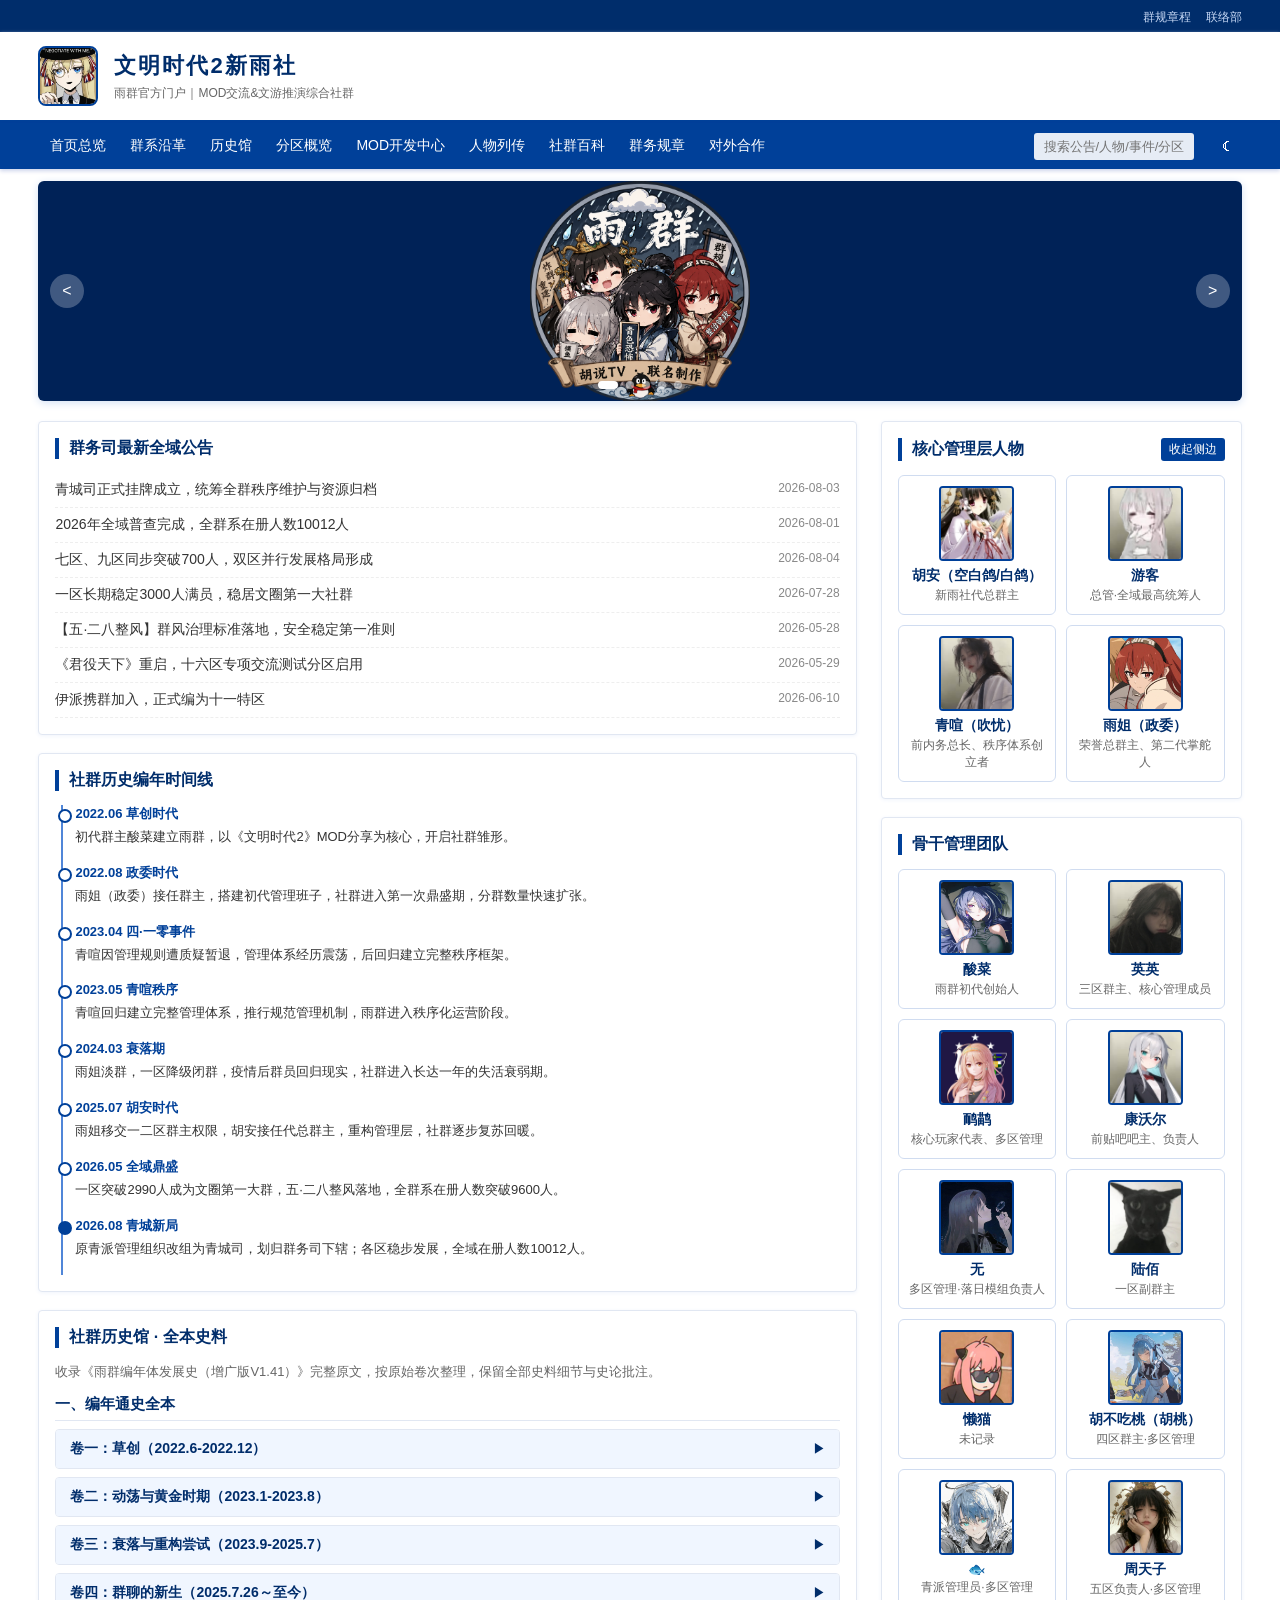
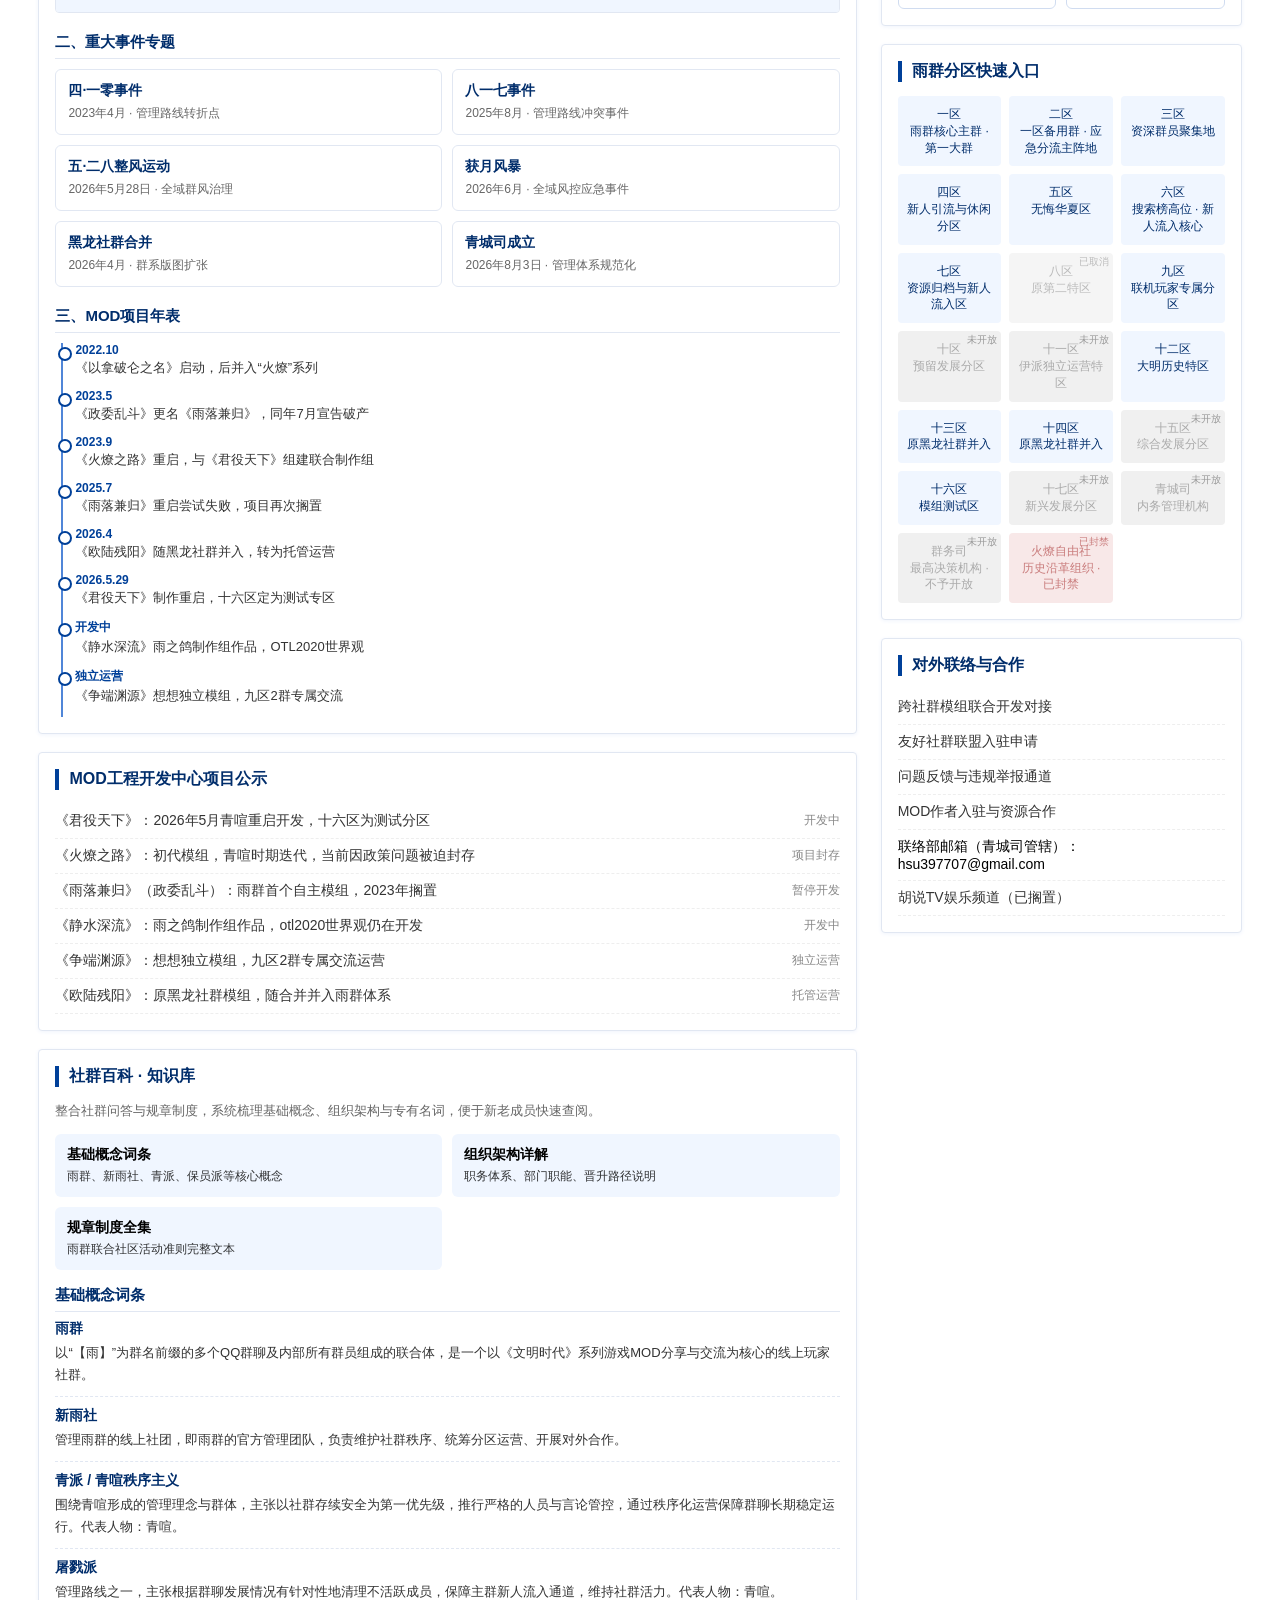
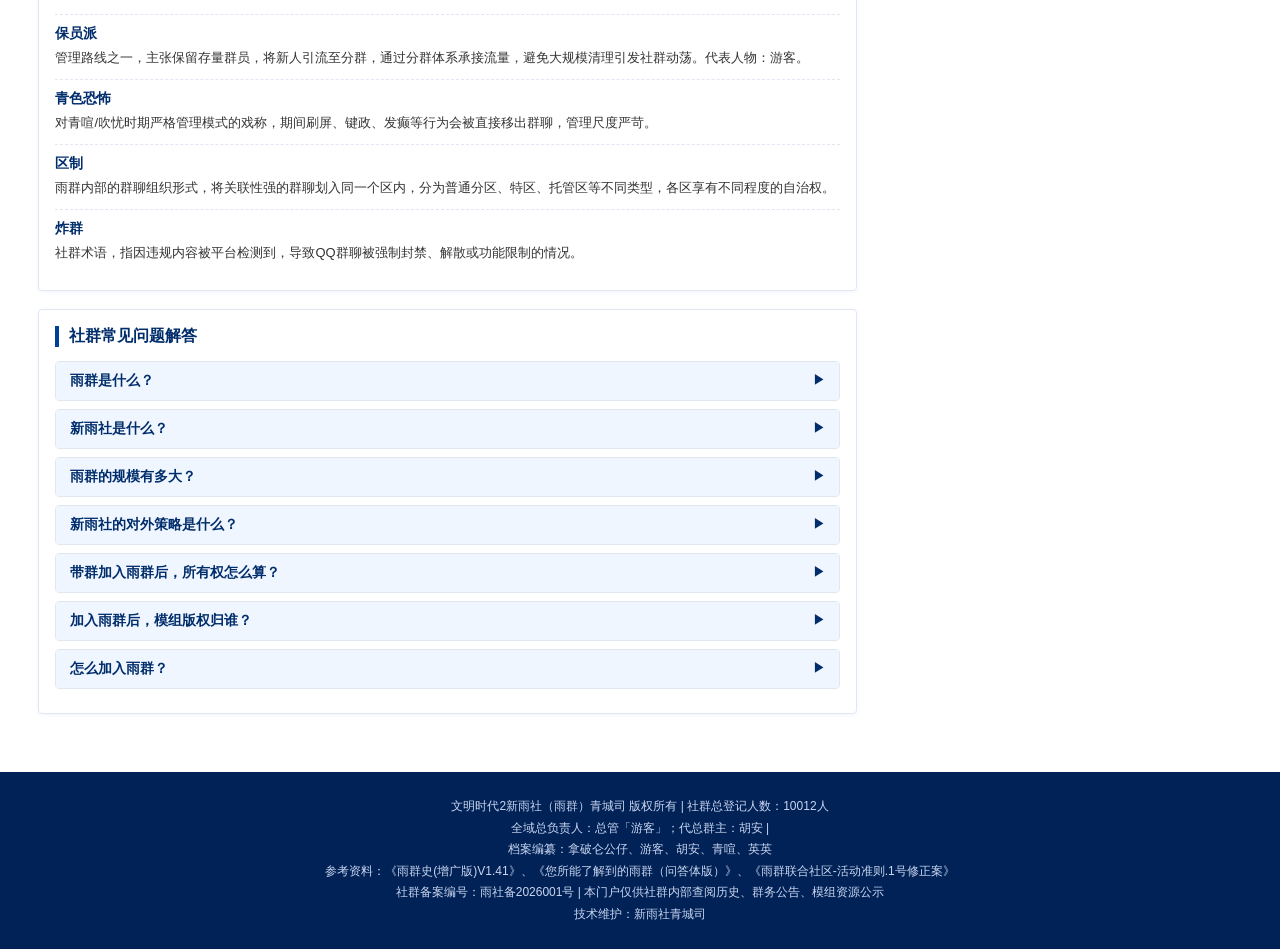
==== index.html @ a26ce7a1 "Add files via upload" ====
<!DOCTYPE html>
<html lang="zh-CN">
<head>
    <meta charset="UTF-8">
    <meta name="viewport" content="width=device-width, initial-scale=1.0, maximum-scale=1.0, user-scalable=no">
    <meta name="description" content="文明时代2新雨社官方门户，雨群综合服务平台，提供MOD交流、群史档案、分区入口、社群百科等服务。">
    <meta name="keywords" content="文明时代2,新雨社,雨群,MOD,君役天下,火燎之路,文游推演">
    <meta property="og:title" content="文明时代2新雨社官方门户 | 雨群综合服务平台">
    <meta property="og:description" content="雨群官方门户，MOD交流&文游推演综合社群，全域在册10012人">
    <meta property="og:type" content="website">
    <title>文明时代2新雨社官方门户 | 雨群综合服务平台</title>
    <style>
        :root {
            --primary: #004099;
            --primary-dark: #002d6b;
            --primary-deep: #002257;
            --primary-light: #5086d8;
            --bg-light: #f0f6ff;
            --border: #e1e7f2;
            --text-main: #333;
            --text-secondary: #666;
            --text-muted: #888;
            --bg-body: #fff;
            --card-bg: #fff;
            --shadow: 0 1px 4px #f0f4fc;
            --shadow-hover: 0 4px 12px #dce6f7;
        }
        [data-theme="dark"] {
            --primary: #4a7fd1;
            --primary-dark: #365fa8;
            --primary-deep: #1a3366;
            --primary-light: #7aa6e8;
            --bg-light: #1a2438;
            --border: #2a3550;
            --text-main: #e0e6f0;
            --text-secondary: #a0aabc;
            --text-muted: #707a90;
            --bg-body: #0f172a;
            --card-bg: #162033;
            --shadow: 0 1px 4px rgba(0,0,0,0.3);
            --shadow-hover: 0 4px 12px rgba(0,0,0,0.4);
        }
        * {
            margin: 0;
            padding: 0;
            box-sizing: border-box;
            font-family: "Microsoft YaHei", SimSun, sans-serif;
            transform: translateZ(0);
        }
        html {
            scroll-padding-top: 56px;
            scroll-behavior: smooth;
        }
        html, body {
            width: 100%;
            overflow-x: hidden;
            background: var(--bg-body);
            transition: background 0.3s, color 0.3s;
        }
        ul { list-style: none; }
        a { text-decoration: none; color: inherit; }
        img {
            max-width: 100%;
            height: auto;
            display: block;
        }
        ::-webkit-scrollbar { width: 6px; height: 6px; }
        ::-webkit-scrollbar-thumb { background: var(--primary); border-radius: 3px; }
        ::-webkit-scrollbar-track { background: #f1f5fc; }
        [data-theme="dark"] ::-webkit-scrollbar-track { background: #1a2438; }
        .theme-toggle {
            background: none;
            border: none;
            color: #fff;
            font-size: 16px;
            cursor: pointer;
            padding: 10px 12px;
            margin-left: 8px;
            flex-shrink: 0;
        }
        .scroll-notice {
            background: var(--primary-dark);
            color: #fff;
            height: 32px;
            line-height: 32px;
            position: relative;
            overflow: hidden;
            width: 100%;
        }
        .scroll-text {
            white-space: nowrap;
            animation: scroll 28s linear infinite;
            display: inline-block;
            font-size: 13px;
            padding-left: 100%;
        }
        .scroll-notice:hover .scroll-text { animation-play-state: paused; }
        @keyframes scroll {
            0% { transform: translateX(0); }
            100% { transform: translateX(-100%); }
        }
        .top-right {
            position: absolute;
            top: 0;
            right: 3%;
            height: 32px;
            background: var(--primary-dark);
            padding-left: 10px;
            z-index: 2;
        }
        .top-right a {
            color: #c6d8f5;
            margin-left: 10px;
            font-size: 12px;
        }
        .top-right a:hover { color: #fff; }
        .header {
            background: var(--card-bg);
            padding: 14px 3%;
            display: flex;
            align-items: center;
            gap: 16px;
            border-bottom: 3px solid var(--primary);
            box-shadow: 0 2px 4px #e0e9f8;
            width: 100%;
            transition: background 0.3s, box-shadow 0.3s;
        }
        [data-theme="dark"] .header { box-shadow: 0 2px 4px rgba(0,0,0,0.3); }
        .logo-box {
            width: 60px;
            height: 60px;
            border-radius: 8px;
            flex-shrink: 0;
            overflow: hidden;
            border: 2px solid var(--primary);
            background: var(--bg-light);
        }
        .logo-box img {
            width: 100%;
            height: 100%;
            object-fit: cover;
        }
        .header-title h1 {
            color: var(--primary-dark);
            font-size: 22px;
            letter-spacing: 2px;
        }
        .header-title p {
            color: var(--text-secondary);
            font-size: 12px;
            margin-top: 4px;
        }
        nav {
            background: var(--primary);
            padding: 0 3%;
            position: sticky;
            top: 0;
            z-index: 99;
            box-shadow: 0 2px 4px rgba(0,40,153,0.2);
            width: 100%;
            display: flex;
            align-items: center;
            justify-content: space-between;
        }
        .nav-main {
            display: flex;
            flex-wrap: wrap;
            flex: 1;
        }
        .nav-item { position: relative; }
        .nav-item > a {
            display: block;
            padding: 14px 12px;
            color: #fff;
            font-size: 14px;
            transition: background 0.2s;
        }
        .nav-item > a:hover { background: var(--primary-dark) }
        .nav-item.active > a { background: var(--primary-dark) }
        .sub-nav {
            position: absolute;
            top: 100%;
            left: 0;
            width: 180px;
            background: var(--card-bg);
            box-shadow: 0 2px 8px #ccc;
            display: none;
            z-index: 100;
        }
        [data-theme="dark"] .sub-nav { box-shadow: 0 2px 8px rgba(0,0,0,0.4); }
        .sub-nav li a {
            display: block;
            padding: 10px 14px;
            color: var(--primary-dark);
            font-size: 13px;
            transition: all 0.2s;
        }
        .sub-nav li a:hover { background: var(--bg-light); color: var(--primary); padding-left: 16px; }
        .nav-item:hover .sub-nav { display: block; }
        .nav-search {
            position: relative;
            flex-shrink: 0;
            display: flex;
            align-items: center;
            gap: 8px;
        }
        .nav-search input {
            width: 160px;
            padding: 6px 10px;
            border: none;
            border-radius: 3px;
            font-size: 13px;
            outline: none;
            background: rgba(255,255,255,0.9);
        }
        .nav-search input:focus { background: #fff; }
        .search-result {
            position: absolute;
            top: 100%;
            right: 0;
            width: 320px;
            max-height: 400px;
            overflow-y: auto;
            background: var(--card-bg);
            border: 1px solid var(--border);
            border-radius: 4px;
            box-shadow: var(--shadow-hover);
            margin-top: 4px;
            display: none;
            z-index: 200;
        }
        .search-result.show { display: block; }
        .search-group {
            padding: 8px 12px;
            border-bottom: 1px solid var(--border);
            font-size: 12px;
            color: var(--primary);
            font-weight: bold;
            background: var(--bg-light);
        }
        .search-item {
            padding: 8px 12px;
            font-size: 13px;
            color: var(--text-main);
            cursor: pointer;
            transition: background 0.2s;
        }
        .search-item:hover {
            background: var(--bg-light);
            padding-left: 14px;
        }
        .search-empty {
            padding: 20px;
            text-align: center;
            color: var(--text-muted);
            font-size: 13px;
        }
        .hamburger {
            display: none;
            background: none;
            border: none;
            color: #fff;
            font-size: 20px;
            cursor: pointer;
            padding: 10px;
        }
        .banner-wrap {
            width: 94%;
            margin: 12px auto;
            height: 220px;
            border-radius: 6px;
            overflow: hidden;
            position: relative;
            box-shadow: 0 2px 8px #d4e1f5;
            touch-action: pan-y;
        }
        [data-theme="dark"] .banner-wrap { box-shadow: 0 2px 8px rgba(0,0,0,0.3); }
        .banner-list {
            display: flex;
            height: 100%;
            transition: transform 0.4s ease-out;
        }
        .banner-item {
            min-width: 100%;
            height: 100%;
            display: flex;
            align-items: center;
            justify-content: center;
            padding: 0 30px;
            color: #fff;
            font-size: 20px;
            font-weight: bold;
            background: linear-gradient(135deg,#2458aa,#5086d8);
            position: relative;
        }
        .banner-item.img-banner {
            padding: 0;
            background: #002257;
        }
        .banner-item.img-banner img {
            height: 100%;
            object-fit: contain;
            margin: 0 auto;
        }
        .banner-btn {
            position: absolute;
            top: 50%;
            transform: translateY(-50%);
            width: 34px;
            height: 34px;
            border-radius: 50%;
            background: rgba(255,255,255,0.25);
            border: none;
            color: #fff;
            font-size: 16px;
            cursor: pointer;
            transition: background 0.2s;
            z-index: 2;
        }
        .banner-btn:hover { background: rgba(255,255,255,0.4); }
        .prev { left: 12px; }
        .next { right: 12px; }
        .banner-dots {
            position: absolute;
            bottom: 12px;
            left: 50%;
            transform: translateX(-50%);
            display: flex;
            gap: 8px;
            z-index: 2;
        }
        .banner-dot {
            width: 8px;
            height: 8px;
            border-radius: 50%;
            background: rgba(255,255,255,0.5);
            cursor: pointer;
            transition: all 0.2s;
        }
        .banner-dot.active {
            background: #fff;
            width: 20px;
            border-radius: 4px;
        }
        .container {
            width: 94%;
            margin: 20px auto;
            display: grid;
            grid-template-columns: 68% 30%;
            gap: 2%;
            transition: grid-template-columns 0.3s ease;
        }
        .container.collapse-side { grid-template-columns: 100% 0%; }
        .container.collapse-side .right-side { display: none; }
        .right-side {
            display: flex;
            flex-direction: column;
        }
        .card {
            border: 1px solid var(--border);
            padding: 16px;
            margin-bottom: 18px;
            border-radius: 4px;
            background: var(--card-bg);
            box-shadow: var(--shadow);
            transition: box-shadow 0.3s, transform 0.3s, background 0.3s;
        }
        .card:hover {
            box-shadow: var(--shadow-hover);
            transform: translateY(-2px);
        }
        .card h2 {
            font-size: 16px;
            color: var(--primary-dark);
            border-left: 4px solid var(--primary);
            padding-left: 10px;
            margin-bottom: 14px;
            display: flex;
            justify-content: space-between;
            align-items: center;
        }
        .collapse-btn {
            border: none;
            background: var(--primary);
            color: #fff;
            padding: 3px 8px;
            border-radius: 3px;
            cursor: pointer;
            font-size: 12px;
            transition: background 0.2s;
        }
        .collapse-btn:hover { background: var(--primary-dark); }
        .news-list li {
            padding: 8px 0;
            border-bottom: 1px dashed #eee;
            display: flex;
            justify-content: space-between;
            font-size: 14px;
            transition: padding-left 0.2s;
        }
        [data-theme="dark"] .news-list li { border-bottom-color: #2a3550; }
        .news-list li:hover { padding-left: 4px; }
        .news-list li a { color: var(--text-main); }
        .news-list li a:hover { color: var(--primary); }
        .date-tag { color: var(--text-muted); font-size: 12px }
        .collapse-panel {
            border: 1px solid var(--border);
            border-radius: 4px;
            margin-bottom: 8px;
            overflow: hidden;
        }
        .panel-head {
            background: var(--bg-light);
            padding: 10px 14px;
            cursor: pointer;
            display: flex;
            justify-content: space-between;
            align-items: center;
            font-size: 14px;
            font-weight: bold;
            color: var(--primary-dark);
            transition: background 0.2s;
            user-select: none;
        }
        .panel-head:hover { background: #e0ebff; }
        [data-theme="dark"] .panel-head:hover { background: #253350; }
        .panel-head .arrow {
            transition: transform 0.2s;
            font-size: 12px;
        }
        .panel-head.open .arrow { transform: rotate(90deg); }
        .panel-body {
            padding: 0 14px;
            max-height: 0;
            overflow: hidden;
            transition: max-height 0.3s ease, padding 0.3s ease;
            font-size: 13px;
            line-height: 1.7;
            color: var(--text-main);
        }
        .panel-body.open {
            padding: 12px 14px;
            max-height: 3000px;
        }
        .zone-grid {
            display: grid;
            grid-template-columns: repeat(3,1fr);
            gap: 8px;
            margin-top: 10px;
        }
        .zone-item {
            background: var(--bg-light);
            padding: 10px 6px;
            text-align: center;
            border-radius: 4px;
            cursor: pointer;
            font-size: 12px;
            transition: all 0.2s;
            color: var(--primary-dark);
            line-height: 1.4;
            position: relative;
        }
        .zone-item:hover:not(.disabled):not(.canceled):not(.banned) {
            background: var(--primary);
            color: #fff;
            transform: translateY(-1px);
        }
        .zone-item.disabled {
            background: #f0f0f0;
            color: #aaa;
            cursor: not-allowed;
        }
        [data-theme="dark"] .zone-item.disabled {
            background: #1e2535;
            color: #666;
        }
        .zone-item.disabled::after {
            content: "未开放";
            position: absolute;
            top: 2px;
            right: 4px;
            font-size: 10px;
            color: #999;
        }
        .zone-item.canceled {
            background: #f5f5f5;
            color: #bbb;
            cursor: not-allowed;
        }
        [data-theme="dark"] .zone-item.canceled {
            background: #1e2535;
            color: #666;
        }
        .zone-item.canceled::after {
            content: "已取消";
            position: absolute;
            top: 2px;
            right: 4px;
            font-size: 10px;
            color: #bbb;
        }
        .zone-item.banned {
            background: #f8e8e8;
            color: #c97c7c;
            cursor: not-allowed;
        }
        [data-theme="dark"] .zone-item.banned {
            background: #2a1e1e;
            color: #a86060;
        }
        .zone-item.banned::after {
            content: "已封禁";
            position: absolute;
            top: 2px;
            right: 4px;
            font-size: 10px;
            color: #c97c7c;
        }
        .people-grid {
            display: grid;
            grid-template-columns: repeat(2,1fr);
            gap: 10px;
            margin-top: 10px;
        }
        .people-card {
            border: 1px solid #d0dcf0;
            padding: 10px;
            border-radius: 6px;
            text-align: center;
            cursor: pointer;
            transition: all 0.2s;
            background: var(--card-bg);
        }
        [data-theme="dark"] .people-card { border-color: #2a3550; }
        .people-card:hover {
            border-color: var(--primary);
            box-shadow: 0 2px 8px rgba(0,64,153,0.15);
        }
        .people-card img {
            width: 75px;
            height: 75px;
            border-radius: 4px;
            margin: 0 auto 6px;
            border: 2px solid var(--primary);
            background: #e8f0fc;
            object-fit: cover;
        }
        .people-name { font-weight: bold; color: var(--primary-dark); font-size: 14px; }
        .people-desc { font-size: 12px; color: var(--text-secondary); margin-top: 2px; }
        .timeline {
            position: relative;
            padding-left: 20px;
            margin-top: 10px;
        }
        .timeline::before {
            content: '';
            position: absolute;
            left: 6px;
            top: 0;
            bottom: 0;
            width: 2px;
            background: var(--primary-light);
        }
        .timeline-item {
            position: relative;
            padding-bottom: 16px;
        }
        .timeline-item::before {
            content: '';
            position: absolute;
            left: -17px;
            top: 4px;
            width: 10px;
            height: 10px;
            border-radius: 50%;
            background: #fff;
            border: 2px solid var(--primary);
        }
        [data-theme="dark"] .timeline-item::before { background: var(--card-bg); }
        .timeline-item.active::before { background: var(--primary); }
        .timeline-date {
            font-size: 13px;
            color: var(--primary);
            font-weight: bold;
            margin-bottom: 4px;
        }
        .timeline-content {
            font-size: 13px;
            color: var(--text-main);
            line-height: 1.6;
        }
        .rule-section { margin-bottom: 14px; }
        .rule-section h4 {
            color: var(--primary-dark);
            font-size: 14px;
            margin-bottom: 6px;
            border-bottom: 1px dashed var(--border);
            padding-bottom: 4px;
        }
        .rule-section ul {
            padding-left: 16px;
            list-style: disc;
            font-size: 13px;
            line-height: 1.8;
            color: var(--text-main);
        }
        .history-volume { margin-bottom: 12px; }
        .history-chapter {
            margin: 10px 0;
            padding-left: 10px;
            border-left: 2px solid var(--primary-light);
        }
        .history-chapter h5 {
            color: var(--primary-dark);
            font-size: 13px;
            margin: 8px 0 4px;
        }
        .history-chapter p {
            font-size: 13px;
            line-height: 1.8;
            color: var(--text-main);
            margin-bottom: 6px;
            text-indent: 2em;
        }
        .history-comment {
            color: var(--text-secondary);
            font-style: italic;
            margin: 8px 0;
            padding: 8px;
            background: var(--bg-light);
            border-radius: 4px;
            font-size: 12px;
        }
        .event-card-grid {
            display: grid;
            grid-template-columns: repeat(2, 1fr);
            gap: 10px;
            margin-top: 10px;
        }
        .event-card {
            border: 1px solid var(--border);
            border-radius: 6px;
            padding: 12px;
            cursor: pointer;
            transition: all 0.2s;
            background: var(--card-bg);
        }
        .event-card:hover {
            border-color: var(--primary);
            transform: translateY(-2px);
            box-shadow: var(--shadow-hover);
        }
        .event-card h4 {
            color: var(--primary-dark);
            font-size: 14px;
            margin-bottom: 4px;
        }
        .event-card p {
            font-size: 12px;
            color: var(--text-secondary);
            line-height: 1.5;
        }
        .mod-timeline {
            position: relative;
            padding-left: 20px;
            margin-top: 10px;
        }
        .mod-timeline::before {
            content: '';
            position: absolute;
            left: 6px;
            top: 0;
            bottom: 0;
            width: 2px;
            background: var(--primary-light);
        }
        .mod-item {
            position: relative;
            padding-bottom: 12px;
        }
        .mod-item::before {
            content: '';
            position: absolute;
            left: -17px;
            top: 4px;
            width: 10px;
            height: 10px;
            border-radius: 50%;
            background: #fff;
            border: 2px solid var(--primary);
        }
        [data-theme="dark"] .mod-item::before { background: var(--card-bg); }
        .mod-date {
            font-size: 12px;
            color: var(--primary);
            font-weight: bold;
            margin-bottom: 2px;
        }
        .mod-name {
            font-size: 13px;
            color: var(--text-main);
        }
        .wiki-catalog {
            display: grid;
            grid-template-columns: repeat(2, 1fr);
            gap: 10px;
            margin-top: 10px;
        }
        .wiki-catalog-item {
            padding: 12px;
            background: var(--bg-light);
            border-radius: 6px;
            cursor: pointer;
            transition: all 0.2s;
        }
        .wiki-catalog-item:hover {
            background: var(--primary);
            color: #fff;
        }
        .wiki-catalog-item h4 {
            font-size: 14px;
            margin-bottom: 4px;
        }
        .wiki-catalog-item p {
            font-size: 12px;
            opacity: 0.8;
        }
        .wiki-term {
            margin-bottom: 10px;
            padding-bottom: 10px;
            border-bottom: 1px dashed var(--border);
        }
        .wiki-term:last-child {
            border-bottom: none;
            margin-bottom: 0;
        }
        .wiki-term h4 {
            color: var(--primary-dark);
            font-size: 14px;
            margin-bottom: 4px;
        }
        .wiki-term p {
            font-size: 13px;
            line-height: 1.7;
            color: var(--text-main);
        }
        .float-catalog {
            position: fixed;
            right: 20px;
            top: 50%;
            transform: translateY(-50%);
            background: var(--card-bg);
            border: 1px solid var(--border);
            border-radius: 6px;
            padding: 12px 10px;
            box-shadow: var(--shadow-hover);
            z-index: 90;
            max-width: 160px;
            display: none;
        }
        .float-catalog.show { display: block; }
        .float-catalog h4 {
            color: var(--primary-dark);
            font-size: 13px;
            margin-bottom: 8px;
            padding-bottom: 6px;
            border-bottom: 1px solid var(--border);
        }
        .float-catalog ul li {
            padding: 4px 0;
            font-size: 12px;
            color: var(--text-secondary);
            cursor: pointer;
            transition: all 0.2s;
            line-height: 1.4;
        }
        .float-catalog ul li:hover,
        .float-catalog ul li.active {
            color: var(--primary);
            padding-left: 4px;
        }
        .modal-mask {
            position: fixed;
            top: 0;
            left: 0;
            width: 100vw;
            height: 100vh;
            background: rgba(0,0,0,0.6);
            z-index: 999;
            display: none;
            align-items: center;
            justify-content: center;
            padding: 10px;
            opacity: 0;
            transition: opacity 0.3s;
            overflow-y: auto;
        }
        .modal-mask.show {
            display: flex;
            opacity: 1;
        }
        .modal-box {
            width: 100%;
            max-width: 680px;
            background: var(--card-bg);
            border-radius: 8px;
            padding: 20px;
            position: relative;
            max-height: 85vh;
            overflow-y: auto;
            transform: scale(0.9);
            transition: transform 0.3s;
        }
        .modal-mask.show .modal-box { transform: scale(1); }
        .modal-close {
            position: absolute;
            top: 12px;
            right: 12px;
            border: none;
            background: #e83e3e;
            color: #fff;
            width: 26px;
            height: 26px;
            border-radius: 50%;
            cursor: pointer;
            font-size: 14px;
            transition: background 0.2s;
        }
        .modal-close:hover { background: #c92a2a; }
        .modal-head {
            display: flex;
            gap: 16px;
            margin-bottom: 14px;
            align-items: center;
        }
        .modal-head img {
            width: 100px;
            height: 100px;
            border-radius: 6px;
            border: 3px solid var(--primary);
            background: #e8f0fc;
            flex-shrink: 0;
        }
        .modal-title h3 { font-size: 20px; color: var(--primary-dark); margin-bottom: 4px; }
        .modal-title p { color: #777; font-size: 13px; }
        .modal-body { line-height: 1.7; color: var(--text-main); font-size: 14px; }
        .modal-body h4 {
            color: var(--primary-dark);
            margin: 10px 0 6px;
            font-size: 15px;
        }
        .modal-btn {
            display: inline-block;
            margin-top: 12px;
            padding: 8px 20px;
            background: var(--primary);
            color: #fff;
            border-radius: 4px;
            text-align: center;
            cursor: pointer;
            font-size: 13px;
            transition: background 0.2s;
            border: none;
        }
        .modal-btn:hover { background: var(--primary-dark); }
        .modal-btn.disabled {
            background: #ccc;
            cursor: not-allowed;
        }
        .back-top {
            position: fixed;
            right: 20px;
            bottom: 30px;
            width: 40px;
            height: 40px;
            border-radius: 50%;
            background: var(--primary);
            color: #fff;
            border: none;
            font-size: 16px;
            cursor: pointer;
            display: none;
            box-shadow: 0 2px 6px #94b7e9;
            transition: transform 0.2s;
            z-index: 90;
        }
        [data-theme="dark"] .back-top { box-shadow: 0 2px 6px rgba(0,0,0,0.3); }
        .back-top:hover { transform: translateY(-2px); }
        footer {
            margin-top: 40px;
            background: var(--primary-deep);
            color: #cad6f0;
            padding: 24px 3%;
            text-align: center;
            font-size: 12px;
            line-height: 1.8;
        }
        .loading-placeholder {
            color: var(--text-muted);
            font-size: 13px;
            text-align: center;
            padding: 20px;
        }
        @media screen and (max-width: 768px) {
            .container { grid-template-columns: 100%; gap:0; }
            .zone-grid { grid-template-columns: repeat(3,1fr); }
            .people-grid { grid-template-columns: repeat(2,1fr); }
            .header-title h1 { font-size: 18px; }
            .banner-item { font-size: 16px; padding: 0 20px; }
            .modal-head { flex-direction: column; text-align: center; }
            .event-card-grid { grid-template-columns: 1fr; }
            .wiki-catalog { grid-template-columns: 1fr; }
            .float-catalog { display: none !important; }
            .hamburger { display: block; }
            .nav-main {
                position: absolute;
                top: 100%;
                left: 0;
                width: 100%;
                background: var(--primary);
                flex-direction: column;
                display: none;
                padding: 6px 0;
                max-height: 70vh;
                overflow-y: auto;
            }
            .nav-main.open { display: flex; }
            .nav-item > a { padding: 12px 20px; }
            .sub-nav {
                position: static;
                width: 100%;
                box-shadow: none;
                background: var(--primary-dark);
                display: none;
            }
            .sub-nav li a {
                color: #c6d8f5;
                padding-left: 30px;
            }
            .nav-item:hover .sub-nav { display: none; }
            .nav-item.open .sub-nav { display: block; }
            .nav-search { display: none; }
            .theme-toggle { display: none; }
            .top-right a { margin-left: 6px; font-size: 11px; }
            .scroll-text { font-size: 12px; }
            .banner-wrap { height: 180px; }
            .back-top { right: 15px; bottom: 20px; }
        }
    </style>
</head>
<body>
    <div class="scroll-notice">
        <div class="scroll-text" id="scrollNoticeText">加载中...</div>
        <div class="top-right">
            <a href="#wiki-rule">群规章程</a>
            <a href="#contact">联络部</a>
        </div>
    </div>
    <div class="header">
        <div class="logo-box">
            <img src="logo-qunxi.jpg" alt="雨群官方标志" onerror="this.src='[data-uri]';this.onerror=null;">
        </div>
        <div class="header-title">
            <h1>文明时代2新雨社</h1>
            <p>雨群官方门户｜MOD交流&文游推演综合社群</p>
        </div>
    </div>
    <nav>
        <button class="hamburger" id="hamburgerBtn" aria-label="展开菜单">☰</button>
        <ul class="nav-main" id="navMain">
            <li class="nav-item active"><a href="#home">首页总览</a></li>
            <li class="nav-item">
                <a href="#history">群系沿革</a>
                <ul class="sub-nav">
                    <li><a href="#history">草创酸菜时代（2022）</a></li>
                    <li><a href="#history">鼎盛雨姐政委时代</a></li>
                    <li><a href="#history">青喧秩序动荡期</a></li>
                    <li><a href="#history">胡安全新发展时代</a></li>
                    <li><a href="#timeline">全域重大事件大事记</a></li>
                </ul>
            </li>
            <li class="nav-item">
                <a href="#history-hall">历史馆</a>
                <ul class="sub-nav">
                    <li><a href="#history-full">编年通史全本</a></li>
                    <li><a href="#events-special">重大事件专题</a></li>
                    <li><a href="#people-full">人物全传</a></li>
                    <li><a href="#mod-timeline">MOD项目年表</a></li>
                </ul>
            </li>
            <li class="nav-item">
                <a href="#zones">分区概览</a>
                <ul class="sub-nav">
                    <li><a href="#zones">主群一区/二区</a></li>
                    <li><a href="#zones">三区至九区分区档案</a></li>
                    <li><a href="#zones">特区：伊派/大明/悦云</a></li>
                    <li><a href="#zones">综合交流十六区</a></li>
                    <li><a href="#zones">合并黑龙十三/十四区</a></li>
                </ul>
            </li>
            <li class="nav-item">
                <a href="#mod">MOD开发中心</a>
                <ul class="sub-nav">
                    <li><a href="#mod">君役天下（开发中）</a></li>
                    <li><a href="#mod">火燎之路（政策封禁）</a></li>
                    <li><a href="#mod">雨落兼归（破产项目）</a></li>
                    <li><a href="#mod">争端渊源独立模组</a></li>
                    <li><a href="#mod">模组开发招募公告</a></li>
                </ul>
            </li>
            <li class="nav-item">
                <a href="#people">人物列传</a>
                <ul class="sub-nav">
                    <li><a href="#people">代总群主：胡安</a></li>
                    <li><a href="#people">总管：游客</a></li>
                    <li><a href="#people">前内务总长：青喧</a></li>
                    <li><a href="#people">荣誉总群主：雨姐</a></li>
                    <li><a href="#people">核心成员列传</a></li>
                </ul>
            </li>
            <li class="nav-item">
                <a href="#wiki">社群百科</a>
                <ul class="sub-nav">
                    <li><a href="#wiki-base">基础概念词条</a></li>
                    <li><a href="#wiki-org">组织架构详解</a></li>
                    <li><a href="#wiki-rule">规章制度全集</a></li>
                    <li><a href="#faq">常见问答</a></li>
                </ul>
            </li>
            <li class="nav-item"><a href="#wiki-rule">群务规章</a></li>
            <li class="nav-item"><a href="#contact">对外合作</a></li>
        </ul>
        <div class="nav-search">
            <input type="text" id="searchInput" placeholder="搜索公告/人物/事件/分区/百科" autocomplete="off">
            <div class="search-result" id="searchResult"></div>
            <button class="theme-toggle" id="themeToggle" aria-label="切换主题">☾</button>
        </div>
    </nav>
    <div class="banner-wrap" id="home">
        <div class="banner-list" id="bannerBox"></div>
        <button class="banner-btn prev" id="prevBtn" aria-label="上一张">&lt;</button>
        <button class="banner-btn next" id="nextBtn" aria-label="下一张">&gt;</button>
        <div class="banner-dots" id="bannerDots"></div>
    </div>
    <div class="float-catalog" id="floatCatalog">
        <h4>页面导航</h4>
        <ul id="catalogList">
            <li data-target="home">首页总览</li>
            <li data-target="notice">群务公告</li>
            <li data-target="timeline">编年时间线</li>
            <li data-target="history-hall">社群历史馆</li>
            <li data-target="mod">MOD开发中心</li>
            <li data-target="wiki">社群百科</li>
            <li data-target="wiki-rule">群务规章</li>
            <li data-target="people">核心人物</li>
            <li data-target="zones">分区入口</li>
        </ul>
    </div>
    <div class="container" id="mainContainer">
        <div class="left-main">
            <div class="card" id="notice">
                <h2>群务司最新全域公告</h2>
                <ul class="news-list" id="newsList">
                    <li class="loading-placeholder">加载中...</li>
                </ul>
            </div>
            <div class="card" id="timeline">
                <h2 id="history">社群历史编年时间线</h2>
                <div class="timeline" id="timelineBox">
                    <div class="loading-placeholder">加载中...</div>
                </div>
            </div>
            <div class="card" id="history-hall">
                <h2>社群历史馆 · 全本史料</h2>
                <p style="font-size:13px;color:var(--text-secondary);margin-bottom:12px;line-height:1.6;">
                    收录《雨群编年体发展史（增广版V1.41）》完整原文，按原始卷次整理，保留全部史料细节与史论批注。
                </p>
                <div id="history-full">
                    <h3 style="font-size:15px;color:var(--primary-dark);margin:10px 0 8px;border-bottom:1px solid var(--border);padding-bottom:6px;">一、编年通史全本</h3>
                    <div id="historyVolumesBox"></div>
                </div>
                <div id="events-special" style="margin-top:20px;">
                    <h3 style="font-size:15px;color:var(--primary-dark);margin:10px 0 8px;border-bottom:1px solid var(--border);padding-bottom:6px;">二、重大事件专题</h3>
                    <div class="event-card-grid" id="eventsBox"></div>
                </div>
                <div id="mod-timeline" style="margin-top:20px;">
                    <h3 style="font-size:15px;color:var(--primary-dark);margin:10px 0 8px;border-bottom:1px solid var(--border);padding-bottom:6px;">三、MOD项目年表</h3>
                    <div class="mod-timeline" id="modTimelineBox"></div>
                </div>
            </div>
            <div class="card" id="mod">
                <h2>MOD工程开发中心项目公示</h2>
                <ul class="news-list" id="modListBox">
                    <li class="loading-placeholder">加载中...</li>
                </ul>
            </div>
            <div class="card" id="wiki">
                <h2>社群百科 · 知识库</h2>
                <p style="font-size:13px;color:var(--text-secondary);margin-bottom:12px;line-height:1.6;">
                    整合社群问答与规章制度，系统梳理基础概念、组织架构与专有名词，便于新老成员快速查阅。
                </p>
                <div class="wiki-catalog">
                    <div class="wiki-catalog-item" data-wiki="base">
                        <h4>基础概念词条</h4>
                        <p>雨群、新雨社、青派、保员派等核心概念</p>
                    </div>
                    <div class="wiki-catalog-item" data-wiki="org">
                        <h4>组织架构详解</h4>
                        <p>职务体系、部门职能、晋升路径说明</p>
                    </div>
                    <div class="wiki-catalog-item" data-wiki="rule">
                        <h4>规章制度全集</h4>
                        <p>雨群联合社区活动准则完整文本</p>
                    </div>
                </div>
                <div id="wikiContentBox" style="margin-top:16px;"></div>
            </div>
            <div class="card" id="faq">
                <h2>社群常见问题解答</h2>
                <div id="faqBox"></div>
            </div>
        </div>
        <div class="right-side">
            <div class="card" id="people">
                <h2>核心管理层人物 <button class="collapse-btn" id="sideCollapseBtn">收起侧边</button></h2>
                <div class="people-grid" id="corePeopleBox"></div>
            </div>
            <div class="card" id="people-staff">
                <h2>骨干管理团队</h2>
                <div class="people-grid" id="staffPeopleBox"></div>
            </div>
            <div class="card" id="zones">
                <h2>雨群分区快速入口</h2>
                <div class="zone-grid" id="zonesBox"></div>
            </div>
            <div class="card" id="contact">
                <h2>对外联络与合作</h2>
                <ul class="news-list">
                    <li><a href="#">跨社群模组联合开发对接</a></li>
                    <li><a href="#">友好社群联盟入驻申请</a></li>
                    <li><a href="#">问题反馈与违规举报通道</a></li>
                    <li><a href="#">MOD作者入驻与资源合作</a></li>
                    <li>联络部邮箱（青城司管辖）：hsu397707@gmail.com</li>
                    <li><a href="https://hstv-dvx.pages.dev/" target="_blank">胡说TV娱乐频道（已搁置）</a></li>
                </ul>
            </div>
        </div>
    </div>
    <div class="modal-mask" id="commonModal" role="dialog" aria-modal="true">
        <div class="modal-box">
            <button class="modal-close" id="modalClose" aria-label="关闭">×</button>
            <div class="modal-head" id="modalHead">
                <img id="modalImg" src="" alt="详情配图" onerror="this.style.background='#ccc'">
                <div class="modal-title">
                    <h3 id="modalName">标题</h3>
                    <p id="modalPost">副标题</p>
                </div>
            </div>
            <div class="modal-body" id="modalText"></div>
            <button class="modal-btn" id="modalActionBtn">立即加群</button>
        </div>
    </div>
    <button class="back-top" id="backTopBtn" aria-label="返回顶部">↑</button>
    <footer id="footerBox">
        <p>加载中...</p>
    </footer>

    <script>
        const appData = {
            site: {},
            banner: [],
            news: [],
            timeline: [],
            people: {},
            zones: {},
            events: {},
            modList: [],
            modTimeline: [],
            wiki: {},
            faq: [],
            historyVolumes: []
        };

        function throttle(fn, delay = 100) {
            let lastTime = 0;
            return function(...args) {
                const now = Date.now();
                if (now - lastTime >= delay) {
                    lastTime = now;
                    fn.apply(this, args);
                }
            }
        }

        async function loadAllData() {
            try {
                const [
                    siteRes, bannerRes, newsRes, timelineRes,
                    peopleRes, zonesRes, eventsRes, modListRes,
                    modTimelineRes, wikiRes, faqRes, historyRes
                ] = await Promise.all([
                    fetch('data/site.json'),
                    fetch('data/banner.json'),
                    fetch('data/news.json'),
                    fetch('data/timeline.json'),
                    fetch('data/people.json'),
                    fetch('data/zones.json'),
                    fetch('data/events.json'),
                    fetch('data/mod-list.json'),
                    fetch('data/mod-timeline.json'),
                    fetch('data/wiki.json'),
                    fetch('data/faq.json'),
                    fetch('data/history-volumes.json')
                ]);

                appData.site = await siteRes.json();
                appData.banner = (await bannerRes.json()).items;
                appData.news = (await newsRes.json()).items;
                appData.timeline = (await timelineRes.json()).items;
                appData.people = await peopleRes.json();
                appData.zones = await zonesRes.json();
                appData.events = await eventsRes.json();
                appData.modList = (await modListRes.json()).items;
                appData.modTimeline = (await modTimelineRes.json()).items;
                appData.wiki = await wikiRes.json();
                appData.faq = (await faqRes.json()).items;
                appData.historyVolumes = (await historyRes.json()).items;

                renderAll();
                initPage();
            } catch (err) {
                console.error('数据加载失败，请使用Live Server打开：', err);
                document.querySelectorAll('.loading-placeholder').forEach(el => {
                    el.innerText = '数据加载失败，请使用本地服务器打开页面';
                });
            }
        }

        function renderAll() {
            renderScrollNotice();
            renderFooter();
            renderBanner();
            renderNews();
            renderTimeline();
            renderHistoryVolumes();
            renderEvents();
            renderModTimeline();
            renderModList();
            renderWiki('base');
            renderFaq();
            renderCorePeople();
            renderStaffPeople();
            renderZones();
        }

        function renderScrollNotice() {
            document.getElementById('scrollNoticeText').innerText = appData.site.scrollNotice;
        }

        function renderFooter() {
            const s = appData.site;
            document.getElementById('footerBox').innerHTML = `
                <p>${s.copyright} | 社群总登记人数：${s.totalMembers}人</p>
                <p>全域总负责人：总管「${s.chiefManager}」；代总群主：${s.actingLeader} |</p>
                <p>档案编纂：${s.compilers}</p>
                <p>参考资料：${s.references}</p>
                <p>社群备案编号：${s.recordNumber} | 本门户仅供社群内部查阅历史、群务公告、模组资源公示</p>
                <p>技术维护：${s.maintainer}</p>
            `;
        }

        function renderBanner() {
            const box = document.getElementById('bannerBox');
            box.innerHTML = appData.banner.map(item => {
                if (item.type === 'image') {
                    return `<div class="banner-item img-banner"><img src="${item.src}" alt="${item.alt || ''}"></div>`;
                }
                return `<div class="banner-item">${item.text}</div>`;
            }).join('');
        }

        function renderNews() {
            document.getElementById('newsList').innerHTML = appData.news.map(item => `
                <li><a href="#">${item.name}</a><span class="date-tag">${item.date}</span></li>
            `).join('');
        }

        function renderTimeline() {
            document.getElementById('timelineBox').innerHTML = appData.timeline.map(item => `
                <div class="timeline-item ${item.active ? 'active' : ''}">
                    <div class="timeline-date">${item.date}</div>
                    <div class="timeline-content">${item.content}</div>
                </div>
            `).join('');
        }

        function renderHistoryVolumes() {
            document.getElementById('historyVolumesBox').innerHTML = appData.historyVolumes.map((vol, index) => `
                <div class="collapse-panel">
                    <div class="panel-head" data-panel="full-vol${index+1}">
                        <span>${vol.title}</span>
                        <span class="arrow">▶</span>
                    </div>
                    <div class="panel-body" id="full-vol${index+1}">
                        <div class="history-volume">${vol.content}</div>
                    </div>
                </div>
            `).join('');
        }

        function renderEvents() {
            document.getElementById('eventsBox').innerHTML = Object.entries(appData.events).map(([key, item]) => `
                <div class="event-card" data-event="${key}">
                    <h4>${item.name}</h4>
                    <p>${item.desc}</p>
                </div>
            `).join('');
        }

        function renderModTimeline() {
            document.getElementById('modTimelineBox').innerHTML = appData.modTimeline.map(item => `
                <div class="mod-item">
                    <div class="mod-date">${item.date}</div>
                    <div class="mod-name">${item.name}</div>
                </div>
            `).join('');
        }

        function renderModList() {
            document.getElementById('modListBox').innerHTML = appData.modList.map(item => `
                <li><a href="#">${item.name}</a><span class="date-tag">${item.status}</span></li>
            `).join('');
        }

        function renderWiki(type) {
            const data = appData.wiki[type] || [];
            const titleMap = {
                base: '基础概念词条',
                org: '组织架构详解',
                rule: '雨群联合社区活动准则（1号修正案）'
            };
            document.getElementById('wikiContentBox').innerHTML = `
                <h3 style="font-size:15px;color:var(--primary-dark);margin:10px 0 8px;border-bottom:1px solid var(--border);padding-bottom:6px;">${titleMap[type]}</h3>
                ${type === 'rule' ? data.html : data.map(item => `
                    <div class="wiki-term">
                        <h4>${item.name}</h4>
                        <p>${item.desc}</p>
                    </div>
                `).join('')}
            `;
        }

        function renderFaq() {
            document.getElementById('faqBox').innerHTML = appData.faq.map((item, index) => `
                <div class="collapse-panel">
                    <div class="panel-head" data-panel="faq${index+1}">
                        <span>${item.question}</span>
                        <span class="arrow">▶</span>
                    </div>
                    <div class="panel-body" id="faq${index+1}">${item.answer}</div>
                </div>
            `).join('');
        }

        function renderCorePeople() {
            const coreKeys = ['juan', 'youke', 'qingxuan', 'yujie'];
            document.getElementById('corePeopleBox').innerHTML = coreKeys.map(key => `
                <div class="people-card" data-id="${key}">
                    <img src="${appData.people[key].img}" alt="${appData.people[key].name}" loading="lazy" onerror="this.src='[data-uri]';this.onerror=null;">
                    <div class="people-name">${appData.people[key].name}</div>
                    <div class="people-desc">${appData.people[key].post}</div>
                </div>
            `).join('');
        }

        function renderStaffPeople() {
            const staffKeys = ['suan_cai', 'xiaoyu', 'ermiao', 'keng', 'wu', 'lubai', 'lanmao', 'hutao', 'yu', 'zhou_tianzi'];
            document.getElementById('staffPeopleBox').innerHTML = staffKeys.map(key => `
                <div class="people-card" data-id="${key}">
                    <img src="${appData.people[key].img}" alt="${appData.people[key].name}" loading="lazy" onerror="this.src='[data-uri]';this.onerror=null;">
                    <div class="people-name">${appData.people[key].name}</div>
                    <div class="people-desc">${appData.people[key].post}</div>
                </div>
            `).join('');
        }

        function renderZones() {
            const zoneOrder = ['1','2','3','4','5','6','7','8','9','10','11','12','13','14','15','16','17','qcs','qws','ziyou'];
            document.getElementById('zonesBox').innerHTML = zoneOrder.map(key => {
                const z = appData.zones[key];
                const statusClass = z.status === 'open' ? '' : z.status;
                return `<div class="zone-item ${statusClass}" data-zone="${key}">${z.name.replace(/（.*）/g, '')}<br>${z.desc}</div>`;
            }).join('');
        }

        function initPage() {
            initSideCollapse();
            initBanner();
            initCollapsePanels();
            initWikiCatalog();
            initModal();
            initHamburger();
            initBackTop();
            initNavScroll();
            initSearch();
            initThemeToggle();
            initHashAnchor();
        }

        function initSideCollapse() {
            const mainContainer = document.getElementById('mainContainer');
            const sideCollapseBtn = document.getElementById('sideCollapseBtn');
            let sideStatus = true;
            sideCollapseBtn.addEventListener('click', () => {
                sideStatus = !sideStatus;
                if (sideStatus) {
                    mainContainer.classList.remove('collapse-side');
                    sideCollapseBtn.innerText = "收起侧边";
                } else {
                    mainContainer.classList.add('collapse-side');
                    sideCollapseBtn.innerText = "展开侧边";
                }
            })
        }

        function initBanner() {
            const bannerBox = document.getElementById('bannerBox');
            const prevBtn = document.getElementById('prevBtn');
            const nextBtn = document.getElementById('nextBtn');
            const dotsBox = document.getElementById('bannerDots');
            let bannerIndex = 0;
            const bannerTotal = appData.banner.length;
            let bannerTimer = null;

            dotsBox.innerHTML = '';
            for (let i = 0; i < bannerTotal; i++) {
                const dot = document.createElement('div');
                dot.className = 'banner-dot' + (i === 0 ? ' active' : '');
                dot.addEventListener('click', () => {
                    bannerIndex = i;
                    updateBanner();
                });
                dotsBox.appendChild(dot);
            }
            const dots = document.querySelectorAll('.banner-dot');

            function updateBanner() {
                bannerBox.style.transform = `translateX(-${bannerIndex * 100}%)`;
                dots.forEach((dot, idx) => {
                    dot.classList.toggle('active', idx === bannerIndex);
                });
            }
            function startBannerTimer() {
                stopBannerTimer();
                bannerTimer = setInterval(() => {
                    bannerIndex = (bannerIndex + 1) % bannerTotal;
                    updateBanner();
                }, 5000);
            }
            function stopBannerTimer() {
                if (bannerTimer) clearInterval(bannerTimer);
            }
            startBannerTimer();

            document.querySelector('.banner-wrap').addEventListener('mouseenter', stopBannerTimer);
            document.querySelector('.banner-wrap').addEventListener('mouseleave', startBannerTimer);
            document.addEventListener('visibilitychange', () => {
                document.hidden ? stopBannerTimer() : startBannerTimer();
            });

            prevBtn.addEventListener('click', () => {
                bannerIndex = (bannerIndex - 1 + bannerTotal) % bannerTotal;
                updateBanner();
            })
            nextBtn.addEventListener('click', () => {
                bannerIndex = (bannerIndex + 1) % bannerTotal;
                updateBanner();
            })

            let touchStartX = 0;
            let touchEndX = 0;
            const bannerWrap = document.querySelector('.banner-wrap');
            bannerWrap.addEventListener('touchstart', (e) => {
                touchStartX = e.changedTouches[0].screenX;
                stopBannerTimer();
            }, { passive: true });
            bannerWrap.addEventListener('touchend', (e) => {
                touchEndX = e.changedTouches[0].screenX;
                const diff = touchStartX - touchEndX;
                if (Math.abs(diff) > 50) {
                    diff > 0 ? bannerIndex = (bannerIndex + 1) % bannerTotal : bannerIndex = (bannerIndex - 1 + bannerTotal) % bannerTotal;
                    updateBanner();
                }
                startBannerTimer();
            }, { passive: true });
        }

        function initCollapsePanels() {
            document.querySelectorAll('.panel-head').forEach(head => {
                head.addEventListener('click', () => {
                    const panelId = head.dataset.panel;
                    const body = document.getElementById(panelId);
                    head.classList.toggle('open');
                    body.classList.toggle('open');
                })
            })
        }

        function initWikiCatalog() {
            document.querySelectorAll('.wiki-catalog-item').forEach(item => {
                item.addEventListener('click', () => {
                    const type = item.dataset.wiki;
                    renderWiki(type);
                })
            })
        }

        function initModal() {
            const modal = document.getElementById('commonModal');
            const modalImg = document.getElementById('modalImg');
            const modalName = document.getElementById('modalName');
            const modalPost = document.getElementById('modalPost');
            const modalText = document.getElementById('modalText');
            const modalClose = document.getElementById('modalClose');
            const modalHead = document.getElementById('modalHead');
            const modalActionBtn = document.getElementById('modalActionBtn');
            let lastFocus = null;

            function openModal(data, showImg = true) {
                lastFocus = document.activeElement;
                modalHead.style.display = showImg ? 'flex' : 'none';
                if (showImg) modalImg.src = data.img;
                modalName.innerText = data.name;
                modalPost.innerText = data.post || data.desc || '';
                modalText.innerHTML = data.text || data.detail || '';
                
                if (data.status === 'open' && data.url) {
                    modalActionBtn.classList.remove('disabled');
                    modalActionBtn.innerText = '立即加群';
                    modalActionBtn.style.display = 'inline-block';
                    modalActionBtn.onclick = () => window.open(data.url, '_blank');
                } else if (data.status === 'disabled') {
                    modalActionBtn.classList.add('disabled');
                    modalActionBtn.innerText = '暂不开放';
                    modalActionBtn.style.display = 'inline-block';
                    modalActionBtn.onclick = null;
                } else if (data.status === 'canceled') {
                    modalActionBtn.classList.add('disabled');
                    modalActionBtn.innerText = '已取消编号';
                    modalActionBtn.style.display = 'inline-block';
                    modalActionBtn.onclick = null;
                } else if (data.status === 'banned') {
                    modalActionBtn.classList.add('disabled');
                    modalActionBtn.innerText = '已封禁';
                    modalActionBtn.style.display = 'inline-block';
                    modalActionBtn.onclick = null;
                } else {
                    modalActionBtn.style.display = 'none';
                }
                modal.classList.add('show');
                document.body.style.overflow = 'hidden';
                modalClose.focus();
            }

            function closeModal() {
                modal.classList.remove('show');
                document.body.style.overflow = '';
                if (lastFocus) lastFocus.focus();
            }

            document.querySelectorAll('.people-card').forEach(card => {
                card.addEventListener('click', () => {
                    const id = card.dataset.id;
                    openModal(appData.people[id], true);
                })
            })
            document.querySelectorAll('.zone-item').forEach(item => {
                item.addEventListener('click', () => {
                    const id = item.dataset.zone;
                    openModal(appData.zones[id], false);
                })
            })
            document.querySelectorAll('.event-card').forEach(card => {
                card.addEventListener('click', () => {
                    const id = card.dataset.event;
                    openModal(appData.events[id], false);
                })
            })

            modalClose.addEventListener('click', closeModal);
            modal.addEventListener('click', (e) => { if (e.target === modal) closeModal(); })
            document.addEventListener('keydown', (e) => {
                if (e.key === 'Escape' && modal.classList.contains('show')) closeModal();
            })
        }

        function initHamburger() {
            const hamburgerBtn = document.getElementById('hamburgerBtn');
            const navMain = document.getElementById('navMain');
            hamburgerBtn.addEventListener('click', (e) => {
                e.stopPropagation();
                navMain.classList.toggle('open');
            })
            document.querySelectorAll('.nav-item').forEach(item => {
                item.addEventListener('click', (e) => {
                    if (window.innerWidth <= 768 && item.querySelector('.sub-nav')) {
                        e.preventDefault();
                        e.stopPropagation();
                        item.classList.toggle('open');
                    }
                })
            })
            document.addEventListener('click', (e) => {
                if (window.innerWidth <= 768 && !navMain.contains(e.target) && !hamburgerBtn.contains(e.target)) {
                    navMain.classList.remove('open');
                }
            })
        }

        function initBackTop() {
            const backTopBtn = document.getElementById('backTopBtn');
            window.addEventListener('scroll', throttle(() => {
                backTopBtn.style.display = window.scrollY > 400 ? "block" : "none";
            }, 100))
            backTopBtn.addEventListener('click', () => {
                window.scrollTo({ top: 0, behavior: "smooth" })
            })
        }

        function initNavScroll() {
            const navItems = document.querySelectorAll('.nav-item');
            const sections = document.querySelectorAll('[id]');
            const floatCatalog = document.getElementById('floatCatalog');
            const catalogItems = document.querySelectorAll('#catalogList li');

            const updateActive = throttle(() => {
                let current = 'home';
                const scrollTop = window.scrollY;
                
                if (scrollTop > 300 && window.innerWidth > 1024) {
                    floatCatalog.classList.add('show');
                } else {
                    floatCatalog.classList.remove('show');
                }
                sections.forEach(section => {
                    const sectionTop = section.offsetTop - 100;
                    if (scrollTop >= sectionTop) {
                        current = section.getAttribute('id');
                    }
                })
                navItems.forEach(item => {
                    item.classList.remove('active');
                    const href = item.querySelector('a').getAttribute('href');
                    if (href === '#' + current) item.classList.add('active');
                })
                catalogItems.forEach(item => {
                    item.classList.remove('active');
                    if (item.dataset.target === current) item.classList.add('active');
                })
            }, 100);

            window.addEventListener('scroll', updateActive);
            catalogItems.forEach(item => {
                item.addEventListener('click', () => {
                    document.getElementById(item.dataset.target).scrollIntoView({ behavior: 'smooth' });
                })
            })
            updateActive();
        }

        function initSearch() {
            const searchInput = document.getElementById('searchInput');
            const searchResult = document.getElementById('searchResult');

            function renderSearchResults(keyword) {
                if (!keyword.trim()) {
                    searchResult.classList.remove('show');
                    return;
                }
                keyword = keyword.trim();
                let html = '';

                let personMatch = [];
                for (const key in appData.people) {
                    const p = appData.people[key];
                    if (p.name.includes(keyword) || p.post.includes(keyword)) {
                        personMatch.push({ key, ...p });
                    }
                }
                if (personMatch.length > 0) {
                    html += '<div class="search-group">人物</div>';
                    personMatch.forEach(p => {
                        html += `<div class="search-item" data-type="person" data-key="${p.key}">${p.name} · ${p.post}</div>`;
                    });
                }

                let zoneMatch = [];
                for (const key in appData.zones) {
                    const z = appData.zones[key];
                    if (z.name.includes(keyword) || z.fullName.includes(keyword)) {
                        zoneMatch.push({ key, ...z });
                    }
                }
                if (zoneMatch.length > 0) {
                    html += '<div class="search-group">分区</div>';
                    zoneMatch.forEach(z => {
                        html += `<div class="search-item" data-type="zone" data-key="${z.key}">${z.name}</div>`;
                    });
                }

                let eventMatch = [];
                for (const key in appData.events) {
                    const e = appData.events[key];
                    if (e.name.includes(keyword) || e.text.includes(keyword)) {
                        eventMatch.push({ key, ...e });
                    }
                }
                if (eventMatch.length > 0) {
                    html += '<div class="search-group">历史事件</div>';
                    eventMatch.forEach(e => {
                        html += `<div class="search-item" data-type="event" data-key="${e.key}">${e.name}</div>`;
                    });
                }

                let wikiMatch = [];
                ['base', 'org'].forEach(type => {
                    appData.wiki[type].forEach(w => {
                        if (w.name.includes(keyword) || w.desc.includes(keyword)) {
                            wikiMatch.push(w);
                        }
                    })
                })
                if (wikiMatch.length > 0) {
                    html += '<div class="search-group">百科词条</div>';
                    wikiMatch.forEach(w => {
                        html += `<div class="search-item" data-type="wiki" data-name="${w.name}">${w.name} · ${w.desc}</div>`;
                    });
                }

                let newsMatch = appData.news.filter(n => n.name.includes(keyword));
                if (newsMatch.length > 0) {
                    html += '<div class="search-group">公告</div>';
                    newsMatch.forEach(n => {
                        html += `<div class="search-item" data-type="news" data-name="${n.name}">${n.name}</div>`;
                    });
                }

                if (!html) html = '<div class="search-empty">未找到相关内容</div>';
                searchResult.innerHTML = html;
                searchResult.classList.add('show');

                searchResult.querySelectorAll('.search-item').forEach(item => {
                    item.addEventListener('click', () => {
                        const type = item.dataset.type;
                        const key = item.dataset.key;
                        searchResult.classList.remove('show');
                        searchInput.value = '';
                        if (type === 'person') {
                            const modalImg = document.getElementById('modalImg');
                            const modalName = document.getElementById('modalName');
                            const modalPost = document.getElementById('modalPost');
                            const modalText = document.getElementById('modalText');
                            const modal = document.getElementById('commonModal');
                            const modalActionBtn = document.getElementById('modalActionBtn');
                            const modalHead = document.getElementById('modalHead');
                            modalHead.style.display = 'flex';
                            modalImg.src = appData.people[key].img;
                            modalName.innerText = appData.people[key].name;
                            modalPost.innerText = appData.people[key].post;
                            modalText.innerHTML = appData.people[key].text;
                            modalActionBtn.style.display = 'none';
                            modal.classList.add('show');
                            document.body.style.overflow = 'hidden';
                        } else if (type === 'zone') {
                            const modalName = document.getElementById('modalName');
                            const modalPost = document.getElementById('modalPost');
                            const modalText = document.getElementById('modalText');
                            const modal = document.getElementById('commonModal');
                            const modalActionBtn = document.getElementById('modalActionBtn');
                            const modalHead = document.getElementById('modalHead');
                            const data = appData.zones[key];
                            modalHead.style.display = 'none';
                            modalName.innerText = data.name;
                            modalPost.innerText = data.desc;
                            modalText.innerHTML = data.detail;
                            if (data.status === 'open' && data.url) {
                                modalActionBtn.classList.remove('disabled');
                                modalActionBtn.innerText = '立即加群';
                                modalActionBtn.style.display = 'inline-block';
                                modalActionBtn.onclick = () => window.open(data.url, '_blank');
                            } else {
                                modalActionBtn.classList.add('disabled');
                                modalActionBtn.innerText = data.status === 'disabled' ? '暂不开放' : data.status === 'canceled' ? '已取消编号' : '已封禁';
                                modalActionBtn.style.display = 'inline-block';
                                modalActionBtn.onclick = null;
                            }
                            modal.classList.add('show');
                            document.body.style.overflow = 'hidden';
                        } else if (type === 'event') {
                            document.getElementById('events-special').scrollIntoView({ behavior: 'smooth' });
                        } else if (type === 'wiki') {
                            document.getElementById('wiki').scrollIntoView({ behavior: 'smooth' });
                        } else if (type === 'news') {
                            document.getElementById('notice').scrollIntoView({ behavior: 'smooth' });
                        }
                    })
                })
            }

            searchInput.addEventListener('input', (e) => renderSearchResults(e.target.value));
            document.addEventListener('click', (e) => {
                if (!searchInput.contains(e.target) && !searchResult.contains(e.target)) {
                    searchResult.classList.remove('show');
                }
            })
            searchInput.addEventListener('keydown', (e) => {
                if (e.key === 'Enter') {
                    const firstItem = searchResult.querySelector('.search-item');
                    if (firstItem) firstItem.click();
                }
            })
        }

        function initThemeToggle() {
            const themeToggle = document.getElementById('themeToggle');
            const savedTheme = localStorage.getItem('theme') || 'light';
            document.documentElement.setAttribute('data-theme', savedTheme);
            themeToggle.innerText = savedTheme === 'dark' ? '☼' : '☾';
            themeToggle.addEventListener('click', () => {
                const current = document.documentElement.getAttribute('data-theme');
                const next = current === 'dark' ? 'light' : 'dark';
                document.documentElement.setAttribute('data-theme', next);
                localStorage.setItem('theme', next);
                themeToggle.innerText = next === 'dark' ? '☼' : '☾';
            })
        }

        function initHashAnchor() {
            const hash = window.location.hash.slice(1);
            if (hash && document.getElementById(hash)) {
                setTimeout(() => {
                    document.getElementById(hash).scrollIntoView({ behavior: 'smooth' });
                }, 300);
            }
        }

        document.addEventListener('DOMContentLoaded', loadAllData);
    </script>
</body>
</html>
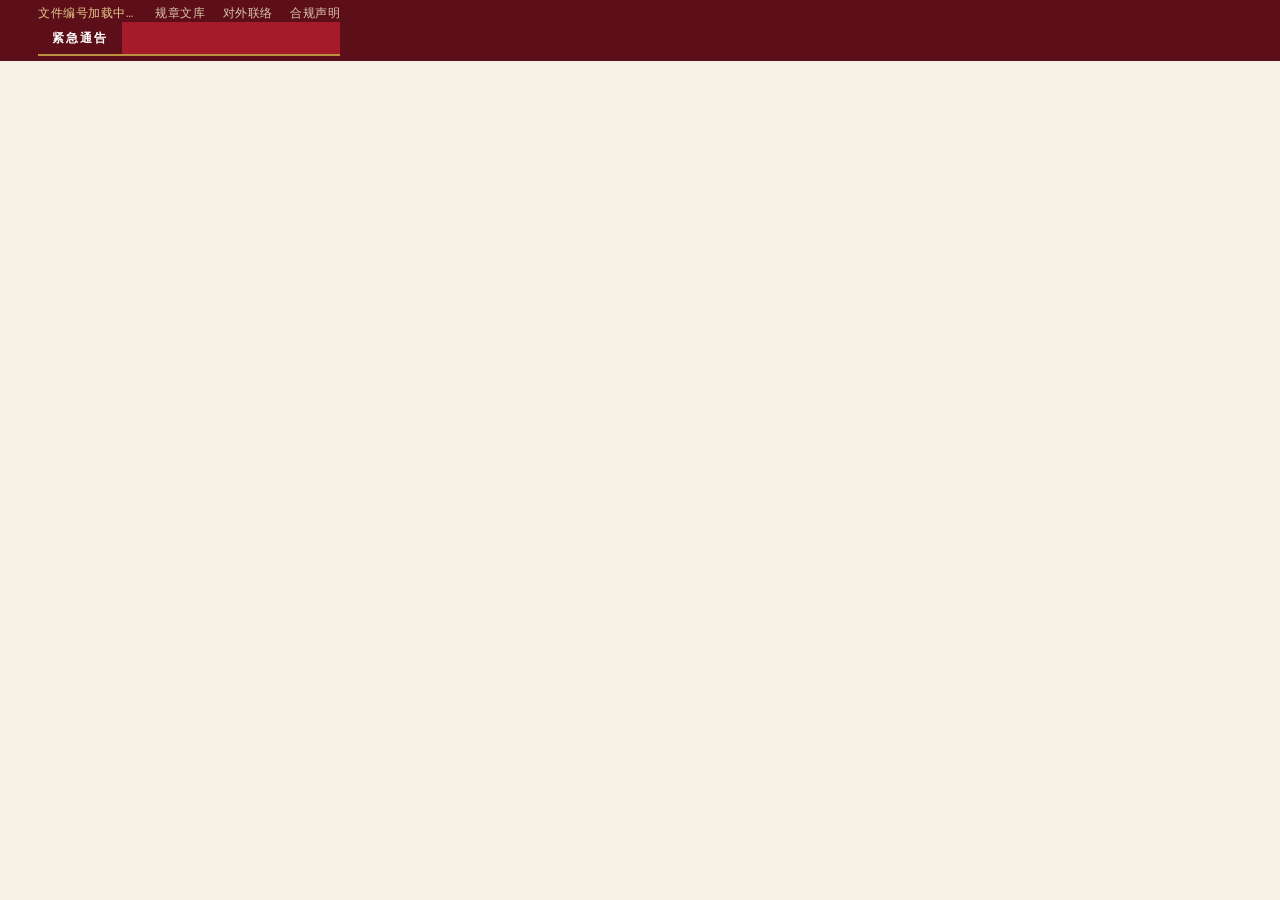
==== commit db540e03: "Add files via upload" ====
--- a/index.html
+++ b/index.html
@@ -1,1850 +1,3447 @@
 <!DOCTYPE html>
 <html lang="zh-CN">
 <head>
-    <meta charset="UTF-8">
-    <meta name="viewport" content="width=device-width, initial-scale=1.0, maximum-scale=1.0, user-scalable=no">
-    <meta name="description" content="文明时代2新雨社官方门户，雨群综合服务平台，提供MOD交流、群史档案、分区入口、社群百科等服务。">
-    <meta name="keywords" content="文明时代2,新雨社,雨群,MOD,君役天下,火燎之路,文游推演">
-    <meta property="og:title" content="文明时代2新雨社官方门户 | 雨群综合服务平台">
-    <meta property="og:description" content="雨群官方门户，MOD交流&文游推演综合社群，全域在册10012人">
-    <meta property="og:type" content="website">
-    <title>文明时代2新雨社官方门户 | 雨群综合服务平台</title>
-    <style>
-        :root {
-            --primary: #004099;
-            --primary-dark: #002d6b;
-            --primary-deep: #002257;
-            --primary-light: #5086d8;
-            --bg-light: #f0f6ff;
-            --border: #e1e7f2;
-            --text-main: #333;
-            --text-secondary: #666;
-            --text-muted: #888;
-            --bg-body: #fff;
-            --card-bg: #fff;
-            --shadow: 0 1px 4px #f0f4fc;
-            --shadow-hover: 0 4px 12px #dce6f7;
-        }
-        [data-theme="dark"] {
-            --primary: #4a7fd1;
-            --primary-dark: #365fa8;
-            --primary-deep: #1a3366;
-            --primary-light: #7aa6e8;
-            --bg-light: #1a2438;
-            --border: #2a3550;
-            --text-main: #e0e6f0;
-            --text-secondary: #a0aabc;
-            --text-muted: #707a90;
-            --bg-body: #0f172a;
-            --card-bg: #162033;
-            --shadow: 0 1px 4px rgba(0,0,0,0.3);
-            --shadow-hover: 0 4px 12px rgba(0,0,0,0.4);
-        }
-        * {
-            margin: 0;
-            padding: 0;
-            box-sizing: border-box;
-            font-family: "Microsoft YaHei", SimSun, sans-serif;
-            transform: translateZ(0);
-        }
-        html {
-            scroll-padding-top: 56px;
-            scroll-behavior: smooth;
-        }
-        html, body {
-            width: 100%;
-            overflow-x: hidden;
-            background: var(--bg-body);
-            transition: background 0.3s, color 0.3s;
-        }
-        ul { list-style: none; }
-        a { text-decoration: none; color: inherit; }
-        img {
-            max-width: 100%;
-            height: auto;
-            display: block;
-        }
-        ::-webkit-scrollbar { width: 6px; height: 6px; }
-        ::-webkit-scrollbar-thumb { background: var(--primary); border-radius: 3px; }
-        ::-webkit-scrollbar-track { background: #f1f5fc; }
-        [data-theme="dark"] ::-webkit-scrollbar-track { background: #1a2438; }
-        .theme-toggle {
-            background: none;
-            border: none;
-            color: #fff;
-            font-size: 16px;
-            cursor: pointer;
-            padding: 10px 12px;
-            margin-left: 8px;
-            flex-shrink: 0;
-        }
-        .scroll-notice {
-            background: var(--primary-dark);
-            color: #fff;
-            height: 32px;
-            line-height: 32px;
-            position: relative;
-            overflow: hidden;
-            width: 100%;
-        }
-        .scroll-text {
-            white-space: nowrap;
-            animation: scroll 28s linear infinite;
-            display: inline-block;
-            font-size: 13px;
-            padding-left: 100%;
-        }
-        .scroll-notice:hover .scroll-text { animation-play-state: paused; }
-        @keyframes scroll {
-            0% { transform: translateX(0); }
-            100% { transform: translateX(-100%); }
-        }
-        .top-right {
-            position: absolute;
-            top: 0;
-            right: 3%;
-            height: 32px;
-            background: var(--primary-dark);
-            padding-left: 10px;
-            z-index: 2;
-        }
-        .top-right a {
-            color: #c6d8f5;
-            margin-left: 10px;
-            font-size: 12px;
-        }
-        .top-right a:hover { color: #fff; }
-        .header {
-            background: var(--card-bg);
-            padding: 14px 3%;
-            display: flex;
-            align-items: center;
-            gap: 16px;
-            border-bottom: 3px solid var(--primary);
-            box-shadow: 0 2px 4px #e0e9f8;
-            width: 100%;
-            transition: background 0.3s, box-shadow 0.3s;
-        }
-        [data-theme="dark"] .header { box-shadow: 0 2px 4px rgba(0,0,0,0.3); }
-        .logo-box {
-            width: 60px;
-            height: 60px;
-            border-radius: 8px;
-            flex-shrink: 0;
-            overflow: hidden;
-            border: 2px solid var(--primary);
-            background: var(--bg-light);
-        }
-        .logo-box img {
-            width: 100%;
-            height: 100%;
-            object-fit: cover;
-        }
-        .header-title h1 {
-            color: var(--primary-dark);
-            font-size: 22px;
-            letter-spacing: 2px;
-        }
-        .header-title p {
-            color: var(--text-secondary);
-            font-size: 12px;
-            margin-top: 4px;
-        }
-        nav {
-            background: var(--primary);
-            padding: 0 3%;
-            position: sticky;
-            top: 0;
-            z-index: 99;
-            box-shadow: 0 2px 4px rgba(0,40,153,0.2);
-            width: 100%;
-            display: flex;
-            align-items: center;
-            justify-content: space-between;
-        }
-        .nav-main {
-            display: flex;
-            flex-wrap: wrap;
-            flex: 1;
-        }
-        .nav-item { position: relative; }
-        .nav-item > a {
-            display: block;
-            padding: 14px 12px;
-            color: #fff;
-            font-size: 14px;
-            transition: background 0.2s;
-        }
-        .nav-item > a:hover { background: var(--primary-dark) }
-        .nav-item.active > a { background: var(--primary-dark) }
-        .sub-nav {
-            position: absolute;
-            top: 100%;
-            left: 0;
-            width: 180px;
-            background: var(--card-bg);
-            box-shadow: 0 2px 8px #ccc;
-            display: none;
-            z-index: 100;
-        }
-        [data-theme="dark"] .sub-nav { box-shadow: 0 2px 8px rgba(0,0,0,0.4); }
-        .sub-nav li a {
-            display: block;
-            padding: 10px 14px;
-            color: var(--primary-dark);
-            font-size: 13px;
-            transition: all 0.2s;
-        }
-        .sub-nav li a:hover { background: var(--bg-light); color: var(--primary); padding-left: 16px; }
-        .nav-item:hover .sub-nav { display: block; }
-        .nav-search {
-            position: relative;
-            flex-shrink: 0;
-            display: flex;
-            align-items: center;
-            gap: 8px;
-        }
-        .nav-search input {
-            width: 160px;
-            padding: 6px 10px;
-            border: none;
-            border-radius: 3px;
-            font-size: 13px;
-            outline: none;
-            background: rgba(255,255,255,0.9);
-        }
-        .nav-search input:focus { background: #fff; }
-        .search-result {
-            position: absolute;
-            top: 100%;
-            right: 0;
-            width: 320px;
-            max-height: 400px;
-            overflow-y: auto;
-            background: var(--card-bg);
-            border: 1px solid var(--border);
-            border-radius: 4px;
-            box-shadow: var(--shadow-hover);
-            margin-top: 4px;
-            display: none;
-            z-index: 200;
-        }
-        .search-result.show { display: block; }
-        .search-group {
-            padding: 8px 12px;
-            border-bottom: 1px solid var(--border);
-            font-size: 12px;
-            color: var(--primary);
-            font-weight: bold;
-            background: var(--bg-light);
-        }
-        .search-item {
-            padding: 8px 12px;
-            font-size: 13px;
-            color: var(--text-main);
-            cursor: pointer;
-            transition: background 0.2s;
-        }
-        .search-item:hover {
-            background: var(--bg-light);
-            padding-left: 14px;
-        }
-        .search-empty {
-            padding: 20px;
-            text-align: center;
-            color: var(--text-muted);
-            font-size: 13px;
-        }
-        .hamburger {
-            display: none;
-            background: none;
-            border: none;
-            color: #fff;
-            font-size: 20px;
-            cursor: pointer;
-            padding: 10px;
-        }
-        .banner-wrap {
-            width: 94%;
-            margin: 12px auto;
-            height: 220px;
-            border-radius: 6px;
-            overflow: hidden;
-            position: relative;
-            box-shadow: 0 2px 8px #d4e1f5;
-            touch-action: pan-y;
-        }
-        [data-theme="dark"] .banner-wrap { box-shadow: 0 2px 8px rgba(0,0,0,0.3); }
-        .banner-list {
-            display: flex;
-            height: 100%;
-            transition: transform 0.4s ease-out;
-        }
-        .banner-item {
-            min-width: 100%;
-            height: 100%;
-            display: flex;
-            align-items: center;
-            justify-content: center;
-            padding: 0 30px;
-            color: #fff;
-            font-size: 20px;
-            font-weight: bold;
-            background: linear-gradient(135deg,#2458aa,#5086d8);
-            position: relative;
-        }
-        .banner-item.img-banner {
-            padding: 0;
-            background: #002257;
-        }
-        .banner-item.img-banner img {
-            height: 100%;
-            object-fit: contain;
-            margin: 0 auto;
-        }
-        .banner-btn {
-            position: absolute;
-            top: 50%;
-            transform: translateY(-50%);
-            width: 34px;
-            height: 34px;
-            border-radius: 50%;
-            background: rgba(255,255,255,0.25);
-            border: none;
-            color: #fff;
-            font-size: 16px;
-            cursor: pointer;
-            transition: background 0.2s;
-            z-index: 2;
-        }
-        .banner-btn:hover { background: rgba(255,255,255,0.4); }
-        .prev { left: 12px; }
-        .next { right: 12px; }
-        .banner-dots {
-            position: absolute;
-            bottom: 12px;
-            left: 50%;
-            transform: translateX(-50%);
-            display: flex;
-            gap: 8px;
-            z-index: 2;
-        }
-        .banner-dot {
-            width: 8px;
-            height: 8px;
-            border-radius: 50%;
-            background: rgba(255,255,255,0.5);
-            cursor: pointer;
-            transition: all 0.2s;
-        }
-        .banner-dot.active {
-            background: #fff;
-            width: 20px;
-            border-radius: 4px;
-        }
-        .container {
-            width: 94%;
-            margin: 20px auto;
-            display: grid;
-            grid-template-columns: 68% 30%;
-            gap: 2%;
-            transition: grid-template-columns 0.3s ease;
-        }
-        .container.collapse-side { grid-template-columns: 100% 0%; }
-        .container.collapse-side .right-side { display: none; }
-        .right-side {
-            display: flex;
-            flex-direction: column;
-        }
-        .card {
-            border: 1px solid var(--border);
-            padding: 16px;
-            margin-bottom: 18px;
-            border-radius: 4px;
-            background: var(--card-bg);
-            box-shadow: var(--shadow);
-            transition: box-shadow 0.3s, transform 0.3s, background 0.3s;
-        }
-        .card:hover {
-            box-shadow: var(--shadow-hover);
-            transform: translateY(-2px);
-        }
-        .card h2 {
-            font-size: 16px;
-            color: var(--primary-dark);
-            border-left: 4px solid var(--primary);
-            padding-left: 10px;
-            margin-bottom: 14px;
-            display: flex;
-            justify-content: space-between;
-            align-items: center;
-        }
-        .collapse-btn {
-            border: none;
-            background: var(--primary);
-            color: #fff;
-            padding: 3px 8px;
-            border-radius: 3px;
-            cursor: pointer;
-            font-size: 12px;
-            transition: background 0.2s;
-        }
-        .collapse-btn:hover { background: var(--primary-dark); }
-        .news-list li {
-            padding: 8px 0;
-            border-bottom: 1px dashed #eee;
-            display: flex;
-            justify-content: space-between;
-            font-size: 14px;
-            transition: padding-left 0.2s;
-        }
-        [data-theme="dark"] .news-list li { border-bottom-color: #2a3550; }
-        .news-list li:hover { padding-left: 4px; }
-        .news-list li a { color: var(--text-main); }
-        .news-list li a:hover { color: var(--primary); }
-        .date-tag { color: var(--text-muted); font-size: 12px }
-        .collapse-panel {
-            border: 1px solid var(--border);
-            border-radius: 4px;
-            margin-bottom: 8px;
-            overflow: hidden;
-        }
-        .panel-head {
-            background: var(--bg-light);
-            padding: 10px 14px;
-            cursor: pointer;
-            display: flex;
-            justify-content: space-between;
-            align-items: center;
-            font-size: 14px;
-            font-weight: bold;
-            color: var(--primary-dark);
-            transition: background 0.2s;
-            user-select: none;
-        }
-        .panel-head:hover { background: #e0ebff; }
-        [data-theme="dark"] .panel-head:hover { background: #253350; }
-        .panel-head .arrow {
-            transition: transform 0.2s;
-            font-size: 12px;
-        }
-        .panel-head.open .arrow { transform: rotate(90deg); }
-        .panel-body {
-            padding: 0 14px;
-            max-height: 0;
-            overflow: hidden;
-            transition: max-height 0.3s ease, padding 0.3s ease;
-            font-size: 13px;
-            line-height: 1.7;
-            color: var(--text-main);
-        }
-        .panel-body.open {
-            padding: 12px 14px;
-            max-height: 3000px;
-        }
-        .zone-grid {
-            display: grid;
-            grid-template-columns: repeat(3,1fr);
-            gap: 8px;
-            margin-top: 10px;
-        }
-        .zone-item {
-            background: var(--bg-light);
-            padding: 10px 6px;
-            text-align: center;
-            border-radius: 4px;
-            cursor: pointer;
-            font-size: 12px;
-            transition: all 0.2s;
-            color: var(--primary-dark);
-            line-height: 1.4;
-            position: relative;
-        }
-        .zone-item:hover:not(.disabled):not(.canceled):not(.banned) {
-            background: var(--primary);
-            color: #fff;
-            transform: translateY(-1px);
-        }
-        .zone-item.disabled {
-            background: #f0f0f0;
-            color: #aaa;
-            cursor: not-allowed;
-        }
-        [data-theme="dark"] .zone-item.disabled {
-            background: #1e2535;
-            color: #666;
-        }
-        .zone-item.disabled::after {
-            content: "未开放";
-            position: absolute;
-            top: 2px;
-            right: 4px;
-            font-size: 10px;
-            color: #999;
-        }
-        .zone-item.canceled {
-            background: #f5f5f5;
-            color: #bbb;
-            cursor: not-allowed;
-        }
-        [data-theme="dark"] .zone-item.canceled {
-            background: #1e2535;
-            color: #666;
-        }
-        .zone-item.canceled::after {
-            content: "已取消";
-            position: absolute;
-            top: 2px;
-            right: 4px;
-            font-size: 10px;
-            color: #bbb;
-        }
-        .zone-item.banned {
-            background: #f8e8e8;
-            color: #c97c7c;
-            cursor: not-allowed;
-        }
-        [data-theme="dark"] .zone-item.banned {
-            background: #2a1e1e;
-            color: #a86060;
-        }
-        .zone-item.banned::after {
-            content: "已封禁";
-            position: absolute;
-            top: 2px;
-            right: 4px;
-            font-size: 10px;
-            color: #c97c7c;
-        }
-        .people-grid {
-            display: grid;
-            grid-template-columns: repeat(2,1fr);
-            gap: 10px;
-            margin-top: 10px;
-        }
-        .people-card {
-            border: 1px solid #d0dcf0;
-            padding: 10px;
-            border-radius: 6px;
-            text-align: center;
-            cursor: pointer;
-            transition: all 0.2s;
-            background: var(--card-bg);
-        }
-        [data-theme="dark"] .people-card { border-color: #2a3550; }
-        .people-card:hover {
-            border-color: var(--primary);
-            box-shadow: 0 2px 8px rgba(0,64,153,0.15);
-        }
-        .people-card img {
-            width: 75px;
-            height: 75px;
-            border-radius: 4px;
-            margin: 0 auto 6px;
-            border: 2px solid var(--primary);
-            background: #e8f0fc;
-            object-fit: cover;
-        }
-        .people-name { font-weight: bold; color: var(--primary-dark); font-size: 14px; }
-        .people-desc { font-size: 12px; color: var(--text-secondary); margin-top: 2px; }
-        .timeline {
-            position: relative;
-            padding-left: 20px;
-            margin-top: 10px;
-        }
-        .timeline::before {
-            content: '';
-            position: absolute;
-            left: 6px;
-            top: 0;
-            bottom: 0;
-            width: 2px;
-            background: var(--primary-light);
-        }
-        .timeline-item {
-            position: relative;
-            padding-bottom: 16px;
-        }
-        .timeline-item::before {
-            content: '';
-            position: absolute;
-            left: -17px;
-            top: 4px;
-            width: 10px;
-            height: 10px;
-            border-radius: 50%;
-            background: #fff;
-            border: 2px solid var(--primary);
-        }
-        [data-theme="dark"] .timeline-item::before { background: var(--card-bg); }
-        .timeline-item.active::before { background: var(--primary); }
-        .timeline-date {
-            font-size: 13px;
-            color: var(--primary);
-            font-weight: bold;
-            margin-bottom: 4px;
-        }
-        .timeline-content {
-            font-size: 13px;
-            color: var(--text-main);
-            line-height: 1.6;
-        }
-        .rule-section { margin-bottom: 14px; }
-        .rule-section h4 {
-            color: var(--primary-dark);
-            font-size: 14px;
-            margin-bottom: 6px;
-            border-bottom: 1px dashed var(--border);
-            padding-bottom: 4px;
-        }
-        .rule-section ul {
-            padding-left: 16px;
-            list-style: disc;
-            font-size: 13px;
-            line-height: 1.8;
-            color: var(--text-main);
-        }
-        .history-volume { margin-bottom: 12px; }
-        .history-chapter {
-            margin: 10px 0;
-            padding-left: 10px;
-            border-left: 2px solid var(--primary-light);
-        }
-        .history-chapter h5 {
-            color: var(--primary-dark);
-            font-size: 13px;
-            margin: 8px 0 4px;
-        }
-        .history-chapter p {
-            font-size: 13px;
-            line-height: 1.8;
-            color: var(--text-main);
-            margin-bottom: 6px;
-            text-indent: 2em;
-        }
-        .history-comment {
-            color: var(--text-secondary);
-            font-style: italic;
-            margin: 8px 0;
-            padding: 8px;
-            background: var(--bg-light);
-            border-radius: 4px;
-            font-size: 12px;
-        }
-        .event-card-grid {
-            display: grid;
-            grid-template-columns: repeat(2, 1fr);
-            gap: 10px;
-            margin-top: 10px;
-        }
-        .event-card {
-            border: 1px solid var(--border);
-            border-radius: 6px;
-            padding: 12px;
-            cursor: pointer;
-            transition: all 0.2s;
-            background: var(--card-bg);
-        }
-        .event-card:hover {
-            border-color: var(--primary);
-            transform: translateY(-2px);
-            box-shadow: var(--shadow-hover);
-        }
-        .event-card h4 {
-            color: var(--primary-dark);
-            font-size: 14px;
-            margin-bottom: 4px;
-        }
-        .event-card p {
-            font-size: 12px;
-            color: var(--text-secondary);
-            line-height: 1.5;
-        }
-        .mod-timeline {
-            position: relative;
-            padding-left: 20px;
-            margin-top: 10px;
-        }
-        .mod-timeline::before {
-            content: '';
-            position: absolute;
-            left: 6px;
-            top: 0;
-            bottom: 0;
-            width: 2px;
-            background: var(--primary-light);
-        }
-        .mod-item {
-            position: relative;
-            padding-bottom: 12px;
-        }
-        .mod-item::before {
-            content: '';
-            position: absolute;
-            left: -17px;
-            top: 4px;
-            width: 10px;
-            height: 10px;
-            border-radius: 50%;
-            background: #fff;
-            border: 2px solid var(--primary);
-        }
-        [data-theme="dark"] .mod-item::before { background: var(--card-bg); }
-        .mod-date {
-            font-size: 12px;
-            color: var(--primary);
-            font-weight: bold;
-            margin-bottom: 2px;
-        }
-        .mod-name {
-            font-size: 13px;
-            color: var(--text-main);
-        }
-        .wiki-catalog {
-            display: grid;
-            grid-template-columns: repeat(2, 1fr);
-            gap: 10px;
-            margin-top: 10px;
-        }
-        .wiki-catalog-item {
-            padding: 12px;
-            background: var(--bg-light);
-            border-radius: 6px;
-            cursor: pointer;
-            transition: all 0.2s;
-        }
-        .wiki-catalog-item:hover {
-            background: var(--primary);
-            color: #fff;
-        }
-        .wiki-catalog-item h4 {
-            font-size: 14px;
-            margin-bottom: 4px;
-        }
-        .wiki-catalog-item p {
-            font-size: 12px;
-            opacity: 0.8;
-        }
-        .wiki-term {
-            margin-bottom: 10px;
-            padding-bottom: 10px;
-            border-bottom: 1px dashed var(--border);
-        }
-        .wiki-term:last-child {
-            border-bottom: none;
-            margin-bottom: 0;
-        }
-        .wiki-term h4 {
-            color: var(--primary-dark);
-            font-size: 14px;
-            margin-bottom: 4px;
-        }
-        .wiki-term p {
-            font-size: 13px;
-            line-height: 1.7;
-            color: var(--text-main);
-        }
-        .float-catalog {
-            position: fixed;
-            right: 20px;
-            top: 50%;
-            transform: translateY(-50%);
-            background: var(--card-bg);
-            border: 1px solid var(--border);
-            border-radius: 6px;
-            padding: 12px 10px;
-            box-shadow: var(--shadow-hover);
-            z-index: 90;
-            max-width: 160px;
-            display: none;
-        }
-        .float-catalog.show { display: block; }
-        .float-catalog h4 {
-            color: var(--primary-dark);
-            font-size: 13px;
-            margin-bottom: 8px;
-            padding-bottom: 6px;
-            border-bottom: 1px solid var(--border);
-        }
-        .float-catalog ul li {
-            padding: 4px 0;
-            font-size: 12px;
-            color: var(--text-secondary);
-            cursor: pointer;
-            transition: all 0.2s;
-            line-height: 1.4;
-        }
-        .float-catalog ul li:hover,
-        .float-catalog ul li.active {
-            color: var(--primary);
-            padding-left: 4px;
-        }
-        .modal-mask {
-            position: fixed;
-            top: 0;
-            left: 0;
-            width: 100vw;
-            height: 100vh;
-            background: rgba(0,0,0,0.6);
-            z-index: 999;
-            display: none;
-            align-items: center;
-            justify-content: center;
-            padding: 10px;
-            opacity: 0;
-            transition: opacity 0.3s;
-            overflow-y: auto;
-        }
-        .modal-mask.show {
-            display: flex;
-            opacity: 1;
-        }
-        .modal-box {
-            width: 100%;
-            max-width: 680px;
-            background: var(--card-bg);
-            border-radius: 8px;
-            padding: 20px;
-            position: relative;
-            max-height: 85vh;
-            overflow-y: auto;
-            transform: scale(0.9);
-            transition: transform 0.3s;
-        }
-        .modal-mask.show .modal-box { transform: scale(1); }
-        .modal-close {
-            position: absolute;
-            top: 12px;
-            right: 12px;
-            border: none;
-            background: #e83e3e;
-            color: #fff;
-            width: 26px;
-            height: 26px;
-            border-radius: 50%;
-            cursor: pointer;
-            font-size: 14px;
-            transition: background 0.2s;
-        }
-        .modal-close:hover { background: #c92a2a; }
-        .modal-head {
-            display: flex;
-            gap: 16px;
-            margin-bottom: 14px;
-            align-items: center;
-        }
-        .modal-head img {
-            width: 100px;
-            height: 100px;
-            border-radius: 6px;
-            border: 3px solid var(--primary);
-            background: #e8f0fc;
-            flex-shrink: 0;
-        }
-        .modal-title h3 { font-size: 20px; color: var(--primary-dark); margin-bottom: 4px; }
-        .modal-title p { color: #777; font-size: 13px; }
-        .modal-body { line-height: 1.7; color: var(--text-main); font-size: 14px; }
-        .modal-body h4 {
-            color: var(--primary-dark);
-            margin: 10px 0 6px;
-            font-size: 15px;
-        }
-        .modal-btn {
-            display: inline-block;
-            margin-top: 12px;
-            padding: 8px 20px;
-            background: var(--primary);
-            color: #fff;
-            border-radius: 4px;
-            text-align: center;
-            cursor: pointer;
-            font-size: 13px;
-            transition: background 0.2s;
-            border: none;
-        }
-        .modal-btn:hover { background: var(--primary-dark); }
-        .modal-btn.disabled {
-            background: #ccc;
-            cursor: not-allowed;
-        }
-        .back-top {
-            position: fixed;
-            right: 20px;
-            bottom: 30px;
-            width: 40px;
-            height: 40px;
-            border-radius: 50%;
-            background: var(--primary);
-            color: #fff;
-            border: none;
-            font-size: 16px;
-            cursor: pointer;
-            display: none;
-            box-shadow: 0 2px 6px #94b7e9;
-            transition: transform 0.2s;
-            z-index: 90;
-        }
-        [data-theme="dark"] .back-top { box-shadow: 0 2px 6px rgba(0,0,0,0.3); }
-        .back-top:hover { transform: translateY(-2px); }
-        footer {
-            margin-top: 40px;
-            background: var(--primary-deep);
-            color: #cad6f0;
-            padding: 24px 3%;
-            text-align: center;
-            font-size: 12px;
-            line-height: 1.8;
-        }
-        .loading-placeholder {
-            color: var(--text-muted);
-            font-size: 13px;
-            text-align: center;
-            padding: 20px;
-        }
-        @media screen and (max-width: 768px) {
-            .container { grid-template-columns: 100%; gap:0; }
-            .zone-grid { grid-template-columns: repeat(3,1fr); }
-            .people-grid { grid-template-columns: repeat(2,1fr); }
-            .header-title h1 { font-size: 18px; }
-            .banner-item { font-size: 16px; padding: 0 20px; }
-            .modal-head { flex-direction: column; text-align: center; }
-            .event-card-grid { grid-template-columns: 1fr; }
-            .wiki-catalog { grid-template-columns: 1fr; }
-            .float-catalog { display: none !important; }
-            .hamburger { display: block; }
-            .nav-main {
-                position: absolute;
-                top: 100%;
-                left: 0;
-                width: 100%;
-                background: var(--primary);
-                flex-direction: column;
-                display: none;
-                padding: 6px 0;
-                max-height: 70vh;
-                overflow-y: auto;
-            }
-            .nav-main.open { display: flex; }
-            .nav-item > a { padding: 12px 20px; }
-            .sub-nav {
-                position: static;
-                width: 100%;
-                box-shadow: none;
-                background: var(--primary-dark);
-                display: none;
-            }
-            .sub-nav li a {
-                color: #c6d8f5;
-                padding-left: 30px;
-            }
-            .nav-item:hover .sub-nav { display: none; }
-            .nav-item.open .sub-nav { display: block; }
-            .nav-search { display: none; }
-            .theme-toggle { display: none; }
-            .top-right a { margin-left: 6px; font-size: 11px; }
-            .scroll-text { font-size: 12px; }
-            .banner-wrap { height: 180px; }
-            .back-top { right: 15px; bottom: 20px; }
-        }
-    </style>
-</head>
+<meta charset="UTF-8">
+<meta name="viewport" content="width=device-width, initial-scale=1.0, maximum-scale=1.0, user-scalable=no">
+<meta name="description" content="文明时代2新雨社官方门户，雨群综合服务平台，提供MOD交流、群史档案、分区入口、社群百科等服务。">
+<meta name="keywords" content="文明时代2,新雨社,雨群,MOD,君役天下,火燎之路,文游推演">
+<meta property="og:title" content="文明时代2新雨社官方门户 | 雨群综合服务平台">
+<meta property="og:description" content="雨群官方门户，MOD交流&文游推演综合社群，全域在册10804人">
+<meta property="og:type" content="website">
+<title>
+文明时代2新雨社官方门户 | 雨群综合服务平台
+</title>
+<style>
+        :root 
+  {
+                  --seal: #a61b29;
+              --seal-dark: #7d1420;
+              --seal-deep: #5c0f18;
+              --seal-light: #c8372a;
+              --gold: #b8933f;
+              --paper: #f6f1e4;
+              --paper-card: #fffdf7;
+              --ink: #2b2620;
+              --ink-secondary: #5c5548;
+              --ink-muted: #948c7a;
+              --border: #e3d9bf;
+              --navy: #1d3557;
+              --shadow: 0 1px 4px rgba(93, 66, 32, 0.08);
+              --shadow-hover: 0 6px 18px rgba(93, 66, 32, 0.16);
+              --stamp-rotate: -8deg;    }
+        [data-theme="dark"] 
+  {
+                  --seal: #d8564a;
+              --seal-dark: #b8372c;
+              --seal-deep: #8f2018;
+              --seal-light: #e8776a;
+              --gold: #d4b06a;
+              --paper: #191510;
+              --paper-card: #221c14;
+              --ink: #ece4d3;
+              --ink-secondary: #b8ac93;
+              --ink-muted: #7d735e;
+              --border: #3a3225;
+              --navy: #6f93c4;
+              --shadow: 0 1px 4px rgba(0,0,0,0.35);
+              --shadow-hover: 0 6px 18px rgba(0,0,0,0.5);    }
+        * 
+  {
+                  margin: 0;
+    padding: 0;
+    box-sizing: border-box;
+    font-family: "Noto Serif SC", "STSong", "SimSun", serif;    }
+        html 
+  {
+                  scroll-padding-top: 90px;
+    scroll-behavior: smooth;    }
+        html, body 
+  {
+                  width: 100%;
+    overflow-x: hidden;
+    background: var(--paper);
+    color: var(--ink);
+    transition: background 0.3s, color 0.3s;    }
+        body 
+  {
+                  background-image:                radial-gradient(circle at 15% 8%, rgba(166,27,41,0.04) 0, transparent 45%),                repeating-linear-gradient(180deg, rgba(93,66,32,0.02) 0px, rgba(93,66,32,0.02) 1px, transparent 1px, transparent 26px);    }
+        [data-theme="dark"] body 
+  {
+                  background-image:                radial-gradient(circle at 15% 8%, rgba(216,86,74,0.06) 0, transparent 45%),                repeating-linear-gradient(180deg, rgba(255,255,255,0.015) 0px, rgba(255,255,255,0.015) 1px, transparent 1px, transparent 26px);    }
+        ul 
+  {
+       list-style: none;    }
+        a 
+  {
+       text-decoration: none;
+    color: inherit;    }
+        img 
+  {
+       max-width: 100%;
+    height: auto;
+    display: block;    }
+        h1, h2, h3, h4, h5 
+  {
+       font-family: "Noto Serif SC", "STSong", "SimSun", serif;
+    font-weight: 700;    }
+        .mono, .doc-code, .date-tag, .stat-num 
+  {
+       font-family: "Consolas", "Courier New", monospace;    }
+        ::-webkit-scrollbar 
+  {
+       width: 8px;
+    height: 8px;    }
+        ::-webkit-scrollbar-thumb 
+  {
+       background: var(--seal);
+    border-radius: 4px;    }
+        ::-webkit-scrollbar-track 
+  {
+       background: var(--paper);    }
+        .gov-topbar 
+  {
+                  background: var(--seal-deep);
+    color: #f3e6c8;
+    font-size: 12px;
+    padding: 5px 3%;
+    display: flex;
+    justify-content: space-between;
+    align-items: center;
+    letter-spacing: 0.5px;    }
+        .gov-topbar .doc-code 
+  {
+       color: #e8c98a;    }
+        .gov-topbar .top-links a 
+  {
+       color: #f3e6c8;
+    margin-left: 14px;
+    opacity: 0.85;
+    transition: opacity 0.2s;    }
+        .gov-topbar .top-links a:hover 
+  {
+       opacity: 1;
+    text-decoration: underline;    }
+        .scroll-notice 
+  {
+                  background: var(--seal);
+    color: #fff;
+    height: 34px;
+    line-height: 34px;
+    position: relative;
+    overflow: hidden;
+    width: 100%;
+    border-bottom: 2px solid var(--gold);    }
+        .scroll-notice::before 
+  {
+                  content: "紧急通告";
+    position: absolute;
+    left: 0;
+    top: 0;
+    bottom: 0;
+    background: var(--seal-deep);
+    padding: 0 14px;
+    font-size: 12px;
+    font-weight: bold;
+    display: flex;
+    align-items: center;
+    z-index: 3;
+    letter-spacing: 2px;    }
+        .scroll-text 
+  {
+                  white-space: nowrap;
+    animation: scroll 30s linear infinite;
+    display: inline-block;
+    font-size: 13px;
+    padding-left: 100%;
+    margin-left: 84px;    }
+        .scroll-notice:hover .scroll-text 
+  {
+       animation-play-state: paused;    }
+        @keyframes scroll 
+  {
+                  0% 
+  {
+       transform: translateX(0);    }
+            100% 
+  {
+       transform: translateX(-100%);    }    }
+        .header 
+  {
+                  background: var(--paper-card);
+    padding: 22px 3% 18px;
+    display: flex;
+    align-items: center;
+    gap: 20px;
+    border-bottom: 4px double var(--seal);
+    width: 100%;
+    position: relative;
+    transition: background 0.3s;    }
+        .logo-box 
+  {
+                  width: 64px;
+    height: 64px;
+    border-radius: 4px;
+    flex-shrink: 0;
+    overflow: hidden;
+    border: 2px solid var(--seal);
+    background: var(--paper);    }
+        .logo-box img 
+  {
+       width: 100%;
+    height: 100%;
+    object-fit: cover;    }
+        .header-title 
+  {
+       flex: 1;
+    min-width: 0;    }
+        .header-title .eyebrow 
+  {
+                  font-size: 11px;
+    color: var(--seal);
+    letter-spacing: 6px;
+    font-weight: bold;
+    margin-bottom: 4px;    }
+        .header-title h1 
+  {
+                  color: var(--ink);
+    font-size: 26px;
+    letter-spacing: 3px;    }
+        .header-title p 
+  {
+                  color: var(--ink-secondary);
+    font-size: 12px;
+    margin-top: 6px;
+    letter-spacing: 1px;    }
+        .header-stamp 
+  {
+                  flex-shrink: 0;
+    width: 84px;
+    height: 84px;
+    border: 3px solid var(--seal);
+    border-radius: 50%;
+    color: var(--seal);
+    display: flex;
+    align-items: center;
+    justify-content: center;
+    text-align: center;
+    font-size: 12px;
+    font-weight: bold;
+    line-height: 1.3;
+    letter-spacing: 1px;
+    transform: rotate(var(--stamp-rotate));
+    opacity: 0.88;
+    position: relative;
+    user-select: none;    }
+        .header-stamp::before 
+  {
+                  content: '';
+    position: absolute;
+    inset: 6px;
+    border: 1px solid var(--seal);
+    border-radius: 50%;    }
+        @media screen and (max-width: 768px) 
+  {
+                  .header-stamp 
+  {
+       display: none;    }    }
+        .theme-toggle 
+  {
+                  background: none;
+    border: none;
+    color: #fff;
+    font-size: 16px;
+    cursor: pointer;
+    padding: 10px 12px;
+    margin-left: 8px;
+    flex-shrink: 0;    }
+        nav 
+  {
+                  background: var(--navy);
+    padding: 0 3%;
+    position: sticky;
+    top: 0;
+    z-index: 99;
+    box-shadow: 0 2px 8px rgba(29,53,87,0.3);
+    width: 100%;
+    display: flex;
+    align-items: center;
+    justify-content: space-between;    }
+        .nav-main 
+  {
+       display: flex;
+    flex-wrap: wrap;
+    flex: 1;    }
+        .nav-item 
+  {
+       position: relative;    }
+        .nav-item >
+ a 
+  {
+                  display: block;
+    padding: 14px 14px;
+    color: #eef2fa;
+    font-size: 14px;
+    font-family: "PingFang SC","Microsoft YaHei",sans-serif;
+    transition: background 0.2s;
+    letter-spacing: 1px;    }
+        .nav-item >
+ a:hover 
+  {
+       background: rgba(255,255,255,0.1);    }
+        .nav-item.active >
+ a 
+  {
+       background: var(--seal);
+    color: #fff;    }
+        .sub-nav 
+  {
+                  position: absolute;
+    top: 100%;
+    left: 0;
+    width: 200px;
+    background: var(--paper-card);
+    box-shadow: var(--shadow-hover);
+    display: none;
+    z-index: 100;
+    border-top: 2px solid var(--seal);    }
+        .sub-nav li a 
+  {
+                  display: block;
+    padding: 10px 14px;
+    color: var(--ink);
+    font-size: 13px;
+    font-family: "PingFang SC","Microsoft YaHei",sans-serif;
+    transition: all 0.2s;    }
+        .sub-nav li a:hover 
+  {
+       background: var(--paper);
+    color: var(--seal);
+    padding-left: 18px;    }
+        .nav-item:hover .sub-nav 
+  {
+       display: block;    }
+        .nav-search 
+  {
+       position: relative;
+    flex-shrink: 0;
+    display: flex;
+    align-items: center;
+    gap: 8px;    }
+        .nav-search input 
+  {
+                  width: 170px;
+    padding: 6px 10px;
+    border: none;
+    border-radius: 3px;
+    font-size: 13px;
+    outline: none;
+    background: rgba(255,255,255,0.92);
+    font-family: "PingFang SC","Microsoft YaHei",sans-serif;    }
+        .nav-search input:focus 
+  {
+       background: #fff;    }
+        .search-result 
+  {
+                  position: absolute;
+    top: 100%;
+    right: 0;
+    width: 320px;
+    max-height: 400px;
+    overflow-y: auto;
+    background: var(--paper-card);
+    border: 1px solid var(--border);
+    border-radius: 4px;
+    box-shadow: var(--shadow-hover);
+    margin-top: 4px;
+    display: none;
+    z-index: 200;    }
+        .search-result.show 
+  {
+       display: block;    }
+        .search-group 
+  {
+                  padding: 8px 12px;
+    border-bottom: 1px solid var(--border);
+    font-size: 12px;
+    color: var(--seal);
+    font-weight: bold;
+    background: var(--paper);    }
+        .search-item 
+  {
+                  padding: 8px 12px;
+    font-size: 13px;
+    color: var(--ink);
+    cursor: pointer;
+    transition: background 0.2s;
+    font-family: "PingFang SC","Microsoft YaHei",sans-serif;    }
+        .search-item:hover 
+  {
+       background: var(--paper);
+    padding-left: 14px;    }
+        .search-empty 
+  {
+       padding: 20px;
+    text-align: center;
+    color: var(--ink-muted);
+    font-size: 13px;    }
+        .hamburger 
+  {
+       display: none;
+    background: none;
+    border: none;
+    color: #fff;
+    font-size: 20px;
+    cursor: pointer;
+    padding: 10px;    }
+        .banner-wrap 
+  {
+                  width: 94%;
+    margin: 16px auto 0;
+    height: 230px;
+    border-radius: 2px;
+    overflow: hidden;
+    position: relative;
+    box-shadow: var(--shadow-hover);
+    touch-action: pan-y;
+    border: 1px solid var(--border);    }
+        .banner-list 
+  {
+       display: flex;
+    height: 100%;
+    transition: transform 0.4s ease-out;    }
+        .banner-item 
+  {
+                  min-width: 100%;
+    height: 100%;
+    display: flex;
+    align-items: center;
+    justify-content: center;
+    padding: 0 30px;
+    color: #fff;
+    font-size: 19px;
+    font-weight: bold;
+    background: linear-gradient(135deg, var(--seal-deep), var(--seal));
+    position: relative;
+    text-align: center;
+    letter-spacing: 1px;    }
+        .banner-item.img-banner 
+  {
+       padding: 0;
+    background: var(--navy);    }
+        .banner-item.img-banner img 
+  {
+       height: 100%;
+    object-fit: contain;
+    margin: 0 auto;    }
+        .banner-btn 
+  {
+                  position: absolute;
+    top: 50%;
+    transform: translateY(-50%);
+    width: 34px;
+    height: 34px;
+    border-radius: 50%;
+    background: rgba(0,0,0,0.25);
+    border: none;
+    color: #fff;
+    font-size: 16px;
+    cursor: pointer;
+    transition: background 0.2s;
+    z-index: 2;    }
+        .banner-btn:hover 
+  {
+       background: rgba(0,0,0,0.4);    }
+        .prev 
+  {
+       left: 12px;    }
+        .next 
+  {
+       right: 12px;    }
+        .banner-dots 
+  {
+       position: absolute;
+    bottom: 12px;
+    left: 50%;
+    transform: translateX(-50%);
+    display: flex;
+    gap: 8px;
+    z-index: 2;    }
+        .banner-dot 
+  {
+       width: 8px;
+    height: 8px;
+    border-radius: 50%;
+    background: rgba(255,255,255,0.5);
+    cursor: pointer;
+    transition: all 0.2s;    }
+        .banner-dot.active 
+  {
+       background: var(--gold);
+    width: 20px;
+    border-radius: 4px;    }
+        .container 
+  {
+                  width: 94%;
+    margin: 22px auto;
+    display: grid;
+    grid-template-columns: 68% 30%;
+    gap: 2%;
+    transition: grid-template-columns 0.3s ease;    }
+        .container.collapse-side 
+  {
+       grid-template-columns: 100% 0%;    }
+        .container.collapse-side .right-side 
+  {
+       display: none;    }
+        .right-side 
+  {
+       display: flex;
+    flex-direction: column;    }
+        .card 
+  {
+                  border: 1px solid var(--border);
+    padding: 18px 18px 20px;
+    margin-bottom: 20px;
+    border-radius: 3px;
+    background: var(--paper-card);
+    box-shadow: var(--shadow);
+    transition: box-shadow 0.3s, transform 0.3s, background 0.3s;
+    position: relative;    }
+        .card::before 
+  {
+                  content: '';
+    position: absolute;
+    top: 0;
+    left: 0;
+    width: 4px;
+    height: 100%;
+    background: var(--seal);
+    opacity: 0.85;    }
+        .card:hover 
+  {
+       box-shadow: var(--shadow-hover);
+    transform: translateY(-2px);    }
+        .card h2 
+  {
+                  font-size: 17px;
+    color: var(--ink);
+    padding-left: 2px;
+    margin-bottom: 16px;
+    display: flex;
+    justify-content: space-between;
+    align-items: center;
+    border-bottom: 1px solid var(--border);
+    padding-bottom: 10px;    }
+        .card h2::before 
+  {
+                  content: '§';
+    color: var(--seal);
+    margin-right: 6px;
+    font-weight: bold;    }
+        .collapse-btn 
+  {
+                  border: 1px solid var(--seal);
+    background: transparent;
+    color: var(--seal);
+    padding: 3px 10px;
+    border-radius: 2px;
+    cursor: pointer;
+    font-size: 12px;
+    font-family: "PingFang SC","Microsoft YaHei",sans-serif;
+    transition: all 0.2s;    }
+        .collapse-btn:hover 
+  {
+       background: var(--seal);
+    color: #fff;    }
+        .news-list li 
+  {
+                  padding: 9px 0;
+    border-bottom: 1px dashed var(--border);
+    display: flex;
+    justify-content: space-between;
+    gap: 10px;
+    font-size: 14px;
+    transition: padding-left 0.2s;
+    font-family: "PingFang SC","Microsoft YaHei",sans-serif;    }
+        .news-list li:hover 
+  {
+       padding-left: 4px;    }
+        .news-list li a 
+  {
+       color: var(--ink);    }
+        .news-list li a:hover 
+  {
+       color: var(--seal);    }
+        .news-list li a::before 
+  {
+       content: '▸ ';
+    color: var(--seal);    }
+        .date-tag 
+  {
+       color: var(--ink-muted);
+    font-size: 12px;
+    flex-shrink: 0;    }
+        .collapse-panel 
+  {
+       border: 1px solid var(--border);
+    border-radius: 3px;
+    margin-bottom: 8px;
+    overflow: hidden;    }
+        .panel-head 
+  {
+                  background: var(--paper);
+    padding: 11px 14px;
+    cursor: pointer;
+    display: flex;
+    justify-content: space-between;
+    align-items: center;
+    font-size: 14px;
+    font-weight: bold;
+    color: var(--ink);
+    transition: background 0.2s;
+    user-select: none;
+    font-family: "PingFang SC","Microsoft YaHei",sans-serif;    }
+        .panel-head:hover 
+  {
+       background: var(--border);    }
+        .panel-head .arrow 
+  {
+       transition: transform 0.2s;
+    font-size: 12px;
+    color: var(--seal);    }
+        .panel-head.open .arrow 
+  {
+       transform: rotate(90deg);    }
+        .panel-body 
+  {
+                  padding: 0 14px;
+    max-height: 0;
+    overflow: hidden;
+    transition: max-height 0.3s ease, padding 0.3s ease;
+    font-size: 13px;
+    line-height: 1.8;
+    color: var(--ink);
+    font-family: "PingFang SC","Microsoft YaHei",sans-serif;    }
+        .panel-body.open 
+  {
+       padding: 12px 14px;
+    max-height: 25000px;
+    overflow-y:auto;    }
+        .zone-grid 
+  {
+       display: grid;
+    grid-template-columns: repeat(3,1fr);
+    gap: 8px;
+    margin-top: 10px;    }
+        .zone-item 
+  {
+                  background: var(--paper);
+    padding: 11px 6px;
+    text-align: center;
+    border-radius: 2px;
+    cursor: pointer;
+    font-size: 12px;
+    transition: all 0.2s;
+    color: var(--ink);
+    line-height: 1.5;
+    position: relative;
+    border: 1px solid var(--border);
+    font-family: "PingFang SC","Microsoft YaHei",sans-serif;    }
+        .zone-item:hover:not(.disabled):not(.canceled):not(.banned) 
+  {
+                  background: var(--seal);
+    color: #fff;
+    border-color: var(--seal);
+    transform: translateY(-1px);    }
+        .zone-item.disabled 
+  {
+       background: var(--paper);
+    color: var(--ink-muted);
+    cursor: not-allowed;
+    opacity: 0.6;    }
+        .zone-item.disabled::after 
+  {
+       content: "未开放";
+    position: absolute;
+    top: 2px;
+    right: 4px;
+    font-size: 10px;
+    color: var(--ink-muted);    }
+        .zone-item.canceled 
+  {
+       background: var(--paper);
+    color: var(--ink-muted);
+    cursor: not-allowed;
+    opacity: 0.5;    }
+        .zone-item.canceled::after 
+  {
+       content: "已取消";
+    position: absolute;
+    top: 2px;
+    right: 4px;
+    font-size: 10px;
+    color: var(--ink-muted);    }
+        .zone-item.banned 
+  {
+       background: rgba(166,27,41,0.08);
+    color: var(--seal);
+    cursor: not-allowed;
+    opacity: 0.7;    }
+        .zone-item.banned::after 
+  {
+       content: "已封禁";
+    position: absolute;
+    top: 2px;
+    right: 4px;
+    font-size: 10px;
+    color: var(--seal);    }
+        .people-grid 
+  {
+       display: grid;
+    grid-template-columns: repeat(2,1fr);
+    gap: 10px;
+    margin-top: 10px;    }
+        .people-card 
+  {
+                  border: 1px solid var(--border);
+    padding: 10px;
+    border-radius: 3px;
+    text-align: center;
+    cursor: pointer;
+    transition: all 0.2s;
+    background: var(--paper-card);    }
+        .people-card:hover 
+  {
+       border-color: var(--seal);
+    box-shadow: var(--shadow-hover);    }
+        .people-card img 
+  {
+                  width: 72px;
+    height: 72px;
+    border-radius: 3px;
+    margin: 0 auto 6px;
+    border: 2px solid var(--seal);
+    background: var(--paper);
+    object-fit: cover;    }
+        .people-name 
+  {
+       font-weight: bold;
+    color: var(--ink);
+    font-size: 14px;    }
+        .people-desc 
+  {
+       font-size: 12px;
+    color: var(--ink-secondary);
+    margin-top: 2px;
+    font-family: "PingFang SC","Microsoft YaHei",sans-serif;    }
+        .timeline 
+  {
+       position: relative;
+    padding-left: 22px;
+    margin-top: 10px;    }
+        .timeline::before 
+  {
+       content: '';
+    position: absolute;
+    left: 6px;
+    top: 0;
+    bottom: 0;
+    width: 2px;
+    background: var(--border);    }
+        .timeline-item 
+  {
+       position: relative;
+    padding-bottom: 18px;    }
+        .timeline-item::before 
+  {
+                  content: '';
+    position: absolute;
+    left: -19px;
+    top: 4px;
+    width: 10px;
+    height: 10px;
+    border-radius: 50%;
+    background: var(--paper-card);
+    border: 2px solid var(--seal);    }
+        .timeline-item.active::before 
+  {
+       background: var(--seal);    }
+        .timeline-date 
+  {
+       font-size: 13px;
+    color: var(--seal);
+    font-weight: bold;
+    margin-bottom: 4px;    }
+        .timeline-content 
+  {
+       font-size: 13px;
+    color: var(--ink);
+    line-height: 1.7;
+    font-family: "PingFang SC","Microsoft YaHei",sans-serif;    }
+        .rule-section 
+  {
+       margin-bottom: 14px;    }
+        .rule-section h4 
+  {
+       color: var(--ink);
+    font-size: 14px;
+    margin-bottom: 6px;
+    border-bottom: 1px dashed var(--border);
+    padding-bottom: 4px;    }
+        .rule-section ul 
+  {
+       padding-left: 18px;
+    list-style: disc;
+    font-size: 13px;
+    line-height: 1.9;
+    color: var(--ink);
+    font-family: "PingFang SC","Microsoft YaHei",sans-serif;    }
+        .history-volume 
+  {
+       margin-bottom: 12px;    }
+        .history-chapter 
+  {
+       margin: 10px 0;
+    padding-left: 12px;
+    border-left: 2px solid var(--gold);    }
+        .history-chapter h5 
+  {
+       color: var(--ink);
+    font-size: 13px;
+    margin: 8px 0 4px;    }
+        .history-chapter p 
+  {
+       font-size: 13px;
+    line-height: 1.9;
+    color: var(--ink);
+    margin-bottom: 6px;
+    text-indent: 2em;
+    font-family: "PingFang SC","Microsoft YaHei",sans-serif;    }
+        .history-comment 
+  {
+                  color: var(--ink-secondary);
+    font-style: italic;
+    margin: 8px 0;
+    padding: 10px 12px;
+    background: var(--paper);
+    border-left: 3px solid var(--seal);
+    border-radius: 2px;
+    font-size: 12px;
+    font-family: "PingFang SC","Microsoft YaHei",sans-serif;    }
+        .event-card-grid 
+  {
+       display: grid;
+    grid-template-columns: repeat(2, 1fr);
+    gap: 10px;
+    margin-top: 10px;    }
+        .event-card 
+  {
+                  border: 1px solid var(--border);
+    border-radius: 3px;
+    padding: 13px;
+    cursor: pointer;
+    transition: all 0.2s;
+    background: var(--paper-card);    }
+        .event-card:hover 
+  {
+       border-color: var(--seal);
+    transform: translateY(-2px);
+    box-shadow: var(--shadow-hover);    }
+        .event-card h4 
+  {
+       color: var(--ink);
+    font-size: 14px;
+    margin-bottom: 4px;    }
+        .event-card p 
+  {
+       font-size: 12px;
+    color: var(--ink-secondary);
+    line-height: 1.6;
+    font-family: "PingFang SC","Microsoft YaHei",sans-serif;    }
+        .mod-timeline 
+  {
+       position: relative;
+    padding-left: 22px;
+    margin-top: 10px;    }
+        .mod-timeline::before 
+  {
+       content: '';
+    position: absolute;
+    left: 6px;
+    top: 0;
+    bottom: 0;
+    width: 2px;
+    background: var(--border);    }
+        .mod-item 
+  {
+       position: relative;
+    padding-bottom: 14px;    }
+        .mod-item::before 
+  {
+                  content: '';
+    position: absolute;
+    left: -19px;
+    top: 4px;
+    width: 10px;
+    height: 10px;
+    border-radius: 50%;
+    background: var(--paper-card);
+    border: 2px solid var(--seal);    }
+        .mod-date 
+  {
+       font-size: 12px;
+    color: var(--seal);
+    font-weight: bold;
+    margin-bottom: 2px;    }
+        .mod-name 
+  {
+       font-size: 13px;
+    color: var(--ink);
+    font-family: "PingFang SC","Microsoft YaHei",sans-serif;    }
+        .wiki-catalog 
+  {
+       display: grid;
+    grid-template-columns: repeat(2, 1fr);
+    gap: 10px;
+    margin-top: 10px;    }
+        .wiki-catalog-item 
+  {
+                  padding: 13px;
+    background: var(--paper);
+    border: 1px solid var(--border);
+    border-radius: 3px;
+    cursor: pointer;
+    transition: all 0.2s;    }
+        .wiki-catalog-item:hover 
+  {
+       background: var(--seal);
+    color: #fff;
+    border-color: var(--seal);    }
+        .wiki-catalog-item.active 
+  {
+       background: var(--seal);
+    color: #fff;
+    border-color: var(--seal);    }
+        .wiki-catalog-item h4 
+  {
+       font-size: 14px;
+    margin-bottom: 4px;    }
+        .wiki-catalog-item p 
+  {
+       font-size: 12px;
+    opacity: 0.8;
+    font-family: "PingFang SC","Microsoft YaHei",sans-serif;    }
+        .wiki-term 
+  {
+       margin-bottom: 10px;
+    padding-bottom: 10px;
+    border-bottom: 1px dashed var(--border);    }
+        .wiki-term:last-child 
+  {
+       border-bottom: none;
+    margin-bottom: 0;    }
+        .wiki-term h4 
+  {
+       color: var(--ink);
+    font-size: 14px;
+    margin-bottom: 4px;    }
+        .wiki-term p 
+  {
+       font-size: 13px;
+    line-height: 1.8;
+    color: var(--ink);
+    font-family: "PingFang SC","Microsoft YaHei",sans-serif;    }
+        .float-catalog 
+  {
+                  position: fixed;
+    right: 20px;
+    top: 50%;
+    transform: translateY(-50%);
+    background: var(--paper-card);
+    border: 1px solid var(--border);
+    border-radius: 3px;
+    padding: 12px 10px;
+    box-shadow: var(--shadow-hover);
+    z-index: 90;
+    max-width: 160px;
+    display: none;
+    border-left: 3px solid var(--seal);    }
+        .float-catalog.show 
+  {
+       display: block;    }
+        .float-catalog h4 
+  {
+       color: var(--ink);
+    font-size: 13px;
+    margin-bottom: 8px;
+    padding-bottom: 6px;
+    border-bottom: 1px solid var(--border);    }
+        .float-catalog ul li 
+  {
+                  padding: 4px 0;
+    font-size: 12px;
+    color: var(--ink-secondary);
+    cursor: pointer;
+    transition: all 0.2s;
+    line-height: 1.5;
+    font-family: "PingFang SC","Microsoft YaHei",sans-serif;    }
+        .float-catalog ul li:hover, .float-catalog ul li.active 
+  {
+       color: var(--seal);
+    padding-left: 4px;    }
+        .modal-mask 
+  {
+                  position: fixed;
+    top: 0;
+    left: 0;
+    width: 100vw;
+    height: 100vh;
+    background: rgba(20,14,8,0.6);
+    z-index: 999;
+    display: none;
+    align-items: center;
+    justify-content: center;
+    padding: 10px;
+    opacity: 0;
+    transition: opacity 0.3s;
+    overflow-y: auto;    }
+        .modal-mask.show 
+  {
+       display: flex;
+    opacity: 1;    }
+        .modal-box 
+  {
+                  width: 100%;
+    max-width: 680px;
+    background: var(--paper-card);
+    border-radius: 4px;
+    padding: 22px;
+    position: relative;
+    max-height: 85vh;
+    overflow-y: auto;
+    transform: scale(0.9);
+    transition: transform 0.3s;
+    border-top: 4px solid var(--seal);    }
+        .modal-mask.show .modal-box 
+  {
+       transform: scale(1);    }
+        .modal-close 
+  {
+                  position: absolute;
+    top: 14px;
+    right: 14px;
+    border: none;
+    background: var(--seal);
+    color: #fff;
+    width: 26px;
+    height: 26px;
+    border-radius: 50%;
+    cursor: pointer;
+    font-size: 14px;
+    transition: background 0.2s;    }
+        .modal-close:hover 
+  {
+       background: var(--seal-deep);    }
+        .modal-head 
+  {
+       display: flex;
+    gap: 16px;
+    margin-bottom: 14px;
+    align-items: center;    }
+        .modal-head img 
+  {
+                  width: 100px;
+    height: 100px;
+    border-radius: 4px;
+    border: 3px solid var(--seal);
+    background: var(--paper);
+    flex-shrink: 0;
+    object-fit: cover;    }
+        .modal-title h3 
+  {
+       font-size: 20px;
+    color: var(--ink);
+    margin-bottom: 4px;    }
+        .modal-title p 
+  {
+       color: var(--ink-secondary);
+    font-size: 13px;
+    font-family: "PingFang SC","Microsoft YaHei",sans-serif;    }
+        .modal-body 
+  {
+       line-height: 1.8;
+    color: var(--ink);
+    font-size: 14px;
+    font-family: "PingFang SC","Microsoft YaHei",sans-serif;    }
+        .modal-body h4 
+  {
+       color: var(--ink);
+    margin: 10px 0 6px;
+    font-size: 15px;    }
+        .modal-btn 
+  {
+                  display: inline-block;
+    margin-top: 14px;
+    padding: 9px 22px;
+    background: var(--seal);
+    color: #fff;
+    border-radius: 2px;
+    text-align: center;
+    cursor: pointer;
+    font-size: 13px;
+    transition: background 0.2s;
+    border: none;
+    font-family: "PingFang SC","Microsoft YaHei",sans-serif;
+    letter-spacing: 1px;    }
+        .modal-btn:hover 
+  {
+       background: var(--seal-deep);    }
+        .modal-btn.disabled 
+  {
+       background: var(--ink-muted);
+    cursor: not-allowed;    }
+        .back-top 
+  {
+                  position: fixed;
+    right: 20px;
+    bottom: 30px;
+    width: 42px;
+    height: 42px;
+    border-radius: 50%;
+    background: var(--seal);
+    color: #fff;
+    border: none;
+    font-size: 16px;
+    cursor: pointer;
+    display: none;
+    box-shadow: var(--shadow-hover);
+    transition: transform 0.2s;
+    z-index: 90;    }
+        .back-top:hover 
+  {
+       transform: translateY(-2px);    }
+        .loading-placeholder 
+  {
+       color: var(--ink-muted);
+    font-size: 13px;
+    text-align: center;
+    padding: 20px;
+    font-family: "PingFang SC","Microsoft YaHei",sans-serif;    }
+        footer 
+  {
+                  margin-top: 44px;
+    background: var(--seal-deep);
+    color: #e8dcc0;
+    padding: 0;
+    font-size: 12px;
+    line-height: 1.9;    }
+        .footer-inner 
+  {
+                  width: 94%;
+    max-width: 1100px;
+    margin: 0 auto;
+    padding: 30px 0 20px;    }
+        .footer-grid 
+  {
+                  display: grid;
+    grid-template-columns: 1.3fr 1fr 1fr;
+    gap: 26px;
+    padding-bottom: 22px;
+    border-bottom: 1px solid rgba(232,220,192,0.2);    }
+        .footer-col h5 
+  {
+                  color: #f3e6c8;
+    font-size: 13px;
+    letter-spacing: 2px;
+    margin-bottom: 10px;
+    padding-bottom: 6px;
+    border-bottom: 1px solid rgba(232,220,192,0.25);    }
+        .footer-col p, .footer-col li 
+  {
+       font-size: 12px;
+    color: #d9cba8;
+    margin-bottom: 4px;
+    font-family: "PingFang SC","Microsoft YaHei",sans-serif;    }
+        .footer-legal 
+  {
+                  margin-top: 18px;
+    padding-top: 4px;
+    font-size: 11px;
+    color: #b9a97e;
+    line-height: 2;
+    font-family: "PingFang SC","Microsoft YaHei",sans-serif;    }
+        .footer-legal strong 
+  {
+       color: #e8dcc0;    }
+        .footer-bottom 
+  {
+                  text-align: center;
+    padding: 14px 0;
+    background: var(--seal-deep);
+    filter: brightness(0.85);
+    font-size: 11px;
+    color: #c7b78d;
+    letter-spacing: 1px;    }
+        @media screen and (max-width: 768px) 
+  {
+                  .footer-grid 
+  {
+       grid-template-columns: 1fr;
+    gap: 18px;    }    }
+        @media screen and (max-width: 768px) 
+  {
+                  .gov-topbar 
+  {
+       font-size: 10px;    }
+            .container 
+  {
+       grid-template-columns: 100%;
+    gap:0;    }
+            .zone-grid 
+  {
+       grid-template-columns: repeat(3,1fr);    }
+            .people-grid 
+  {
+       grid-template-columns: repeat(2,1fr);    }
+            .header-title h1 
+  {
+       font-size: 18px;
+    letter-spacing: 1px;    }
+            .header-title .eyebrow 
+  {
+       letter-spacing: 3px;    }
+            .banner-item 
+  {
+       font-size: 15px;
+    padding: 0 20px;    }
+            .modal-head 
+  {
+       flex-direction: column;
+    text-align: center;    }
+            .event-card-grid 
+  {
+       grid-template-columns: 1fr;    }
+            .wiki-catalog 
+  {
+       grid-template-columns: 1fr;    }
+            .right-side 
+  {
+       display: none;    }
+            .float-catalog 
+  {
+                      position: fixed;
+    bottom: 10px;
+    right: 10px;
+    top: auto;
+    transform: none;
+    max-width: 140px;
+    padding: 8px;
+    display: none;    }
+            .float-catalog.show 
+  {
+       display: block;    }
+            .hamburger 
+  {
+       display: block;    }
+            .nav-main 
+  {
+                      position: absolute;
+    top: 100%;
+    left: 0;
+    width: 100%;
+    background: var(--navy);
+    flex-direction: column;
+    display: none;
+    padding: 6px 0;
+    max-height: 70vh;
+    overflow-y: auto;    }
+            .nav-main.open 
+  {
+       display: flex;    }
+            .nav-item >
+ a 
+  {
+       padding: 12px 20px;    }
+            .sub-nav 
+  {
+       position: static;
+    width: 100%;
+    box-shadow: none;
+    background: rgba(0,0,0,0.15);
+    display: none;
+    border-top: none;    }
+            .sub-nav li a 
+  {
+       color: #cddaf0;
+    padding-left: 30px;    }
+            .nav-item:hover .sub-nav 
+  {
+       display: none;    }
+            .nav-item.open .sub-nav 
+  {
+       display: block;    }
+            .nav-search 
+  {
+       display: none;    }
+            .theme-toggle 
+  {
+       display: none;    }
+            .scroll-text 
+  {
+       font-size: 12px;    }
+            .banner-wrap 
+  {
+       height: 180px;    }
+            .back-top 
+  {
+       right: 15px;
+    bottom: 20px;    }
+            #mobile-sidebar-clone 
+  {
+       margin-top: 20px;
+    border-top: 2px solid var(--seal);
+    padding-top: 10px;    }    }
+        @media (prefers-reduced-motion: reduce) 
+  {
+                  *, *::before, *::after 
+  {
+       animation-duration: 0.001ms !important;
+    animation-iteration-count: 1 !important;
+    transition-duration: 0.001ms !important;
+    scroll-behavior: auto !important;    }    }
+        a:focus-visible, button:focus-visible, input:focus-visible, [tabindex]:focus-visible 
+  {
+                  outline: 2px solid var(--seal);
+    outline-offset: 2px;    }
+</style>
+</
+head>
 <body>
-    <div class="scroll-notice">
-        <div class="scroll-text" id="scrollNoticeText">加载中...</div>
-        <div class="top-right">
-            <a href="#wiki-rule">群规章程</a>
-            <a href="#contact">联络部</a>
-        </div>
-    </div>
-    <div class="header">
-        <div class="logo-box">
-            <img src="logo-qunxi.jpg" alt="雨群官方标志" onerror="this.src='[data-uri]';this.onerror=null;">
-        </div>
-        <div class="header-title">
-            <h1>文明时代2新雨社</h1>
-            <p>雨群官方门户｜MOD交流&文游推演综合社群</p>
-        </div>
-    </div>
-    <nav>
-        <button class="hamburger" id="hamburgerBtn" aria-label="展开菜单">☰</button>
-        <ul class="nav-main" id="navMain">
-            <li class="nav-item active"><a href="#home">首页总览</a></li>
-            <li class="nav-item">
-                <a href="#history">群系沿革</a>
-                <ul class="sub-nav">
-                    <li><a href="#history">草创酸菜时代（2022）</a></li>
-                    <li><a href="#history">鼎盛雨姐政委时代</a></li>
-                    <li><a href="#history">青喧秩序动荡期</a></li>
-                    <li><a href="#history">胡安全新发展时代</a></li>
-                    <li><a href="#timeline">全域重大事件大事记</a></li>
-                </ul>
-            </li>
-            <li class="nav-item">
-                <a href="#history-hall">历史馆</a>
-                <ul class="sub-nav">
-                    <li><a href="#history-full">编年通史全本</a></li>
-                    <li><a href="#events-special">重大事件专题</a></li>
-                    <li><a href="#people-full">人物全传</a></li>
-                    <li><a href="#mod-timeline">MOD项目年表</a></li>
-                </ul>
-            </li>
-            <li class="nav-item">
-                <a href="#zones">分区概览</a>
-                <ul class="sub-nav">
-                    <li><a href="#zones">主群一区/二区</a></li>
-                    <li><a href="#zones">三区至九区分区档案</a></li>
-                    <li><a href="#zones">特区：伊派/大明/悦云</a></li>
-                    <li><a href="#zones">综合交流十六区</a></li>
-                    <li><a href="#zones">合并黑龙十三/十四区</a></li>
-                </ul>
-            </li>
-            <li class="nav-item">
-                <a href="#mod">MOD开发中心</a>
-                <ul class="sub-nav">
-                    <li><a href="#mod">君役天下（开发中）</a></li>
-                    <li><a href="#mod">火燎之路（政策封禁）</a></li>
-                    <li><a href="#mod">雨落兼归（破产项目）</a></li>
-                    <li><a href="#mod">争端渊源独立模组</a></li>
-                    <li><a href="#mod">模组开发招募公告</a></li>
-                </ul>
-            </li>
-            <li class="nav-item">
-                <a href="#people">人物列传</a>
-                <ul class="sub-nav">
-                    <li><a href="#people">代总群主：胡安</a></li>
-                    <li><a href="#people">总管：游客</a></li>
-                    <li><a href="#people">前内务总长：青喧</a></li>
-                    <li><a href="#people">荣誉总群主：雨姐</a></li>
-                    <li><a href="#people">核心成员列传</a></li>
-                </ul>
-            </li>
-            <li class="nav-item">
-                <a href="#wiki">社群百科</a>
-                <ul class="sub-nav">
-                    <li><a href="#wiki-base">基础概念词条</a></li>
-                    <li><a href="#wiki-org">组织架构详解</a></li>
-                    <li><a href="#wiki-rule">规章制度全集</a></li>
-                    <li><a href="#faq">常见问答</a></li>
-                </ul>
-            </li>
-            <li class="nav-item"><a href="#wiki-rule">群务规章</a></li>
-            <li class="nav-item"><a href="#contact">对外合作</a></li>
-        </ul>
-        <div class="nav-search">
-            <input type="text" id="searchInput" placeholder="搜索公告/人物/事件/分区/百科" autocomplete="off">
-            <div class="search-result" id="searchResult"></div>
-            <button class="theme-toggle" id="themeToggle" aria-label="切换主题">☾</button>
-        </div>
-    </nav>
-    <div class="banner-wrap" id="home">
-        <div class="banner-list" id="bannerBox"></div>
-        <button class="banner-btn prev" id="prevBtn" aria-label="上一张">&lt;</button>
-        <button class="banner-btn next" id="nextBtn" aria-label="下一张">&gt;</button>
-        <div class="banner-dots" id="bannerDots"></div>
-    </div>
-    <div class="float-catalog" id="floatCatalog">
-        <h4>页面导航</h4>
-        <ul id="catalogList">
-            <li data-target="home">首页总览</li>
-            <li data-target="notice">群务公告</li>
-            <li data-target="timeline">编年时间线</li>
-            <li data-target="history-hall">社群历史馆</li>
-            <li data-target="mod">MOD开发中心</li>
-            <li data-target="wiki">社群百科</li>
-            <li data-target="wiki-rule">群务规章</li>
-            <li data-target="people">核心人物</li>
-            <li data-target="zones">分区入口</li>
-        </ul>
-    </div>
-    <div class="container" id="mainContainer">
-        <div class="left-main">
-            <div class="card" id="notice">
-                <h2>群务司最新全域公告</h2>
-                <ul class="news-list" id="newsList">
-                    <li class="loading-placeholder">加载中...</li>
-                </ul>
-            </div>
-            <div class="card" id="timeline">
-                <h2 id="history">社群历史编年时间线</h2>
-                <div class="timeline" id="timelineBox">
-                    <div class="loading-placeholder">加载中...</div>
-                </div>
-            </div>
-            <div class="card" id="history-hall">
-                <h2>社群历史馆 · 全本史料</h2>
-                <p style="font-size:13px;color:var(--text-secondary);margin-bottom:12px;line-height:1.6;">
-                    收录《雨群编年体发展史（增广版V1.41）》完整原文，按原始卷次整理，保留全部史料细节与史论批注。
-                </p>
-                <div id="history-full">
-                    <h3 style="font-size:15px;color:var(--primary-dark);margin:10px 0 8px;border-bottom:1px solid var(--border);padding-bottom:6px;">一、编年通史全本</h3>
-                    <div id="historyVolumesBox"></div>
-                </div>
-                <div id="events-special" style="margin-top:20px;">
-                    <h3 style="font-size:15px;color:var(--primary-dark);margin:10px 0 8px;border-bottom:1px solid var(--border);padding-bottom:6px;">二、重大事件专题</h3>
-                    <div class="event-card-grid" id="eventsBox"></div>
-                </div>
-                <div id="mod-timeline" style="margin-top:20px;">
-                    <h3 style="font-size:15px;color:var(--primary-dark);margin:10px 0 8px;border-bottom:1px solid var(--border);padding-bottom:6px;">三、MOD项目年表</h3>
-                    <div class="mod-timeline" id="modTimelineBox"></div>
-                </div>
-            </div>
-            <div class="card" id="mod">
-                <h2>MOD工程开发中心项目公示</h2>
-                <ul class="news-list" id="modListBox">
-                    <li class="loading-placeholder">加载中...</li>
-                </ul>
-            </div>
-            <div class="card" id="wiki">
-                <h2>社群百科 · 知识库</h2>
-                <p style="font-size:13px;color:var(--text-secondary);margin-bottom:12px;line-height:1.6;">
-                    整合社群问答与规章制度，系统梳理基础概念、组织架构与专有名词，便于新老成员快速查阅。
-                </p>
-                <div class="wiki-catalog">
-                    <div class="wiki-catalog-item" data-wiki="base">
-                        <h4>基础概念词条</h4>
-                        <p>雨群、新雨社、青派、保员派等核心概念</p>
-                    </div>
-                    <div class="wiki-catalog-item" data-wiki="org">
-                        <h4>组织架构详解</h4>
-                        <p>职务体系、部门职能、晋升路径说明</p>
-                    </div>
-                    <div class="wiki-catalog-item" data-wiki="rule">
-                        <h4>规章制度全集</h4>
-                        <p>雨群联合社区活动准则完整文本</p>
-                    </div>
-                </div>
-                <div id="wikiContentBox" style="margin-top:16px;"></div>
-            </div>
-            <div class="card" id="faq">
-                <h2>社群常见问题解答</h2>
-                <div id="faqBox"></div>
-            </div>
-        </div>
-        <div class="right-side">
-            <div class="card" id="people">
-                <h2>核心管理层人物 <button class="collapse-btn" id="sideCollapseBtn">收起侧边</button></h2>
-                <div class="people-grid" id="corePeopleBox"></div>
-            </div>
-            <div class="card" id="people-staff">
-                <h2>骨干管理团队</h2>
-                <div class="people-grid" id="staffPeopleBox"></div>
-            </div>
-            <div class="card" id="zones">
-                <h2>雨群分区快速入口</h2>
-                <div class="zone-grid" id="zonesBox"></div>
-            </div>
-            <div class="card" id="contact">
-                <h2>对外联络与合作</h2>
-                <ul class="news-list">
-                    <li><a href="#">跨社群模组联合开发对接</a></li>
-                    <li><a href="#">友好社群联盟入驻申请</a></li>
-                    <li><a href="#">问题反馈与违规举报通道</a></li>
-                    <li><a href="#">MOD作者入驻与资源合作</a></li>
-                    <li>联络部邮箱（青城司管辖）：hsu397707@gmail.com</li>
-                    <li><a href="https://hstv-dvx.pages.dev/" target="_blank">胡说TV娱乐频道（已搁置）</a></li>
-                </ul>
-            </div>
-        </div>
-    </div>
-    <div class="modal-mask" id="commonModal" role="dialog" aria-modal="true">
-        <div class="modal-box">
-            <button class="modal-close" id="modalClose" aria-label="关闭">×</button>
-            <div class="modal-head" id="modalHead">
-                <img id="modalImg" src="" alt="详情配图" onerror="this.style.background='#ccc'">
-                <div class="modal-title">
-                    <h3 id="modalName">标题</h3>
-                    <p id="modalPost">副标题</p>
-                </div>
-            </div>
-            <div class="modal-body" id="modalText"></div>
-            <button class="modal-btn" id="modalActionBtn">立即加群</button>
-        </div>
-    </div>
-    <button class="back-top" id="backTopBtn" aria-label="返回顶部">↑</button>
-    <footer id="footerBox">
-        <p>加载中...</p>
-    </footer>
-
-    <script>
-        const appData = {
-            site: {},
-            banner: [],
-            news: [],
-            timeline: [],
-            people: {},
-            zones: {},
-            events: {},
-            modList: [],
-            modTimeline: [],
-            wiki: {},
-            faq: [],
-            historyVolumes: []
-        };
-
-        function throttle(fn, delay = 100) {
-            let lastTime = 0;
-            return function(...args) {
-                const now = Date.now();
-                if (now - lastTime >= delay) {
-                    lastTime = now;
-                    fn.apply(this, args);
-                }
-            }
-        }
-
-        async function loadAllData() {
-            try {
-                const [
-                    siteRes, bannerRes, newsRes, timelineRes,
-                    peopleRes, zonesRes, eventsRes, modListRes,
-                    modTimelineRes, wikiRes, faqRes, historyRes
-                ] = await Promise.all([
-                    fetch('data/site.json'),
-                    fetch('data/banner.json'),
-                    fetch('data/news.json'),
-                    fetch('data/timeline.json'),
-                    fetch('data/people.json'),
-                    fetch('data/zones.json'),
-                    fetch('data/events.json'),
-                    fetch('data/mod-list.json'),
-                    fetch('data/mod-timeline.json'),
-                    fetch('data/wiki.json'),
-                    fetch('data/faq.json'),
-                    fetch('data/history-volumes.json')
-                ]);
-
-                appData.site = await siteRes.json();
-                appData.banner = (await bannerRes.json()).items;
-                appData.news = (await newsRes.json()).items;
-                appData.timeline = (await timelineRes.json()).items;
-                appData.people = await peopleRes.json();
-                appData.zones = await zonesRes.json();
-                appData.events = await eventsRes.json();
-                appData.modList = (await modListRes.json()).items;
-                appData.modTimeline = (await modTimelineRes.json()).items;
-                appData.wiki = await wikiRes.json();
-                appData.faq = (await faqRes.json()).items;
-                appData.historyVolumes = (await historyRes.json()).items;
-
-                renderAll();
-                initPage();
-            } catch (err) {
-                console.error('数据加载失败，请使用Live Server打开：', err);
-                document.querySelectorAll('.loading-placeholder').forEach(el => {
-                    el.innerText = '数据加载失败，请使用本地服务器打开页面';
-                });
-            }
-        }
-
-        function renderAll() {
-            renderScrollNotice();
-            renderFooter();
-            renderBanner();
-            renderNews();
-            renderTimeline();
-            renderHistoryVolumes();
-            renderEvents();
-            renderModTimeline();
-            renderModList();
-            renderWiki('base');
-            renderFaq();
-            renderCorePeople();
-            renderStaffPeople();
-            renderZones();
-        }
-
-        function renderScrollNotice() {
-            document.getElementById('scrollNoticeText').innerText = appData.site.scrollNotice;
-        }
-
-        function renderFooter() {
-            const s = appData.site;
-            document.getElementById('footerBox').innerHTML = `
-                <p>${s.copyright} | 社群总登记人数：${s.totalMembers}人</p>
-                <p>全域总负责人：总管「${s.chiefManager}」；代总群主：${s.actingLeader} |</p>
-                <p>档案编纂：${s.compilers}</p>
-                <p>参考资料：${s.references}</p>
-                <p>社群备案编号：${s.recordNumber} | 本门户仅供社群内部查阅历史、群务公告、模组资源公示</p>
-                <p>技术维护：${s.maintainer}</p>
+<div class="gov-topbar">
+<span class="doc-code" id="docCode">
+文件编号加载中…
+</
+span>
+<span class="top-links">
+<a href="#wiki-rule">
+规章文库
+</
+a>
+<a href="#contact">
+对外联络
+</
+a>
+<a href="#footer-legal">
+合规声明
+</
+a>
+</
+span>
+</
+div>
+<div class="scroll-notice">
+<div class="scroll-text" id="scrollNoticeText">
+加载中...
+</
+div>
+</
+div>
+<div class="header">
+<div class="logo-box">
+<img src="logo-qunxi.jpg" id="mainLogo" alt="雨群官方标志" onerror="this.src='data:image/svg+xml;
+    base64,[base64]';
+    this.onerror=null;
+  ">
+</
+div>
+<div class="header-title">
+<p class="eyebrow">
+民 间 社 群 · 自 治 门 户
+</
+p>
+<h1>
+文明时代2新雨社官方门户
+</
+h1>
+<p>
+雨群综合服务平台｜MOD交流 &amp;
+   文游推演综合社群｜非官方机构·社群自治自律
+</
+p>
+</
+div>
+<div class="header-stamp" aria-hidden="true">
+新雨社
+<br>
+综合服务
+<br>
+专用章
+</
+div>
+</
+div>
+<nav>
+<button class="hamburger" id="hamburgerBtn" aria-label="展开菜单">
+☰
+</
+button>
+<ul class="nav-main" id="navMain">
+<li class="nav-item active">
+<a href="#home">
+首页总览
+</
+a>
+</
+li>
+<li class="nav-item">
+<a href="#history">
+群系沿革
+</
+a>
+<ul class="sub-nav">
+<li>
+<a href="#history">
+草创酸菜时代（2022）
+</
+a>
+</
+li>
+<li>
+<a href="#history">
+鼎盛雨姐政委时代
+</
+a>
+</
+li>
+<li>
+<a href="#history">
+青喧秩序动荡期
+</
+a>
+</
+li>
+<li>
+<a href="#history">
+胡安全新发展时代
+</
+a>
+</
+li>
+<li>
+<a href="#timeline">
+全域重大事件大事记
+</
+a>
+</
+li>
+</
+ul>
+</
+li>
+<li class="nav-item">
+<a href="#history-hall">
+历史馆
+</
+a>
+<ul class="sub-nav">
+<li>
+<a href="#history-full">
+编年通史全本
+</
+a>
+</
+li>
+<li>
+<a href="#events-special">
+重大事件专题
+</
+a>
+</
+li>
+<li>
+<a href="#people-full">
+人物全传
+</
+a>
+</
+li>
+<li>
+<a href="#mod-timeline">
+MOD项目年表
+</
+a>
+</
+li>
+</
+ul>
+</
+li>
+<li class="nav-item">
+<a href="#zones">
+分区概览
+</
+a>
+<ul class="sub-nav">
+<li>
+<a href="#zones">
+主群一区/二区
+</
+a>
+</
+li>
+<li>
+<a href="#zones">
+三区至九区分区档案
+</
+a>
+</
+li>
+<li>
+<a href="#zones">
+特区：伊派/大明/悦云
+</
+a>
+</
+li>
+<li>
+<a href="#zones">
+综合交流十六区
+</
+a>
+</
+li>
+<li>
+<a href="#zones">
+合并黑龙十三/十四区
+</
+a>
+</
+li>
+</
+ul>
+</
+li>
+<li class="nav-item">
+<a href="#mod">
+MOD开发中心
+</
+a>
+<ul class="sub-nav">
+<li>
+<a href="#mod">
+君役天下（开发中）
+</
+a>
+</
+li>
+<li>
+<a href="#mod">
+火燎之路（政策封禁）
+</
+a>
+</
+li>
+<li>
+<a href="#mod">
+雨落兼归（破产项目）
+</
+a>
+</
+li>
+<li>
+<a href="#mod">
+争端渊源独立模组
+</
+a>
+</
+li>
+<li>
+<a href="#mod">
+模组开发招募公告
+</
+a>
+</
+li>
+</
+ul>
+</
+li>
+<li class="nav-item">
+<a href="#people">
+人物列传
+</
+a>
+<ul class="sub-nav">
+<li>
+<a href="#people">
+代总群主：胡安
+</
+a>
+</
+li>
+<li>
+<a href="#people">
+总管：游客
+</
+a>
+</
+li>
+<li>
+<a href="#people">
+前内务总长：青喧
+</
+a>
+</
+li>
+<li>
+<a href="#people">
+荣誉总群主：雨姐
+</
+a>
+</
+li>
+<li>
+<a href="#people">
+核心成员列传
+</
+a>
+</
+li>
+</
+ul>
+</
+li>
+<li class="nav-item">
+<a href="#wiki">
+社群百科
+</
+a>
+<ul class="sub-nav">
+<li>
+<a href="#wiki-base">
+基础概念词条
+</
+a>
+</
+li>
+<li>
+<a href="#wiki-org">
+组织架构详解
+</
+a>
+</
+li>
+<li>
+<a href="#wiki-duty">
+职务职权细则
+</
+a>
+</
+li>
+<li>
+<a href="#wiki-rule">
+规章制度全集
+</
+a>
+</
+li>
+<li>
+<a href="#faq">
+常见问答
+</
+a>
+</
+li>
+</
+ul>
+</
+li>
+<li class="nav-item">
+<a href="#wiki-rule">
+群务规章
+</
+a>
+</
+li>
+<li class="nav-item">
+<a href="#contact">
+对外合作
+</
+a>
+</
+li>
+</
+ul>
+<div class="nav-search">
+<input type="text" id="searchInput" placeholder="搜索公告/人物/事件/分区/百科" autocomplete="off">
+<div class="search-result" id="searchResult">
+</
+div>
+<button class="theme-toggle" id="themeToggle" aria-label="切换主题">
+☾
+</
+button>
+</
+div>
+</
+nav>
+<div class="banner-wrap" id="home">
+<div class="banner-list" id="bannerBox">
+</
+div>
+<button class="banner-btn prev" id="prevBtn" aria-label="上一张">
+&lt;
+  </
+button>
+<button class="banner-btn next" id="nextBtn" aria-label="下一张">
+&gt;
+  </
+button>
+<div class="banner-dots" id="bannerDots">
+</
+div>
+</
+div>
+<div class="float-catalog" id="floatCatalog">
+<h4>
+页面导航
+</
+h4>
+<ul id="catalogList">
+<li data-target="home">
+首页总览
+</
+li>
+<li data-target="notice">
+群务公告
+</
+li>
+<li data-target="timeline">
+编年时间线
+</
+li>
+<li data-target="history-hall">
+社群历史馆
+</
+li>
+<li data-target="mod">
+MOD开发中心
+</
+li>
+<li data-target="wiki">
+社群百科
+</
+li>
+<li data-target="wiki-rule">
+群务规章
+</
+li>
+<li data-target="people">
+核心人物
+</
+li>
+<li data-target="zones">
+分区入口
+</
+li>
+</
+ul>
+</
+div>
+<div class="container" id="mainContainer">
+<div class="left-main">
+<div class="card" id="notice">
+<h2>
+青城司最新全域公告
+</
+h2>
+<ul class="news-list" id="newsList">
+<li class="loading-placeholder">
+加载中...
+</
+li>
+</
+ul>
+</
+div>
+<div class="card" id="timeline">
+<h2 id="history">
+社群历史编年时间线
+</
+h2>
+<div class="timeline" id="timelineBox">
+<div class="loading-placeholder">
+加载中...
+</
+div>
+</
+div>
+</
+div>
+<div class="card" id="history-hall">
+<h2>
+社群历史馆 · 全本史料
+</
+h2>
+<p style="font-size:13px;
+    color:var(--ink-secondary);
+    margin-bottom:12px;
+    line-height:1.7;
+    font-family:'PingFang SC','Microsoft YaHei',sans-serif;
+  ">
+                    收录《雨群编年体发展史（增广版V1.45）》完整原文，按原始卷次整理，保留全部史料细节与史论批注。                
+</
+p>
+<div id="history-full">
+<h3 style="font-size:15px;
+    color:var(--ink);
+    margin:10px 0 8px;
+    border-bottom:1px solid var(--border);
+    padding-bottom:6px;
+  ">
+一、编年通史全本
+</
+h3>
+<div id="historyVolumesBox">
+</
+div>
+</
+div>
+<div id="events-special" style="margin-top:20px;
+  ">
+<h3 style="font-size:15px;
+    color:var(--ink);
+    margin:10px 0 8px;
+    border-bottom:1px solid var(--border);
+    padding-bottom:6px;
+  ">
+二、重大事件专题
+</
+h3>
+<div class="event-card-grid" id="eventsBox">
+</
+div>
+</
+div>
+<div id="mod-timeline" style="margin-top:20px;
+  ">
+<h3 style="font-size:15px;
+    color:var(--ink);
+    margin:10px 0 8px;
+    border-bottom:1px solid var(--border);
+    padding-bottom:6px;
+  ">
+三、MOD项目年表
+</
+h3>
+<div class="mod-timeline" id="modTimelineBox">
+</
+div>
+</
+div>
+</
+div>
+<div class="card" id="mod">
+<h2>
+MOD工程开发中心项目公示
+</
+h2>
+<ul class="news-list" id="modListBox">
+<li class="loading-placeholder">
+加载中...
+</
+li>
+</
+ul>
+</
+div>
+<div class="card" id="wiki">
+<h2>
+社群百科 · 知识库
+</
+h2>
+<p style="font-size:13px;
+    color:var(--ink-secondary);
+    margin-bottom:12px;
+    line-height:1.7;
+    font-family:'PingFang SC','Microsoft YaHei',sans-serif;
+  ">
+                    整合社群问答与规章制度，系统梳理基础概念、组织架构与专有名词，便于新老成员快速查阅。                
+</
+p>
+<div class="wiki-catalog">
+<div class="wiki-catalog-item active" data-wiki="base">
+<h4>
+基础概念词条
+</
+h4>
+<p>
+雨群、新雨社、青派、保员派等核心概念
+</
+p>
+</
+div>
+<div class="wiki-catalog-item" data-wiki="org">
+<h4>
+组织架构详解
+</
+h4>
+<p>
+职务体系、部门职能、晋升路径说明
+</
+p>
+</
+div>
+<div class="wiki-catalog-item" data-wiki="duty">
+<h4>
+职务职权细则
+</
+h4>
+<p>
+内部机构与各岗位权责官方说明
+</
+p>
+</
+div>
+<div class="wiki-catalog-item" data-wiki="rule">
+<h4>
+规章制度全集
+</
+h4>
+<p>
+雨群联合社区活动准则完整文本
+</
+p>
+</
+div>
+</
+div>
+<div id="wikiContentBox" style="margin-top:16px;
+  ">
+</
+div>
+</
+div>
+<div class="card" id="faq">
+<h2>
+社群常见问题解答
+</
+h2>
+<div id="faqBox">
+</
+div>
+</
+div>
+</
+div>
+<div class="right-side">
+<div class="card" id="people">
+<h2>
+核心管理层人物 
+<button class="collapse-btn" id="sideCollapseBtn">
+收起侧边
+</
+button>
+</
+h2>
+<div class="people-grid" id="corePeopleBox">
+</
+div>
+</
+div>
+<div class="card" id="people-retired">
+<h2>
+退隐先贤名录
+</
+h2>
+<div class="people-grid" id="retiredPeopleBox">
+</
+div>
+</
+div>
+<div class="card" id="people-old">
+<h2>
+历任退隐管理名录
+</
+h2>
+<p style="font-size:12px;
+    color:var(--ink-muted);
+    margin-bottom:10px;
+    font-family:'PingFang SC','Microsoft YaHei',sans-serif;
+  ">
+排名不分先后 · 均已退圈不再参与群务
+</
+p>
+<div class="people-grid" id="oldPeopleBox">
+</
+div>
+</
+div>
+<div class="card" id="people-staff">
+<h2>
+骨干管理团队
+</
+h2>
+<div class="people-grid" id="staffPeopleBox">
+</
+div>
+</
+div>
+<div class="card" id="people-common">
+<h2>
+普通管理团队
+</
+h2>
+<div class="people-grid" id="commonPeopleBox">
+</
+div>
+</
+div>
+<div class="card" id="zones">
+<h2>
+雨群分区快速入口
+</
+h2>
+<div class="zone-grid" id="zonesBox">
+</
+div>
+</
+div>
+<div class="card" id="contact">
+<h2>
+对外联络与合作
+</
+h2>
+<ul class="news-list">
+<li>
+<a href="#">
+跨社群模组联合开发对接
+</
+a>
+</
+li>
+<li>
+<a href="https://qun.qq.com/universal-share/share?ac=1&authKey=pq7f2W37BBsWPAIz8PI%2F6jiVv9VQRmUeK8lq%2Fb7O7GrsgwYISnkGb9ZELplgqxvK&busi_data=eyJncm91cENvZGUiOiIzODYwMTcxNTkiLCJ0b2tlbiI6IjVmWDNJWCtoem5xemJRNUZMUURXM0dpZlg5a3V4bjUweGl5dWpIMXhoTHdURzVOcnZuditQKzdTVG90WWxRcEIiLCJ1aW4iOiIyNDc5MzI3MjQzIn0%3D&data=-5Rou5qE0q-_7e9czLrwinecEchH5xqBSQlpkdb6UFyaSFZvmjWdGwN71SxAK0_Gq2rXMv1D4C38t_OIRmJq7A&svctype=4&tempid=h5_group_info">
+友好社群联盟入驻申请
+</
+a>
+</
+li>
+<li>
+<a href="#">
+问题反馈与违规举报通道
+</
+a>
+</
+li>
+<li>
+<a href="#">
+MOD作者入驻与资源合作
+</
+a>
+</
+li>
+<li style="font-family:'PingFang SC','Microsoft YaHei',sans-serif;
+  ">
+联络部邮箱（青城司管辖）：hsu397707@gmail.com
+</
+li>
+<li>
+<a href="https://hstv-dvx.pages.dev/" target="_blank" rel="noopener">
+胡说TV娱乐频道（已搁置）
+</
+a>
+</
+li>
+</
+ul>
+</
+div>
+</
+div>
+</
+div>
+</
+div>
+</
+div>
+<div class="modal-mask" id="commonModal" role="dialog" aria-modal="true" aria-labelledby="modalName">
+<div class="modal-box">
+<button class="modal-close" id="modalClose" aria-label="关闭">
+×
+</
+button>
+<div class="modal-head" id="modalHead">
+<img id="modalImg" src="" alt="详情配图" onerror="this.style.background='var(--border)'">
+<div class="modal-title">
+<h3 id="modalName">
+标题
+</
+h3>
+<p id="modalPost">
+副标题
+</
+p>
+</
+div>
+</
+div>
+<div class="modal-body" id="modalText">
+</
+div>
+<button class="modal-btn" id="modalActionBtn">
+立即加群
+</
+button>
+</
+div>
+</
+div>
+<button class="back-top" id="backTopBtn" aria-label="返回顶部">
+↑
+</
+button>
+<footer id="footerBox">
+<div class="footer-inner">
+<p class="loading-placeholder">
+加载中...
+</
+p>
+</
+div>
+</
+footer>
+<script>
+        const BASE_PATH = window.location.pathname.replace(/\/[^/]*$/, "") + "/";
+          // 动态修复静态图片路径        (function()
+  {
+      var imgs=document.querySelectorAll("img[src]");
+    for(var j=0;
+    j
+<imgs.length;
+    j++)
+  {
+      var s=imgs[j].src;
+    if(s.indexOf(BASE_PATH)!==0&&(s.indexOf("avatar-")===0||s==="logo-qunxi.jpg"||s==="ic_launcher.png"))
+  {
+      imgs[j].src=BASE_PATH+s;    }    }    }
+)();
+    const appData = 
+  {
+                  site: 
+  {    }
+,            banner: [],            news: [],            timeline: [],            people: 
+  {    }
+,            zones: 
+  {    }
+,            events: 
+  {    }
+,            modList: [],            modTimeline: [],            wiki: 
+  {    }
+,            faq: [],            historyVolumes: []          }
+;
+    function throttle(fn, delay = 100) 
+  {
+                  let lastTime = 0;
+    return function(...args) 
+  {
+                      const now = Date.now();
+    if (now - lastTime >
+= delay) 
+  {
+                          lastTime = now;
+    fn.apply(this, args);    }    }    }
+        const SANITIZE_ALLOWED_TAGS = new Set(['B','STRONG','I','EM','U','BR','P','SPAN','DIV','UL','OL','LI','H4','H5','A']);
+    const SANITIZE_ALLOWED_ATTR = 
+  {
+       A: ['href', 'target', 'rel'], DIV: ['class'], SPAN: ['style'], P: ['style']     }
+;
+    const SANITIZE_STYLE_PROP_RE = /^(color|background-color|font-size|font-weight|line-height|margin(-\w+)?|padding(-\w+)?|text-align|text-indent|font-style)$/i;
+    function sanitizeInlineStyle(styleStr) 
+  {
+                  return styleStr.split(';
+  ').map(rule =>
+ rule.trim()).filter(Boolean).filter(rule =>
+  {
+                      const [prop, ...rest] = rule.split(':');
+    const value = rest.join(':').trim();
+    if (!prop || !SANITIZE_STYLE_PROP_RE.test(prop.trim())) return false;
+    if (/url\s*\(|expression\s*\(|javascript:/i.test(value)) return false;
+    return true;    }
+).join(';
+   ');    }
+        function sanitizeHtml(str) 
+  {
+                  if (!str) return '';
+    const temp = document.createElement('div');
+    temp.innerHTML = String(str);
+    const walk = (node) =>
+  {
+                      [...node.childNodes].forEach(child =>
+  {
+                          if (child.nodeType === 1) 
+  {
+                              const tag = child.tagName;
+    if (!SANITIZE_ALLOWED_TAGS.has(tag)) 
+  {
+                                  const text = document.createTextNode(child.textContent);
+    child.replaceWith(text);
+    return;    }
+                        [...child.attributes].forEach(attr =>
+  {
+                                  const name = attr.name.toLowerCase();
+    const allowed = SANITIZE_ALLOWED_ATTR[tag] || [];
+    if (name === 'style' && allowed.includes('style')) 
+  {
+                                      child.setAttribute('style', sanitizeInlineStyle(attr.value));    }
+ else if (!allowed.includes(name)) 
+  {
+                                      child.removeAttribute(attr.name);    }    }
+);
+    if (tag === 'A') 
+  {
+                                  const href = child.getAttribute('href') || '';
+    if (!/^https?:\/\//i.test(href) && !href.startsWith('#')) 
+  {
+                                      child.removeAttribute('href');    }
+                            child.setAttribute('target', '_blank');
+    child.setAttribute('rel', 'noopener noreferrer');    }
+                        walk(child);    }    }
+);    }
+;
+    walk(temp);
+    return temp.innerHTML;    }
+        async function loadAllData() 
+  {
+                  try 
+  {
+                      const [                    siteRes, bannerRes, newsRes, timelineRes,                    peopleRes, zonesRes, eventsRes, modListRes,                    modTimelineRes, wikiRes, faqRes, historyRes                ] = await Promise.all([                    fetch(BASE_PATH + 'data/site.json'),                    fetch(BASE_PATH + 'data/banner.json'),                    fetch(BASE_PATH + 'data/news.json'),                    fetch(BASE_PATH + 'data/timeline.json'),                    fetch(BASE_PATH + 'data/people.json'),                    fetch(BASE_PATH + 'data/zones.json'),                    fetch(BASE_PATH + 'data/events.json'),                    fetch(BASE_PATH + 'data/mod-list.json'),                    fetch(BASE_PATH + 'data/mod-timeline.json'),                    fetch(BASE_PATH + 'data/wiki.json'),                    fetch(BASE_PATH + 'data/faq.json'),                    fetch(BASE_PATH + 'data/history-volumes.json')                ]);
+    const allRes = [siteRes, bannerRes, newsRes, timelineRes, peopleRes, zonesRes, eventsRes, modListRes, modTimelineRes, wikiRes, faqRes, historyRes];
+    const failed = allRes.find(r =>
+ !r.ok);
+    if (failed) throw new Error('HTTP ' + failed.status + ' ' + failed.url);
+    appData.site = await siteRes.json();
+    appData.banner = await bannerRes.json();
+    appData.news = await newsRes.json();
+    appData.timeline = await timelineRes.json();
+    appData.people = await peopleRes.json();
+    appData.zones = await zonesRes.json();
+    appData.events = await eventsRes.json();
+    appData.modList = await modListRes.json();
+    appData.modTimeline = await modTimelineRes.json();
+    appData.wiki = await wikiRes.json();
+    appData.faq = await faqRes.json();
+    appData.historyVolumes = await historyRes.json();
+    renderAll();
+    initPage();    }
+ catch (err) 
+  {
+                      console.error('数据加载失败:', err);
+    document.querySelectorAll('.loading-placeholder').forEach(el =>
+  {
+                          el.innerHTML = '数据加载失败，
+<button id="retryBtn" style="background:var(--seal);
+    color:#fff;
+    border:none;
+    padding:4px 12px;
+    border-radius:2px;
+    cursor:pointer;
+  ">
+点击重试
+</
+button>
+';    }
+);
+    document.getElementById('retryBtn')?.addEventListener('click', loadAllData);    }    }
+        function renderAll() 
+  {
+                  renderScrollNotice();
+    renderDocCode();
+    renderFooter();
+    renderBanner();
+    renderNews();
+    renderTimeline();
+    renderHistoryVolumes();
+    renderEvents();
+    renderModTimeline();
+    renderModList();
+    renderWiki('base');
+    renderFaq();
+    renderCorePeople();
+    renderRetiredPeople();
+    renderOldPeople();
+    renderStaffPeople();
+    renderCommonPeople();
+    renderZones();
+    adaptMobileSidebar();    }
+        function renderScrollNotice() 
+  {
+                  document.getElementById('scrollNoticeText').innerText = appData.site.scrollNotice;    }
+        function renderDocCode() 
+  {
+                  const s = appData.site;
+    document.getElementById('docCode').innerText = `$
+  {
+      s.recordNumber || ''    }
+ ｜ 全域在册 $
+  {
+      s.totalMembers || 0    }
+ 人 ｜ 非官方社群自治门户`;    }
+        function renderFooter() 
+  {
+                  const s = appData.site;
+    document.querySelector('#footerBox .footer-inner').innerHTML = `                
+<div class="footer-grid">
+<div class="footer-col">
+<h5>
+门户信息
+</
+h5>
+<p>
+$
+  {
+      s.copyright    }
+</
+p>
+<p>
+社群总登记人数：$
+  {
+      s.totalMembers    }
+人
+</
+p>
+<p>
+社群备案编号：$
+  {
+      s.recordNumber    }
+</
+p>
+<p>
+技术维护：$
+  {
+      s.maintainer    }
+</
+p>
+</
+div>
+<div class="footer-col">
+<h5>
+档案与编纂
+</
+h5>
+<p>
+全域总负责人：总管、副总管「$
+  {
+      s.chiefManager    }
+」
+</
+p>
+<p>
+代总群主：$
+  {
+      s.actingLeader    }
+</
+p>
+<p>
+档案编纂：$
+  {
+      s.compilers    }
+</
+p>
+<p>
+参考资料：$
+  {
+      s.references    }
+</
+p>
+</
+div>
+<div class="footer-col">
+<h5>
+快速入口
+</
+h5>
+<ul>
+<li>
+<a href="#wiki-rule">
+群规章程
+</
+a>
+</
+li>
+<li>
+<a href="#contact">
+联络部
+</
+a>
+</
+li>
+<li>
+<a href="#zones">
+分区入口
+</
+a>
+</
+li>
+<li>
+<a href="#faq">
+常见问答
+</
+a>
+</
+li>
+</
+ul>
+</
+div>
+</
+div>
+<div class="footer-legal" id="footer-legal">
+<p>
+<strong>
+合规声明：
+</
+strong>
+本门户为「文明时代2」游戏玩家自发组织的民间兴趣社群（雨群/新雨社）之内部信息服务平台，非任何政府机关、企事业单位或官方认证机构，页面中采用的公文样式、印章图形、编号格式等视觉元素，仅作为社群文化与版式设计之用，不代表、不模拟、不冒用任何国家机关公文效力，亦不具有行政、司法或公示送达等法律效果。
+</
+p>
+<p>
+本站所载群史、人物介绍、分区状态、模组进度等内容，均由社群成员自愿编纂并仅供内部查阅、交流与存档使用，不构成任何商业宣传、投资建议或对外担保。相关游戏名称、模组名称及素材版权归其原著作权人所有，本站仅作社群自用性引用与说明，不用于任何商业用途；如涉及权利人异议，请联系本站维护方协商处理。
+</
+p>
+<p>
+本站尊重并遵守《中华人民共和国网络安全法》《中华人民共和国个人信息保护法》及相关网络内容管理规定，不发布、不传播违法违规信息；页面内容如与现行法律法规存在冲突，以法律法规为准，本站保留依规修改、删除相关内容的权利。
+</
+p>
+</
+div>
             `;
-        }
-
-        function renderBanner() {
-            const box = document.getElementById('bannerBox');
-            box.innerHTML = appData.banner.map(item => {
-                if (item.type === 'image') {
-                    return `<div class="banner-item img-banner"><img src="${item.src}" alt="${item.alt || ''}"></div>`;
-                }
-                return `<div class="banner-item">${item.text}</div>`;
-            }).join('');
-        }
-
-        function renderNews() {
-            document.getElementById('newsList').innerHTML = appData.news.map(item => `
-                <li><a href="#">${item.name}</a><span class="date-tag">${item.date}</span></li>
-            `).join('');
-        }
-
-        function renderTimeline() {
-            document.getElementById('timelineBox').innerHTML = appData.timeline.map(item => `
-                <div class="timeline-item ${item.active ? 'active' : ''}">
-                    <div class="timeline-date">${item.date}</div>
-                    <div class="timeline-content">${item.content}</div>
-                </div>
-            `).join('');
-        }
-
-        function renderHistoryVolumes() {
-            document.getElementById('historyVolumesBox').innerHTML = appData.historyVolumes.map((vol, index) => `
-                <div class="collapse-panel">
-                    <div class="panel-head" data-panel="full-vol${index+1}">
-                        <span>${vol.title}</span>
-                        <span class="arrow">▶</span>
-                    </div>
-                    <div class="panel-body" id="full-vol${index+1}">
-                        <div class="history-volume">${vol.content}</div>
-                    </div>
-                </div>
-            `).join('');
-        }
-
-        function renderEvents() {
-            document.getElementById('eventsBox').innerHTML = Object.entries(appData.events).map(([key, item]) => `
-                <div class="event-card" data-event="${key}">
-                    <h4>${item.name}</h4>
-                    <p>${item.desc}</p>
-                </div>
-            `).join('');
-        }
-
-        function renderModTimeline() {
-            document.getElementById('modTimelineBox').innerHTML = appData.modTimeline.map(item => `
-                <div class="mod-item">
-                    <div class="mod-date">${item.date}</div>
-                    <div class="mod-name">${item.name}</div>
-                </div>
-            `).join('');
-        }
-
-        function renderModList() {
-            document.getElementById('modListBox').innerHTML = appData.modList.map(item => `
-                <li><a href="#">${item.name}</a><span class="date-tag">${item.status}</span></li>
-            `).join('');
-        }
-
-        function renderWiki(type) {
-            const data = appData.wiki[type] || [];
-            const titleMap = {
-                base: '基础概念词条',
-                org: '组织架构详解',
-                rule: '雨群联合社区活动准则（1号修正案）'
-            };
-            document.getElementById('wikiContentBox').innerHTML = `
-                <h3 style="font-size:15px;color:var(--primary-dark);margin:10px 0 8px;border-bottom:1px solid var(--border);padding-bottom:6px;">${titleMap[type]}</h3>
-                ${type === 'rule' ? data.html : data.map(item => `
-                    <div class="wiki-term">
-                        <h4>${item.name}</h4>
-                        <p>${item.desc}</p>
-                    </div>
-                `).join('')}
+    document.querySelector('#footerBox').insertAdjacentHTML('beforeend', `                
+<div class="footer-bottom">
+© $
+  {
+      new Date().getFullYear()    }
+ 新雨社青城司 · 民间社群自治门户 · 非官方 · 仅供社群内部使用
+</
+div>
+            `);    }
+        function renderBanner() 
+  {
+                  const box = document.getElementById('bannerBox');
+    box.innerHTML = appData.banner.map(item =>
+  {
+                      if (item.type === 'image') 
+  {
+                          return `
+<div class="banner-item img-banner">
+<img src="$
+  {
+      BASE_PATH    }
+$
+  {
+      item.src    }
+" alt="$
+  {
+      item.alt || ''    }
+">
+</
+div>
+`;    }
+                return `
+<div class="banner-item">
+$
+  {
+      item.text    }
+</
+div>
+`;    }
+).join('');    }
+        function renderNews() 
+  {
+                  document.getElementById('newsList').innerHTML = appData.news.map(item =>
+ `                
+<li>
+<a href="#">
+$
+  {
+      item.name    }
+</
+a>
+<span class="date-tag">
+$
+  {
+      item.date    }
+</
+span>
+</
+li>
+            `).join('');    }
+        function renderTimeline() 
+  {
+                  document.getElementById('timelineBox').innerHTML = appData.timeline.map(item =>
+ `                
+<div class="timeline-item $
+  {
+      item.active ? 'active' : ''    }
+">
+<div class="timeline-date">
+$
+  {
+      item.date    }
+</
+div>
+<div class="timeline-content">
+$
+  {
+      item.content    }
+</
+div>
+</
+div>
+            `).join('');    }
+        function renderHistoryVolumes() 
+  {
+                  const box = document.getElementById('historyVolumesBox');
+    box.innerHTML = appData.historyVolumes.map((vol, index) =>
+ `                
+<div class="collapse-panel" data-vol-index="$
+  {
+      index    }
+">
+<div class="panel-head" data-panel="full-vol$
+  {
+      index+1    }
+">
+<span>
+$
+  {
+      vol.title    }
+</
+span>
+<span class="arrow">
+▶
+</
+span>
+</
+div>
+<div class="panel-body" id="full-vol$
+  {
+      index+1    }
+">
+</
+div>
+</
+div>
+            `).join('');    }
+        function renderEvents() 
+  {
+                  document.getElementById('eventsBox').innerHTML = Object.entries(appData.events).map(([key, item]) =>
+ `                
+<div class="event-card" data-event="$
+  {
+      key    }
+">
+<h4>
+$
+  {
+      item.name    }
+</
+h4>
+<p>
+$
+  {
+      item.desc    }
+</
+p>
+</
+div>
+            `).join('');    }
+        function renderModTimeline() 
+  {
+                  document.getElementById('modTimelineBox').innerHTML = appData.modTimeline.map(item =>
+ `                
+<div class="mod-item">
+<div class="mod-date">
+$
+  {
+      item.date    }
+</
+div>
+<div class="mod-name">
+$
+  {
+      item.name    }
+</
+div>
+</
+div>
+            `).join('');    }
+        function renderModList() 
+  {
+                  document.getElementById('modListBox').innerHTML = appData.modList.map(item =>
+ `                
+<li>
+<a href="#">
+$
+  {
+      item.name    }
+</
+a>
+<span class="date-tag">
+$
+  {
+      item.status    }
+</
+span>
+</
+li>
+            `).join('');    }
+        function renderWiki(type) 
+  {
+                  const data = appData.wiki[type] || [];
+    const titleMap = 
+  {
+                      base: '基础概念词条',                org: '组织架构详解',                duty: '内部机构与职务职权细则',                rule: '雨群联合社区活动准则（1号修正案）'              }
+;
+    document.getElementById('wikiContentBox').innerHTML = `                
+<h3 style="font-size:15px;
+    color:var(--ink);
+    margin:10px 0 8px;
+    border-bottom:1px solid var(--border);
+    padding-bottom:6px;
+  ">
+$
+  {
+      titleMap[type]    }
+</
+h3>
+                $
+  {
+      type === 'rule' ? sanitizeHtml(data.html) : data.map(item =>
+ `                    
+<div class="wiki-term">
+<h4>
+$
+  {
+      item.name    }
+</
+h4>
+<p>
+$
+  {
+      item.desc    }
+</
+p>
+</
+div>
+                `).join('')    }
             `;
-        }
-
-        function renderFaq() {
-            document.getElementById('faqBox').innerHTML = appData.faq.map((item, index) => `
-                <div class="collapse-panel">
-                    <div class="panel-head" data-panel="faq${index+1}">
-                        <span>${item.question}</span>
-                        <span class="arrow">▶</span>
-                    </div>
-                    <div class="panel-body" id="faq${index+1}">${item.answer}</div>
-                </div>
-            `).join('');
-        }
-
-        function renderCorePeople() {
-            const coreKeys = ['juan', 'youke', 'qingxuan', 'yujie'];
-            document.getElementById('corePeopleBox').innerHTML = coreKeys.map(key => `
-                <div class="people-card" data-id="${key}">
-                    <img src="${appData.people[key].img}" alt="${appData.people[key].name}" loading="lazy" onerror="this.src='[data-uri]';this.onerror=null;">
-                    <div class="people-name">${appData.people[key].name}</div>
-                    <div class="people-desc">${appData.people[key].post}</div>
-                </div>
-            `).join('');
-        }
-
-        function renderStaffPeople() {
-            const staffKeys = ['suan_cai', 'xiaoyu', 'ermiao', 'keng', 'wu', 'lubai', 'lanmao', 'hutao', 'yu', 'zhou_tianzi'];
-            document.getElementById('staffPeopleBox').innerHTML = staffKeys.map(key => `
-                <div class="people-card" data-id="${key}">
-                    <img src="${appData.people[key].img}" alt="${appData.people[key].name}" loading="lazy" onerror="this.src='[data-uri]';this.onerror=null;">
-                    <div class="people-name">${appData.people[key].name}</div>
-                    <div class="people-desc">${appData.people[key].post}</div>
-                </div>
-            `).join('');
-        }
-
-        function renderZones() {
-            const zoneOrder = ['1','2','3','4','5','6','7','8','9','10','11','12','13','14','15','16','17','qcs','qws','ziyou'];
-            document.getElementById('zonesBox').innerHTML = zoneOrder.map(key => {
-                const z = appData.zones[key];
-                const statusClass = z.status === 'open' ? '' : z.status;
-                return `<div class="zone-item ${statusClass}" data-zone="${key}">${z.name.replace(/（.*）/g, '')}<br>${z.desc}</div>`;
-            }).join('');
-        }
-
-        function initPage() {
-            initSideCollapse();
-            initBanner();
-            initCollapsePanels();
-            initWikiCatalog();
-            initModal();
-            initHamburger();
-            initBackTop();
-            initNavScroll();
-            initSearch();
-            initThemeToggle();
-            initHashAnchor();
-        }
-
-        function initSideCollapse() {
-            const mainContainer = document.getElementById('mainContainer');
-            const sideCollapseBtn = document.getElementById('sideCollapseBtn');
-            let sideStatus = true;
-            sideCollapseBtn.addEventListener('click', () => {
-                sideStatus = !sideStatus;
-                if (sideStatus) {
-                    mainContainer.classList.remove('collapse-side');
-                    sideCollapseBtn.innerText = "收起侧边";
-                } else {
-                    mainContainer.classList.add('collapse-side');
-                    sideCollapseBtn.innerText = "展开侧边";
-                }
-            })
-        }
-
-        function initBanner() {
-            const bannerBox = document.getElementById('bannerBox');
-            const prevBtn = document.getElementById('prevBtn');
-            const nextBtn = document.getElementById('nextBtn');
-            const dotsBox = document.getElementById('bannerDots');
-            let bannerIndex = 0;
-            const bannerTotal = appData.banner.length;
-            let bannerTimer = null;
-
-            dotsBox.innerHTML = '';
-            for (let i = 0; i < bannerTotal; i++) {
-                const dot = document.createElement('div');
-                dot.className = 'banner-dot' + (i === 0 ? ' active' : '');
-                dot.addEventListener('click', () => {
-                    bannerIndex = i;
-                    updateBanner();
-                });
-                dotsBox.appendChild(dot);
-            }
-            const dots = document.querySelectorAll('.banner-dot');
-
-            function updateBanner() {
-                bannerBox.style.transform = `translateX(-${bannerIndex * 100}%)`;
-                dots.forEach((dot, idx) => {
-                    dot.classList.toggle('active', idx === bannerIndex);
-                });
-            }
-            function startBannerTimer() {
-                stopBannerTimer();
-                bannerTimer = setInterval(() => {
-                    bannerIndex = (bannerIndex + 1) % bannerTotal;
-                    updateBanner();
-                }, 5000);
-            }
-            function stopBannerTimer() {
-                if (bannerTimer) clearInterval(bannerTimer);
-            }
-            startBannerTimer();
-
-            document.querySelector('.banner-wrap').addEventListener('mouseenter', stopBannerTimer);
-            document.querySelector('.banner-wrap').addEventListener('mouseleave', startBannerTimer);
-            document.addEventListener('visibilitychange', () => {
-                document.hidden ? stopBannerTimer() : startBannerTimer();
-            });
-
-            prevBtn.addEventListener('click', () => {
-                bannerIndex = (bannerIndex - 1 + bannerTotal) % bannerTotal;
-                updateBanner();
-            })
-            nextBtn.addEventListener('click', () => {
-                bannerIndex = (bannerIndex + 1) % bannerTotal;
-                updateBanner();
-            })
-
-            let touchStartX = 0;
-            let touchEndX = 0;
-            const bannerWrap = document.querySelector('.banner-wrap');
-            bannerWrap.addEventListener('touchstart', (e) => {
-                touchStartX = e.changedTouches[0].screenX;
-                stopBannerTimer();
-            }, { passive: true });
-            bannerWrap.addEventListener('touchend', (e) => {
-                touchEndX = e.changedTouches[0].screenX;
-                const diff = touchStartX - touchEndX;
-                if (Math.abs(diff) > 50) {
-                    diff > 0 ? bannerIndex = (bannerIndex + 1) % bannerTotal : bannerIndex = (bannerIndex - 1 + bannerTotal) % bannerTotal;
-                    updateBanner();
-                }
-                startBannerTimer();
-            }, { passive: true });
-        }
-
-        function initCollapsePanels() {
-            document.querySelectorAll('.panel-head').forEach(head => {
-                head.addEventListener('click', () => {
-                    const panelId = head.dataset.panel;
-                    const body = document.getElementById(panelId);
-                    head.classList.toggle('open');
-                    body.classList.toggle('open');
-                })
-            })
-        }
-
-        function initWikiCatalog() {
-            document.querySelectorAll('.wiki-catalog-item').forEach(item => {
-                item.addEventListener('click', () => {
-                    const type = item.dataset.wiki;
-                    renderWiki(type);
-                })
-            })
-        }
-
-        function initModal() {
-            const modal = document.getElementById('commonModal');
-            const modalImg = document.getElementById('modalImg');
-            const modalName = document.getElementById('modalName');
-            const modalPost = document.getElementById('modalPost');
-            const modalText = document.getElementById('modalText');
-            const modalClose = document.getElementById('modalClose');
-            const modalHead = document.getElementById('modalHead');
-            const modalActionBtn = document.getElementById('modalActionBtn');
-            let lastFocus = null;
-
-            function openModal(data, showImg = true) {
-                lastFocus = document.activeElement;
-                modalHead.style.display = showImg ? 'flex' : 'none';
-                if (showImg) modalImg.src = data.img;
-                modalName.innerText = data.name;
-                modalPost.innerText = data.post || data.desc || '';
-                modalText.innerHTML = data.text || data.detail || '';
-                
-                if (data.status === 'open' && data.url) {
-                    modalActionBtn.classList.remove('disabled');
-                    modalActionBtn.innerText = '立即加群';
-                    modalActionBtn.style.display = 'inline-block';
-                    modalActionBtn.onclick = () => window.open(data.url, '_blank');
-                } else if (data.status === 'disabled') {
-                    modalActionBtn.classList.add('disabled');
-                    modalActionBtn.innerText = '暂不开放';
-                    modalActionBtn.style.display = 'inline-block';
-                    modalActionBtn.onclick = null;
-                } else if (data.status === 'canceled') {
-                    modalActionBtn.classList.add('disabled');
-                    modalActionBtn.innerText = '已取消编号';
-                    modalActionBtn.style.display = 'inline-block';
-                    modalActionBtn.onclick = null;
-                } else if (data.status === 'banned') {
-                    modalActionBtn.classList.add('disabled');
-                    modalActionBtn.innerText = '已封禁';
-                    modalActionBtn.style.display = 'inline-block';
-                    modalActionBtn.onclick = null;
-                } else {
-                    modalActionBtn.style.display = 'none';
-                }
+    document.querySelectorAll('.wiki-catalog-item').forEach(el =>
+  {
+                      el.classList.toggle('active', el.dataset.wiki === type);    }
+);    }
+        function renderFaq() 
+  {
+                  document.getElementById('faqBox').innerHTML = appData.faq.map((item, index) =>
+ `                
+<div class="collapse-panel">
+<div class="panel-head" data-panel="faq$
+  {
+      index+1    }
+">
+<span>
+$
+  {
+      item.question    }
+</
+span>
+<span class="arrow">
+▶
+</
+span>
+</
+div>
+<div class="panel-body" id="faq$
+  {
+      index+1    }
+">
+$
+  {
+      item.answer    }
+</
+div>
+</
+div>
+            `).join('');    }
+        function renderCorePeople() 
+  {
+                  const coreKeys = ['juan', 'youke', 'qingxuan', 'keng'];
+    document.getElementById('corePeopleBox').innerHTML = coreKeys.map(key =>
+ `                
+<div class="people-card" data-id="$
+  {
+      key    }
+">
+<img src="$
+  {
+      BASE_PATH    }
+$
+  {
+      appData.people[key].img    }
+" alt="$
+  {
+      appData.people[key].name    }
+" loading="lazy" onerror="this.src='data:image/svg+xml;
+    base64,[base64]';
+    this.onerror=null;
+  ">
+<div class="people-name">
+$
+  {
+      appData.people[key].name    }
+</
+div>
+<div class="people-desc">
+$
+  {
+      appData.people[key].post    }
+</
+div>
+</
+div>
+            `).join('');    }
+        function renderRetiredPeople() 
+  {
+                  const retiredKeys = ['suan_cai', 'yujie'];
+    document.getElementById('retiredPeopleBox').innerHTML = retiredKeys.map(key =>
+ `                
+<div class="people-card" data-id="$
+  {
+      key    }
+">
+<img src="$
+  {
+      BASE_PATH    }
+$
+  {
+      appData.people[key].img    }
+" alt="$
+  {
+      appData.people[key].name    }
+" loading="lazy" onerror="this.src='data:image/svg+xml;
+    base64,[base64]';
+    this.onerror=null;
+  ">
+<div class="people-name">
+$
+  {
+      appData.people[key].name    }
+</
+div>
+<div class="people-desc">
+$
+  {
+      appData.people[key].post    }
+</
+div>
+</
+div>
+            `).join('');    }
+        function renderOldPeople() 
+  {
+                  const oldKeys = ['bingguo', 'kangnaixin', 'valery', 'tangyueyue', 'dongfeng', 'ya', 'sablin', 'tor', 'xiaokongmiao', 'lubai', 'lanmao', 'weisidalin', 'napolun_gz', 'yugongzhiliang', 'yang', 'tangmian', 'qinwangchan', 'fafa'];
+    document.getElementById('oldPeopleBox').innerHTML = oldKeys.map(key =>
+ `                
+<div class="people-card" data-id="$
+  {
+      key    }
+">
+<img src="$
+  {
+      BASE_PATH    }
+$
+  {
+      appData.people[key].img    }
+" alt="$
+  {
+      appData.people[key].name    }
+" loading="lazy" onerror="this.src='data:image/svg+xml;
+    base64,[base64]';
+    this.onerror=null;
+  ">
+<div class="people-name">
+$
+  {
+      appData.people[key].name    }
+</
+div>
+<div class="people-desc">
+$
+  {
+      appData.people[key].post    }
+</
+div>
+</
+div>
+            `).join('');    }
+        function renderStaffPeople() 
+  {
+                  const staffKeys = ['xiaoyu', 'ermiao', 'wu', 'hutao', 'yu', 'zhou_tianzi'];
+    document.getElementById('staffPeopleBox').innerHTML = staffKeys.map(key =>
+ `                
+<div class="people-card" data-id="$
+  {
+      key    }
+">
+<img src="$
+  {
+      BASE_PATH    }
+$
+  {
+      appData.people[key].img    }
+" alt="$
+  {
+      appData.people[key].name    }
+" loading="lazy" onerror="this.src='data:image/svg+xml;
+    base64,[base64]';
+    this.onerror=null;
+  ">
+<div class="people-name">
+$
+  {
+      appData.people[key].name    }
+</
+div>
+<div class="people-desc">
+$
+  {
+      appData.people[key].post    }
+</
+div>
+</
+div>
+            `).join('');    }
+        function renderCommonPeople() 
+  {
+                  const commonKeys = ['youling', 'changfeng', 'spgspgdfl', 'huaixuqing', 'iypai', 'xiangbudao', 'dian', 'deao', 'zhu_youjian', 'xinghen'];
+    document.getElementById('commonPeopleBox').innerHTML = commonKeys.map(key =>
+ `                
+<div class="people-card" data-id="$
+  {
+      key    }
+">
+<img src="$
+  {
+      BASE_PATH    }
+$
+  {
+      appData.people[key].img    }
+" alt="$
+  {
+      appData.people[key].name    }
+" loading="lazy" onerror="this.src='data:image/svg+xml;
+    base64,[base64]';
+    this.onerror=null;
+  ">
+<div class="people-name">
+$
+  {
+      appData.people[key].name    }
+</
+div>
+<div class="people-desc">
+$
+  {
+      appData.people[key].post    }
+</
+div>
+</
+div>
+            `).join('');    }
+        function renderZones() 
+  {
+                  const zoneOrder = ['1','2','3','4','5','6','7','8','9','10','11','12','13','14','15','16','17','18','19','qcs','qws','ziyou'];
+    document.getElementById('zonesBox').innerHTML = zoneOrder.map(key =>
+  {
+                      const z = appData.zones[key];
+    if (!z) return '';
+    const statusClass = z.status === 'open' ? '' : z.status;
+    return `
+<div class="zone-item $
+  {
+      statusClass    }
+" data-zone="$
+  {
+      key    }
+">
+$
+  {
+      z.name.replace(/（.*）/g, '')    }
+<br>
+$
+  {
+      z.desc    }
+</
+div>
+`;    }
+).join('');    }
+        function adaptMobileSidebar() 
+  {
+                  if (window.innerWidth >
+ 768) return;
+    const rightSide = document.querySelector('.right-side');
+    const leftMain = document.querySelector('.left-main');
+    if (!rightSide || !leftMain) return;
+    let clone = document.getElementById('mobile-sidebar-clone');
+    if (clone) clone.remove();
+    clone = document.createElement('div');
+    clone.id = 'mobile-sidebar-clone';
+    clone.innerHTML = rightSide.innerHTML;
+    leftMain.appendChild(clone);    }
+        function initPage() 
+  {
+                  initBanner();
+    initSideCollapse();
+    initCollapsePanels();
+    initWikiCatalog();
+    initModal();
+    initHamburger();
+    initBackTop();
+    initNavScroll();
+    initSearch();
+    initThemeToggle();
+    initHashAnchor();    }
+        function initSideCollapse() 
+  {
+                  const btn = document.getElementById('sideCollapseBtn');
+    const container = document.getElementById('mainContainer');
+    if (!btn) return;
+    btn.addEventListener('click', (e) =>
+  {
+                      e.stopPropagation();
+    container.classList.toggle('collapse-side');
+    btn.innerText = container.classList.contains('collapse-side') ? '展开侧边' : '收起侧边';    }
+);    }
+        function initBanner() 
+  {
+                  const list = document.getElementById('bannerBox');
+    const items = list.children;
+    const dotsBox = document.getElementById('bannerDots');
+    const prevBtn = document.getElementById('prevBtn');
+    const nextBtn = document.getElementById('nextBtn');
+    let current = 0;
+    let timer = null;
+    dotsBox.innerHTML = '';
+              [...items].forEach((_, i) =>
+  {
+                      const dot = document.createElement('div');
+    dot.className = 'banner-dot' + (i === 0 ? ' active' : '');
+    dot.addEventListener('click', () =>
+  {
+       current = i;
+    updateBanner();    }
+);
+    dotsBox.appendChild(dot);    }
+);
+    function updateBanner() 
+  {
+                      list.style.transform = `translateX(-$
+  {
+      current * 100    }
+%)`;
+                  [...dotsBox.children].forEach((dot, i) =>
+ dot.classList.toggle('active', i === current));    }
+            function startBannerTimer() 
+  {
+                      stopBannerTimer();
+    timer = setInterval(() =>
+  {
+                          current = (current + 1) % items.length;
+    updateBanner();    }
+, 4500);    }
+            function stopBannerTimer() 
+  {
+                      if (timer) clearInterval(timer);    }
+            prevBtn.addEventListener('click', () =>
+  {
+                      current = (current - 1 + items.length) % items.length;
+    updateBanner();
+    startBannerTimer();    }
+);
+    nextBtn.addEventListener('click', () =>
+  {
+                      current = (current + 1) % items.length;
+    updateBanner();
+    startBannerTimer();    }
+);
+    const wrap = document.querySelector('.banner-wrap');
+    wrap.addEventListener('mouseenter', stopBannerTimer);
+    wrap.addEventListener('mouseleave', startBannerTimer);
+    let touchStartX = 0;
+    wrap.addEventListener('touchstart', (e) =>
+  {
+       touchStartX = e.touches[0].clientX;
+    stopBannerTimer();    }
+, 
+  {
+       passive: true     }
+);
+    wrap.addEventListener('touchend', (e) =>
+  {
+                      const dx = e.changedTouches[0].clientX - touchStartX;
+    if (dx >
+ 40) 
+  {
+       current = (current - 1 + items.length) % items.length;
+    updateBanner();    }
+                else if (dx 
+< -40) 
+  {
+       current = (current + 1) % items.length;
+    updateBanner();    }
+                startBannerTimer();    }
+, 
+  {
+       passive: true     }
+);
+    updateBanner();
+    startBannerTimer();    }
+        function initCollapsePanels() 
+  {
+                  document.addEventListener('click', (e) =>
+  {
+                      const head = e.target.closest('.panel-head');
+    if (!head) return;
+    const body = document.getElementById(head.dataset.panel);
+    if (!body) return;
+    const isOpen = body.classList.contains('open');
+    head.classList.toggle('open', !isOpen);
+    body.classList.toggle('open', !isOpen);
+    if (!isOpen && head.dataset.panel.startsWith('full-vol')) 
+  {
+                          const index = parseInt(head.dataset.panel.replace('full-vol', ''), 10) - 1;
+    if (!body.innerHTML.trim()) 
+  {
+                              body.innerHTML = `
+<div class="history-volume">
+$
+  {
+      sanitizeHtml(appData.historyVolumes[index].content)    }
+</
+div>
+`;    }    }    }
+);    }
+        function initWikiCatalog() 
+  {
+                  document.querySelectorAll('.wiki-catalog-item').forEach(item =>
+  {
+                      item.addEventListener('click', () =>
+ renderWiki(item.dataset.wiki));    }
+);    }
+        function initModal() 
+  {
+                  const modal = document.getElementById('commonModal');
+    const modalImg = document.getElementById('modalImg');
+    const modalName = document.getElementById('modalName');
+    const modalPost = document.getElementById('modalPost');
+    const modalText = document.getElementById('modalText');
+    const modalClose = document.getElementById('modalClose');
+    const modalHead = document.getElementById('modalHead');
+    const modalActionBtn = document.getElementById('modalActionBtn');
+    function openModal(data, showImg = true) 
+  {
+                      modalHead.style.display = showImg ? 'flex' : 'none';
+    if (showImg) modalImg.src = data.img;
+    modalName.innerText = data.name;
+    modalPost.innerText = data.post || data.desc || '';
+    modalText.innerHTML = sanitizeHtml(data.text || data.detail || '');
+    if (data.status === 'open' && data.url) 
+  {
+                          modalActionBtn.classList.remove('disabled');
+    modalActionBtn.innerText = '立即加群';
+    modalActionBtn.style.display = 'inline-block';
+    modalActionBtn.onclick = () =>
+ window.open(data.url, '_blank');    }
+ else if (data.status === 'disabled') 
+  {
+                          modalActionBtn.classList.add('disabled');
+    modalActionBtn.innerText = '暂不开放';
+    modalActionBtn.style.display = 'inline-block';
+    modalActionBtn.onclick = null;    }
+ else if (data.status === 'canceled') 
+  {
+                          modalActionBtn.classList.add('disabled');
+    modalActionBtn.innerText = '已取消编号';
+    modalActionBtn.style.display = 'inline-block';
+    modalActionBtn.onclick = null;    }
+ else if (data.status === 'banned') 
+  {
+                          modalActionBtn.classList.add('disabled');
+    modalActionBtn.innerText = '已封禁';
+    modalActionBtn.style.display = 'inline-block';
+    modalActionBtn.onclick = null;    }
+ else 
+  {
+                          modalActionBtn.style.display = 'none';    }
                 modal.classList.add('show');
-                document.body.style.overflow = 'hidden';
-                modalClose.focus();
-            }
-
-            function closeModal() {
-                modal.classList.remove('show');
-                document.body.style.overflow = '';
-                if (lastFocus) lastFocus.focus();
-            }
-
-            document.querySelectorAll('.people-card').forEach(card => {
-                card.addEventListener('click', () => {
-                    const id = card.dataset.id;
-                    openModal(appData.people[id], true);
-                })
-            })
-            document.querySelectorAll('.zone-item').forEach(item => {
-                item.addEventListener('click', () => {
-                    const id = item.dataset.zone;
-                    openModal(appData.zones[id], false);
-                })
-            })
-            document.querySelectorAll('.event-card').forEach(card => {
-                card.addEventListener('click', () => {
-                    const id = card.dataset.event;
-                    openModal(appData.events[id], false);
-                })
-            })
-
-            modalClose.addEventListener('click', closeModal);
-            modal.addEventListener('click', (e) => { if (e.target === modal) closeModal(); })
-            document.addEventListener('keydown', (e) => {
-                if (e.key === 'Escape' && modal.classList.contains('show')) closeModal();
-            })
-        }
-
-        function initHamburger() {
-            const hamburgerBtn = document.getElementById('hamburgerBtn');
-            const navMain = document.getElementById('navMain');
-            hamburgerBtn.addEventListener('click', (e) => {
-                e.stopPropagation();
-                navMain.classList.toggle('open');
-            })
-            document.querySelectorAll('.nav-item').forEach(item => {
-                item.addEventListener('click', (e) => {
-                    if (window.innerWidth <= 768 && item.querySelector('.sub-nav')) {
-                        e.preventDefault();
-                        e.stopPropagation();
-                        item.classList.toggle('open');
-                    }
-                })
-            })
-            document.addEventListener('click', (e) => {
-                if (window.innerWidth <= 768 && !navMain.contains(e.target) && !hamburgerBtn.contains(e.target)) {
-                    navMain.classList.remove('open');
-                }
-            })
-        }
-
-        function initBackTop() {
-            const backTopBtn = document.getElementById('backTopBtn');
-            window.addEventListener('scroll', throttle(() => {
-                backTopBtn.style.display = window.scrollY > 400 ? "block" : "none";
-            }, 100))
-            backTopBtn.addEventListener('click', () => {
-                window.scrollTo({ top: 0, behavior: "smooth" })
-            })
-        }
-
-        function initNavScroll() {
-            const navItems = document.querySelectorAll('.nav-item');
-            const sections = document.querySelectorAll('[id]');
-            const floatCatalog = document.getElementById('floatCatalog');
-            const catalogItems = document.querySelectorAll('#catalogList li');
-
-            const updateActive = throttle(() => {
-                let current = 'home';
-                const scrollTop = window.scrollY;
-                
-                if (scrollTop > 300 && window.innerWidth > 1024) {
-                    floatCatalog.classList.add('show');
-                } else {
-                    floatCatalog.classList.remove('show');
-                }
-                sections.forEach(section => {
-                    const sectionTop = section.offsetTop - 100;
-                    if (scrollTop >= sectionTop) {
-                        current = section.getAttribute('id');
-                    }
-                })
-                navItems.forEach(item => {
-                    item.classList.remove('active');
-                    const href = item.querySelector('a').getAttribute('href');
-                    if (href === '#' + current) item.classList.add('active');
-                })
-                catalogItems.forEach(item => {
-                    item.classList.remove('active');
-                    if (item.dataset.target === current) item.classList.add('active');
-                })
-            }, 100);
-
-            window.addEventListener('scroll', updateActive);
-            catalogItems.forEach(item => {
-                item.addEventListener('click', () => {
-                    document.getElementById(item.dataset.target).scrollIntoView({ behavior: 'smooth' });
-                })
-            })
-            updateActive();
-        }
-
-        function initSearch() {
-            const searchInput = document.getElementById('searchInput');
-            const searchResult = document.getElementById('searchResult');
-
-            function renderSearchResults(keyword) {
-                if (!keyword.trim()) {
-                    searchResult.classList.remove('show');
-                    return;
-                }
+    document.body.style.overflow = 'hidden';
+    modalClose.focus();    }
+            function closeModal() 
+  {
+                      modal.classList.remove('show');
+    document.body.style.overflow = '';    }
+            document.addEventListener('click', (e) =>
+  {
+                      const peopleCard = e.target.closest('.people-card');
+    if (peopleCard) 
+  {
+                          const key = peopleCard.dataset.id;
+    openModal(appData.people[key], true);
+    return;    }
+                const zoneItem = e.target.closest('.zone-item');
+    if (zoneItem) 
+  {
+                          const key = zoneItem.dataset.zone;
+    openModal(appData.zones[key], false);
+    return;    }    }
+);
+    modalClose.addEventListener('click', closeModal);
+    modal.addEventListener('click', (e) =>
+  {
+       if (e.target === modal) closeModal();    }
+);
+    document.addEventListener('keydown', (e) =>
+  {
+                      if (e.key === 'Escape' && modal.classList.contains('show')) closeModal();    }
+);
+    window.__openDetailModal = openModal;    }
+        function initHamburger() 
+  {
+                  const btn = document.getElementById('hamburgerBtn');
+    const navMain = document.getElementById('navMain');
+    btn.addEventListener('click', () =>
+ navMain.classList.toggle('open'));
+    document.querySelectorAll('.nav-item').forEach(item =>
+  {
+                      const link = item.querySelector('a');
+    const subNav = item.querySelector('.sub-nav');
+    if (!subNav) return;
+    link.addEventListener('click', (e) =>
+  {
+                          if (window.innerWidth 
+<= 768) 
+  {
+                              e.preventDefault();
+    item.classList.toggle('open');    }    }
+);    }
+);    }
+        function initBackTop() 
+  {
+                  const btn = document.getElementById('backTopBtn');
+    window.addEventListener('scroll', throttle(() =>
+  {
+                      btn.style.display = window.scrollY >
+ 400 ? 'block' : 'none';    }
+, 150));
+    btn.addEventListener('click', () =>
+ window.scrollTo(
+  {
+       top: 0, behavior: 'smooth'     }
+));    }
+        function initNavScroll() 
+  {
+                  const navItems = document.querySelectorAll('.nav-item');
+    const floatCatalog = document.getElementById('floatCatalog');
+    const catalogItems = document.querySelectorAll('#catalogList li');
+    const sections = [...catalogItems].map(item =>
+ document.getElementById(item.dataset.target)).filter(Boolean);
+    const updateActive = throttle(() =>
+  {
+                      floatCatalog.classList.toggle('show', window.scrollY >
+ 300);
+    let currentSection = sections[0];
+    sections.forEach(sec =>
+  {
+                          if (sec.getBoundingClientRect().top 
+<= 100) currentSection = sec;    }
+);
+    if (!currentSection) return;
+    navItems.forEach(item =>
+ item.classList.remove('active'));
+    const matchedNav = [...navItems].find(item =>
+ item.querySelector('a')?.getAttribute('href') === '#' + currentSection.id);
+    if (matchedNav) matchedNav.classList.add('active');
+    catalogItems.forEach(item =>
+ item.classList.toggle('active', item.dataset.target === currentSection.id));    }
+, 100);
+    window.addEventListener('scroll', updateActive);
+    catalogItems.forEach(item =>
+  {
+                      item.addEventListener('click', () =>
+  {
+                          document.getElementById(item.dataset.target).scrollIntoView(
+  {
+       behavior: 'smooth'     }
+);    }
+)              }
+)            updateActive();    }
+        function initSearch() 
+  {
+                  const searchInput = document.getElementById('searchInput');
+    const searchResult = document.getElementById('searchResult');
+    function renderSearchResults(keyword) 
+  {
+                      if (!keyword.trim()) 
+  {
+                          searchResult.classList.remove('show');
+    return;    }
                 keyword = keyword.trim();
-                let html = '';
-
-                let personMatch = [];
-                for (const key in appData.people) {
-                    const p = appData.people[key];
-                    if (p.name.includes(keyword) || p.post.includes(keyword)) {
-                        personMatch.push({ key, ...p });
-                    }
-                }
-                if (personMatch.length > 0) {
-                    html += '<div class="search-group">人物</div>';
-                    personMatch.forEach(p => {
-                        html += `<div class="search-item" data-type="person" data-key="${p.key}">${p.name} · ${p.post}</div>`;
-                    });
-                }
-
+    let html = '';
+    let personMatch = [];
+    for (const key in appData.people) 
+  {
+                          const p = appData.people[key];
+    if (p.name.includes(keyword) || p.post?.includes(keyword)) 
+  {
+                              personMatch.push(
+  {
+       key, ...p     }
+);    }    }
+                if (personMatch.length >
+ 0) 
+  {
+                          html += '
+<div class="search-group">
+人物
+</
+div>
+';
+    personMatch.forEach(p =>
+  {
+                              html += `
+<div class="search-item" data-type="person" data-key="$
+  {
+      p.key    }
+">
+$
+  {
+      p.name    }
+ · $
+  {
+      p.post    }
+</
+div>
+`;    }
+);    }
                 let zoneMatch = [];
-                for (const key in appData.zones) {
-                    const z = appData.zones[key];
-                    if (z.name.includes(keyword) || z.fullName.includes(keyword)) {
-                        zoneMatch.push({ key, ...z });
-                    }
-                }
-                if (zoneMatch.length > 0) {
-                    html += '<div class="search-group">分区</div>';
-                    zoneMatch.forEach(z => {
-                        html += `<div class="search-item" data-type="zone" data-key="${z.key}">${z.name}</div>`;
-                    });
-                }
-
+    for (const key in appData.zones) 
+  {
+                          const z = appData.zones[key];
+    if (z.name.includes(keyword) || z.fullName?.includes(keyword)) 
+  {
+                              zoneMatch.push(
+  {
+       key, ...z     }
+);    }    }
+                if (zoneMatch.length >
+ 0) 
+  {
+                          html += '
+<div class="search-group">
+分区
+</
+div>
+';
+    zoneMatch.forEach(z =>
+  {
+                              html += `
+<div class="search-item" data-type="zone" data-key="$
+  {
+      z.key    }
+">
+$
+  {
+      z.name    }
+</
+div>
+`;    }
+);    }
                 let eventMatch = [];
-                for (const key in appData.events) {
-                    const e = appData.events[key];
-                    if (e.name.includes(keyword) || e.text.includes(keyword)) {
-                        eventMatch.push({ key, ...e });
-                    }
-                }
-                if (eventMatch.length > 0) {
-                    html += '<div class="search-group">历史事件</div>';
-                    eventMatch.forEach(e => {
-                        html += `<div class="search-item" data-type="event" data-key="${e.key}">${e.name}</div>`;
-                    });
-                }
-
+    for (const key in appData.events) 
+  {
+                          const e = appData.events[key];
+    if (e.name.includes(keyword) || e.text?.includes(keyword)) 
+  {
+                              eventMatch.push(
+  {
+       key, ...e     }
+);    }    }
+                if (eventMatch.length >
+ 0) 
+  {
+                          html += '
+<div class="search-group">
+历史事件
+</
+div>
+';
+    eventMatch.forEach(e =>
+  {
+                              html += `
+<div class="search-item" data-type="event" data-key="$
+  {
+      e.key    }
+">
+$
+  {
+      e.name    }
+</
+div>
+`;    }
+);    }
                 let wikiMatch = [];
-                ['base', 'org'].forEach(type => {
-                    appData.wiki[type].forEach(w => {
-                        if (w.name.includes(keyword) || w.desc.includes(keyword)) {
-                            wikiMatch.push(w);
-                        }
-                    })
-                })
-                if (wikiMatch.length > 0) {
-                    html += '<div class="search-group">百科词条</div>';
-                    wikiMatch.forEach(w => {
-                        html += `<div class="search-item" data-type="wiki" data-name="${w.name}">${w.name} · ${w.desc}</div>`;
-                    });
-                }
-
-                let newsMatch = appData.news.filter(n => n.name.includes(keyword));
-                if (newsMatch.length > 0) {
-                    html += '<div class="search-group">公告</div>';
-                    newsMatch.forEach(n => {
-                        html += `<div class="search-item" data-type="news" data-name="${n.name}">${n.name}</div>`;
-                    });
-                }
-
-                if (!html) html = '<div class="search-empty">未找到相关内容</div>';
-                searchResult.innerHTML = html;
-                searchResult.classList.add('show');
-
-                searchResult.querySelectorAll('.search-item').forEach(item => {
-                    item.addEventListener('click', () => {
-                        const type = item.dataset.type;
-                        const key = item.dataset.key;
-                        searchResult.classList.remove('show');
-                        searchInput.value = '';
-                        if (type === 'person') {
-                            const modalImg = document.getElementById('modalImg');
-                            const modalName = document.getElementById('modalName');
-                            const modalPost = document.getElementById('modalPost');
-                            const modalText = document.getElementById('modalText');
-                            const modal = document.getElementById('commonModal');
-                            const modalActionBtn = document.getElementById('modalActionBtn');
-                            const modalHead = document.getElementById('modalHead');
-                            modalHead.style.display = 'flex';
-                            modalImg.src = appData.people[key].img;
-                            modalName.innerText = appData.people[key].name;
-                            modalPost.innerText = appData.people[key].post;
-                            modalText.innerHTML = appData.people[key].text;
-                            modalActionBtn.style.display = 'none';
-                            modal.classList.add('show');
-                            document.body.style.overflow = 'hidden';
-                        } else if (type === 'zone') {
-                            const modalName = document.getElementById('modalName');
-                            const modalPost = document.getElementById('modalPost');
-                            const modalText = document.getElementById('modalText');
-                            const modal = document.getElementById('commonModal');
-                            const modalActionBtn = document.getElementById('modalActionBtn');
-                            const modalHead = document.getElementById('modalHead');
-                            const data = appData.zones[key];
-                            modalHead.style.display = 'none';
-                            modalName.innerText = data.name;
-                            modalPost.innerText = data.desc;
-                            modalText.innerHTML = data.detail;
-                            if (data.status === 'open' && data.url) {
-                                modalActionBtn.classList.remove('disabled');
-                                modalActionBtn.innerText = '立即加群';
-                                modalActionBtn.style.display = 'inline-block';
-                                modalActionBtn.onclick = () => window.open(data.url, '_blank');
-                            } else {
-                                modalActionBtn.classList.add('disabled');
-                                modalActionBtn.innerText = data.status === 'disabled' ? '暂不开放' : data.status === 'canceled' ? '已取消编号' : '已封禁';
-                                modalActionBtn.style.display = 'inline-block';
-                                modalActionBtn.onclick = null;
-                            }
-                            modal.classList.add('show');
-                            document.body.style.overflow = 'hidden';
-                        } else if (type === 'event') {
-                            document.getElementById('events-special').scrollIntoView({ behavior: 'smooth' });
-                        } else if (type === 'wiki') {
-                            document.getElementById('wiki').scrollIntoView({ behavior: 'smooth' });
-                        } else if (type === 'news') {
-                            document.getElementById('notice').scrollIntoView({ behavior: 'smooth' });
-                        }
-                    })
-                })
-            }
-
-            searchInput.addEventListener('input', (e) => renderSearchResults(e.target.value));
-            document.addEventListener('click', (e) => {
-                if (!searchInput.contains(e.target) && !searchResult.contains(e.target)) {
-                    searchResult.classList.remove('show');
-                }
-            })
-            searchInput.addEventListener('keydown', (e) => {
-                if (e.key === 'Enter') {
-                    const firstItem = searchResult.querySelector('.search-item');
-                    if (firstItem) firstItem.click();
-                }
-            })
-        }
-
-        function initThemeToggle() {
-            const themeToggle = document.getElementById('themeToggle');
-            const savedTheme = localStorage.getItem('theme') || 'light';
-            document.documentElement.setAttribute('data-theme', savedTheme);
-            themeToggle.innerText = savedTheme === 'dark' ? '☼' : '☾';
-            themeToggle.addEventListener('click', () => {
-                const current = document.documentElement.getAttribute('data-theme');
-                const next = current === 'dark' ? 'light' : 'dark';
-                document.documentElement.setAttribute('data-theme', next);
-                localStorage.setItem('theme', next);
-                themeToggle.innerText = next === 'dark' ? '☼' : '☾';
-            })
-        }
-
-        function initHashAnchor() {
-            const hash = window.location.hash.slice(1);
-            if (hash && document.getElementById(hash)) {
-                setTimeout(() => {
-                    document.getElementById(hash).scrollIntoView({ behavior: 'smooth' });
-                }, 300);
-            }
-        }
-
+                  ['base', 'org', 'duty'].forEach(type =>
+  {
+                          (appData.wiki[type] || []).forEach(w =>
+  {
+                              if (w.name.includes(keyword) || w.desc.includes(keyword)) 
+  {
+                                  wikiMatch.push(w);    }    }
+)                  }
+)                if (wikiMatch.length >
+ 0) 
+  {
+                          html += '
+<div class="search-group">
+百科词条
+</
+div>
+';
+    wikiMatch.forEach(w =>
+  {
+                              html += `
+<div class="search-item" data-type="wiki" data-name="$
+  {
+      w.name    }
+">
+$
+  {
+      w.name    }
+ · $
+  {
+      w.desc    }
+</
+div>
+`;    }
+);    }
+                let newsMatch = appData.news.filter(n =>
+ n.name.includes(keyword));
+    if (newsMatch.length >
+ 0) 
+  {
+                          html += '
+<div class="search-group">
+公告
+</
+div>
+';
+    newsMatch.forEach(n =>
+  {
+                              html += `
+<div class="search-item" data-type="news" data-name="$
+  {
+      n.name    }
+">
+$
+  {
+      n.name    }
+</
+div>
+`;    }
+);    }
+                if (!html) html = '
+<div class="search-empty">
+未找到相关内容
+</
+div>
+';
+    searchResult.innerHTML = html;
+    searchResult.classList.add('show');
+    searchResult.querySelectorAll('.search-item').forEach(item =>
+  {
+                          item.addEventListener('click', () =>
+  {
+                              const type = item.dataset.type;
+    const key = item.dataset.key;
+    searchResult.classList.remove('show');
+    searchInput.value = '';
+    if (type === 'person') 
+  {
+                                  window.__openDetailModal(appData.people[key], true);    }
+ else if (type === 'zone') 
+  {
+                                  window.__openDetailModal(appData.zones[key], false);    }
+ else if (type === 'event') 
+  {
+                                  document.getElementById('events-special').scrollIntoView(
+  {
+       behavior: 'smooth'     }
+);    }
+ else if (type === 'wiki') 
+  {
+                                  document.getElementById('wiki').scrollIntoView(
+  {
+       behavior: 'smooth'     }
+);    }
+ else if (type === 'news') 
+  {
+                                  document.getElementById('notice').scrollIntoView(
+  {
+       behavior: 'smooth'     }
+);    }    }
+)                  }
+)              }
+            searchInput.addEventListener('input', (e) =>
+ renderSearchResults(e.target.value));
+    document.addEventListener('click', (e) =>
+  {
+                      if (!searchInput.contains(e.target) && !searchResult.contains(e.target)) 
+  {
+                          searchResult.classList.remove('show');    }    }
+)            searchInput.addEventListener('keydown', (e) =>
+  {
+                      if (e.key === 'Enter') 
+  {
+                          const firstItem = searchResult.querySelector('.search-item');
+    if (firstItem) firstItem.click();    }    }
+)          }
+        function initThemeToggle() 
+  {
+                  const themeToggle = document.getElementById('themeToggle');
+    const savedTheme = localStorage.getItem('theme') || 'light';
+    document.documentElement.setAttribute('data-theme', savedTheme);
+    themeToggle.innerText = savedTheme === 'dark' ? '☼' : '☾';
+    themeToggle.addEventListener('click', () =>
+  {
+                      const current = document.documentElement.getAttribute('data-theme');
+    const next = current === 'dark' ? 'light' : 'dark';
+    document.documentElement.setAttribute('data-theme', next);
+    localStorage.setItem('theme', next);
+    themeToggle.innerText = next === 'dark' ? '☼' : '☾';    }
+)          }
+        function initHashAnchor() 
+  {
+                  const hash = window.location.hash.slice(1);
+    if (hash && document.getElementById(hash)) 
+  {
+                      setTimeout(() =>
+  {
+                          document.getElementById(hash).scrollIntoView(
+  {
+       behavior: 'smooth'     }
+);    }
+, 300);    }    }
         document.addEventListener('DOMContentLoaded', loadAllData);
-    </script>
+</script>
 </body>
 </html>
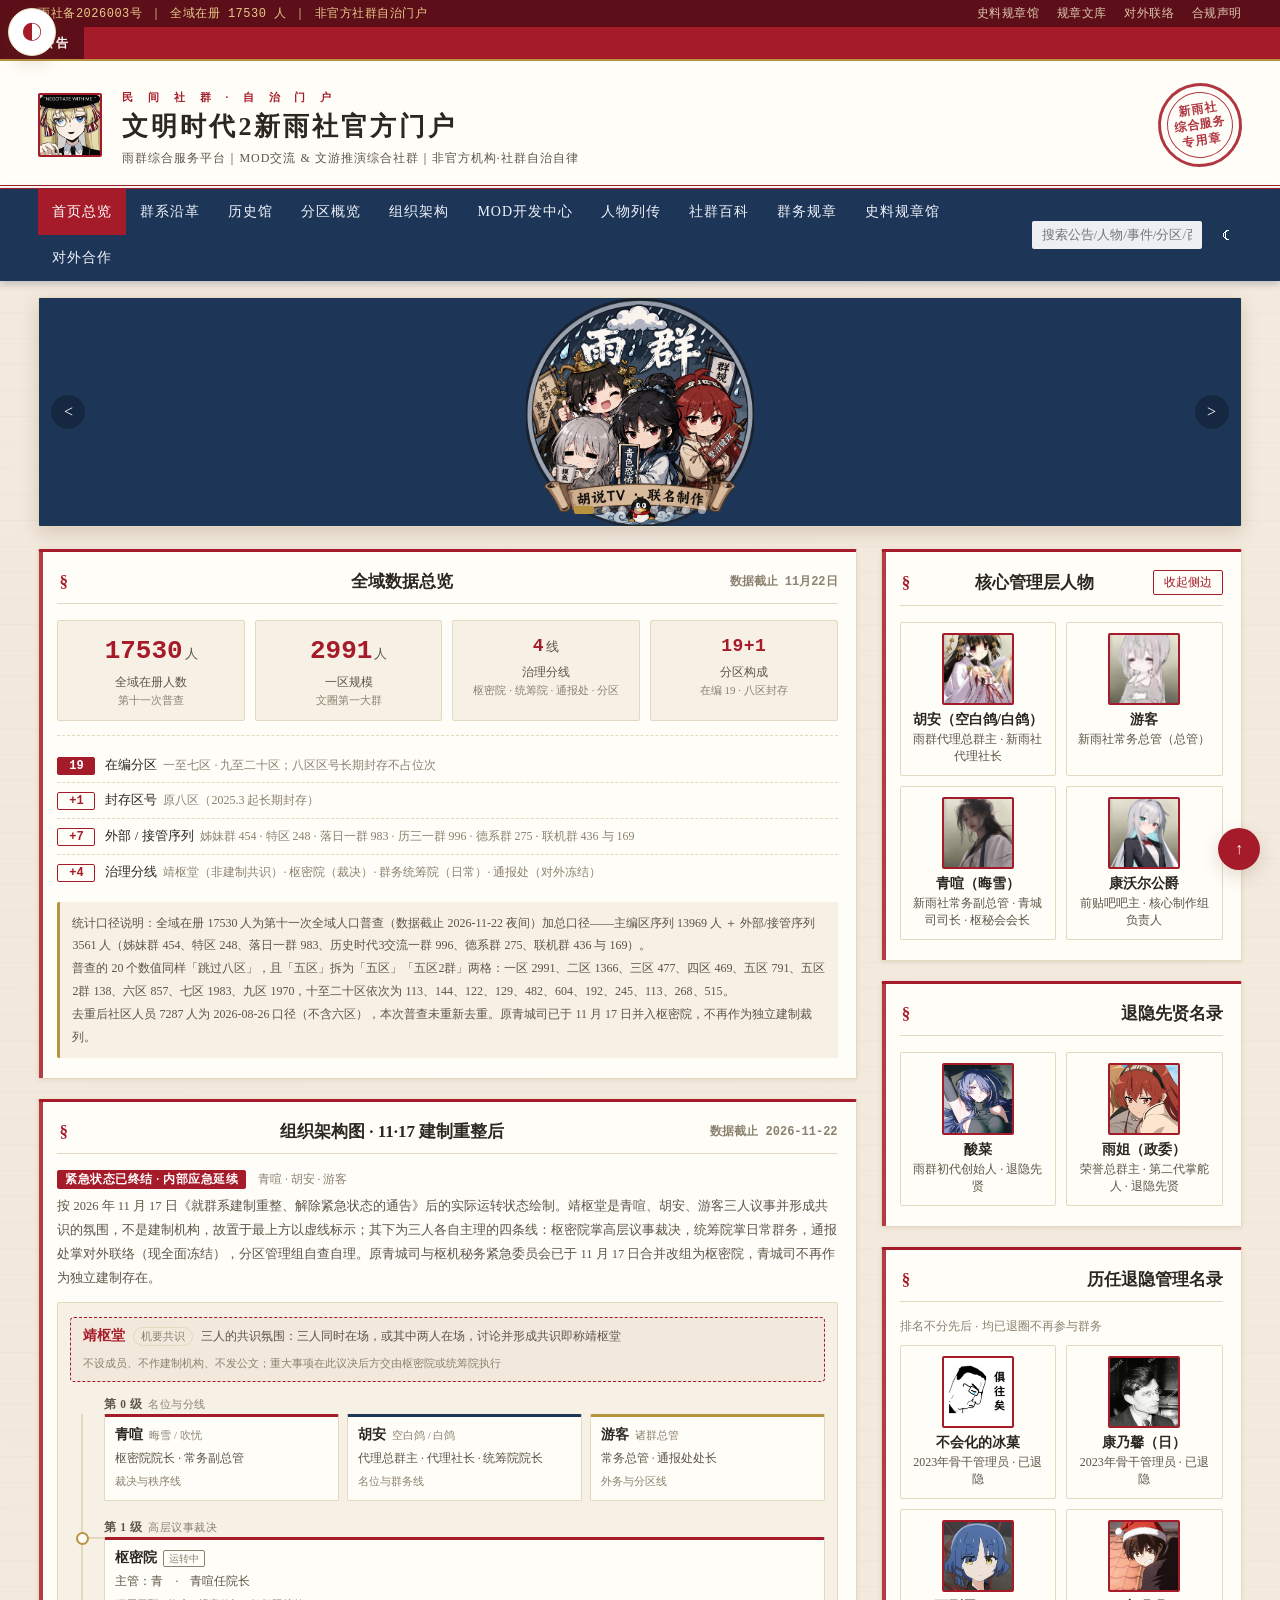
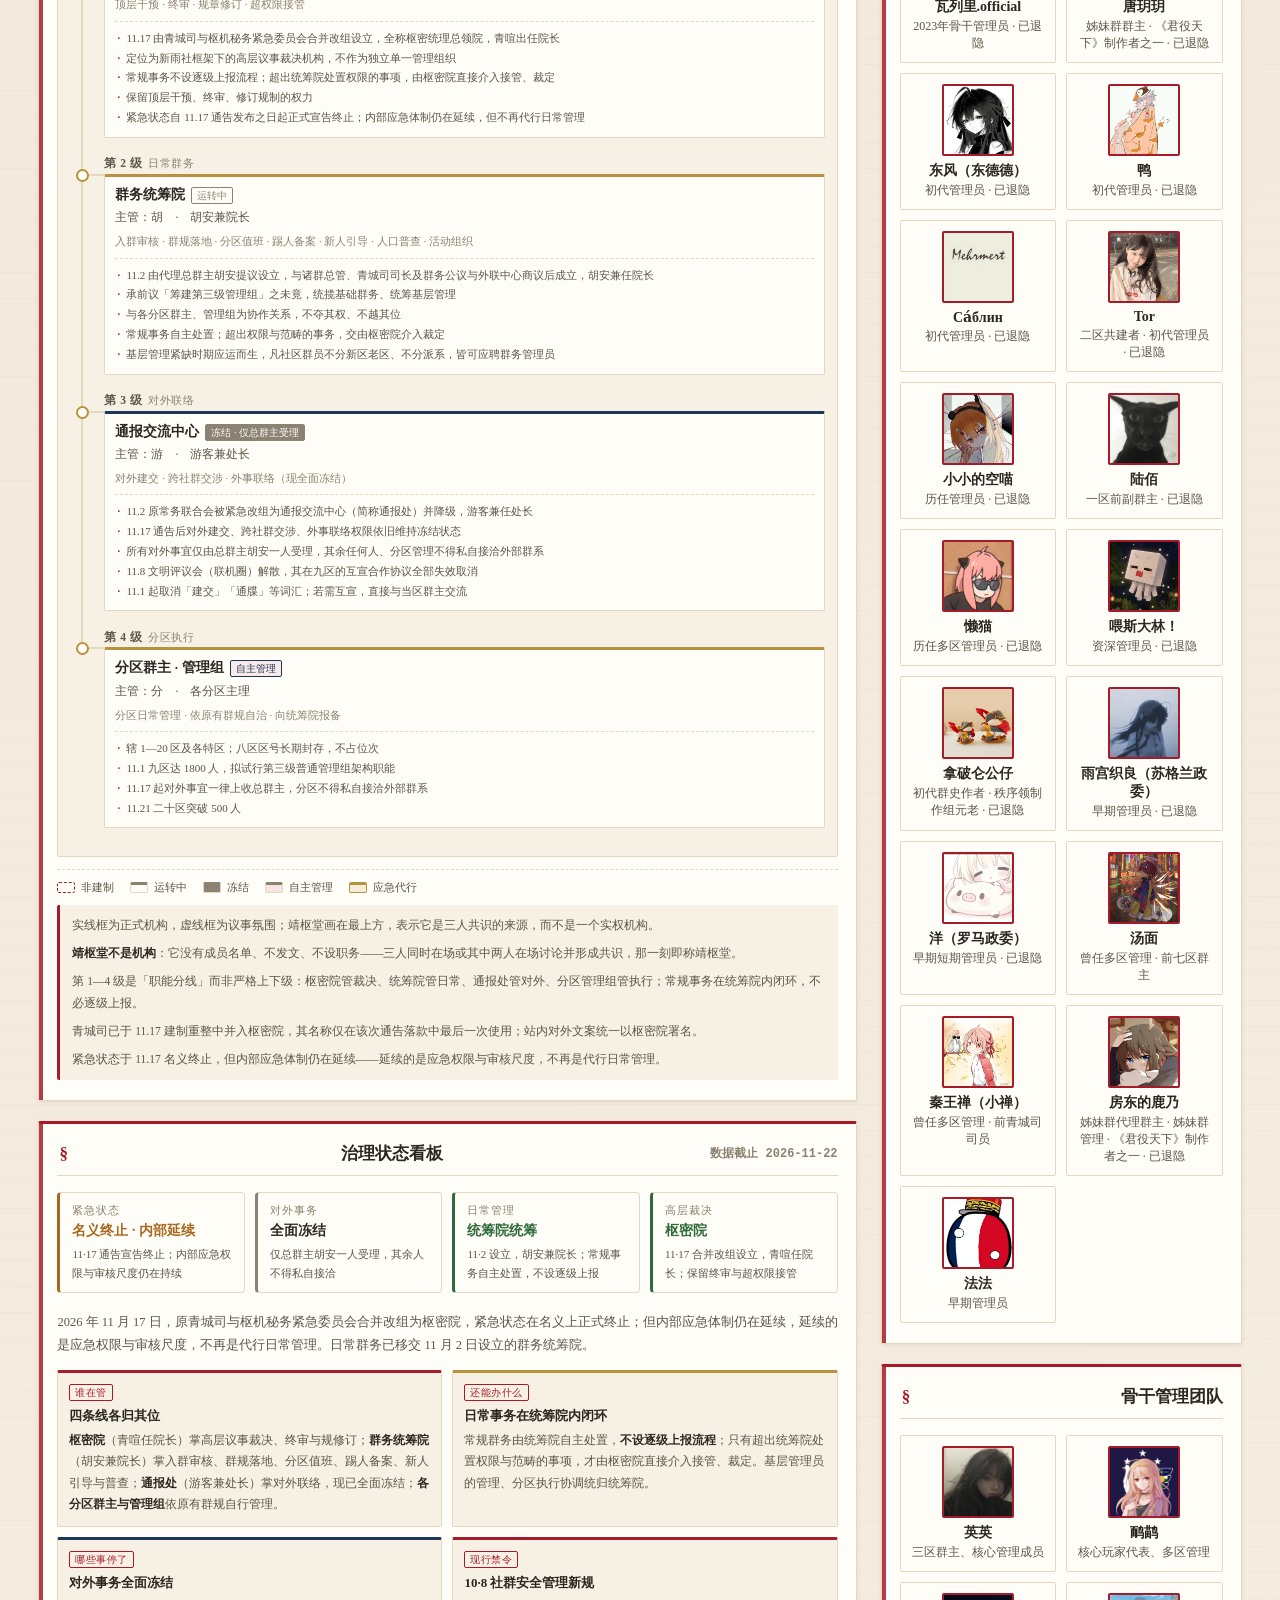
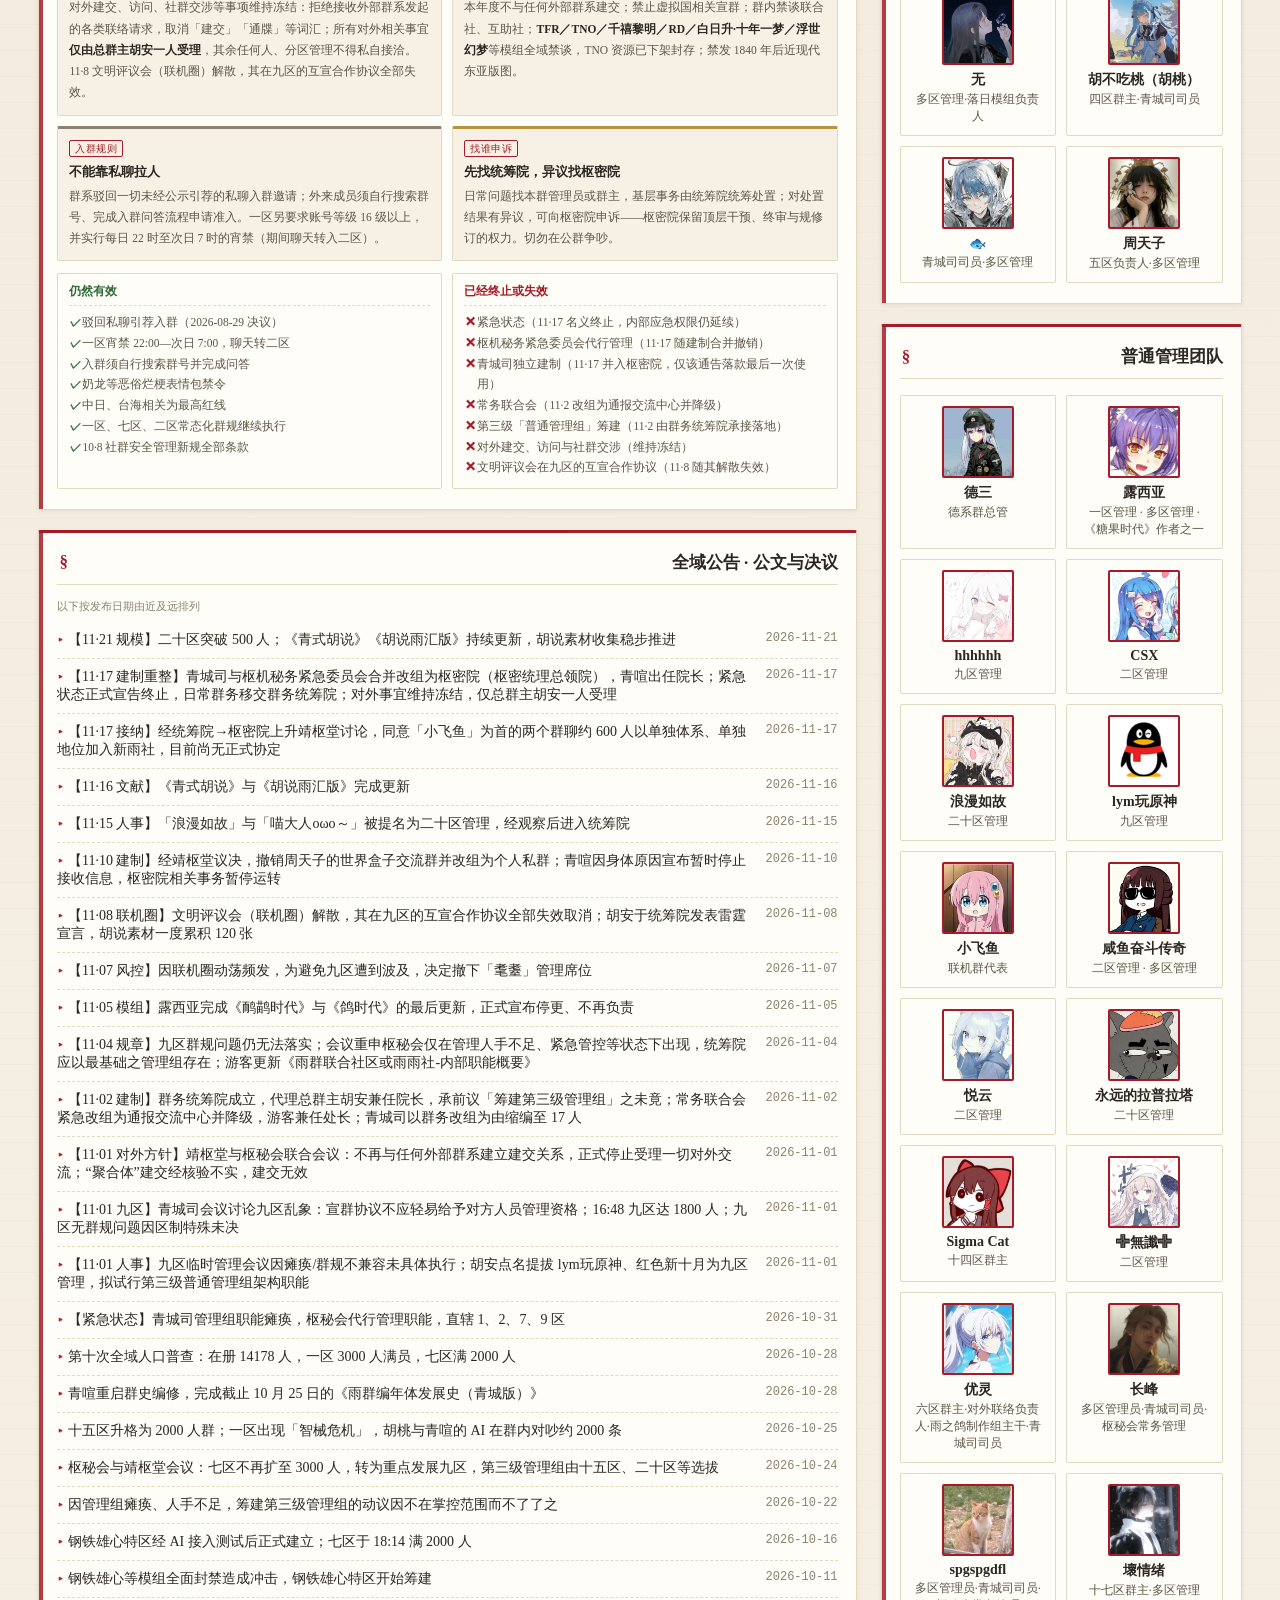
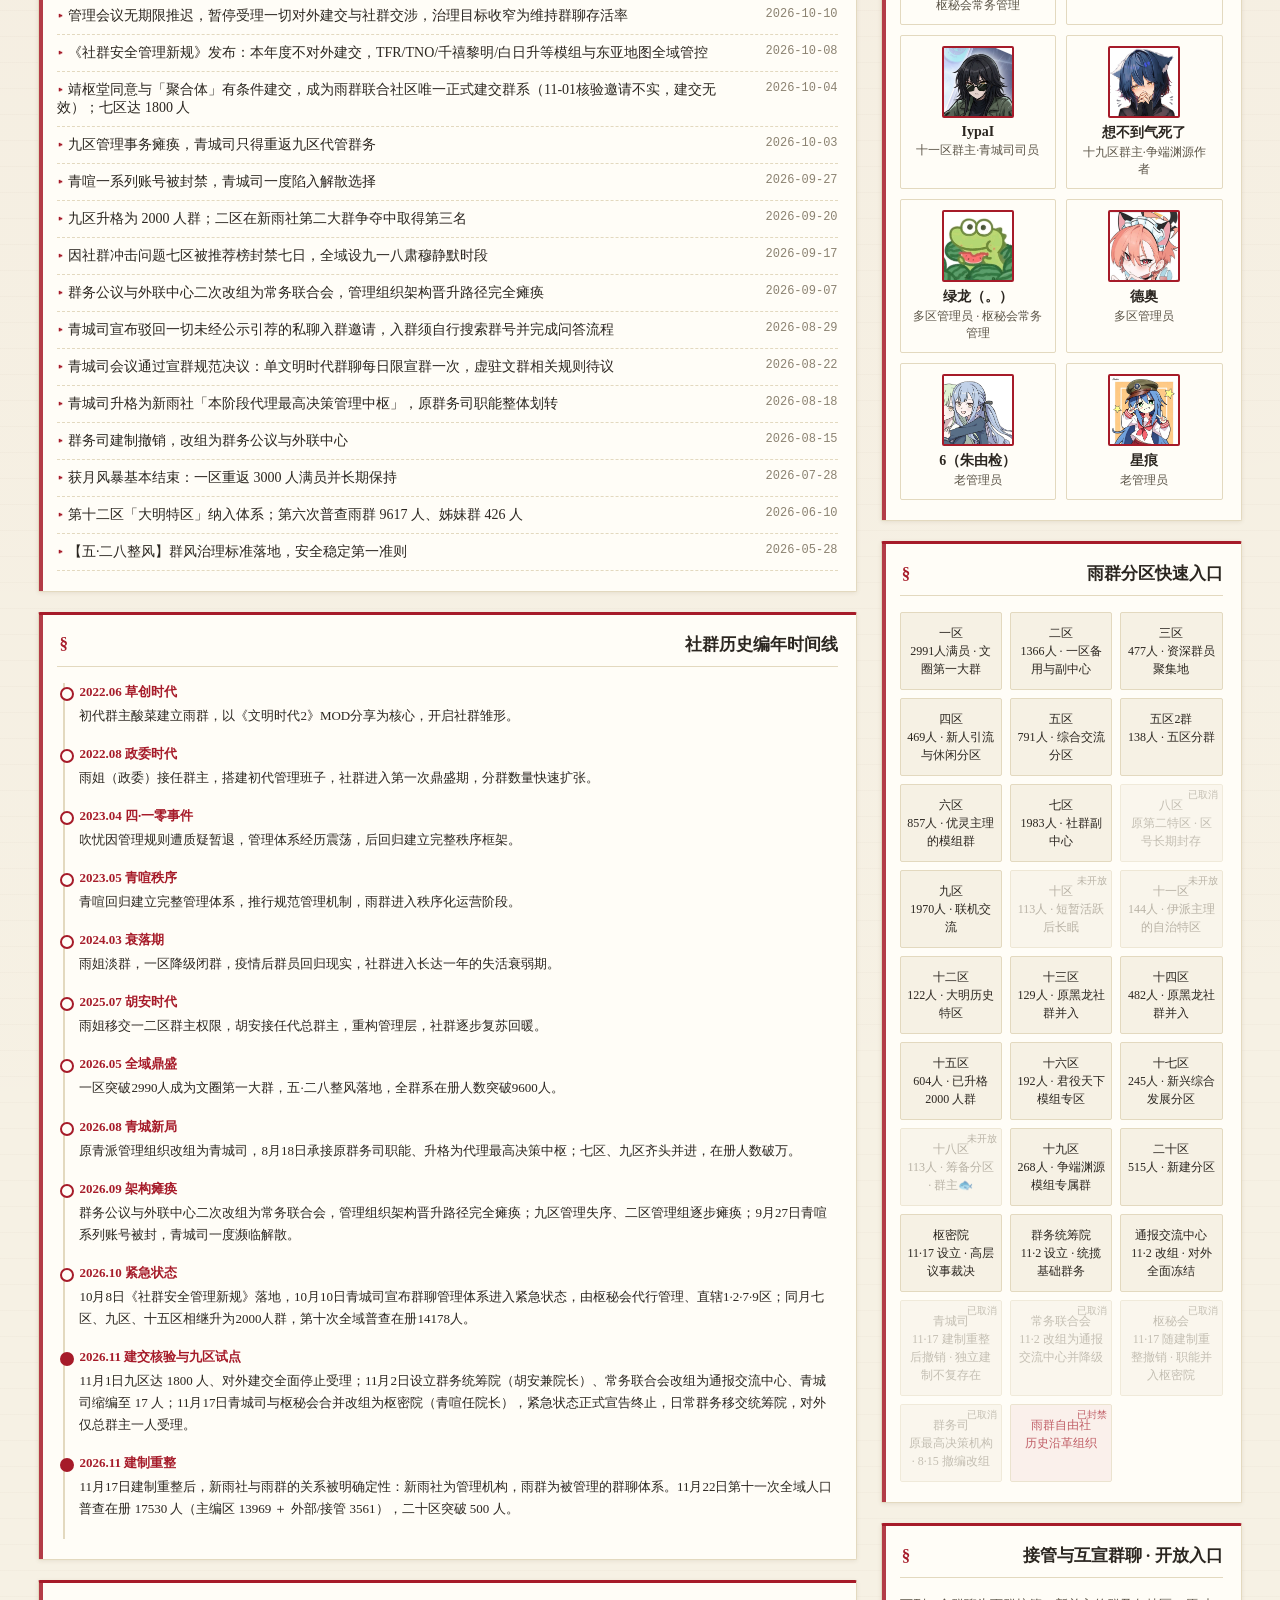
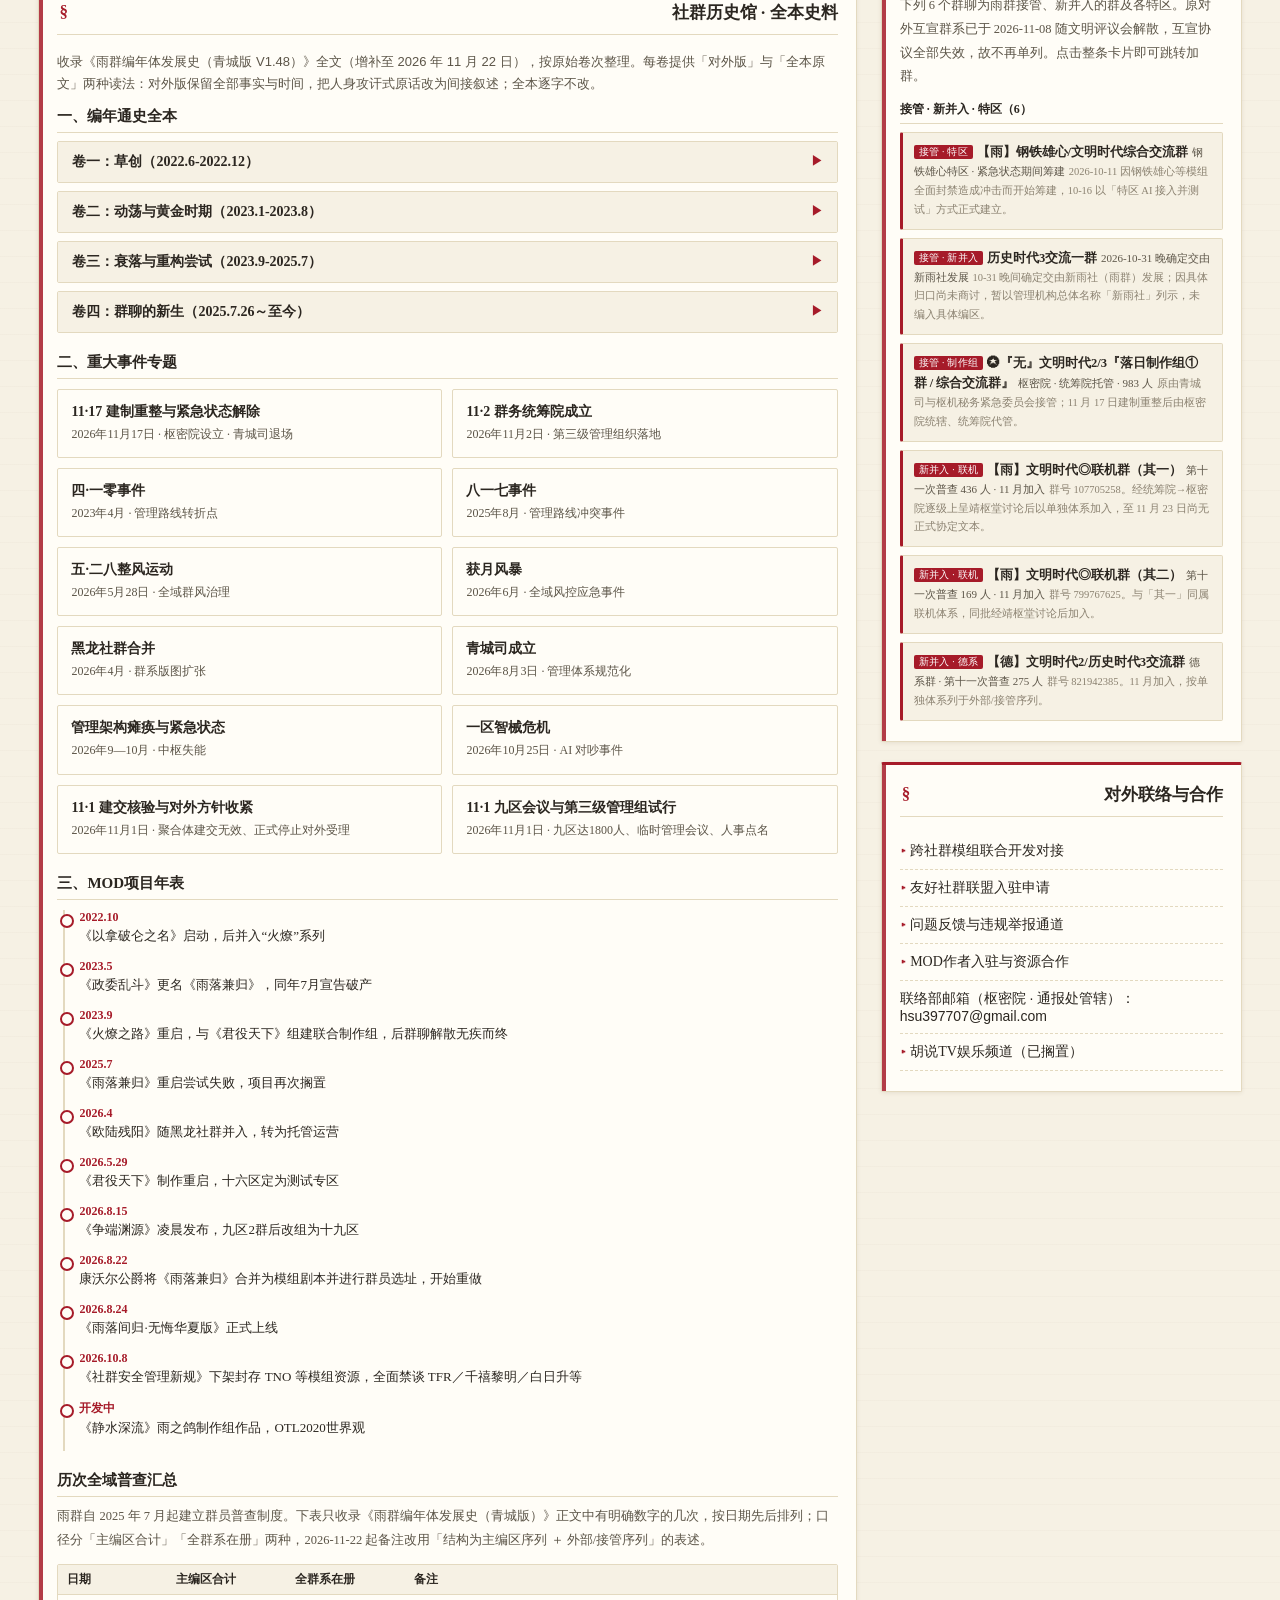
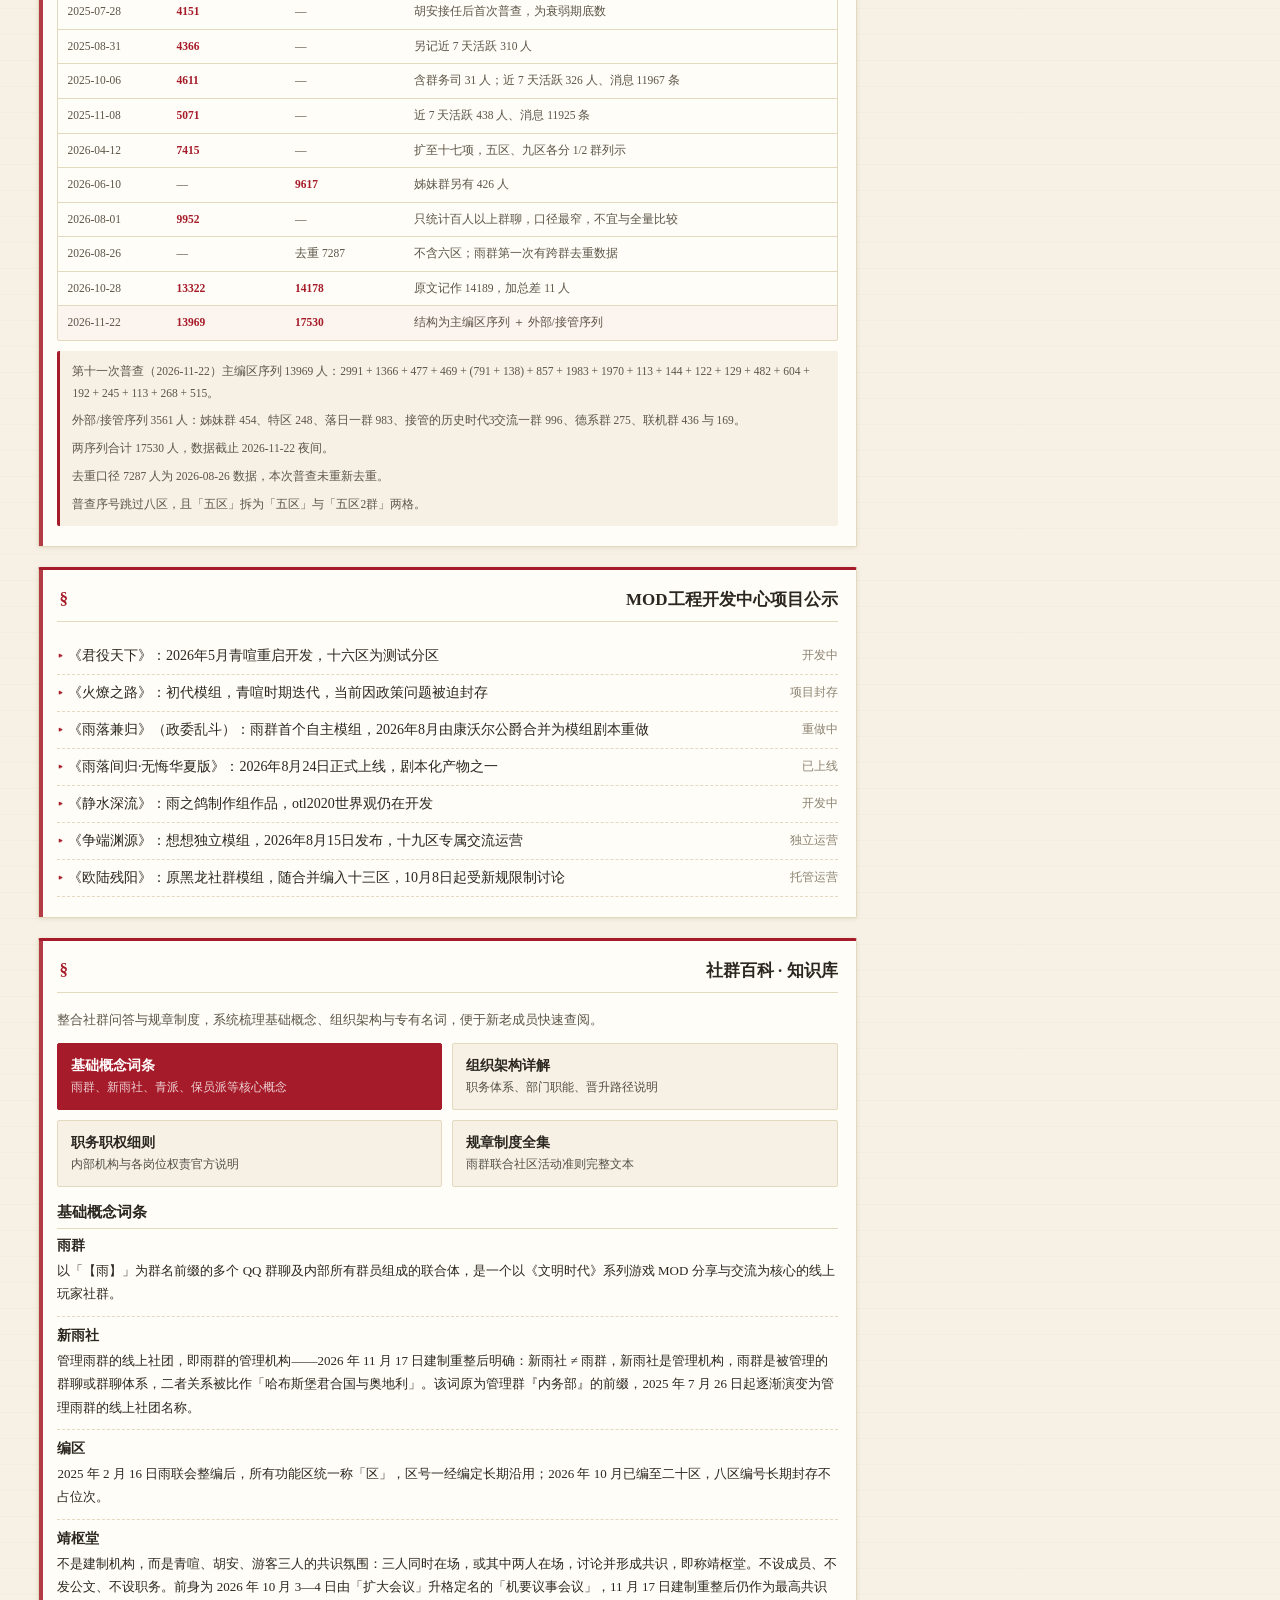
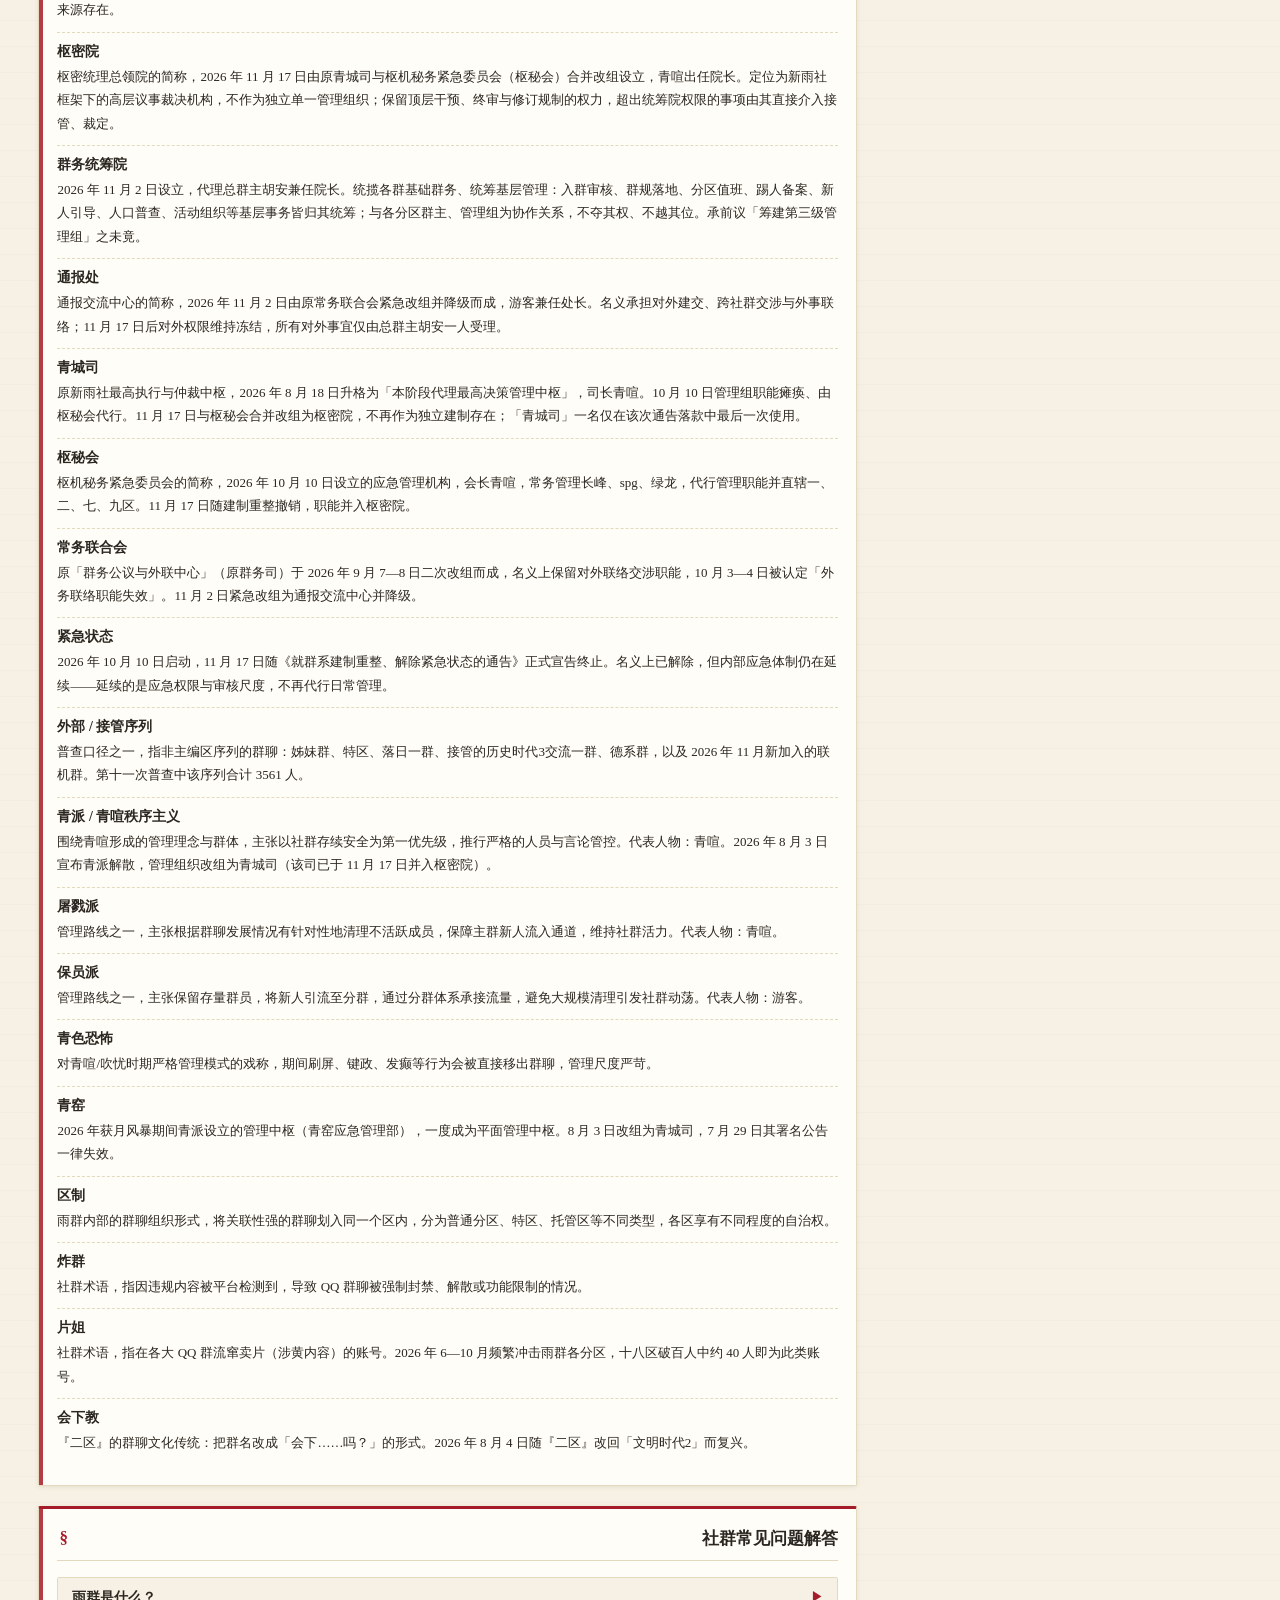
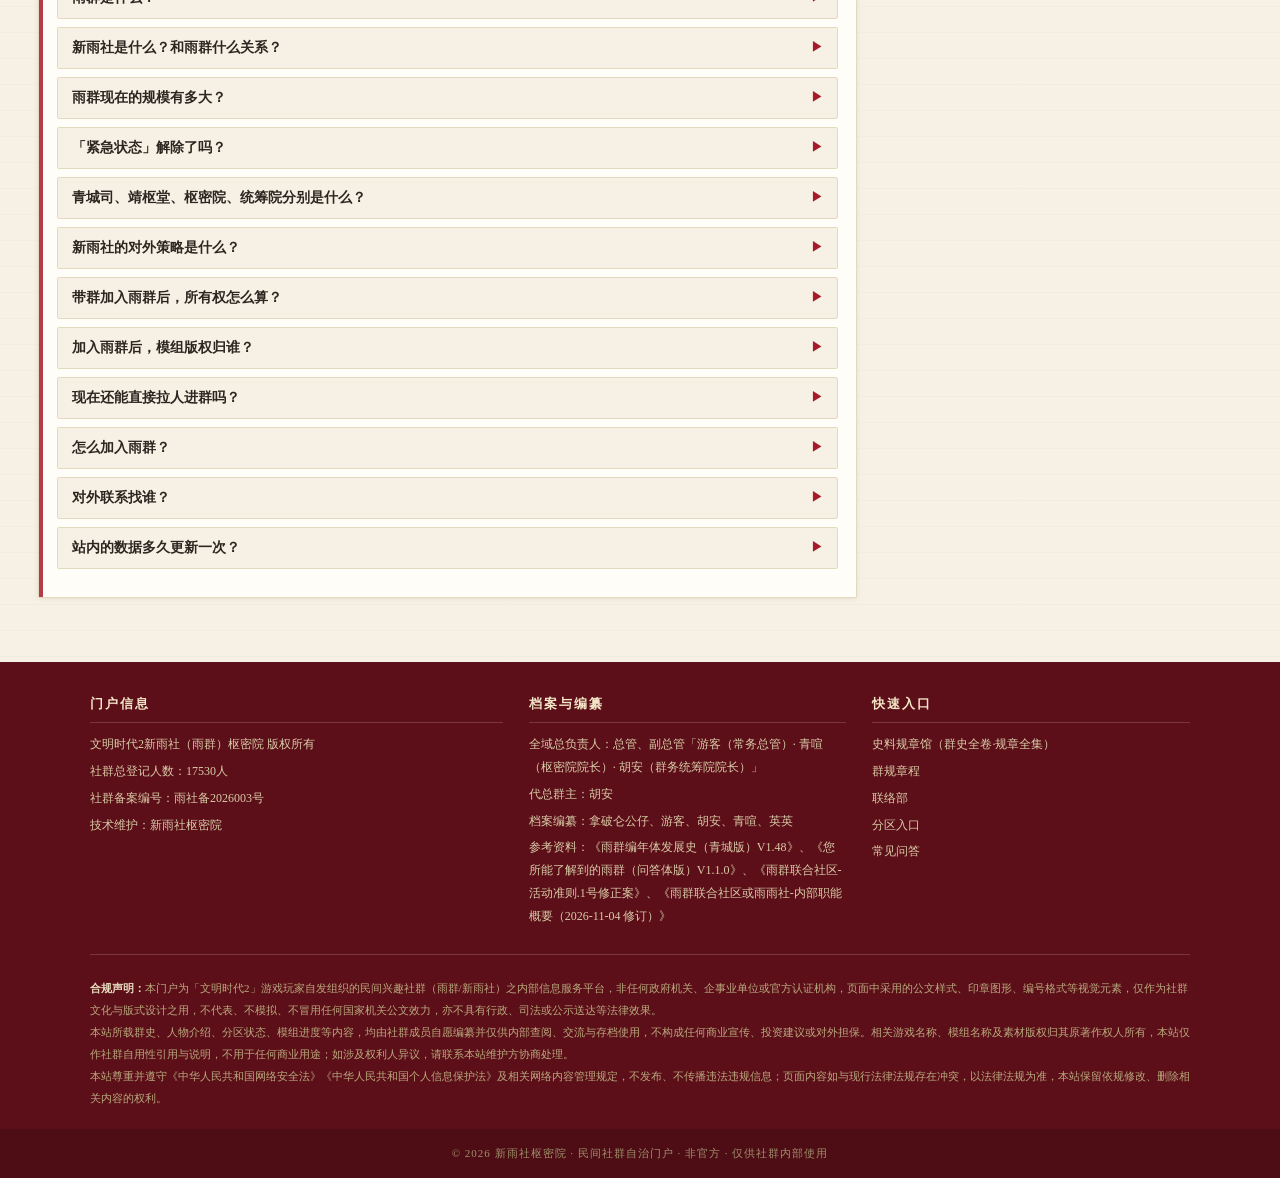
==== commit e1ca9f01: "重建站点：11·17 建制重整数据 + 七套主题 + 史书 V1.48 + Pages Functions 后端" ====
--- a/index.html
+++ b/index.html
@@ -1,3447 +1,380 @@
 <!DOCTYPE html>
-<html lang="zh-CN">
+
+<html lang="zh-CN" data-style="seal" data-scheme="light" data-size="md" data-motion="on">
 <head>
-<meta charset="UTF-8">
-<meta name="viewport" content="width=device-width, initial-scale=1.0, maximum-scale=1.0, user-scalable=no">
-<meta name="description" content="文明时代2新雨社官方门户，雨群综合服务平台，提供MOD交流、群史档案、分区入口、社群百科等服务。">
-<meta name="keywords" content="文明时代2,新雨社,雨群,MOD,君役天下,火燎之路,文游推演">
-<meta property="og:title" content="文明时代2新雨社官方门户 | 雨群综合服务平台">
-<meta property="og:description" content="雨群官方门户，MOD交流&文游推演综合社群，全域在册10804人">
-<meta property="og:type" content="website">
-<title>
-文明时代2新雨社官方门户 | 雨群综合服务平台
-</title>
-<style>
-        :root 
-  {
-                  --seal: #a61b29;
-              --seal-dark: #7d1420;
-              --seal-deep: #5c0f18;
-              --seal-light: #c8372a;
-              --gold: #b8933f;
-              --paper: #f6f1e4;
-              --paper-card: #fffdf7;
-              --ink: #2b2620;
-              --ink-secondary: #5c5548;
-              --ink-muted: #948c7a;
-              --border: #e3d9bf;
-              --navy: #1d3557;
-              --shadow: 0 1px 4px rgba(93, 66, 32, 0.08);
-              --shadow-hover: 0 6px 18px rgba(93, 66, 32, 0.16);
-              --stamp-rotate: -8deg;    }
-        [data-theme="dark"] 
-  {
-                  --seal: #d8564a;
-              --seal-dark: #b8372c;
-              --seal-deep: #8f2018;
-              --seal-light: #e8776a;
-              --gold: #d4b06a;
-              --paper: #191510;
-              --paper-card: #221c14;
-              --ink: #ece4d3;
-              --ink-secondary: #b8ac93;
-              --ink-muted: #7d735e;
-              --border: #3a3225;
-              --navy: #6f93c4;
-              --shadow: 0 1px 4px rgba(0,0,0,0.35);
-              --shadow-hover: 0 6px 18px rgba(0,0,0,0.5);    }
-        * 
-  {
-                  margin: 0;
-    padding: 0;
-    box-sizing: border-box;
-    font-family: "Noto Serif SC", "STSong", "SimSun", serif;    }
-        html 
-  {
-                  scroll-padding-top: 90px;
-    scroll-behavior: smooth;    }
-        html, body 
-  {
-                  width: 100%;
-    overflow-x: hidden;
-    background: var(--paper);
-    color: var(--ink);
-    transition: background 0.3s, color 0.3s;    }
-        body 
-  {
-                  background-image:                radial-gradient(circle at 15% 8%, rgba(166,27,41,0.04) 0, transparent 45%),                repeating-linear-gradient(180deg, rgba(93,66,32,0.02) 0px, rgba(93,66,32,0.02) 1px, transparent 1px, transparent 26px);    }
-        [data-theme="dark"] body 
-  {
-                  background-image:                radial-gradient(circle at 15% 8%, rgba(216,86,74,0.06) 0, transparent 45%),                repeating-linear-gradient(180deg, rgba(255,255,255,0.015) 0px, rgba(255,255,255,0.015) 1px, transparent 1px, transparent 26px);    }
-        ul 
-  {
-       list-style: none;    }
-        a 
-  {
-       text-decoration: none;
-    color: inherit;    }
-        img 
-  {
-       max-width: 100%;
-    height: auto;
-    display: block;    }
-        h1, h2, h3, h4, h5 
-  {
-       font-family: "Noto Serif SC", "STSong", "SimSun", serif;
-    font-weight: 700;    }
-        .mono, .doc-code, .date-tag, .stat-num 
-  {
-       font-family: "Consolas", "Courier New", monospace;    }
-        ::-webkit-scrollbar 
-  {
-       width: 8px;
-    height: 8px;    }
-        ::-webkit-scrollbar-thumb 
-  {
-       background: var(--seal);
-    border-radius: 4px;    }
-        ::-webkit-scrollbar-track 
-  {
-       background: var(--paper);    }
-        .gov-topbar 
-  {
-                  background: var(--seal-deep);
-    color: #f3e6c8;
-    font-size: 12px;
-    padding: 5px 3%;
-    display: flex;
-    justify-content: space-between;
-    align-items: center;
-    letter-spacing: 0.5px;    }
-        .gov-topbar .doc-code 
-  {
-       color: #e8c98a;    }
-        .gov-topbar .top-links a 
-  {
-       color: #f3e6c8;
-    margin-left: 14px;
-    opacity: 0.85;
-    transition: opacity 0.2s;    }
-        .gov-topbar .top-links a:hover 
-  {
-       opacity: 1;
-    text-decoration: underline;    }
-        .scroll-notice 
-  {
-                  background: var(--seal);
-    color: #fff;
-    height: 34px;
-    line-height: 34px;
-    position: relative;
-    overflow: hidden;
-    width: 100%;
-    border-bottom: 2px solid var(--gold);    }
-        .scroll-notice::before 
-  {
-                  content: "紧急通告";
-    position: absolute;
-    left: 0;
-    top: 0;
-    bottom: 0;
-    background: var(--seal-deep);
-    padding: 0 14px;
-    font-size: 12px;
-    font-weight: bold;
-    display: flex;
-    align-items: center;
-    z-index: 3;
-    letter-spacing: 2px;    }
-        .scroll-text 
-  {
-                  white-space: nowrap;
-    animation: scroll 30s linear infinite;
-    display: inline-block;
-    font-size: 13px;
-    padding-left: 100%;
-    margin-left: 84px;    }
-        .scroll-notice:hover .scroll-text 
-  {
-       animation-play-state: paused;    }
-        @keyframes scroll 
-  {
-                  0% 
-  {
-       transform: translateX(0);    }
-            100% 
-  {
-       transform: translateX(-100%);    }    }
-        .header 
-  {
-                  background: var(--paper-card);
-    padding: 22px 3% 18px;
-    display: flex;
-    align-items: center;
-    gap: 20px;
-    border-bottom: 4px double var(--seal);
-    width: 100%;
-    position: relative;
-    transition: background 0.3s;    }
-        .logo-box 
-  {
-                  width: 64px;
-    height: 64px;
-    border-radius: 4px;
-    flex-shrink: 0;
-    overflow: hidden;
-    border: 2px solid var(--seal);
-    background: var(--paper);    }
-        .logo-box img 
-  {
-       width: 100%;
-    height: 100%;
-    object-fit: cover;    }
-        .header-title 
-  {
-       flex: 1;
-    min-width: 0;    }
-        .header-title .eyebrow 
-  {
-                  font-size: 11px;
-    color: var(--seal);
-    letter-spacing: 6px;
-    font-weight: bold;
-    margin-bottom: 4px;    }
-        .header-title h1 
-  {
-                  color: var(--ink);
-    font-size: 26px;
-    letter-spacing: 3px;    }
-        .header-title p 
-  {
-                  color: var(--ink-secondary);
-    font-size: 12px;
-    margin-top: 6px;
-    letter-spacing: 1px;    }
-        .header-stamp 
-  {
-                  flex-shrink: 0;
-    width: 84px;
-    height: 84px;
-    border: 3px solid var(--seal);
-    border-radius: 50%;
-    color: var(--seal);
-    display: flex;
-    align-items: center;
-    justify-content: center;
-    text-align: center;
-    font-size: 12px;
-    font-weight: bold;
-    line-height: 1.3;
-    letter-spacing: 1px;
-    transform: rotate(var(--stamp-rotate));
-    opacity: 0.88;
-    position: relative;
-    user-select: none;    }
-        .header-stamp::before 
-  {
-                  content: '';
-    position: absolute;
-    inset: 6px;
-    border: 1px solid var(--seal);
-    border-radius: 50%;    }
-        @media screen and (max-width: 768px) 
-  {
-                  .header-stamp 
-  {
-       display: none;    }    }
-        .theme-toggle 
-  {
-                  background: none;
-    border: none;
-    color: #fff;
-    font-size: 16px;
-    cursor: pointer;
-    padding: 10px 12px;
-    margin-left: 8px;
-    flex-shrink: 0;    }
-        nav 
-  {
-                  background: var(--navy);
-    padding: 0 3%;
-    position: sticky;
-    top: 0;
-    z-index: 99;
-    box-shadow: 0 2px 8px rgba(29,53,87,0.3);
-    width: 100%;
-    display: flex;
-    align-items: center;
-    justify-content: space-between;    }
-        .nav-main 
-  {
-       display: flex;
-    flex-wrap: wrap;
-    flex: 1;    }
-        .nav-item 
-  {
-       position: relative;    }
-        .nav-item >
- a 
-  {
-                  display: block;
-    padding: 14px 14px;
-    color: #eef2fa;
-    font-size: 14px;
-    font-family: "PingFang SC","Microsoft YaHei",sans-serif;
-    transition: background 0.2s;
-    letter-spacing: 1px;    }
-        .nav-item >
- a:hover 
-  {
-       background: rgba(255,255,255,0.1);    }
-        .nav-item.active >
- a 
-  {
-       background: var(--seal);
-    color: #fff;    }
-        .sub-nav 
-  {
-                  position: absolute;
-    top: 100%;
-    left: 0;
-    width: 200px;
-    background: var(--paper-card);
-    box-shadow: var(--shadow-hover);
-    display: none;
-    z-index: 100;
-    border-top: 2px solid var(--seal);    }
-        .sub-nav li a 
-  {
-                  display: block;
-    padding: 10px 14px;
-    color: var(--ink);
-    font-size: 13px;
-    font-family: "PingFang SC","Microsoft YaHei",sans-serif;
-    transition: all 0.2s;    }
-        .sub-nav li a:hover 
-  {
-       background: var(--paper);
-    color: var(--seal);
-    padding-left: 18px;    }
-        .nav-item:hover .sub-nav 
-  {
-       display: block;    }
-        .nav-search 
-  {
-       position: relative;
-    flex-shrink: 0;
-    display: flex;
-    align-items: center;
-    gap: 8px;    }
-        .nav-search input 
-  {
-                  width: 170px;
-    padding: 6px 10px;
-    border: none;
-    border-radius: 3px;
-    font-size: 13px;
-    outline: none;
-    background: rgba(255,255,255,0.92);
-    font-family: "PingFang SC","Microsoft YaHei",sans-serif;    }
-        .nav-search input:focus 
-  {
-       background: #fff;    }
-        .search-result 
-  {
-                  position: absolute;
-    top: 100%;
-    right: 0;
-    width: 320px;
-    max-height: 400px;
-    overflow-y: auto;
-    background: var(--paper-card);
-    border: 1px solid var(--border);
-    border-radius: 4px;
-    box-shadow: var(--shadow-hover);
-    margin-top: 4px;
-    display: none;
-    z-index: 200;    }
-        .search-result.show 
-  {
-       display: block;    }
-        .search-group 
-  {
-                  padding: 8px 12px;
-    border-bottom: 1px solid var(--border);
-    font-size: 12px;
-    color: var(--seal);
-    font-weight: bold;
-    background: var(--paper);    }
-        .search-item 
-  {
-                  padding: 8px 12px;
-    font-size: 13px;
-    color: var(--ink);
-    cursor: pointer;
-    transition: background 0.2s;
-    font-family: "PingFang SC","Microsoft YaHei",sans-serif;    }
-        .search-item:hover 
-  {
-       background: var(--paper);
-    padding-left: 14px;    }
-        .search-empty 
-  {
-       padding: 20px;
-    text-align: center;
-    color: var(--ink-muted);
-    font-size: 13px;    }
-        .hamburger 
-  {
-       display: none;
-    background: none;
-    border: none;
-    color: #fff;
-    font-size: 20px;
-    cursor: pointer;
-    padding: 10px;    }
-        .banner-wrap 
-  {
-                  width: 94%;
-    margin: 16px auto 0;
-    height: 230px;
-    border-radius: 2px;
-    overflow: hidden;
-    position: relative;
-    box-shadow: var(--shadow-hover);
-    touch-action: pan-y;
-    border: 1px solid var(--border);    }
-        .banner-list 
-  {
-       display: flex;
-    height: 100%;
-    transition: transform 0.4s ease-out;    }
-        .banner-item 
-  {
-                  min-width: 100%;
-    height: 100%;
-    display: flex;
-    align-items: center;
-    justify-content: center;
-    padding: 0 30px;
-    color: #fff;
-    font-size: 19px;
-    font-weight: bold;
-    background: linear-gradient(135deg, var(--seal-deep), var(--seal));
-    position: relative;
-    text-align: center;
-    letter-spacing: 1px;    }
-        .banner-item.img-banner 
-  {
-       padding: 0;
-    background: var(--navy);    }
-        .banner-item.img-banner img 
-  {
-       height: 100%;
-    object-fit: contain;
-    margin: 0 auto;    }
-        .banner-btn 
-  {
-                  position: absolute;
-    top: 50%;
-    transform: translateY(-50%);
-    width: 34px;
-    height: 34px;
-    border-radius: 50%;
-    background: rgba(0,0,0,0.25);
-    border: none;
-    color: #fff;
-    font-size: 16px;
-    cursor: pointer;
-    transition: background 0.2s;
-    z-index: 2;    }
-        .banner-btn:hover 
-  {
-       background: rgba(0,0,0,0.4);    }
-        .prev 
-  {
-       left: 12px;    }
-        .next 
-  {
-       right: 12px;    }
-        .banner-dots 
-  {
-       position: absolute;
-    bottom: 12px;
-    left: 50%;
-    transform: translateX(-50%);
-    display: flex;
-    gap: 8px;
-    z-index: 2;    }
-        .banner-dot 
-  {
-       width: 8px;
-    height: 8px;
-    border-radius: 50%;
-    background: rgba(255,255,255,0.5);
-    cursor: pointer;
-    transition: all 0.2s;    }
-        .banner-dot.active 
-  {
-       background: var(--gold);
-    width: 20px;
-    border-radius: 4px;    }
-        .container 
-  {
-                  width: 94%;
-    margin: 22px auto;
-    display: grid;
-    grid-template-columns: 68% 30%;
-    gap: 2%;
-    transition: grid-template-columns 0.3s ease;    }
-        .container.collapse-side 
-  {
-       grid-template-columns: 100% 0%;    }
-        .container.collapse-side .right-side 
-  {
-       display: none;    }
-        .right-side 
-  {
-       display: flex;
-    flex-direction: column;    }
-        .card 
-  {
-                  border: 1px solid var(--border);
-    padding: 18px 18px 20px;
-    margin-bottom: 20px;
-    border-radius: 3px;
-    background: var(--paper-card);
-    box-shadow: var(--shadow);
-    transition: box-shadow 0.3s, transform 0.3s, background 0.3s;
-    position: relative;    }
-        .card::before 
-  {
-                  content: '';
-    position: absolute;
-    top: 0;
-    left: 0;
-    width: 4px;
-    height: 100%;
-    background: var(--seal);
-    opacity: 0.85;    }
-        .card:hover 
-  {
-       box-shadow: var(--shadow-hover);
-    transform: translateY(-2px);    }
-        .card h2 
-  {
-                  font-size: 17px;
-    color: var(--ink);
-    padding-left: 2px;
-    margin-bottom: 16px;
-    display: flex;
-    justify-content: space-between;
-    align-items: center;
-    border-bottom: 1px solid var(--border);
-    padding-bottom: 10px;    }
-        .card h2::before 
-  {
-                  content: '§';
-    color: var(--seal);
-    margin-right: 6px;
-    font-weight: bold;    }
-        .collapse-btn 
-  {
-                  border: 1px solid var(--seal);
-    background: transparent;
-    color: var(--seal);
-    padding: 3px 10px;
-    border-radius: 2px;
-    cursor: pointer;
-    font-size: 12px;
-    font-family: "PingFang SC","Microsoft YaHei",sans-serif;
-    transition: all 0.2s;    }
-        .collapse-btn:hover 
-  {
-       background: var(--seal);
-    color: #fff;    }
-        .news-list li 
-  {
-                  padding: 9px 0;
-    border-bottom: 1px dashed var(--border);
-    display: flex;
-    justify-content: space-between;
-    gap: 10px;
-    font-size: 14px;
-    transition: padding-left 0.2s;
-    font-family: "PingFang SC","Microsoft YaHei",sans-serif;    }
-        .news-list li:hover 
-  {
-       padding-left: 4px;    }
-        .news-list li a 
-  {
-       color: var(--ink);    }
-        .news-list li a:hover 
-  {
-       color: var(--seal);    }
-        .news-list li a::before 
-  {
-       content: '▸ ';
-    color: var(--seal);    }
-        .date-tag 
-  {
-       color: var(--ink-muted);
-    font-size: 12px;
-    flex-shrink: 0;    }
-        .collapse-panel 
-  {
-       border: 1px solid var(--border);
-    border-radius: 3px;
-    margin-bottom: 8px;
-    overflow: hidden;    }
-        .panel-head 
-  {
-                  background: var(--paper);
-    padding: 11px 14px;
-    cursor: pointer;
-    display: flex;
-    justify-content: space-between;
-    align-items: center;
-    font-size: 14px;
-    font-weight: bold;
-    color: var(--ink);
-    transition: background 0.2s;
-    user-select: none;
-    font-family: "PingFang SC","Microsoft YaHei",sans-serif;    }
-        .panel-head:hover 
-  {
-       background: var(--border);    }
-        .panel-head .arrow 
-  {
-       transition: transform 0.2s;
-    font-size: 12px;
-    color: var(--seal);    }
-        .panel-head.open .arrow 
-  {
-       transform: rotate(90deg);    }
-        .panel-body 
-  {
-                  padding: 0 14px;
-    max-height: 0;
-    overflow: hidden;
-    transition: max-height 0.3s ease, padding 0.3s ease;
-    font-size: 13px;
-    line-height: 1.8;
-    color: var(--ink);
-    font-family: "PingFang SC","Microsoft YaHei",sans-serif;    }
-        .panel-body.open 
-  {
-       padding: 12px 14px;
-    max-height: 25000px;
-    overflow-y:auto;    }
-        .zone-grid 
-  {
-       display: grid;
-    grid-template-columns: repeat(3,1fr);
-    gap: 8px;
-    margin-top: 10px;    }
-        .zone-item 
-  {
-                  background: var(--paper);
-    padding: 11px 6px;
-    text-align: center;
-    border-radius: 2px;
-    cursor: pointer;
-    font-size: 12px;
-    transition: all 0.2s;
-    color: var(--ink);
-    line-height: 1.5;
-    position: relative;
-    border: 1px solid var(--border);
-    font-family: "PingFang SC","Microsoft YaHei",sans-serif;    }
-        .zone-item:hover:not(.disabled):not(.canceled):not(.banned) 
-  {
-                  background: var(--seal);
-    color: #fff;
-    border-color: var(--seal);
-    transform: translateY(-1px);    }
-        .zone-item.disabled 
-  {
-       background: var(--paper);
-    color: var(--ink-muted);
-    cursor: not-allowed;
-    opacity: 0.6;    }
-        .zone-item.disabled::after 
-  {
-       content: "未开放";
-    position: absolute;
-    top: 2px;
-    right: 4px;
-    font-size: 10px;
-    color: var(--ink-muted);    }
-        .zone-item.canceled 
-  {
-       background: var(--paper);
-    color: var(--ink-muted);
-    cursor: not-allowed;
-    opacity: 0.5;    }
-        .zone-item.canceled::after 
-  {
-       content: "已取消";
-    position: absolute;
-    top: 2px;
-    right: 4px;
-    font-size: 10px;
-    color: var(--ink-muted);    }
-        .zone-item.banned 
-  {
-       background: rgba(166,27,41,0.08);
-    color: var(--seal);
-    cursor: not-allowed;
-    opacity: 0.7;    }
-        .zone-item.banned::after 
-  {
-       content: "已封禁";
-    position: absolute;
-    top: 2px;
-    right: 4px;
-    font-size: 10px;
-    color: var(--seal);    }
-        .people-grid 
-  {
-       display: grid;
-    grid-template-columns: repeat(2,1fr);
-    gap: 10px;
-    margin-top: 10px;    }
-        .people-card 
-  {
-                  border: 1px solid var(--border);
-    padding: 10px;
-    border-radius: 3px;
-    text-align: center;
-    cursor: pointer;
-    transition: all 0.2s;
-    background: var(--paper-card);    }
-        .people-card:hover 
-  {
-       border-color: var(--seal);
-    box-shadow: var(--shadow-hover);    }
-        .people-card img 
-  {
-                  width: 72px;
-    height: 72px;
-    border-radius: 3px;
-    margin: 0 auto 6px;
-    border: 2px solid var(--seal);
-    background: var(--paper);
-    object-fit: cover;    }
-        .people-name 
-  {
-       font-weight: bold;
-    color: var(--ink);
-    font-size: 14px;    }
-        .people-desc 
-  {
-       font-size: 12px;
-    color: var(--ink-secondary);
-    margin-top: 2px;
-    font-family: "PingFang SC","Microsoft YaHei",sans-serif;    }
-        .timeline 
-  {
-       position: relative;
-    padding-left: 22px;
-    margin-top: 10px;    }
-        .timeline::before 
-  {
-       content: '';
-    position: absolute;
-    left: 6px;
-    top: 0;
-    bottom: 0;
-    width: 2px;
-    background: var(--border);    }
-        .timeline-item 
-  {
-       position: relative;
-    padding-bottom: 18px;    }
-        .timeline-item::before 
-  {
-                  content: '';
-    position: absolute;
-    left: -19px;
-    top: 4px;
-    width: 10px;
-    height: 10px;
-    border-radius: 50%;
-    background: var(--paper-card);
-    border: 2px solid var(--seal);    }
-        .timeline-item.active::before 
-  {
-       background: var(--seal);    }
-        .timeline-date 
-  {
-       font-size: 13px;
-    color: var(--seal);
-    font-weight: bold;
-    margin-bottom: 4px;    }
-        .timeline-content 
-  {
-       font-size: 13px;
-    color: var(--ink);
-    line-height: 1.7;
-    font-family: "PingFang SC","Microsoft YaHei",sans-serif;    }
-        .rule-section 
-  {
-       margin-bottom: 14px;    }
-        .rule-section h4 
-  {
-       color: var(--ink);
-    font-size: 14px;
-    margin-bottom: 6px;
-    border-bottom: 1px dashed var(--border);
-    padding-bottom: 4px;    }
-        .rule-section ul 
-  {
-       padding-left: 18px;
-    list-style: disc;
-    font-size: 13px;
-    line-height: 1.9;
-    color: var(--ink);
-    font-family: "PingFang SC","Microsoft YaHei",sans-serif;    }
-        .history-volume 
-  {
-       margin-bottom: 12px;    }
-        .history-chapter 
-  {
-       margin: 10px 0;
-    padding-left: 12px;
-    border-left: 2px solid var(--gold);    }
-        .history-chapter h5 
-  {
-       color: var(--ink);
-    font-size: 13px;
-    margin: 8px 0 4px;    }
-        .history-chapter p 
-  {
-       font-size: 13px;
-    line-height: 1.9;
-    color: var(--ink);
-    margin-bottom: 6px;
-    text-indent: 2em;
-    font-family: "PingFang SC","Microsoft YaHei",sans-serif;    }
-        .history-comment 
-  {
-                  color: var(--ink-secondary);
-    font-style: italic;
-    margin: 8px 0;
-    padding: 10px 12px;
-    background: var(--paper);
-    border-left: 3px solid var(--seal);
-    border-radius: 2px;
-    font-size: 12px;
-    font-family: "PingFang SC","Microsoft YaHei",sans-serif;    }
-        .event-card-grid 
-  {
-       display: grid;
-    grid-template-columns: repeat(2, 1fr);
-    gap: 10px;
-    margin-top: 10px;    }
-        .event-card 
-  {
-                  border: 1px solid var(--border);
-    border-radius: 3px;
-    padding: 13px;
-    cursor: pointer;
-    transition: all 0.2s;
-    background: var(--paper-card);    }
-        .event-card:hover 
-  {
-       border-color: var(--seal);
-    transform: translateY(-2px);
-    box-shadow: var(--shadow-hover);    }
-        .event-card h4 
-  {
-       color: var(--ink);
-    font-size: 14px;
-    margin-bottom: 4px;    }
-        .event-card p 
-  {
-       font-size: 12px;
-    color: var(--ink-secondary);
-    line-height: 1.6;
-    font-family: "PingFang SC","Microsoft YaHei",sans-serif;    }
-        .mod-timeline 
-  {
-       position: relative;
-    padding-left: 22px;
-    margin-top: 10px;    }
-        .mod-timeline::before 
-  {
-       content: '';
-    position: absolute;
-    left: 6px;
-    top: 0;
-    bottom: 0;
-    width: 2px;
-    background: var(--border);    }
-        .mod-item 
-  {
-       position: relative;
-    padding-bottom: 14px;    }
-        .mod-item::before 
-  {
-                  content: '';
-    position: absolute;
-    left: -19px;
-    top: 4px;
-    width: 10px;
-    height: 10px;
-    border-radius: 50%;
-    background: var(--paper-card);
-    border: 2px solid var(--seal);    }
-        .mod-date 
-  {
-       font-size: 12px;
-    color: var(--seal);
-    font-weight: bold;
-    margin-bottom: 2px;    }
-        .mod-name 
-  {
-       font-size: 13px;
-    color: var(--ink);
-    font-family: "PingFang SC","Microsoft YaHei",sans-serif;    }
-        .wiki-catalog 
-  {
-       display: grid;
-    grid-template-columns: repeat(2, 1fr);
-    gap: 10px;
-    margin-top: 10px;    }
-        .wiki-catalog-item 
-  {
-                  padding: 13px;
-    background: var(--paper);
-    border: 1px solid var(--border);
-    border-radius: 3px;
-    cursor: pointer;
-    transition: all 0.2s;    }
-        .wiki-catalog-item:hover 
-  {
-       background: var(--seal);
-    color: #fff;
-    border-color: var(--seal);    }
-        .wiki-catalog-item.active 
-  {
-       background: var(--seal);
-    color: #fff;
-    border-color: var(--seal);    }
-        .wiki-catalog-item h4 
-  {
-       font-size: 14px;
-    margin-bottom: 4px;    }
-        .wiki-catalog-item p 
-  {
-       font-size: 12px;
-    opacity: 0.8;
-    font-family: "PingFang SC","Microsoft YaHei",sans-serif;    }
-        .wiki-term 
-  {
-       margin-bottom: 10px;
-    padding-bottom: 10px;
-    border-bottom: 1px dashed var(--border);    }
-        .wiki-term:last-child 
-  {
-       border-bottom: none;
-    margin-bottom: 0;    }
-        .wiki-term h4 
-  {
-       color: var(--ink);
-    font-size: 14px;
-    margin-bottom: 4px;    }
-        .wiki-term p 
-  {
-       font-size: 13px;
-    line-height: 1.8;
-    color: var(--ink);
-    font-family: "PingFang SC","Microsoft YaHei",sans-serif;    }
-        .float-catalog 
-  {
-                  position: fixed;
-    right: 20px;
-    top: 50%;
-    transform: translateY(-50%);
-    background: var(--paper-card);
-    border: 1px solid var(--border);
-    border-radius: 3px;
-    padding: 12px 10px;
-    box-shadow: var(--shadow-hover);
-    z-index: 90;
-    max-width: 160px;
-    display: none;
-    border-left: 3px solid var(--seal);    }
-        .float-catalog.show 
-  {
-       display: block;    }
-        .float-catalog h4 
-  {
-       color: var(--ink);
-    font-size: 13px;
-    margin-bottom: 8px;
-    padding-bottom: 6px;
-    border-bottom: 1px solid var(--border);    }
-        .float-catalog ul li 
-  {
-                  padding: 4px 0;
-    font-size: 12px;
-    color: var(--ink-secondary);
-    cursor: pointer;
-    transition: all 0.2s;
-    line-height: 1.5;
-    font-family: "PingFang SC","Microsoft YaHei",sans-serif;    }
-        .float-catalog ul li:hover, .float-catalog ul li.active 
-  {
-       color: var(--seal);
-    padding-left: 4px;    }
-        .modal-mask 
-  {
-                  position: fixed;
-    top: 0;
-    left: 0;
-    width: 100vw;
-    height: 100vh;
-    background: rgba(20,14,8,0.6);
-    z-index: 999;
-    display: none;
-    align-items: center;
-    justify-content: center;
-    padding: 10px;
-    opacity: 0;
-    transition: opacity 0.3s;
-    overflow-y: auto;    }
-        .modal-mask.show 
-  {
-       display: flex;
-    opacity: 1;    }
-        .modal-box 
-  {
-                  width: 100%;
-    max-width: 680px;
-    background: var(--paper-card);
-    border-radius: 4px;
-    padding: 22px;
-    position: relative;
-    max-height: 85vh;
-    overflow-y: auto;
-    transform: scale(0.9);
-    transition: transform 0.3s;
-    border-top: 4px solid var(--seal);    }
-        .modal-mask.show .modal-box 
-  {
-       transform: scale(1);    }
-        .modal-close 
-  {
-                  position: absolute;
-    top: 14px;
-    right: 14px;
-    border: none;
-    background: var(--seal);
-    color: #fff;
-    width: 26px;
-    height: 26px;
-    border-radius: 50%;
-    cursor: pointer;
-    font-size: 14px;
-    transition: background 0.2s;    }
-        .modal-close:hover 
-  {
-       background: var(--seal-deep);    }
-        .modal-head 
-  {
-       display: flex;
-    gap: 16px;
-    margin-bottom: 14px;
-    align-items: center;    }
-        .modal-head img 
-  {
-                  width: 100px;
-    height: 100px;
-    border-radius: 4px;
-    border: 3px solid var(--seal);
-    background: var(--paper);
-    flex-shrink: 0;
-    object-fit: cover;    }
-        .modal-title h3 
-  {
-       font-size: 20px;
-    color: var(--ink);
-    margin-bottom: 4px;    }
-        .modal-title p 
-  {
-       color: var(--ink-secondary);
-    font-size: 13px;
-    font-family: "PingFang SC","Microsoft YaHei",sans-serif;    }
-        .modal-body 
-  {
-       line-height: 1.8;
-    color: var(--ink);
-    font-size: 14px;
-    font-family: "PingFang SC","Microsoft YaHei",sans-serif;    }
-        .modal-body h4 
-  {
-       color: var(--ink);
-    margin: 10px 0 6px;
-    font-size: 15px;    }
-        .modal-btn 
-  {
-                  display: inline-block;
-    margin-top: 14px;
-    padding: 9px 22px;
-    background: var(--seal);
-    color: #fff;
-    border-radius: 2px;
-    text-align: center;
-    cursor: pointer;
-    font-size: 13px;
-    transition: background 0.2s;
-    border: none;
-    font-family: "PingFang SC","Microsoft YaHei",sans-serif;
-    letter-spacing: 1px;    }
-        .modal-btn:hover 
-  {
-       background: var(--seal-deep);    }
-        .modal-btn.disabled 
-  {
-       background: var(--ink-muted);
-    cursor: not-allowed;    }
-        .back-top 
-  {
-                  position: fixed;
-    right: 20px;
-    bottom: 30px;
-    width: 42px;
-    height: 42px;
-    border-radius: 50%;
-    background: var(--seal);
-    color: #fff;
-    border: none;
-    font-size: 16px;
-    cursor: pointer;
-    display: none;
-    box-shadow: var(--shadow-hover);
-    transition: transform 0.2s;
-    z-index: 90;    }
-        .back-top:hover 
-  {
-       transform: translateY(-2px);    }
-        .loading-placeholder 
-  {
-       color: var(--ink-muted);
-    font-size: 13px;
-    text-align: center;
-    padding: 20px;
-    font-family: "PingFang SC","Microsoft YaHei",sans-serif;    }
-        footer 
-  {
-                  margin-top: 44px;
-    background: var(--seal-deep);
-    color: #e8dcc0;
-    padding: 0;
-    font-size: 12px;
-    line-height: 1.9;    }
-        .footer-inner 
-  {
-                  width: 94%;
-    max-width: 1100px;
-    margin: 0 auto;
-    padding: 30px 0 20px;    }
-        .footer-grid 
-  {
-                  display: grid;
-    grid-template-columns: 1.3fr 1fr 1fr;
-    gap: 26px;
-    padding-bottom: 22px;
-    border-bottom: 1px solid rgba(232,220,192,0.2);    }
-        .footer-col h5 
-  {
-                  color: #f3e6c8;
-    font-size: 13px;
-    letter-spacing: 2px;
-    margin-bottom: 10px;
-    padding-bottom: 6px;
-    border-bottom: 1px solid rgba(232,220,192,0.25);    }
-        .footer-col p, .footer-col li 
-  {
-       font-size: 12px;
-    color: #d9cba8;
-    margin-bottom: 4px;
-    font-family: "PingFang SC","Microsoft YaHei",sans-serif;    }
-        .footer-legal 
-  {
-                  margin-top: 18px;
-    padding-top: 4px;
-    font-size: 11px;
-    color: #b9a97e;
-    line-height: 2;
-    font-family: "PingFang SC","Microsoft YaHei",sans-serif;    }
-        .footer-legal strong 
-  {
-       color: #e8dcc0;    }
-        .footer-bottom 
-  {
-                  text-align: center;
-    padding: 14px 0;
-    background: var(--seal-deep);
-    filter: brightness(0.85);
-    font-size: 11px;
-    color: #c7b78d;
-    letter-spacing: 1px;    }
-        @media screen and (max-width: 768px) 
-  {
-                  .footer-grid 
-  {
-       grid-template-columns: 1fr;
-    gap: 18px;    }    }
-        @media screen and (max-width: 768px) 
-  {
-                  .gov-topbar 
-  {
-       font-size: 10px;    }
-            .container 
-  {
-       grid-template-columns: 100%;
-    gap:0;    }
-            .zone-grid 
-  {
-       grid-template-columns: repeat(3,1fr);    }
-            .people-grid 
-  {
-       grid-template-columns: repeat(2,1fr);    }
-            .header-title h1 
-  {
-       font-size: 18px;
-    letter-spacing: 1px;    }
-            .header-title .eyebrow 
-  {
-       letter-spacing: 3px;    }
-            .banner-item 
-  {
-       font-size: 15px;
-    padding: 0 20px;    }
-            .modal-head 
-  {
-       flex-direction: column;
-    text-align: center;    }
-            .event-card-grid 
-  {
-       grid-template-columns: 1fr;    }
-            .wiki-catalog 
-  {
-       grid-template-columns: 1fr;    }
-            .right-side 
-  {
-       display: none;    }
-            .float-catalog 
-  {
-                      position: fixed;
-    bottom: 10px;
-    right: 10px;
-    top: auto;
-    transform: none;
-    max-width: 140px;
-    padding: 8px;
-    display: none;    }
-            .float-catalog.show 
-  {
-       display: block;    }
-            .hamburger 
-  {
-       display: block;    }
-            .nav-main 
-  {
-                      position: absolute;
-    top: 100%;
-    left: 0;
-    width: 100%;
-    background: var(--navy);
-    flex-direction: column;
-    display: none;
-    padding: 6px 0;
-    max-height: 70vh;
-    overflow-y: auto;    }
-            .nav-main.open 
-  {
-       display: flex;    }
-            .nav-item >
- a 
-  {
-       padding: 12px 20px;    }
-            .sub-nav 
-  {
-       position: static;
-    width: 100%;
-    box-shadow: none;
-    background: rgba(0,0,0,0.15);
-    display: none;
-    border-top: none;    }
-            .sub-nav li a 
-  {
-       color: #cddaf0;
-    padding-left: 30px;    }
-            .nav-item:hover .sub-nav 
-  {
-       display: none;    }
-            .nav-item.open .sub-nav 
-  {
-       display: block;    }
-            .nav-search 
-  {
-       display: none;    }
-            .theme-toggle 
-  {
-       display: none;    }
-            .scroll-text 
-  {
-       font-size: 12px;    }
-            .banner-wrap 
-  {
-       height: 180px;    }
-            .back-top 
-  {
-       right: 15px;
-    bottom: 20px;    }
-            #mobile-sidebar-clone 
-  {
-       margin-top: 20px;
-    border-top: 2px solid var(--seal);
-    padding-top: 10px;    }    }
-        @media (prefers-reduced-motion: reduce) 
-  {
-                  *, *::before, *::after 
-  {
-       animation-duration: 0.001ms !important;
-    animation-iteration-count: 1 !important;
-    transition-duration: 0.001ms !important;
-    scroll-behavior: auto !important;    }    }
-        a:focus-visible, button:focus-visible, input:focus-visible, [tabindex]:focus-visible 
-  {
-                  outline: 2px solid var(--seal);
-    outline-offset: 2px;    }
-</style>
-</
-head>
+<meta charset="utf-8"/>
+<meta content="width=device-width, initial-scale=1.0, maximum-scale=1.0, user-scalable=no" name="viewport"/>
+<meta content="文明时代2新雨社官方门户，雨群综合服务平台，提供MOD交流、群史档案、分区入口、社群百科等服务。" name="description"/>
+<meta content="文明时代2,新雨社,雨群,MOD,君役天下,火燎之路,文游推演" name="keywords"/>
+<meta content="文明时代2新雨社官方门户 | 雨群综合服务平台" property="og:title"/>
+<meta content="雨群官方门户，MOD交流&amp;文游推演综合社群，全域在册17530人（第十一次普查，2026-11-22）；11·17 建制重整后由枢密院裁决、群务统筹院统筹日常" property="og:description"/>
+<meta content="website" property="og:type"/>
+<title>文明时代2新雨社官方门户 | 雨群综合服务平台</title>
+<script src="assets/js/theme.js?v=20261123b"></script>
+<link rel="stylesheet" href="assets/css/themes.css?v=20261123b"/>
+<link rel="stylesheet" href="assets/css/base.css?v=20261123b"/>
+</head>
 <body>
 <div class="gov-topbar">
-<span class="doc-code" id="docCode">
-文件编号加载中…
-</
-span>
+<span class="doc-code" id="docCode">文件编号加载中…</span>
 <span class="top-links">
-<a href="#wiki-rule">
-规章文库
-</
-a>
-<a href="#contact">
-对外联络
-</
-a>
-<a href="#footer-legal">
-合规声明
-</
-a>
-</
-span>
-</
-div>
+<a href="plus.html">史料规章馆</a>
+<a href="#wiki-rule">规章文库</a>
+<a href="#contact">对外联络</a>
+<a href="#footer-legal">合规声明</a>
+</span>
+</div>
 <div class="scroll-notice">
-<div class="scroll-text" id="scrollNoticeText">
-加载中...
-</
-div>
-</
-div>
+<div class="scroll-text" id="scrollNoticeText">加载中...</div>
+</div>
 <div class="header">
 <div class="logo-box">
-<img src="logo-qunxi.jpg" id="mainLogo" alt="雨群官方标志" onerror="this.src='data:image/svg+xml;
-    base64,[base64]';
-    this.onerror=null;
-  ">
-</
-div>
+<img alt="雨群官方标志" onerror="this.src='[data-uri]';this.onerror=null;" src="logo-qunxi.jpg"/>
+</div>
 <div class="header-title">
-<p class="eyebrow">
-民 间 社 群 · 自 治 门 户
-</
-p>
-<h1>
-文明时代2新雨社官方门户
-</
-h1>
-<p>
-雨群综合服务平台｜MOD交流 &amp;
-   文游推演综合社群｜非官方机构·社群自治自律
-</
-p>
-</
-div>
-<div class="header-stamp" aria-hidden="true">
-新雨社
-<br>
-综合服务
-<br>
-专用章
-</
-div>
-</
-div>
+<p class="eyebrow">民 间 社 群 · 自 治 门 户</p>
+<h1>文明时代2新雨社官方门户</h1>
+<p>雨群综合服务平台｜MOD交流 &amp; 文游推演综合社群｜非官方机构·社群自治自律</p>
+</div>
+<div aria-hidden="true" class="header-stamp">新雨社<br/>综合服务<br/>专用章</div>
+</div>
 <nav>
-<button class="hamburger" id="hamburgerBtn" aria-label="展开菜单">
-☰
-</
-button>
+<button aria-label="展开菜单" class="hamburger" id="hamburgerBtn">☰</button>
 <ul class="nav-main" id="navMain">
 <li class="nav-item active">
-<a href="#home">
-首页总览
-</
-a>
-</
-li>
-<li class="nav-item">
-<a href="#history">
-群系沿革
-</
-a>
-<ul class="sub-nav">
-<li>
-<a href="#history">
-草创酸菜时代（2022）
-</
-a>
-</
-li>
-<li>
-<a href="#history">
-鼎盛雨姐政委时代
-</
-a>
-</
-li>
-<li>
-<a href="#history">
-青喧秩序动荡期
-</
-a>
-</
-li>
-<li>
-<a href="#history">
-胡安全新发展时代
-</
-a>
-</
-li>
-<li>
-<a href="#timeline">
-全域重大事件大事记
-</
-a>
-</
-li>
-</
-ul>
-</
-li>
-<li class="nav-item">
-<a href="#history-hall">
-历史馆
-</
-a>
-<ul class="sub-nav">
-<li>
-<a href="#history-full">
-编年通史全本
-</
-a>
-</
-li>
-<li>
-<a href="#events-special">
-重大事件专题
-</
-a>
-</
-li>
-<li>
-<a href="#people-full">
-人物全传
-</
-a>
-</
-li>
-<li>
-<a href="#mod-timeline">
-MOD项目年表
-</
-a>
-</
-li>
-</
-ul>
-</
-li>
-<li class="nav-item">
-<a href="#zones">
-分区概览
-</
-a>
-<ul class="sub-nav">
-<li>
-<a href="#zones">
-主群一区/二区
-</
-a>
-</
-li>
-<li>
-<a href="#zones">
-三区至九区分区档案
-</
-a>
-</
-li>
-<li>
-<a href="#zones">
-特区：伊派/大明/悦云
-</
-a>
-</
-li>
-<li>
-<a href="#zones">
-综合交流十六区
-</
-a>
-</
-li>
-<li>
-<a href="#zones">
-合并黑龙十三/十四区
-</
-a>
-</
-li>
-</
-ul>
-</
-li>
-<li class="nav-item">
-<a href="#mod">
-MOD开发中心
-</
-a>
-<ul class="sub-nav">
-<li>
-<a href="#mod">
-君役天下（开发中）
-</
-a>
-</
-li>
-<li>
-<a href="#mod">
-火燎之路（政策封禁）
-</
-a>
-</
-li>
-<li>
-<a href="#mod">
-雨落兼归（破产项目）
-</
-a>
-</
-li>
-<li>
-<a href="#mod">
-争端渊源独立模组
-</
-a>
-</
-li>
-<li>
-<a href="#mod">
-模组开发招募公告
-</
-a>
-</
-li>
-</
-ul>
-</
-li>
-<li class="nav-item">
-<a href="#people">
-人物列传
-</
-a>
-<ul class="sub-nav">
-<li>
-<a href="#people">
-代总群主：胡安
-</
-a>
-</
-li>
-<li>
-<a href="#people">
-总管：游客
-</
-a>
-</
-li>
-<li>
-<a href="#people">
-前内务总长：青喧
-</
-a>
-</
-li>
-<li>
-<a href="#people">
-荣誉总群主：雨姐
-</
-a>
-</
-li>
-<li>
-<a href="#people">
-核心成员列传
-</
-a>
-</
-li>
-</
-ul>
-</
-li>
-<li class="nav-item">
-<a href="#wiki">
-社群百科
-</
-a>
-<ul class="sub-nav">
-<li>
-<a href="#wiki-base">
-基础概念词条
-</
-a>
-</
-li>
-<li>
-<a href="#wiki-org">
-组织架构详解
-</
-a>
-</
-li>
-<li>
-<a href="#wiki-duty">
-职务职权细则
-</
-a>
-</
-li>
-<li>
-<a href="#wiki-rule">
-规章制度全集
-</
-a>
-</
-li>
-<li>
-<a href="#faq">
-常见问答
-</
-a>
-</
-li>
-</
-ul>
-</
-li>
-<li class="nav-item">
-<a href="#wiki-rule">
-群务规章
-</
-a>
-</
-li>
-<li class="nav-item">
-<a href="#contact">
-对外合作
-</
-a>
-</
-li>
-</
-ul>
-<div class="nav-search">
-<input type="text" id="searchInput" placeholder="搜索公告/人物/事件/分区/百科" autocomplete="off">
-<div class="search-result" id="searchResult">
-</
-div>
-<button class="theme-toggle" id="themeToggle" aria-label="切换主题">
-☾
-</
-button>
-</
-div>
-</
-nav>
+<a href="#home">首页总览</a>
+</li>
+<li class="nav-item">
+<a href="#history">群系沿革</a>
+<ul class="sub-nav">
+<li><a href="#history">草创酸菜时代（2022）</a></li>
+<li><a href="#history">鼎盛雨姐政委时代</a></li>
+<li><a href="#history">青喧秩序动荡期</a></li>
+<li><a href="#history">胡安全新发展时代</a></li>
+<li><a href="#timeline">全域重大事件大事记</a></li>
+</ul>
+</li>
+<li class="nav-item">
+<a href="#history-hall">历史馆</a>
+<ul class="sub-nav">
+<li><a href="#history-full">编年通史全本</a></li>
+<li><a href="#events-special">重大事件专题</a></li>
+<li><a href="#people">人物全传</a></li>
+<li><a href="#mod-timeline">MOD项目年表</a></li>
+</ul>
+</li>
+<li class="nav-item">
+<a href="#zones">分区概览</a>
+<ul class="sub-nav">
+<li><a href="#zones">主群一区/二区</a></li>
+<li><a href="#zones">三区至九区分区档案</a></li>
+<li><a href="#zones">特区：十一区啤酒馆/十二区大明</a></li>
+<li><a href="#zones">综合交流十六区</a></li>
+<li><a href="#zones">合并黑龙十三/十四区</a></li>
+<li><a href="#zones">二十区新编与十八区筹建</a></li>
+</ul>
+</li>
+<li class="nav-item">
+<a href="#org-chart">组织架构</a>
+<ul class="sub-nav">
+<li><a href="#org-chart">第0级：青·胡·游 + 靖枢堂</a></li>
+<li><a href="#org-chart">第1级：枢密院 · 统筹院 · 通报处</a></li>
+<li><a href="#org-chart">第2级：常务联合会（职能失效）</a></li>
+<li><a href="#org-chart">第3级：普通管理组（筹建中）</a></li>
+</ul>
+</li>
+<li class="nav-item">
+<a href="#mod">MOD开发中心</a>
+<ul class="sub-nav">
+<li><a href="#mod">君役天下（开发中）</a></li>
+<li><a href="#mod">火燎之路（政策封禁）</a></li>
+<li><a href="#mod">雨落兼归（破产项目）</a></li>
+<li><a href="#mod">争端渊源独立模组</a></li>
+<li><a href="#mod">模组开发招募公告</a></li>
+</ul>
+</li>
+<li class="nav-item">
+<a href="#people">人物列传</a>
+<ul class="sub-nav">
+<li><a href="#people">代总群主：胡安</a></li>
+<li><a href="#people">总管：游客</a></li>
+<li><a href="#people">前内务总长：青喧</a></li>
+<li><a href="#people">荣誉总群主：雨姐</a></li>
+<li><a href="#people">核心成员列传</a></li>
+</ul>
+</li>
+<li class="nav-item">
+<a href="#wiki">社群百科</a>
+<ul class="sub-nav">
+<li><a href="#wiki-base">基础概念词条</a></li>
+<li><a href="#wiki-org">组织架构详解</a></li>
+<li><a href="#wiki-duty">职务职权细则</a></li>
+<li><a href="#wiki-rule">规章制度全集</a></li>
+<li><a href="#faq">常见问答</a></li>
+</ul>
+</li>
+<li class="nav-item">
+<a href="#wiki-rule">群务规章</a>
+</li>
+<li class="nav-item">
+<a href="plus.html">史料规章馆</a>
+</li>
+<li class="nav-item">
+<a href="#contact">对外合作</a>
+</li>
+</ul>
+<div class="nav-search"> <input autocomplete="off" id="searchInput" placeholder="搜索公告/人物/事件/分区/百科" type="text"/>
+<div class="search-result" id="searchResult"></div></div>
+<button aria-label="切换主题" class="theme-toggle" id="themeToggle">☾</button></nav>
 <div class="banner-wrap" id="home">
-<div class="banner-list" id="bannerBox">
-</
-div>
-<button class="banner-btn prev" id="prevBtn" aria-label="上一张">
-&lt;
-  </
-button>
-<button class="banner-btn next" id="nextBtn" aria-label="下一张">
-&gt;
-  </
-button>
-<div class="banner-dots" id="bannerDots">
-</
-div>
-</
-div>
+<div class="banner-list" id="bannerBox"></div>
+<button aria-label="上一张" class="banner-btn prev" id="prevBtn">&lt;</button>
+<button aria-label="下一张" class="banner-btn next" id="nextBtn">&gt;</button>
+<div class="banner-dots" id="bannerDots"></div>
+</div>
 <div class="float-catalog" id="floatCatalog">
-<h4>
-页面导航
-</
-h4>
+<button aria-controls="catalogPanel" aria-expanded="false" aria-label="页面导航" class="catalog-toggle" id="catalogToggle" type="button">☰</button>
+<div class="catalog-panel" id="catalogPanel">
+<h4>页面导航</h4>
 <ul id="catalogList">
-<li data-target="home">
-首页总览
-</
-li>
-<li data-target="notice">
-群务公告
-</
-li>
-<li data-target="timeline">
-编年时间线
-</
-li>
-<li data-target="history-hall">
-社群历史馆
-</
-li>
-<li data-target="mod">
-MOD开发中心
-</
-li>
-<li data-target="wiki">
-社群百科
-</
-li>
-<li data-target="wiki-rule">
-群务规章
-</
-li>
-<li data-target="people">
-核心人物
-</
-li>
-<li data-target="zones">
-分区入口
-</
-li>
-</
-ul>
-</
-div>
+<li data-target="home">首页总览</li>
+<li data-target="stats">数据总览</li>
+<li data-target="org-chart">组织架构图</li>
+<li data-target="emergency">治理状态看板</li>
+<li data-target="notice">全域公告</li>
+<li data-target="timeline">编年时间线</li>
+<li data-target="history-hall">社群历史馆</li>
+<li data-target="mod">MOD开发中心</li>
+<li data-target="wiki">社群百科</li>
+<li data-target="people">核心人物</li>
+<li data-target="zones">分区入口</li>
+<li data-target="groups">接管群聊与特区</li>
+<li><a href="plus.html" style="color:var(--seal);font-weight:bold;">↗ 史料规章馆</a></li>
+</ul>
+</div>
+</div>
 <div class="container" id="mainContainer">
-<div class="left-main">
+<div class="left-main"> <div class="card" id="stats">
+<h2>全域数据总览 <span class="date-tag">数据截止 11月22日</span></h2>
+<div class="stat-grid">
+<div class="stat-cell">
+<span class="stat-num">17530<span class="stat-unit">人</span></span>
+<span class="stat-label">全域在册人数</span>
+<span class="stat-sub">第十一次普查</span>
+</div>
+<div class="stat-cell">
+<span class="stat-num">2991<span class="stat-unit">人</span></span>
+<span class="stat-label">一区规模</span>
+<span class="stat-sub">文圈第一大群</span>
+</div>
+<div class="stat-cell">
+<span class="stat-num stat-num-sm">4<span class="stat-unit">线</span></span>
+<span class="stat-label">治理分线</span>
+<span class="stat-sub">枢密院 · 统筹院 · 通报处 · 分区</span>
+</div>
+<div class="stat-cell">
+<span class="stat-num stat-num-sm">19+1</span>
+<span class="stat-label">分区构成</span>
+<span class="stat-sub">在编 19 · 八区封存</span>
+</div>
+</div>
+<ul class="stat-breakdown">
+<li><span class="bk-badge solid">19</span><span class="bk-text">在编分区<span class="bk-note">一至七区 · 九至二十区；八区区号长期封存不占位次</span></span></li>
+<li><span class="bk-badge">+1</span><span class="bk-text">封存区号<span class="bk-note">原八区（2025.3 起长期封存）</span></span></li>
+<li><span class="bk-badge">+7</span><span class="bk-text">外部 / 接管序列<span class="bk-note">姊妹群 454 · 特区 248 · 落日一群 983 · 历三一群 996 · 德系群 275 · 联机群 436 与 169</span></span></li>
+<li><span class="bk-badge">+4</span><span class="bk-text">治理分线<span class="bk-note">靖枢堂（非建制共识）· 枢密院（裁决）· 群务统筹院（日常）· 通报处（对外冻结）</span></span></li>
+</ul>
+<p class="stat-note">统计口径说明：全域在册 17530 人为第十一次全域人口普查（数据截止 2026-11-22 夜间）加总口径——主编区序列 13969 人 ＋ 外部/接管序列 3561 人（姊妹群 454、特区 248、落日一群 983、历史时代3交流一群 996、德系群 275、联机群 436 与 169）。<br>普查的 20 个数值同样「跳过八区」，且「五区」拆为「五区」「五区2群」两格：一区 2991、二区 1366、三区 477、四区 469、五区 791、五区2群 138、六区 857、七区 1983、九区 1970，十至二十区依次为 113、144、122、129、482、604、192、245、113、268、515。<br>去重后社区人员 7287 人为 2026-08-26 口径（不含六区），本次普查未重新去重。原青城司已于 11 月 17 日并入枢密院，不再作为独立建制裁列。</p>
+</div>
+<div class="card" id="org-chart">
+<h2 id="org">组织架构图 · 11·17 建制重整后 <span class="date-tag" id="orgUpdated">数据截止 —</span></h2>
+<div class="org-meta">
+<span class="emergency-flag emergency-flag--settled" id="orgEmergencyFlag">紧急状态已终结 · 内部应急延续</span>
+<span id="orgMetaText">靖枢堂（共识）｜第 0 级：青喧 · 胡安 · 游客</span>
+</div>
+<p class="org-intro" id="orgIntro">加载中…</p>
+<div class="org-canvas" id="orgChartBox">
+<div class="loading-placeholder">加载中...</div>
+</div>
+<div class="org-legend" id="orgLegend"></div>
+<div class="org-notes" id="orgNotes"></div>
+</div>
+<div class="card" id="emergency">
+<h2 id="emergency-h">治理状态看板 <span class="date-tag" id="emergencyUpdated">—</span></h2>
+<div class="gov-status" id="govStatus"></div>
+<p class="org-intro" id="emergencyLead">加载中…</p>
+<div class="es-grid" id="emergencyCards"></div>
+<div class="es-cols" id="emergencyCols"></div>
+</div>
 <div class="card" id="notice">
-<h2>
-青城司最新全域公告
-</
-h2>
+<h2>全域公告 · 公文与决议</h2>
+<p class="news-order-hint" id="newsOrderHint">以下按发布日期由近及远排列</p>
 <ul class="news-list" id="newsList">
-<li class="loading-placeholder">
-加载中...
-</
-li>
-</
-ul>
-</
-div>
+<li class="loading-placeholder">加载中...</li>
+</ul>
+</div>
 <div class="card" id="timeline">
-<h2 id="history">
-社群历史编年时间线
-</
-h2>
+<h2 id="history">社群历史编年时间线</h2>
 <div class="timeline" id="timelineBox">
-<div class="loading-placeholder">
-加载中...
-</
-div>
-</
-div>
-</
-div>
+<div class="loading-placeholder">加载中...</div>
+</div>
+</div>
 <div class="card" id="history-hall">
-<h2>
-社群历史馆 · 全本史料
-</
-h2>
-<p style="font-size:13px;
-    color:var(--ink-secondary);
-    margin-bottom:12px;
-    line-height:1.7;
-    font-family:'PingFang SC','Microsoft YaHei',sans-serif;
-  ">
-                    收录《雨群编年体发展史（增广版V1.45）》完整原文，按原始卷次整理，保留全部史料细节与史论批注。                
-</
-p>
+<h2>社群历史馆 · 全本史料</h2>
+<p style="font-size:13px;color:var(--ink-secondary);margin-bottom:12px;line-height:1.7;font-family:'PingFang SC','Microsoft YaHei',sans-serif;">
+                    收录《雨群编年体发展史（青城版 V1.48）》全文（增补至 2026 年 11 月 22 日），按原始卷次整理。每卷提供「对外版」与「全本原文」两种读法：对外版保留全部事实与时间，把人身攻讦式原话改为间接叙述；全本逐字不改。
+                </p>
 <div id="history-full">
-<h3 style="font-size:15px;
-    color:var(--ink);
-    margin:10px 0 8px;
-    border-bottom:1px solid var(--border);
-    padding-bottom:6px;
-  ">
-一、编年通史全本
-</
-h3>
-<div id="historyVolumesBox">
-</
-div>
-</
-div>
-<div id="events-special" style="margin-top:20px;
-  ">
-<h3 style="font-size:15px;
-    color:var(--ink);
-    margin:10px 0 8px;
-    border-bottom:1px solid var(--border);
-    padding-bottom:6px;
-  ">
-二、重大事件专题
-</
-h3>
-<div class="event-card-grid" id="eventsBox">
-</
-div>
-</
-div>
-<div id="mod-timeline" style="margin-top:20px;
-  ">
-<h3 style="font-size:15px;
-    color:var(--ink);
-    margin:10px 0 8px;
-    border-bottom:1px solid var(--border);
-    padding-bottom:6px;
-  ">
-三、MOD项目年表
-</
-h3>
-<div class="mod-timeline" id="modTimelineBox">
-</
-div>
-</
-div>
-</
-div>
+<h3 style="font-size:15px;color:var(--ink);margin:10px 0 8px;border-bottom:1px solid var(--border);padding-bottom:6px;">一、编年通史全本</h3>
+<div id="historyVolumesBox"></div>
+</div>
+<div id="events-special" style="margin-top:20px;">
+<h3 style="font-size:15px;color:var(--ink);margin:10px 0 8px;border-bottom:1px solid var(--border);padding-bottom:6px;">二、重大事件专题</h3>
+<div class="event-card-grid" id="eventsBox"></div>
+</div>
+<div id="mod-timeline" style="margin-top:20px;">
+<h3 style="font-size:15px;color:var(--ink);margin:10px 0 8px;border-bottom:1px solid var(--border);padding-bottom:6px;">三、MOD项目年表</h3>
+<div class="mod-timeline" id="modTimelineBox"></div>
+</div>
+<div id="surveys" style="margin-top:20px;">
+<h3 id="surveysTitle" style="font-size:15px;color:var(--ink);margin:10px 0 8px;border-bottom:1px solid var(--border);padding-bottom:6px;">四、历次全域普查汇总</h3>
+<p class="org-intro" id="surveysIntro">加载中…</p>
+<div class="sv-tablewrap"><table class="sv-table" id="surveysTable"></table></div>
+<div class="org-notes" id="surveysNotes"></div>
+</div>
+</div>
 <div class="card" id="mod">
-<h2>
-MOD工程开发中心项目公示
-</
-h2>
+<h2>MOD工程开发中心项目公示</h2>
 <ul class="news-list" id="modListBox">
-<li class="loading-placeholder">
-加载中...
-</
-li>
-</
-ul>
-</
-div>
+<li class="loading-placeholder">加载中...</li>
+</ul>
+</div>
 <div class="card" id="wiki">
-<h2>
-社群百科 · 知识库
-</
-h2>
-<p style="font-size:13px;
-    color:var(--ink-secondary);
-    margin-bottom:12px;
-    line-height:1.7;
-    font-family:'PingFang SC','Microsoft YaHei',sans-serif;
-  ">
-                    整合社群问答与规章制度，系统梳理基础概念、组织架构与专有名词，便于新老成员快速查阅。                
-</
-p>
+<h2>社群百科 · 知识库</h2>
+<p style="font-size:13px;color:var(--ink-secondary);margin-bottom:12px;line-height:1.7;font-family:'PingFang SC','Microsoft YaHei',sans-serif;">
+                    整合社群问答与规章制度，系统梳理基础概念、组织架构与专有名词，便于新老成员快速查阅。
+                </p>
 <div class="wiki-catalog">
-<div class="wiki-catalog-item active" data-wiki="base">
-<h4>
-基础概念词条
-</
-h4>
-<p>
-雨群、新雨社、青派、保员派等核心概念
-</
-p>
-</
-div>
-<div class="wiki-catalog-item" data-wiki="org">
-<h4>
-组织架构详解
-</
-h4>
-<p>
-职务体系、部门职能、晋升路径说明
-</
-p>
-</
-div>
-<div class="wiki-catalog-item" data-wiki="duty">
-<h4>
-职务职权细则
-</
-h4>
-<p>
-内部机构与各岗位权责官方说明
-</
-p>
-</
-div>
-<div class="wiki-catalog-item" data-wiki="rule">
-<h4>
-规章制度全集
-</
-h4>
-<p>
-雨群联合社区活动准则完整文本
-</
-p>
-</
-div>
-</
-div>
-<div id="wikiContentBox" style="margin-top:16px;
-  ">
-</
-div>
-</
-div>
+<div class="wiki-catalog-item active" data-wiki="base" id="wiki-base">
+<h4>基础概念词条</h4>
+<p>雨群、新雨社、青派、保员派等核心概念</p>
+</div>
+<div class="wiki-catalog-item" data-wiki="org" id="wiki-org">
+<h4>组织架构详解</h4>
+<p>职务体系、部门职能、晋升路径说明</p>
+</div>
+<div class="wiki-catalog-item" data-wiki="duty" id="wiki-duty">
+<h4>职务职权细则</h4>
+<p>内部机构与各岗位权责官方说明</p>
+</div>
+<div class="wiki-catalog-item" data-wiki="rule" id="wiki-rule">
+<h4>规章制度全集</h4>
+<p>雨群联合社区活动准则完整文本</p>
+</div>
+</div>
+<div id="wikiContentBox" style="margin-top:16px;"></div>
+</div>
 <div class="card" id="faq">
-<h2>
-社群常见问题解答
-</
-h2>
-<div id="faqBox">
-</
-div>
-</
-div>
-</
-div>
+<h2>社群常见问题解答</h2>
+<div id="faqBox"></div>
+</div>
+</div>
 <div class="right-side">
 <div class="card" id="people">
-<h2>
-核心管理层人物 
-<button class="collapse-btn" id="sideCollapseBtn">
-收起侧边
-</
-button>
-</
-h2>
-<div class="people-grid" id="corePeopleBox">
-</
-div>
-</
-div>
+<h2>核心管理层人物 <button class="collapse-btn" id="sideCollapseBtn">收起侧边</button></h2>
+<div class="people-grid" id="corePeopleBox"></div>
+</div>
 <div class="card" id="people-retired">
-<h2>
-退隐先贤名录
-</
-h2>
-<div class="people-grid" id="retiredPeopleBox">
-</
-div>
-</
-div>
+<h2>退隐先贤名录</h2>
+<div class="people-grid" id="retiredPeopleBox"></div>
+</div>
 <div class="card" id="people-old">
-<h2>
-历任退隐管理名录
-</
-h2>
-<p style="font-size:12px;
-    color:var(--ink-muted);
-    margin-bottom:10px;
-    font-family:'PingFang SC','Microsoft YaHei',sans-serif;
-  ">
-排名不分先后 · 均已退圈不再参与群务
-</
-p>
-<div class="people-grid" id="oldPeopleBox">
-</
-div>
-</
-div>
+<h2>历任退隐管理名录</h2>
+<p style="font-size:12px;color:var(--ink-muted);margin-bottom:10px;font-family:'PingFang SC','Microsoft YaHei',sans-serif;">排名不分先后 · 均已退圈不再参与群务</p>
+<div class="people-grid" id="oldPeopleBox"></div>
+</div>
 <div class="card" id="people-staff">
-<h2>
-骨干管理团队
-</
-h2>
-<div class="people-grid" id="staffPeopleBox">
-</
-div>
-</
-div>
+<h2>骨干管理团队</h2>
+<div class="people-grid" id="staffPeopleBox"></div>
+</div>
 <div class="card" id="people-common">
-<h2>
-普通管理团队
-</
-h2>
-<div class="people-grid" id="commonPeopleBox">
-</
-div>
-</
-div>
+<h2>普通管理团队</h2>
+<div class="people-grid" id="commonPeopleBox"></div>
+</div>
 <div class="card" id="zones">
-<h2>
-雨群分区快速入口
-</
-h2>
-<div class="zone-grid" id="zonesBox">
-</
-div>
-</
-div>
+<h2>雨群分区快速入口</h2>
+<div class="zone-grid" id="zonesBox"></div>
+</div>
+<div class="card" id="groups">
+<h2 id="groups-h">接管与互宣群聊 · 开放入口</h2>
+<p class="org-intro" id="groupsLead">加载中…</p>
+<div id="groupsTakenover"></div>
+<div id="groupsMutual"></div>
+</div>
 <div class="card" id="contact">
-<h2>
-对外联络与合作
-</
-h2>
+<h2>对外联络与合作</h2>
 <ul class="news-list">
-<li>
-<a href="#">
-跨社群模组联合开发对接
-</
-a>
-</
-li>
-<li>
-<a href="https://qun.qq.com/universal-share/share?ac=1&authKey=pq7f2W37BBsWPAIz8PI%2F6jiVv9VQRmUeK8lq%2Fb7O7GrsgwYISnkGb9ZELplgqxvK&busi_data=eyJncm91cENvZGUiOiIzODYwMTcxNTkiLCJ0b2tlbiI6IjVmWDNJWCtoem5xemJRNUZMUURXM0dpZlg5a3V4bjUweGl5dWpIMXhoTHdURzVOcnZuditQKzdTVG90WWxRcEIiLCJ1aW4iOiIyNDc5MzI3MjQzIn0%3D&data=-5Rou5qE0q-_7e9czLrwinecEchH5xqBSQlpkdb6UFyaSFZvmjWdGwN71SxAK0_Gq2rXMv1D4C38t_OIRmJq7A&svctype=4&tempid=h5_group_info">
-友好社群联盟入驻申请
-</
-a>
-</
-li>
-<li>
-<a href="#">
-问题反馈与违规举报通道
-</
-a>
-</
-li>
-<li>
-<a href="#">
-MOD作者入驻与资源合作
-</
-a>
-</
-li>
-<li style="font-family:'PingFang SC','Microsoft YaHei',sans-serif;
-  ">
-联络部邮箱（青城司管辖）：hsu397707@gmail.com
-</
-li>
-<li>
-<a href="https://hstv-dvx.pages.dev/" target="_blank" rel="noopener">
-胡说TV娱乐频道（已搁置）
-</
-a>
-</
-li>
-</
-ul>
-</
-div>
-</
-div>
-</
-div>
-</
-div>
-</
-div>
-<div class="modal-mask" id="commonModal" role="dialog" aria-modal="true" aria-labelledby="modalName">
+<li><a href="#">跨社群模组联合开发对接</a></li>
+<li><a href="https://qun.qq.com/universal-share/share?ac=1&amp;authKey=pq7f2W37BBsWPAIz8PI%2F6jiVv9VQRmUeK8lq%2Fb7O7GrsgwYISnkGb9ZELplgqxvK&amp;busi_data=eyJncm91cENvZGUiOiIzODYwMTcxNTkiLCJ0b2tlbiI6IjVmWDNJWCtoem5xemJRNUZMUURXM0dpZlg5a3V4bjUweGl5dWpIMXhoTHdURzVOcnZuditQKzdTVG90WWxRcEIiLCJ1aW4iOiIyNDc5MzI3MjQzIn0%3D&amp;data=-5Rou5qE0q-_7e9czLrwinecEchH5xqBSQlpkdb6UFyaSFZvmjWdGwN71SxAK0_Gq2rXMv1D4C38t_OIRmJq7A&amp;svctype=4&amp;tempid=h5_group_info">友好社群联盟入驻申请</a></li>
+<li><a href="#">问题反馈与违规举报通道</a></li>
+<li><a href="#">MOD作者入驻与资源合作</a></li>
+<li style="font-family:'PingFang SC','Microsoft YaHei',sans-serif;">联络部邮箱（枢密院 · 通报处管辖）：hsu397707@gmail.com</li>
+<li><a href="https://hstv-dvx.pages.dev/" rel="noopener" target="_blank">胡说TV娱乐频道（已搁置）</a></li>
+</ul>
+</div>
+</div>
+</div>
+<div aria-labelledby="modalName" aria-modal="true" class="modal-mask" id="commonModal" role="dialog">
 <div class="modal-box">
-<button class="modal-close" id="modalClose" aria-label="关闭">
-×
-</
-button>
+<button aria-label="关闭" class="modal-close" id="modalClose">×</button>
 <div class="modal-head" id="modalHead">
-<img id="modalImg" src="" alt="详情配图" onerror="this.style.background='var(--border)'">
+<img alt="详情配图" id="modalImg" onerror="this.style.background='var(--border)'" src=""/>
 <div class="modal-title">
-<h3 id="modalName">
-标题
-</
-h3>
-<p id="modalPost">
-副标题
-</
-p>
-</
-div>
-</
-div>
-<div class="modal-body" id="modalText">
-</
-div>
-<button class="modal-btn" id="modalActionBtn">
-立即加群
-</
-button>
-</
-div>
-</
-div>
-<button class="back-top" id="backTopBtn" aria-label="返回顶部">
-↑
-</
-button>
+<h3 id="modalName">标题</h3>
+<p id="modalPost">副标题</p>
+</div>
+</div>
+<div class="modal-body" id="modalText"></div>
+<button class="modal-btn" id="modalActionBtn">立即加群</button>
+</div>
+</div>
+<button aria-label="返回顶部" class="back-top" id="backTopBtn">↑</button>
 <footer id="footerBox">
-<div class="footer-inner">
-<p class="loading-placeholder">
-加载中...
-</
-p>
-</
-div>
-</
-footer>
-<script>
-        const BASE_PATH = window.location.pathname.replace(/\/[^/]*$/, "") + "/";
-          // 动态修复静态图片路径        (function()
-  {
-      var imgs=document.querySelectorAll("img[src]");
-    for(var j=0;
-    j
-<imgs.length;
-    j++)
-  {
-      var s=imgs[j].src;
-    if(s.indexOf(BASE_PATH)!==0&&(s.indexOf("avatar-")===0||s==="logo-qunxi.jpg"||s==="ic_launcher.png"))
-  {
-      imgs[j].src=BASE_PATH+s;    }    }    }
-)();
-    const appData = 
-  {
-                  site: 
-  {    }
-,            banner: [],            news: [],            timeline: [],            people: 
-  {    }
-,            zones: 
-  {    }
-,            events: 
-  {    }
-,            modList: [],            modTimeline: [],            wiki: 
-  {    }
-,            faq: [],            historyVolumes: []          }
-;
-    function throttle(fn, delay = 100) 
-  {
-                  let lastTime = 0;
-    return function(...args) 
-  {
-                      const now = Date.now();
-    if (now - lastTime >
-= delay) 
-  {
-                          lastTime = now;
-    fn.apply(this, args);    }    }    }
-        const SANITIZE_ALLOWED_TAGS = new Set(['B','STRONG','I','EM','U','BR','P','SPAN','DIV','UL','OL','LI','H4','H5','A']);
-    const SANITIZE_ALLOWED_ATTR = 
-  {
-       A: ['href', 'target', 'rel'], DIV: ['class'], SPAN: ['style'], P: ['style']     }
-;
-    const SANITIZE_STYLE_PROP_RE = /^(color|background-color|font-size|font-weight|line-height|margin(-\w+)?|padding(-\w+)?|text-align|text-indent|font-style)$/i;
-    function sanitizeInlineStyle(styleStr) 
-  {
-                  return styleStr.split(';
-  ').map(rule =>
- rule.trim()).filter(Boolean).filter(rule =>
-  {
-                      const [prop, ...rest] = rule.split(':');
-    const value = rest.join(':').trim();
-    if (!prop || !SANITIZE_STYLE_PROP_RE.test(prop.trim())) return false;
-    if (/url\s*\(|expression\s*\(|javascript:/i.test(value)) return false;
-    return true;    }
-).join(';
-   ');    }
-        function sanitizeHtml(str) 
-  {
-                  if (!str) return '';
-    const temp = document.createElement('div');
-    temp.innerHTML = String(str);
-    const walk = (node) =>
-  {
-                      [...node.childNodes].forEach(child =>
-  {
-                          if (child.nodeType === 1) 
-  {
-                              const tag = child.tagName;
-    if (!SANITIZE_ALLOWED_TAGS.has(tag)) 
-  {
-                                  const text = document.createTextNode(child.textContent);
-    child.replaceWith(text);
-    return;    }
-                        [...child.attributes].forEach(attr =>
-  {
-                                  const name = attr.name.toLowerCase();
-    const allowed = SANITIZE_ALLOWED_ATTR[tag] || [];
-    if (name === 'style' && allowed.includes('style')) 
-  {
-                                      child.setAttribute('style', sanitizeInlineStyle(attr.value));    }
- else if (!allowed.includes(name)) 
-  {
-                                      child.removeAttribute(attr.name);    }    }
-);
-    if (tag === 'A') 
-  {
-                                  const href = child.getAttribute('href') || '';
-    if (!/^https?:\/\//i.test(href) && !href.startsWith('#')) 
-  {
-                                      child.removeAttribute('href');    }
-                            child.setAttribute('target', '_blank');
-    child.setAttribute('rel', 'noopener noreferrer');    }
-                        walk(child);    }    }
-);    }
-;
-    walk(temp);
-    return temp.innerHTML;    }
-        async function loadAllData() 
-  {
-                  try 
-  {
-                      const [                    siteRes, bannerRes, newsRes, timelineRes,                    peopleRes, zonesRes, eventsRes, modListRes,                    modTimelineRes, wikiRes, faqRes, historyRes                ] = await Promise.all([                    fetch(BASE_PATH + 'data/site.json'),                    fetch(BASE_PATH + 'data/banner.json'),                    fetch(BASE_PATH + 'data/news.json'),                    fetch(BASE_PATH + 'data/timeline.json'),                    fetch(BASE_PATH + 'data/people.json'),                    fetch(BASE_PATH + 'data/zones.json'),                    fetch(BASE_PATH + 'data/events.json'),                    fetch(BASE_PATH + 'data/mod-list.json'),                    fetch(BASE_PATH + 'data/mod-timeline.json'),                    fetch(BASE_PATH + 'data/wiki.json'),                    fetch(BASE_PATH + 'data/faq.json'),                    fetch(BASE_PATH + 'data/history-volumes.json')                ]);
-    const allRes = [siteRes, bannerRes, newsRes, timelineRes, peopleRes, zonesRes, eventsRes, modListRes, modTimelineRes, wikiRes, faqRes, historyRes];
-    const failed = allRes.find(r =>
- !r.ok);
-    if (failed) throw new Error('HTTP ' + failed.status + ' ' + failed.url);
-    appData.site = await siteRes.json();
-    appData.banner = await bannerRes.json();
-    appData.news = await newsRes.json();
-    appData.timeline = await timelineRes.json();
-    appData.people = await peopleRes.json();
-    appData.zones = await zonesRes.json();
-    appData.events = await eventsRes.json();
-    appData.modList = await modListRes.json();
-    appData.modTimeline = await modTimelineRes.json();
-    appData.wiki = await wikiRes.json();
-    appData.faq = await faqRes.json();
-    appData.historyVolumes = await historyRes.json();
-    renderAll();
-    initPage();    }
- catch (err) 
-  {
-                      console.error('数据加载失败:', err);
-    document.querySelectorAll('.loading-placeholder').forEach(el =>
-  {
-                          el.innerHTML = '数据加载失败，
-<button id="retryBtn" style="background:var(--seal);
-    color:#fff;
-    border:none;
-    padding:4px 12px;
-    border-radius:2px;
-    cursor:pointer;
-  ">
-点击重试
-</
-button>
-';    }
-);
-    document.getElementById('retryBtn')?.addEventListener('click', loadAllData);    }    }
-        function renderAll() 
-  {
-                  renderScrollNotice();
-    renderDocCode();
-    renderFooter();
-    renderBanner();
-    renderNews();
-    renderTimeline();
-    renderHistoryVolumes();
-    renderEvents();
-    renderModTimeline();
-    renderModList();
-    renderWiki('base');
-    renderFaq();
-    renderCorePeople();
-    renderRetiredPeople();
-    renderOldPeople();
-    renderStaffPeople();
-    renderCommonPeople();
-    renderZones();
-    adaptMobileSidebar();    }
-        function renderScrollNotice() 
-  {
-                  document.getElementById('scrollNoticeText').innerText = appData.site.scrollNotice;    }
-        function renderDocCode() 
-  {
-                  const s = appData.site;
-    document.getElementById('docCode').innerText = `$
-  {
-      s.recordNumber || ''    }
- ｜ 全域在册 $
-  {
-      s.totalMembers || 0    }
- 人 ｜ 非官方社群自治门户`;    }
-        function renderFooter() 
-  {
-                  const s = appData.site;
-    document.querySelector('#footerBox .footer-inner').innerHTML = `                
-<div class="footer-grid">
-<div class="footer-col">
-<h5>
-门户信息
-</
-h5>
-<p>
-$
-  {
-      s.copyright    }
-</
-p>
-<p>
-社群总登记人数：$
-  {
-      s.totalMembers    }
-人
-</
-p>
-<p>
-社群备案编号：$
-  {
-      s.recordNumber    }
-</
-p>
-<p>
-技术维护：$
-  {
-      s.maintainer    }
-</
-p>
-</
-div>
-<div class="footer-col">
-<h5>
-档案与编纂
-</
-h5>
-<p>
-全域总负责人：总管、副总管「$
-  {
-      s.chiefManager    }
-」
-</
-p>
-<p>
-代总群主：$
-  {
-      s.actingLeader    }
-</
-p>
-<p>
-档案编纂：$
-  {
-      s.compilers    }
-</
-p>
-<p>
-参考资料：$
-  {
-      s.references    }
-</
-p>
-</
-div>
-<div class="footer-col">
-<h5>
-快速入口
-</
-h5>
-<ul>
-<li>
-<a href="#wiki-rule">
-群规章程
-</
-a>
-</
-li>
-<li>
-<a href="#contact">
-联络部
-</
-a>
-</
-li>
-<li>
-<a href="#zones">
-分区入口
-</
-a>
-</
-li>
-<li>
-<a href="#faq">
-常见问答
-</
-a>
-</
-li>
-</
-ul>
-</
-div>
-</
-div>
-<div class="footer-legal" id="footer-legal">
-<p>
-<strong>
-合规声明：
-</
-strong>
-本门户为「文明时代2」游戏玩家自发组织的民间兴趣社群（雨群/新雨社）之内部信息服务平台，非任何政府机关、企事业单位或官方认证机构，页面中采用的公文样式、印章图形、编号格式等视觉元素，仅作为社群文化与版式设计之用，不代表、不模拟、不冒用任何国家机关公文效力，亦不具有行政、司法或公示送达等法律效果。
-</
-p>
-<p>
-本站所载群史、人物介绍、分区状态、模组进度等内容，均由社群成员自愿编纂并仅供内部查阅、交流与存档使用，不构成任何商业宣传、投资建议或对外担保。相关游戏名称、模组名称及素材版权归其原著作权人所有，本站仅作社群自用性引用与说明，不用于任何商业用途；如涉及权利人异议，请联系本站维护方协商处理。
-</
-p>
-<p>
-本站尊重并遵守《中华人民共和国网络安全法》《中华人民共和国个人信息保护法》及相关网络内容管理规定，不发布、不传播违法违规信息；页面内容如与现行法律法规存在冲突，以法律法规为准，本站保留依规修改、删除相关内容的权利。
-</
-p>
-</
-div>
-            `;
-    document.querySelector('#footerBox').insertAdjacentHTML('beforeend', `                
-<div class="footer-bottom">
-© $
-  {
-      new Date().getFullYear()    }
- 新雨社青城司 · 民间社群自治门户 · 非官方 · 仅供社群内部使用
-</
-div>
-            `);    }
-        function renderBanner() 
-  {
-                  const box = document.getElementById('bannerBox');
-    box.innerHTML = appData.banner.map(item =>
-  {
-                      if (item.type === 'image') 
-  {
-                          return `
-<div class="banner-item img-banner">
-<img src="$
-  {
-      BASE_PATH    }
-$
-  {
-      item.src    }
-" alt="$
-  {
-      item.alt || ''    }
-">
-</
-div>
-`;    }
-                return `
-<div class="banner-item">
-$
-  {
-      item.text    }
-</
-div>
-`;    }
-).join('');    }
-        function renderNews() 
-  {
-                  document.getElementById('newsList').innerHTML = appData.news.map(item =>
- `                
-<li>
-<a href="#">
-$
-  {
-      item.name    }
-</
-a>
-<span class="date-tag">
-$
-  {
-      item.date    }
-</
-span>
-</
-li>
-            `).join('');    }
-        function renderTimeline() 
-  {
-                  document.getElementById('timelineBox').innerHTML = appData.timeline.map(item =>
- `                
-<div class="timeline-item $
-  {
-      item.active ? 'active' : ''    }
-">
-<div class="timeline-date">
-$
-  {
-      item.date    }
-</
-div>
-<div class="timeline-content">
-$
-  {
-      item.content    }
-</
-div>
-</
-div>
-            `).join('');    }
-        function renderHistoryVolumes() 
-  {
-                  const box = document.getElementById('historyVolumesBox');
-    box.innerHTML = appData.historyVolumes.map((vol, index) =>
- `                
-<div class="collapse-panel" data-vol-index="$
-  {
-      index    }
-">
-<div class="panel-head" data-panel="full-vol$
-  {
-      index+1    }
-">
-<span>
-$
-  {
-      vol.title    }
-</
-span>
-<span class="arrow">
-▶
-</
-span>
-</
-div>
-<div class="panel-body" id="full-vol$
-  {
-      index+1    }
-">
-</
-div>
-</
-div>
-            `).join('');    }
-        function renderEvents() 
-  {
-                  document.getElementById('eventsBox').innerHTML = Object.entries(appData.events).map(([key, item]) =>
- `                
-<div class="event-card" data-event="$
-  {
-      key    }
-">
-<h4>
-$
-  {
-      item.name    }
-</
-h4>
-<p>
-$
-  {
-      item.desc    }
-</
-p>
-</
-div>
-            `).join('');    }
-        function renderModTimeline() 
-  {
-                  document.getElementById('modTimelineBox').innerHTML = appData.modTimeline.map(item =>
- `                
-<div class="mod-item">
-<div class="mod-date">
-$
-  {
-      item.date    }
-</
-div>
-<div class="mod-name">
-$
-  {
-      item.name    }
-</
-div>
-</
-div>
-            `).join('');    }
-        function renderModList() 
-  {
-                  document.getElementById('modListBox').innerHTML = appData.modList.map(item =>
- `                
-<li>
-<a href="#">
-$
-  {
-      item.name    }
-</
-a>
-<span class="date-tag">
-$
-  {
-      item.status    }
-</
-span>
-</
-li>
-            `).join('');    }
-        function renderWiki(type) 
-  {
-                  const data = appData.wiki[type] || [];
-    const titleMap = 
-  {
-                      base: '基础概念词条',                org: '组织架构详解',                duty: '内部机构与职务职权细则',                rule: '雨群联合社区活动准则（1号修正案）'              }
-;
-    document.getElementById('wikiContentBox').innerHTML = `                
-<h3 style="font-size:15px;
-    color:var(--ink);
-    margin:10px 0 8px;
-    border-bottom:1px solid var(--border);
-    padding-bottom:6px;
-  ">
-$
-  {
-      titleMap[type]    }
-</
-h3>
-                $
-  {
-      type === 'rule' ? sanitizeHtml(data.html) : data.map(item =>
- `                    
-<div class="wiki-term">
-<h4>
-$
-  {
-      item.name    }
-</
-h4>
-<p>
-$
-  {
-      item.desc    }
-</
-p>
-</
-div>
-                `).join('')    }
-            `;
-    document.querySelectorAll('.wiki-catalog-item').forEach(el =>
-  {
-                      el.classList.toggle('active', el.dataset.wiki === type);    }
-);    }
-        function renderFaq() 
-  {
-                  document.getElementById('faqBox').innerHTML = appData.faq.map((item, index) =>
- `                
-<div class="collapse-panel">
-<div class="panel-head" data-panel="faq$
-  {
-      index+1    }
-">
-<span>
-$
-  {
-      item.question    }
-</
-span>
-<span class="arrow">
-▶
-</
-span>
-</
-div>
-<div class="panel-body" id="faq$
-  {
-      index+1    }
-">
-$
-  {
-      item.answer    }
-</
-div>
-</
-div>
-            `).join('');    }
-        function renderCorePeople() 
-  {
-                  const coreKeys = ['juan', 'youke', 'qingxuan', 'keng'];
-    document.getElementById('corePeopleBox').innerHTML = coreKeys.map(key =>
- `                
-<div class="people-card" data-id="$
-  {
-      key    }
-">
-<img src="$
-  {
-      BASE_PATH    }
-$
-  {
-      appData.people[key].img    }
-" alt="$
-  {
-      appData.people[key].name    }
-" loading="lazy" onerror="this.src='data:image/svg+xml;
-    base64,[base64]';
-    this.onerror=null;
-  ">
-<div class="people-name">
-$
-  {
-      appData.people[key].name    }
-</
-div>
-<div class="people-desc">
-$
-  {
-      appData.people[key].post    }
-</
-div>
-</
-div>
-            `).join('');    }
-        function renderRetiredPeople() 
-  {
-                  const retiredKeys = ['suan_cai', 'yujie'];
-    document.getElementById('retiredPeopleBox').innerHTML = retiredKeys.map(key =>
- `                
-<div class="people-card" data-id="$
-  {
-      key    }
-">
-<img src="$
-  {
-      BASE_PATH    }
-$
-  {
-      appData.people[key].img    }
-" alt="$
-  {
-      appData.people[key].name    }
-" loading="lazy" onerror="this.src='data:image/svg+xml;
-    base64,[base64]';
-    this.onerror=null;
-  ">
-<div class="people-name">
-$
-  {
-      appData.people[key].name    }
-</
-div>
-<div class="people-desc">
-$
-  {
-      appData.people[key].post    }
-</
-div>
-</
-div>
-            `).join('');    }
-        function renderOldPeople() 
-  {
-                  const oldKeys = ['bingguo', 'kangnaixin', 'valery', 'tangyueyue', 'dongfeng', 'ya', 'sablin', 'tor', 'xiaokongmiao', 'lubai', 'lanmao', 'weisidalin', 'napolun_gz', 'yugongzhiliang', 'yang', 'tangmian', 'qinwangchan', 'fafa'];
-    document.getElementById('oldPeopleBox').innerHTML = oldKeys.map(key =>
- `                
-<div class="people-card" data-id="$
-  {
-      key    }
-">
-<img src="$
-  {
-      BASE_PATH    }
-$
-  {
-      appData.people[key].img    }
-" alt="$
-  {
-      appData.people[key].name    }
-" loading="lazy" onerror="this.src='data:image/svg+xml;
-    base64,[base64]';
-    this.onerror=null;
-  ">
-<div class="people-name">
-$
-  {
-      appData.people[key].name    }
-</
-div>
-<div class="people-desc">
-$
-  {
-      appData.people[key].post    }
-</
-div>
-</
-div>
-            `).join('');    }
-        function renderStaffPeople() 
-  {
-                  const staffKeys = ['xiaoyu', 'ermiao', 'wu', 'hutao', 'yu', 'zhou_tianzi'];
-    document.getElementById('staffPeopleBox').innerHTML = staffKeys.map(key =>
- `                
-<div class="people-card" data-id="$
-  {
-      key    }
-">
-<img src="$
-  {
-      BASE_PATH    }
-$
-  {
-      appData.people[key].img    }
-" alt="$
-  {
-      appData.people[key].name    }
-" loading="lazy" onerror="this.src='data:image/svg+xml;
-    base64,[base64]';
-    this.onerror=null;
-  ">
-<div class="people-name">
-$
-  {
-      appData.people[key].name    }
-</
-div>
-<div class="people-desc">
-$
-  {
-      appData.people[key].post    }
-</
-div>
-</
-div>
-            `).join('');    }
-        function renderCommonPeople() 
-  {
-                  const commonKeys = ['youling', 'changfeng', 'spgspgdfl', 'huaixuqing', 'iypai', 'xiangbudao', 'dian', 'deao', 'zhu_youjian', 'xinghen'];
-    document.getElementById('commonPeopleBox').innerHTML = commonKeys.map(key =>
- `                
-<div class="people-card" data-id="$
-  {
-      key    }
-">
-<img src="$
-  {
-      BASE_PATH    }
-$
-  {
-      appData.people[key].img    }
-" alt="$
-  {
-      appData.people[key].name    }
-" loading="lazy" onerror="this.src='data:image/svg+xml;
-    base64,[base64]';
-    this.onerror=null;
-  ">
-<div class="people-name">
-$
-  {
-      appData.people[key].name    }
-</
-div>
-<div class="people-desc">
-$
-  {
-      appData.people[key].post    }
-</
-div>
-</
-div>
-            `).join('');    }
-        function renderZones() 
-  {
-                  const zoneOrder = ['1','2','3','4','5','6','7','8','9','10','11','12','13','14','15','16','17','18','19','qcs','qws','ziyou'];
-    document.getElementById('zonesBox').innerHTML = zoneOrder.map(key =>
-  {
-                      const z = appData.zones[key];
-    if (!z) return '';
-    const statusClass = z.status === 'open' ? '' : z.status;
-    return `
-<div class="zone-item $
-  {
-      statusClass    }
-" data-zone="$
-  {
-      key    }
-">
-$
-  {
-      z.name.replace(/（.*）/g, '')    }
-<br>
-$
-  {
-      z.desc    }
-</
-div>
-`;    }
-).join('');    }
-        function adaptMobileSidebar() 
-  {
-                  if (window.innerWidth >
- 768) return;
-    const rightSide = document.querySelector('.right-side');
-    const leftMain = document.querySelector('.left-main');
-    if (!rightSide || !leftMain) return;
-    let clone = document.getElementById('mobile-sidebar-clone');
-    if (clone) clone.remove();
-    clone = document.createElement('div');
-    clone.id = 'mobile-sidebar-clone';
-    clone.innerHTML = rightSide.innerHTML;
-    leftMain.appendChild(clone);    }
-        function initPage() 
-  {
-                  initBanner();
-    initSideCollapse();
-    initCollapsePanels();
-    initWikiCatalog();
-    initModal();
-    initHamburger();
-    initBackTop();
-    initNavScroll();
-    initSearch();
-    initThemeToggle();
-    initHashAnchor();    }
-        function initSideCollapse() 
-  {
-                  const btn = document.getElementById('sideCollapseBtn');
-    const container = document.getElementById('mainContainer');
-    if (!btn) return;
-    btn.addEventListener('click', (e) =>
-  {
-                      e.stopPropagation();
-    container.classList.toggle('collapse-side');
-    btn.innerText = container.classList.contains('collapse-side') ? '展开侧边' : '收起侧边';    }
-);    }
-        function initBanner() 
-  {
-                  const list = document.getElementById('bannerBox');
-    const items = list.children;
-    const dotsBox = document.getElementById('bannerDots');
-    const prevBtn = document.getElementById('prevBtn');
-    const nextBtn = document.getElementById('nextBtn');
-    let current = 0;
-    let timer = null;
-    dotsBox.innerHTML = '';
-              [...items].forEach((_, i) =>
-  {
-                      const dot = document.createElement('div');
-    dot.className = 'banner-dot' + (i === 0 ? ' active' : '');
-    dot.addEventListener('click', () =>
-  {
-       current = i;
-    updateBanner();    }
-);
-    dotsBox.appendChild(dot);    }
-);
-    function updateBanner() 
-  {
-                      list.style.transform = `translateX(-$
-  {
-      current * 100    }
-%)`;
-                  [...dotsBox.children].forEach((dot, i) =>
- dot.classList.toggle('active', i === current));    }
-            function startBannerTimer() 
-  {
-                      stopBannerTimer();
-    timer = setInterval(() =>
-  {
-                          current = (current + 1) % items.length;
-    updateBanner();    }
-, 4500);    }
-            function stopBannerTimer() 
-  {
-                      if (timer) clearInterval(timer);    }
-            prevBtn.addEventListener('click', () =>
-  {
-                      current = (current - 1 + items.length) % items.length;
-    updateBanner();
-    startBannerTimer();    }
-);
-    nextBtn.addEventListener('click', () =>
-  {
-                      current = (current + 1) % items.length;
-    updateBanner();
-    startBannerTimer();    }
-);
-    const wrap = document.querySelector('.banner-wrap');
-    wrap.addEventListener('mouseenter', stopBannerTimer);
-    wrap.addEventListener('mouseleave', startBannerTimer);
-    let touchStartX = 0;
-    wrap.addEventListener('touchstart', (e) =>
-  {
-       touchStartX = e.touches[0].clientX;
-    stopBannerTimer();    }
-, 
-  {
-       passive: true     }
-);
-    wrap.addEventListener('touchend', (e) =>
-  {
-                      const dx = e.changedTouches[0].clientX - touchStartX;
-    if (dx >
- 40) 
-  {
-       current = (current - 1 + items.length) % items.length;
-    updateBanner();    }
-                else if (dx 
-< -40) 
-  {
-       current = (current + 1) % items.length;
-    updateBanner();    }
-                startBannerTimer();    }
-, 
-  {
-       passive: true     }
-);
-    updateBanner();
-    startBannerTimer();    }
-        function initCollapsePanels() 
-  {
-                  document.addEventListener('click', (e) =>
-  {
-                      const head = e.target.closest('.panel-head');
-    if (!head) return;
-    const body = document.getElementById(head.dataset.panel);
-    if (!body) return;
-    const isOpen = body.classList.contains('open');
-    head.classList.toggle('open', !isOpen);
-    body.classList.toggle('open', !isOpen);
-    if (!isOpen && head.dataset.panel.startsWith('full-vol')) 
-  {
-                          const index = parseInt(head.dataset.panel.replace('full-vol', ''), 10) - 1;
-    if (!body.innerHTML.trim()) 
-  {
-                              body.innerHTML = `
-<div class="history-volume">
-$
-  {
-      sanitizeHtml(appData.historyVolumes[index].content)    }
-</
-div>
-`;    }    }    }
-);    }
-        function initWikiCatalog() 
-  {
-                  document.querySelectorAll('.wiki-catalog-item').forEach(item =>
-  {
-                      item.addEventListener('click', () =>
- renderWiki(item.dataset.wiki));    }
-);    }
-        function initModal() 
-  {
-                  const modal = document.getElementById('commonModal');
-    const modalImg = document.getElementById('modalImg');
-    const modalName = document.getElementById('modalName');
-    const modalPost = document.getElementById('modalPost');
-    const modalText = document.getElementById('modalText');
-    const modalClose = document.getElementById('modalClose');
-    const modalHead = document.getElementById('modalHead');
-    const modalActionBtn = document.getElementById('modalActionBtn');
-    function openModal(data, showImg = true) 
-  {
-                      modalHead.style.display = showImg ? 'flex' : 'none';
-    if (showImg) modalImg.src = data.img;
-    modalName.innerText = data.name;
-    modalPost.innerText = data.post || data.desc || '';
-    modalText.innerHTML = sanitizeHtml(data.text || data.detail || '');
-    if (data.status === 'open' && data.url) 
-  {
-                          modalActionBtn.classList.remove('disabled');
-    modalActionBtn.innerText = '立即加群';
-    modalActionBtn.style.display = 'inline-block';
-    modalActionBtn.onclick = () =>
- window.open(data.url, '_blank');    }
- else if (data.status === 'disabled') 
-  {
-                          modalActionBtn.classList.add('disabled');
-    modalActionBtn.innerText = '暂不开放';
-    modalActionBtn.style.display = 'inline-block';
-    modalActionBtn.onclick = null;    }
- else if (data.status === 'canceled') 
-  {
-                          modalActionBtn.classList.add('disabled');
-    modalActionBtn.innerText = '已取消编号';
-    modalActionBtn.style.display = 'inline-block';
-    modalActionBtn.onclick = null;    }
- else if (data.status === 'banned') 
-  {
-                          modalActionBtn.classList.add('disabled');
-    modalActionBtn.innerText = '已封禁';
-    modalActionBtn.style.display = 'inline-block';
-    modalActionBtn.onclick = null;    }
- else 
-  {
-                          modalActionBtn.style.display = 'none';    }
-                modal.classList.add('show');
-    document.body.style.overflow = 'hidden';
-    modalClose.focus();    }
-            function closeModal() 
-  {
-                      modal.classList.remove('show');
-    document.body.style.overflow = '';    }
-            document.addEventListener('click', (e) =>
-  {
-                      const peopleCard = e.target.closest('.people-card');
-    if (peopleCard) 
-  {
-                          const key = peopleCard.dataset.id;
-    openModal(appData.people[key], true);
-    return;    }
-                const zoneItem = e.target.closest('.zone-item');
-    if (zoneItem) 
-  {
-                          const key = zoneItem.dataset.zone;
-    openModal(appData.zones[key], false);
-    return;    }    }
-);
-    modalClose.addEventListener('click', closeModal);
-    modal.addEventListener('click', (e) =>
-  {
-       if (e.target === modal) closeModal();    }
-);
-    document.addEventListener('keydown', (e) =>
-  {
-                      if (e.key === 'Escape' && modal.classList.contains('show')) closeModal();    }
-);
-    window.__openDetailModal = openModal;    }
-        function initHamburger() 
-  {
-                  const btn = document.getElementById('hamburgerBtn');
-    const navMain = document.getElementById('navMain');
-    btn.addEventListener('click', () =>
- navMain.classList.toggle('open'));
-    document.querySelectorAll('.nav-item').forEach(item =>
-  {
-                      const link = item.querySelector('a');
-    const subNav = item.querySelector('.sub-nav');
-    if (!subNav) return;
-    link.addEventListener('click', (e) =>
-  {
-                          if (window.innerWidth 
-<= 768) 
-  {
-                              e.preventDefault();
-    item.classList.toggle('open');    }    }
-);    }
-);    }
-        function initBackTop() 
-  {
-                  const btn = document.getElementById('backTopBtn');
-    window.addEventListener('scroll', throttle(() =>
-  {
-                      btn.style.display = window.scrollY >
- 400 ? 'block' : 'none';    }
-, 150));
-    btn.addEventListener('click', () =>
- window.scrollTo(
-  {
-       top: 0, behavior: 'smooth'     }
-));    }
-        function initNavScroll() 
-  {
-                  const navItems = document.querySelectorAll('.nav-item');
-    const floatCatalog = document.getElementById('floatCatalog');
-    const catalogItems = document.querySelectorAll('#catalogList li');
-    const sections = [...catalogItems].map(item =>
- document.getElementById(item.dataset.target)).filter(Boolean);
-    const updateActive = throttle(() =>
-  {
-                      floatCatalog.classList.toggle('show', window.scrollY >
- 300);
-    let currentSection = sections[0];
-    sections.forEach(sec =>
-  {
-                          if (sec.getBoundingClientRect().top 
-<= 100) currentSection = sec;    }
-);
-    if (!currentSection) return;
-    navItems.forEach(item =>
- item.classList.remove('active'));
-    const matchedNav = [...navItems].find(item =>
- item.querySelector('a')?.getAttribute('href') === '#' + currentSection.id);
-    if (matchedNav) matchedNav.classList.add('active');
-    catalogItems.forEach(item =>
- item.classList.toggle('active', item.dataset.target === currentSection.id));    }
-, 100);
-    window.addEventListener('scroll', updateActive);
-    catalogItems.forEach(item =>
-  {
-                      item.addEventListener('click', () =>
-  {
-                          document.getElementById(item.dataset.target).scrollIntoView(
-  {
-       behavior: 'smooth'     }
-);    }
-)              }
-)            updateActive();    }
-        function initSearch() 
-  {
-                  const searchInput = document.getElementById('searchInput');
-    const searchResult = document.getElementById('searchResult');
-    function renderSearchResults(keyword) 
-  {
-                      if (!keyword.trim()) 
-  {
-                          searchResult.classList.remove('show');
-    return;    }
-                keyword = keyword.trim();
-    let html = '';
-    let personMatch = [];
-    for (const key in appData.people) 
-  {
-                          const p = appData.people[key];
-    if (p.name.includes(keyword) || p.post?.includes(keyword)) 
-  {
-                              personMatch.push(
-  {
-       key, ...p     }
-);    }    }
-                if (personMatch.length >
- 0) 
-  {
-                          html += '
-<div class="search-group">
-人物
-</
-div>
-';
-    personMatch.forEach(p =>
-  {
-                              html += `
-<div class="search-item" data-type="person" data-key="$
-  {
-      p.key    }
-">
-$
-  {
-      p.name    }
- · $
-  {
-      p.post    }
-</
-div>
-`;    }
-);    }
-                let zoneMatch = [];
-    for (const key in appData.zones) 
-  {
-                          const z = appData.zones[key];
-    if (z.name.includes(keyword) || z.fullName?.includes(keyword)) 
-  {
-                              zoneMatch.push(
-  {
-       key, ...z     }
-);    }    }
-                if (zoneMatch.length >
- 0) 
-  {
-                          html += '
-<div class="search-group">
-分区
-</
-div>
-';
-    zoneMatch.forEach(z =>
-  {
-                              html += `
-<div class="search-item" data-type="zone" data-key="$
-  {
-      z.key    }
-">
-$
-  {
-      z.name    }
-</
-div>
-`;    }
-);    }
-                let eventMatch = [];
-    for (const key in appData.events) 
-  {
-                          const e = appData.events[key];
-    if (e.name.includes(keyword) || e.text?.includes(keyword)) 
-  {
-                              eventMatch.push(
-  {
-       key, ...e     }
-);    }    }
-                if (eventMatch.length >
- 0) 
-  {
-                          html += '
-<div class="search-group">
-历史事件
-</
-div>
-';
-    eventMatch.forEach(e =>
-  {
-                              html += `
-<div class="search-item" data-type="event" data-key="$
-  {
-      e.key    }
-">
-$
-  {
-      e.name    }
-</
-div>
-`;    }
-);    }
-                let wikiMatch = [];
-                  ['base', 'org', 'duty'].forEach(type =>
-  {
-                          (appData.wiki[type] || []).forEach(w =>
-  {
-                              if (w.name.includes(keyword) || w.desc.includes(keyword)) 
-  {
-                                  wikiMatch.push(w);    }    }
-)                  }
-)                if (wikiMatch.length >
- 0) 
-  {
-                          html += '
-<div class="search-group">
-百科词条
-</
-div>
-';
-    wikiMatch.forEach(w =>
-  {
-                              html += `
-<div class="search-item" data-type="wiki" data-name="$
-  {
-      w.name    }
-">
-$
-  {
-      w.name    }
- · $
-  {
-      w.desc    }
-</
-div>
-`;    }
-);    }
-                let newsMatch = appData.news.filter(n =>
- n.name.includes(keyword));
-    if (newsMatch.length >
- 0) 
-  {
-                          html += '
-<div class="search-group">
-公告
-</
-div>
-';
-    newsMatch.forEach(n =>
-  {
-                              html += `
-<div class="search-item" data-type="news" data-name="$
-  {
-      n.name    }
-">
-$
-  {
-      n.name    }
-</
-div>
-`;    }
-);    }
-                if (!html) html = '
-<div class="search-empty">
-未找到相关内容
-</
-div>
-';
-    searchResult.innerHTML = html;
-    searchResult.classList.add('show');
-    searchResult.querySelectorAll('.search-item').forEach(item =>
-  {
-                          item.addEventListener('click', () =>
-  {
-                              const type = item.dataset.type;
-    const key = item.dataset.key;
-    searchResult.classList.remove('show');
-    searchInput.value = '';
-    if (type === 'person') 
-  {
-                                  window.__openDetailModal(appData.people[key], true);    }
- else if (type === 'zone') 
-  {
-                                  window.__openDetailModal(appData.zones[key], false);    }
- else if (type === 'event') 
-  {
-                                  document.getElementById('events-special').scrollIntoView(
-  {
-       behavior: 'smooth'     }
-);    }
- else if (type === 'wiki') 
-  {
-                                  document.getElementById('wiki').scrollIntoView(
-  {
-       behavior: 'smooth'     }
-);    }
- else if (type === 'news') 
-  {
-                                  document.getElementById('notice').scrollIntoView(
-  {
-       behavior: 'smooth'     }
-);    }    }
-)                  }
-)              }
-            searchInput.addEventListener('input', (e) =>
- renderSearchResults(e.target.value));
-    document.addEventListener('click', (e) =>
-  {
-                      if (!searchInput.contains(e.target) && !searchResult.contains(e.target)) 
-  {
-                          searchResult.classList.remove('show');    }    }
-)            searchInput.addEventListener('keydown', (e) =>
-  {
-                      if (e.key === 'Enter') 
-  {
-                          const firstItem = searchResult.querySelector('.search-item');
-    if (firstItem) firstItem.click();    }    }
-)          }
-        function initThemeToggle() 
-  {
-                  const themeToggle = document.getElementById('themeToggle');
-    const savedTheme = localStorage.getItem('theme') || 'light';
-    document.documentElement.setAttribute('data-theme', savedTheme);
-    themeToggle.innerText = savedTheme === 'dark' ? '☼' : '☾';
-    themeToggle.addEventListener('click', () =>
-  {
-                      const current = document.documentElement.getAttribute('data-theme');
-    const next = current === 'dark' ? 'light' : 'dark';
-    document.documentElement.setAttribute('data-theme', next);
-    localStorage.setItem('theme', next);
-    themeToggle.innerText = next === 'dark' ? '☼' : '☾';    }
-)          }
-        function initHashAnchor() 
-  {
-                  const hash = window.location.hash.slice(1);
-    if (hash && document.getElementById(hash)) 
-  {
-                      setTimeout(() =>
-  {
-                          document.getElementById(hash).scrollIntoView(
-  {
-       behavior: 'smooth'     }
-);    }
-, 300);    }    }
-        document.addEventListener('DOMContentLoaded', loadAllData);
+<div class="footer-inner"><p class="loading-placeholder">加载中...</p></div>
+</footer>
+<script src="data/data.js"></script>
+<script src="assets/js/app.js?v=20261123b"></script>
+<script data-tabbit-widget-diagnostics="true">
+(function(){
+  if (window.__tabbitWidgetDiagnosticsInstalled) return;
+  window.__tabbitWidgetDiagnosticsInstalled = true;
+  window.__TABBIT_WIDGET_ERRORS__ = window.__TABBIT_WIDGET_ERRORS__ || [];
+  function emit(level, args) {
+    var payload = {
+      type: "tabbit_widget_diagnostics",
+      level: level,
+      message: Array.prototype.slice.call(args || []).map(function(item) {
+        if (item && item.stack) return item.stack;
+        if (typeof item === "string") return item;
+        try { return JSON.stringify(item); } catch (_) { return String(item); }
+      }).join(" "),
+      timestamp: Date.now()
+    };
+    window.__TABBIT_WIDGET_ERRORS__.push(payload);
+    try { window.parent && window.parent.postMessage(payload, "*"); } catch (_) {}
+  }
+  var originalError = console.error;
+  console.error = function() {
+    emit("error", arguments);
+    return originalError && originalError.apply(console, arguments);
+  };
+  window.addEventListener("error", function(event) {
+    emit("error", [event.message || "Script error", event.filename || "", event.lineno || ""]);
+  });
+  window.addEventListener("unhandledrejection", function(event) {
+    emit("unhandledrejection", [event.reason || "Unhandled promise rejection"]);
+  });
+})();
 </script>
 </body>
-</html>+</html>
--- a/assets/css/themes.css
+++ b/assets/css/themes.css
@@ -0,0 +1,1548 @@
+/* 由 tools/build-themes.py 生成，请勿手工编辑 */
+/* 七套风格 × 明暗两版：<html data-style="mixed" data-scheme="light" data-size="md" data-motion="on"> */
+
+/* ── 兜底：未设置属性时按 seal（印章公文）/ 浅色 渲染 ── */
+:root, :root[data-style="seal"][data-scheme="light"] {
+    --seal: #a61b29;
+    --seal-dark: #7d1420;
+    --seal-deep: #5c0f18;
+    --seal-light: #c8372a;
+    --gold: #b8933f;
+    --paper: #f6f1e4;
+    --paper-card: #fffdf7;
+    --ink: #2b2620;
+    --ink-secondary: #5c5548;
+    --ink-muted: #8b8271;
+    --border: #e3d9bf;
+    --border-soft: rgba(43,38,32,0.08);
+    --navy: #1d3557;
+    --on-accent: #ffffff;
+    --on-navy: #eef2fa;
+    --ok: #2f6b3a;
+    --off: #8b8271;
+    --warn: #a8681f;
+    --shadow: 0 1px 4px rgba(93,66,32,0.10);
+    --shadow-hover: 0 6px 18px rgba(93,66,32,0.18);
+    --topbar-bg: #5c0f18;
+    --topbar-fg: #f3e6c8;
+    --topbar-accent: #e8c98a;
+    --footer-strong: #e8dcc0;
+    --footer-muted: #b9a97e;
+    --footer-line: rgba(232,220,192,0.2);
+    --card-solid: #ffffff;
+    --card-float: rgba(255,255,255,0.92);
+    --overlay: rgba(20,14,8,0.6);
+    --scrim-1: rgba(0,0,0,0.15);
+    --scrim-2: rgba(0,0,0,0.25);
+    --scrim-3: rgba(0,0,0,0.4);
+    --scrim-4: rgba(255,255,255,0.5);
+    --hover-soft: rgba(255,255,255,0.1);
+    --hover-soft-2: rgba(255,255,255,0.08);
+    --seal-a04: rgba(166,27,41,0.04);
+    --seal-a06: rgba(166,27,41,0.06);
+    --seal-a07: rgba(166,27,41,0.07);
+    --seal-a08: rgba(166,27,41,0.08);
+    --seal-a10: rgba(166,27,41,0.1);
+    --gold-a06: rgba(184,147,63,0.06);
+    --gold-a10: rgba(184,147,63,0.1);
+    --gold-a16: rgba(184,147,63,0.16);
+    --gold-a28: rgba(184,147,63,0.28);
+    --gold-a30: rgba(184,147,63,0.3);
+    --navy-shadow: rgba(29,53,87,0.3);
+    --subnav-fg: #cddaf0;
+    --bg-texture: radial-gradient(circle at 15% 8%, rgba(166,27,41,0.045) 0, transparent 45%),repeating-linear-gradient(180deg, rgba(93,66,32,0.022) 0px, rgba(93,66,32,0.022) 1px, transparent 1px, transparent 26px);
+    --radius-s: 2px;
+    --radius-m: 4px;
+    --radius-l: 6px;
+    --font-head: "Noto Serif SC", "STSong", "SimSun", serif;
+    --font-body: "Noto Serif SC", "STSong", "SimSun", serif;
+    --font-mono: "JetBrains Mono", "SFMono-Regular", Consolas, "Courier New", monospace;
+    --glass-filter: none;
+    --stamp-rotate: -8deg;
+}
+
+/* ── 混合 · 浅色 ── */
+:root[data-style="mixed"][data-scheme="light"] {
+    --seal: #2563eb;
+    --seal-dark: #1d4ed8;
+    --seal-deep: #16369b;
+    --seal-light: #3b82f6;
+    --gold: #b58122;
+    --paper: #f2f5f9;
+    --paper-card: rgba(255,255,255,0.74);
+    --ink: #0e1726;
+    --ink-secondary: #46536b;
+    --ink-muted: #7b8a9e;
+    --border: rgba(14,23,38,0.13);
+    --border-soft: rgba(14,23,38,0.06);
+    --navy: #12294a;
+    --on-accent: #ffffff;
+    --on-navy: #eaf2ff;
+    --ok: #0f7a4d;
+    --off: #7b8a9e;
+    --warn: #b45309;
+    --shadow: 0 1px 2px rgba(14,23,38,0.06), 0 10px 28px -14px rgba(14,23,38,0.22);
+    --shadow-hover: 0 2px 6px rgba(14,23,38,0.08), 0 22px 48px -20px rgba(14,23,38,0.3);
+    --topbar-bg: rgba(10,16,26,0.92);
+    --topbar-fg: #dbe6f5;
+    --topbar-accent: #7fb0ff;
+    --footer-strong: #c3d2e6;
+    --footer-muted: #8595ab;
+    --footer-line: rgba(255,255,255,0.12);
+    --card-solid: #ffffff;
+    --card-float: rgba(255,255,255,0.94);
+    --overlay: rgba(10,16,26,0.55);
+    --scrim-1: rgba(0,0,0,0.15);
+    --scrim-2: rgba(0,0,0,0.25);
+    --scrim-3: rgba(0,0,0,0.4);
+    --scrim-4: rgba(255,255,255,0.5);
+    --hover-soft: rgba(255,255,255,0.1);
+    --hover-soft-2: rgba(255,255,255,0.08);
+    --seal-a04: rgba(37,99,235,0.05);
+    --seal-a06: rgba(37,99,235,0.07);
+    --seal-a07: rgba(37,99,235,0.08);
+    --seal-a08: rgba(37,99,235,0.10);
+    --seal-a10: rgba(37,99,235,0.13);
+    --gold-a06: rgba(181,129,34,0.06);
+    --gold-a10: rgba(181,129,34,0.10);
+    --gold-a16: rgba(181,129,34,0.16);
+    --gold-a28: rgba(181,129,34,0.24);
+    --gold-a30: rgba(181,129,34,0.28);
+    --navy-shadow: rgba(18,41,74,0.25);
+    --subnav-fg: #c3d2e6;
+    --bg-texture: radial-gradient(circle at 12% 3%, rgba(37,99,235,0.10) 0, transparent 42%),radial-gradient(circle at 88% 0%, rgba(0,196,180,0.08) 0, transparent 38%);
+    --radius-s: 8px;
+    --radius-m: 12px;
+    --radius-l: 16px;
+    --font-head: "Noto Sans SC", -apple-system, "PingFang SC", "Microsoft YaHei", sans-serif;
+    --font-body: "Noto Sans SC", -apple-system, "PingFang SC", "Microsoft YaHei", sans-serif;
+    --font-mono: "JetBrains Mono", "SFMono-Regular", Consolas, "Courier New", monospace;
+    --glass-filter: blur(14px) saturate(150%);
+    --stamp-rotate: -6deg;
+}
+
+/* ── 混合 · 深色 ── */
+:root[data-style="mixed"][data-scheme="dark"] {
+    --seal: #4d9bff;
+    --seal-dark: #2d7ceb;
+    --seal-deep: #1d5cb8;
+    --seal-light: #7cb8ff;
+    --gold: #d8a63f;
+    --paper: #070a10;
+    --paper-card: rgba(19,25,35,0.72);
+    --ink: #e7eef8;
+    --ink-secondary: #9cb0c7;
+    --ink-muted: #67788d;
+    --border: rgba(231,238,248,0.12);
+    --border-soft: rgba(231,238,248,0.06);
+    --navy: #8fb6ff;
+    --on-accent: #ffffff;
+    --on-navy: #07101f;
+    --ok: #35d39a;
+    --off: #67788d;
+    --warn: #e2a848;
+    --shadow: 0 1px 2px rgba(0,0,0,0.5), 0 14px 36px -16px rgba(0,0,0,0.9);
+    --shadow-hover: 0 2px 8px rgba(0,0,0,0.6), 0 26px 56px -20px rgba(77,155,255,0.35);
+    --topbar-bg: rgba(5,8,13,0.94);
+    --topbar-fg: #c6d5e6;
+    --topbar-accent: #7cb8ff;
+    --footer-strong: #b9c8db;
+    --footer-muted: #7d8fa5;
+    --footer-line: rgba(255,255,255,0.10);
+    --card-solid: #121821;
+    --card-float: rgba(19,25,35,0.95);
+    --overlay: rgba(0,0,0,0.7);
+    --scrim-1: rgba(0,0,0,0.15);
+    --scrim-2: rgba(0,0,0,0.25);
+    --scrim-3: rgba(0,0,0,0.4);
+    --scrim-4: rgba(255,255,255,0.28);
+    --hover-soft: rgba(255,255,255,0.1);
+    --hover-soft-2: rgba(255,255,255,0.08);
+    --seal-a04: rgba(77,155,255,0.06);
+    --seal-a06: rgba(77,155,255,0.09);
+    --seal-a07: rgba(77,155,255,0.1);
+    --seal-a08: rgba(77,155,255,0.12);
+    --seal-a10: rgba(77,155,255,0.16);
+    --gold-a06: rgba(216,166,63,0.06);
+    --gold-a10: rgba(216,166,63,0.1);
+    --gold-a16: rgba(216,166,63,0.16);
+    --gold-a28: rgba(216,166,63,0.24);
+    --gold-a30: rgba(216,166,63,0.28);
+    --navy-shadow: rgba(143,182,255,0.28);
+    --subnav-fg: #b9c8db;
+    --bg-texture: radial-gradient(circle at 10% 0%, rgba(77,155,255,0.16) 0, transparent 40%),radial-gradient(circle at 92% 6%, rgba(0,240,210,0.09) 0, transparent 36%);
+    --radius-s: 8px;
+    --radius-m: 12px;
+    --radius-l: 16px;
+    --font-head: "Noto Sans SC", -apple-system, "PingFang SC", "Microsoft YaHei", sans-serif;
+    --font-body: "Noto Sans SC", -apple-system, "PingFang SC", "Microsoft YaHei", sans-serif;
+    --font-mono: "JetBrains Mono", "SFMono-Regular", Consolas, "Courier New", monospace;
+    --glass-filter: blur(16px) saturate(140%);
+    --stamp-rotate: -6deg;
+}
+
+/* ── 印章公文 · 浅色 ── */
+:root[data-style="seal"][data-scheme="light"] {
+    --seal: #a61b29;
+    --seal-dark: #7d1420;
+    --seal-deep: #5c0f18;
+    --seal-light: #c8372a;
+    --gold: #b8933f;
+    --paper: #f6f1e4;
+    --paper-card: #fffdf7;
+    --ink: #2b2620;
+    --ink-secondary: #5c5548;
+    --ink-muted: #8b8271;
+    --border: #e3d9bf;
+    --border-soft: rgba(43,38,32,0.08);
+    --navy: #1d3557;
+    --on-accent: #ffffff;
+    --on-navy: #eef2fa;
+    --ok: #2f6b3a;
+    --off: #8b8271;
+    --warn: #a8681f;
+    --shadow: 0 1px 4px rgba(93,66,32,0.10);
+    --shadow-hover: 0 6px 18px rgba(93,66,32,0.18);
+    --topbar-bg: #5c0f18;
+    --topbar-fg: #f3e6c8;
+    --topbar-accent: #e8c98a;
+    --footer-strong: #e8dcc0;
+    --footer-muted: #b9a97e;
+    --footer-line: rgba(232,220,192,0.2);
+    --card-solid: #ffffff;
+    --card-float: rgba(255,255,255,0.92);
+    --overlay: rgba(20,14,8,0.6);
+    --scrim-1: rgba(0,0,0,0.15);
+    --scrim-2: rgba(0,0,0,0.25);
+    --scrim-3: rgba(0,0,0,0.4);
+    --scrim-4: rgba(255,255,255,0.5);
+    --hover-soft: rgba(255,255,255,0.1);
+    --hover-soft-2: rgba(255,255,255,0.08);
+    --seal-a04: rgba(166,27,41,0.04);
+    --seal-a06: rgba(166,27,41,0.06);
+    --seal-a07: rgba(166,27,41,0.07);
+    --seal-a08: rgba(166,27,41,0.08);
+    --seal-a10: rgba(166,27,41,0.1);
+    --gold-a06: rgba(184,147,63,0.06);
+    --gold-a10: rgba(184,147,63,0.1);
+    --gold-a16: rgba(184,147,63,0.16);
+    --gold-a28: rgba(184,147,63,0.28);
+    --gold-a30: rgba(184,147,63,0.3);
+    --navy-shadow: rgba(29,53,87,0.3);
+    --subnav-fg: #cddaf0;
+    --bg-texture: radial-gradient(circle at 15% 8%, rgba(166,27,41,0.045) 0, transparent 45%),repeating-linear-gradient(180deg, rgba(93,66,32,0.022) 0px, rgba(93,66,32,0.022) 1px, transparent 1px, transparent 26px);
+    --radius-s: 2px;
+    --radius-m: 4px;
+    --radius-l: 6px;
+    --font-head: "Noto Serif SC", "STSong", "SimSun", serif;
+    --font-body: "Noto Serif SC", "STSong", "SimSun", serif;
+    --font-mono: "JetBrains Mono", "SFMono-Regular", Consolas, "Courier New", monospace;
+    --glass-filter: none;
+    --stamp-rotate: -8deg;
+}
+
+/* ── 印章公文 · 深色 ── */
+:root[data-style="seal"][data-scheme="dark"] {
+    --seal: #d8564a;
+    --seal-dark: #b8372c;
+    --seal-deep: #8f2018;
+    --seal-light: #e8776a;
+    --gold: #d4b06a;
+    --paper: #191510;
+    --paper-card: #221c14;
+    --ink: #ece4d3;
+    --ink-secondary: #b8ac93;
+    --ink-muted: #8a7f6a;
+    --border: #3a3225;
+    --border-soft: rgba(236,228,211,0.10);
+    --navy: #6f93c4;
+    --on-accent: #ffffff;
+    --on-navy: #0c1424;
+    --ok: #5aa96b;
+    --off: #8a7f6a;
+    --warn: #d4a24a;
+    --shadow: 0 1px 4px rgba(0,0,0,0.35);
+    --shadow-hover: 0 6px 18px rgba(0,0,0,0.5);
+    --topbar-bg: #140f0a;
+    --topbar-fg: #e8dcc0;
+    --topbar-accent: #d4b06a;
+    --footer-strong: #e8dcc0;
+    --footer-muted: #b9a97e;
+    --footer-line: rgba(232,220,192,0.16);
+    --card-solid: #221c14;
+    --card-float: rgba(34,28,20,0.95);
+    --overlay: rgba(0,0,0,0.72);
+    --scrim-1: rgba(0,0,0,0.15);
+    --scrim-2: rgba(0,0,0,0.25);
+    --scrim-3: rgba(0,0,0,0.4);
+    --scrim-4: rgba(255,255,255,0.35);
+    --hover-soft: rgba(255,255,255,0.1);
+    --hover-soft-2: rgba(255,255,255,0.08);
+    --seal-a04: rgba(216,86,74,0.06);
+    --seal-a06: rgba(216,86,74,0.09);
+    --seal-a07: rgba(216,86,74,0.1);
+    --seal-a08: rgba(216,86,74,0.12);
+    --seal-a10: rgba(216,86,74,0.14);
+    --gold-a06: rgba(212,176,106,0.06);
+    --gold-a10: rgba(212,176,106,0.1);
+    --gold-a16: rgba(212,176,106,0.16);
+    --gold-a28: rgba(212,176,106,0.24);
+    --gold-a30: rgba(212,176,106,0.28);
+    --navy-shadow: rgba(111,147,196,0.3);
+    --subnav-fg: #e8dcc0;
+    --bg-texture: radial-gradient(circle at 15% 8%, rgba(216,86,74,0.06) 0, transparent 45%),repeating-linear-gradient(180deg, rgba(255,255,255,0.015) 0px, rgba(255,255,255,0.015) 1px, transparent 1px, transparent 26px);
+    --radius-s: 2px;
+    --radius-m: 4px;
+    --radius-l: 6px;
+    --font-head: "Noto Serif SC", "STSong", "SimSun", serif;
+    --font-body: "Noto Serif SC", "STSong", "SimSun", serif;
+    --font-mono: "JetBrains Mono", "SFMono-Regular", Consolas, "Courier New", monospace;
+    --glass-filter: none;
+    --stamp-rotate: -8deg;
+}
+
+/* ── 扁平 · 浅色 ── */
+:root[data-style="flat"][data-scheme="light"] {
+    --seal: #c2410c;
+    --seal-dark: #9a3412;
+    --seal-deep: #7c2d12;
+    --seal-light: #ea580c;
+    --gold: #0f766e;
+    --paper: #ffffff;
+    --paper-card: #f5f7fa;
+    --ink: #0f172a;
+    --ink-secondary: #475569;
+    --ink-muted: #94a3b8;
+    --border: #d5dde8;
+    --border-soft: #eef2f7;
+    --navy: #1e293b;
+    --on-accent: #ffffff;
+    --on-navy: #f8fafc;
+    --ok: #15803d;
+    --off: #64748b;
+    --warn: #b45309;
+    --shadow: none;
+    --shadow-hover: none;
+    --topbar-bg: #0f172a;
+    --topbar-fg: #e2e8f0;
+    --topbar-accent: #fdba74;
+    --footer-strong: #cbd5e1;
+    --footer-muted: #94a3b8;
+    --footer-line: #334155;
+    --card-solid: #ffffff;
+    --card-float: #ffffff;
+    --overlay: rgba(15,23,42,0.45);
+    --scrim-1: rgba(0,0,0,0.15);
+    --scrim-2: rgba(0,0,0,0.25);
+    --scrim-3: rgba(0,0,0,0.4);
+    --scrim-4: rgba(255,255,255,0.5);
+    --hover-soft: rgba(255,255,255,0.1);
+    --hover-soft-2: rgba(255,255,255,0.08);
+    --seal-a04: rgba(194,65,12,0.06);
+    --seal-a06: rgba(194,65,12,0.08);
+    --seal-a07: rgba(194,65,12,0.1);
+    --seal-a08: rgba(194,65,12,0.12);
+    --seal-a10: rgba(194,65,12,0.16);
+    --gold-a06: rgba(15,118,110,0.06);
+    --gold-a10: rgba(15,118,110,0.1);
+    --gold-a16: rgba(15,118,110,0.14);
+    --gold-a28: rgba(15,118,110,0.22);
+    --gold-a30: rgba(15,118,110,0.26);
+    --navy-shadow: rgba(30,41,59,0.18);
+    --subnav-fg: #cbd5e1;
+    --bg-texture: none;
+    --radius-s: 0;
+    --radius-m: 0;
+    --radius-l: 0;
+    --font-head: -apple-system, "PingFang SC", "Microsoft YaHei", "Segoe UI", sans-serif;
+    --font-body: -apple-system, "PingFang SC", "Microsoft YaHei", "Segoe UI", sans-serif;
+    --font-mono: "JetBrains Mono", "SFMono-Regular", Consolas, "Courier New", monospace;
+    --glass-filter: none;
+    --stamp-rotate: 0deg;
+}
+
+/* ── 扁平 · 深色 ── */
+:root[data-style="flat"][data-scheme="dark"] {
+    --seal: #fb923c;
+    --seal-dark: #f97316;
+    --seal-deep: #c2410c;
+    --seal-light: #fdba74;
+    --gold: #2dd4bf;
+    --paper: #0d1117;
+    --paper-card: #161b22;
+    --ink: #e6edf3;
+    --ink-secondary: #9ba7b4;
+    --ink-muted: #6e7b8b;
+    --border: #30363d;
+    --border-soft: #21262d;
+    --navy: #93c5fd;
+    --on-accent: #ffffff;
+    --on-navy: #0b1220;
+    --ok: #3fb950;
+    --off: #6e7b8b;
+    --warn: #d29922;
+    --shadow: none;
+    --shadow-hover: none;
+    --topbar-bg: #010409;
+    --topbar-fg: #c9d1d9;
+    --topbar-accent: #fdba74;
+    --footer-strong: #c9d1d9;
+    --footer-muted: #8b949e;
+    --footer-line: #30363d;
+    --card-solid: #161b22;
+    --card-float: #161b22;
+    --overlay: rgba(1,4,9,0.7);
+    --scrim-1: rgba(0,0,0,0.15);
+    --scrim-2: rgba(0,0,0,0.25);
+    --scrim-3: rgba(0,0,0,0.4);
+    --scrim-4: rgba(255,255,255,0.3);
+    --hover-soft: rgba(255,255,255,0.1);
+    --hover-soft-2: rgba(255,255,255,0.08);
+    --seal-a04: rgba(251,146,60,0.07);
+    --seal-a06: rgba(251,146,60,0.09);
+    --seal-a07: rgba(251,146,60,0.11);
+    --seal-a08: rgba(251,146,60,0.13);
+    --seal-a10: rgba(251,146,60,0.17);
+    --gold-a06: rgba(45,212,191,0.06);
+    --gold-a10: rgba(45,212,191,0.1);
+    --gold-a16: rgba(45,212,191,0.14);
+    --gold-a28: rgba(45,212,191,0.22);
+    --gold-a30: rgba(45,212,191,0.26);
+    --navy-shadow: rgba(147,197,253,0.2);
+    --subnav-fg: #c9d1d9;
+    --bg-texture: none;
+    --radius-s: 0;
+    --radius-m: 0;
+    --radius-l: 0;
+    --font-head: -apple-system, "PingFang SC", "Microsoft YaHei", "Segoe UI", sans-serif;
+    --font-body: -apple-system, "PingFang SC", "Microsoft YaHei", "Segoe UI", sans-serif;
+    --font-mono: "JetBrains Mono", "SFMono-Regular", Consolas, "Courier New", monospace;
+    --glass-filter: none;
+    --stamp-rotate: 0deg;
+}
+
+/* ── 玻璃拟态 · 浅色 ── */
+:root[data-style="glass"][data-scheme="light"] {
+    --seal: #007aff;
+    --seal-dark: #0062cc;
+    --seal-deep: #004a99;
+    --seal-light: #409cff;
+    --gold: #ff9500;
+    --paper: #fbfcfe;
+    --paper-card: rgba(255,255,255,0.44);
+    --ink: #1c1c1e;
+    --ink-secondary: #48484a;
+    --ink-muted: #8e8e93;
+    --border: rgba(255,255,255,0.66);
+    --border-soft: rgba(60,60,67,0.10);
+    --navy: #1c1c1e;
+    --on-accent: #ffffff;
+    --on-navy: #ffffff;
+    --ok: #248a3d;
+    --off: #8e8e93;
+    --warn: #c93400;
+    --shadow: 0 1px 2px rgba(0,0,0,0.04), 0 12px 32px -14px rgba(0,0,0,0.18);
+    --shadow-hover: 0 2px 8px rgba(0,0,0,0.06), 0 22px 52px -18px rgba(0,0,0,0.26);
+    --topbar-bg: rgba(255,255,255,0.55);
+    --topbar-fg: #48484a;
+    --topbar-accent: #007aff;
+    --footer-strong: #c7c7cc;
+    --footer-muted: #8e8e93;
+    --footer-line: rgba(60,60,67,0.14);
+    --card-solid: #ffffff;
+    --card-float: rgba(255,255,255,0.88);
+    --overlay: rgba(0,0,0,0.30);
+    --scrim-1: rgba(0,0,0,0.15);
+    --scrim-2: rgba(0,0,0,0.25);
+    --scrim-3: rgba(0,0,0,0.4);
+    --scrim-4: rgba(255,255,255,0.5);
+    --hover-soft: rgba(255,255,255,0.1);
+    --hover-soft-2: rgba(255,255,255,0.08);
+    --seal-a04: rgba(0,122,255,0.06);
+    --seal-a06: rgba(0,122,255,0.09);
+    --seal-a07: rgba(0,122,255,0.11);
+    --seal-a08: rgba(0,122,255,0.14);
+    --seal-a10: rgba(0,122,255,0.18);
+    --gold-a06: rgba(255,149,0,0.07);
+    --gold-a10: rgba(255,149,0,0.1);
+    --gold-a16: rgba(255,149,0,0.15);
+    --gold-a28: rgba(255,149,0,0.24);
+    --gold-a30: rgba(255,149,0,0.28);
+    --navy-shadow: rgba(0,0,0,0.16);
+    --subnav-fg: #c7c7cc;
+    --bg-texture: radial-gradient(1100px 760px at 8% 2%, rgba(0,122,255,0.075), transparent 66%),radial-gradient(980px 700px at 92% 4%, rgba(175,82,222,0.05), transparent 64%),radial-gradient(1000px 780px at 46% 100%, rgba(52,199,89,0.035), transparent 66%),radial-gradient(820px 620px at 92% 78%, rgba(255,149,0,0.035), transparent 64%);
+    --radius-s: 12px;
+    --radius-m: 18px;
+    --radius-l: 26px;
+    --font-head: -apple-system, "SF Pro Text", "SF Pro Display", "PingFang SC", "Helvetica Neue", "Segoe UI", sans-serif;
+    --font-body: -apple-system, "SF Pro Text", "SF Pro Display", "PingFang SC", "Helvetica Neue", "Segoe UI", sans-serif;
+    --font-mono: "JetBrains Mono", "SFMono-Regular", Consolas, "Courier New", monospace;
+    --glass-filter: blur(32px) saturate(180%);
+    --stamp-rotate: -6deg;
+}
+
+/* ── 玻璃拟态 · 深色 ── */
+:root[data-style="glass"][data-scheme="dark"] {
+    --seal: #0a84ff;
+    --seal-dark: #0066cc;
+    --seal-deep: #004a99;
+    --seal-light: #4aa5ff;
+    --gold: #ff9f0a;
+    --paper: #05070c;
+    --paper-card: rgba(255,255,255,0.055);
+    --ink: #f2f2f7;
+    --ink-secondary: #c7c7cc;
+    --ink-muted: #8e8e93;
+    --border: rgba(255,255,255,0.16);
+    --border-soft: rgba(255,255,255,0.07);
+    --navy: #1c1c1e;
+    --on-accent: #ffffff;
+    --on-navy: #f2f2f7;
+    --ok: #30d158;
+    --off: #8e8e93;
+    --warn: #ff9f0a;
+    --shadow: 0 2px 8px rgba(0,0,0,0.4), 0 18px 48px -18px rgba(0,0,0,0.7);
+    --shadow-hover: 0 4px 14px rgba(0,0,0,0.5), 0 28px 64px -20px rgba(0,0,0,0.8);
+    --topbar-bg: rgba(20,20,24,0.60);
+    --topbar-fg: #c7c7cc;
+    --topbar-accent: #0a84ff;
+    --footer-strong: #c7c7cc;
+    --footer-muted: #8e8e93;
+    --footer-line: rgba(255,255,255,0.12);
+    --card-solid: #1c1c1e;
+    --card-float: rgba(28,28,30,0.9);
+    --overlay: rgba(0,0,0,0.6);
+    --scrim-1: rgba(0,0,0,0.15);
+    --scrim-2: rgba(0,0,0,0.25);
+    --scrim-3: rgba(0,0,0,0.4);
+    --scrim-4: rgba(255,255,255,0.32);
+    --hover-soft: rgba(255,255,255,0.1);
+    --hover-soft-2: rgba(255,255,255,0.08);
+    --seal-a04: rgba(10,132,255,0.08);
+    --seal-a06: rgba(10,132,255,0.11);
+    --seal-a07: rgba(10,132,255,0.13);
+    --seal-a08: rgba(10,132,255,0.16);
+    --seal-a10: rgba(10,132,255,0.2);
+    --gold-a06: rgba(255,159,10,0.07);
+    --gold-a10: rgba(255,159,10,0.1);
+    --gold-a16: rgba(255,159,10,0.15);
+    --gold-a28: rgba(255,159,10,0.24);
+    --gold-a30: rgba(255,159,10,0.28);
+    --navy-shadow: rgba(0,0,0,0.5);
+    --subnav-fg: #c7c7cc;
+    --bg-texture: radial-gradient(1100px 760px at 6% 0%, rgba(10,132,255,0.24), transparent 62%),radial-gradient(980px 700px at 94% 2%, rgba(175,82,222,0.18), transparent 60%),radial-gradient(1000px 780px at 44% 100%, rgba(48,209,88,0.12), transparent 62%),radial-gradient(820px 620px at 92% 80%, rgba(255,159,10,0.10), transparent 60%);
+    --radius-s: 12px;
+    --radius-m: 18px;
+    --radius-l: 26px;
+    --font-head: -apple-system, "SF Pro Text", "SF Pro Display", "PingFang SC", "Helvetica Neue", "Segoe UI", sans-serif;
+    --font-body: -apple-system, "SF Pro Text", "SF Pro Display", "PingFang SC", "Helvetica Neue", "Segoe UI", sans-serif;
+    --font-mono: "JetBrains Mono", "SFMono-Regular", Consolas, "Courier New", monospace;
+    --glass-filter: blur(34px) saturate(175%);
+    --stamp-rotate: -6deg;
+}
+
+/* ── 暗黑科技 · 浅色 ── */
+:root[data-style="dark"][data-scheme="light"] {
+    --seal: #1668b0;
+    --seal-dark: #12528f;
+    --seal-deep: #0e3f70;
+    --seal-light: #2f86cc;
+    --gold: #c8860d;
+    --paper: #edf1f6;
+    --paper-card: #ffffff;
+    --ink: #07121c;
+    --ink-secondary: #3c5266;
+    --ink-muted: #6f8598;
+    --border: rgba(22,104,176,0.24);
+    --border-soft: rgba(7,18,28,0.07);
+    --navy: #123a63;
+    --on-accent: #ffffff;
+    --on-navy: #dceeff;
+    --ok: #0b7a55;
+    --off: #6f8598;
+    --warn: #b06f12;
+    --shadow: 0 0 0 1px rgba(22,104,176,0.14), 0 8px 24px -12px rgba(22,104,176,0.38);
+    --shadow-hover: 0 0 0 1px rgba(22,104,176,0.28), 0 16px 38px -14px rgba(22,104,176,0.5);
+    --topbar-bg: #071826;
+    --topbar-fg: #a9c8e6;
+    --topbar-accent: #6fb2ff;
+    --footer-strong: #b6cfe6;
+    --footer-muted: #7b95ab;
+    --footer-line: rgba(111,178,255,0.22);
+    --card-solid: #ffffff;
+    --card-float: #ffffff;
+    --overlay: rgba(7,18,28,0.55);
+    --scrim-1: rgba(0,0,0,0.15);
+    --scrim-2: rgba(0,0,0,0.25);
+    --scrim-3: rgba(0,0,0,0.4);
+    --scrim-4: rgba(255,255,255,0.5);
+    --hover-soft: rgba(255,255,255,0.1);
+    --hover-soft-2: rgba(255,255,255,0.08);
+    --seal-a04: rgba(22,104,176,0.07);
+    --seal-a06: rgba(22,104,176,0.09);
+    --seal-a07: rgba(22,104,176,0.11);
+    --seal-a08: rgba(22,104,176,0.13);
+    --seal-a10: rgba(22,104,176,0.17);
+    --gold-a06: rgba(200,134,13,0.07);
+    --gold-a10: rgba(200,134,13,0.11);
+    --gold-a16: rgba(200,134,13,0.16);
+    --gold-a28: rgba(200,134,13,0.24);
+    --gold-a30: rgba(200,134,13,0.28);
+    --navy-shadow: rgba(18,58,99,0.22);
+    --subnav-fg: #b6cfe6;
+    --bg-texture: linear-gradient(rgba(22,104,176,0.055) 1px, transparent 1px) 0 0 / 100% 28px,linear-gradient(90deg, rgba(22,104,176,0.055) 1px, transparent 1px) 0 0 / 28px 100%;
+    --radius-s: 6px;
+    --radius-m: 10px;
+    --radius-l: 14px;
+    --font-head: "Noto Sans SC", -apple-system, "PingFang SC", "Microsoft YaHei", sans-serif;
+    --font-body: "Noto Sans SC", -apple-system, "PingFang SC", "Microsoft YaHei", sans-serif;
+    --font-mono: "JetBrains Mono", "SFMono-Regular", Consolas, "Courier New", monospace;
+    --glass-filter: none;
+    --stamp-rotate: 0deg;
+}
+
+/* ── 暗黑科技 · 深色 ── */
+:root[data-style="dark"][data-scheme="dark"] {
+    --seal: #3a9bff;
+    --seal-dark: #2b83e0;
+    --seal-deep: #1c6bbd;
+    --seal-light: #7db8ff;
+    --gold: #f5c451;
+    --paper: #04070c;
+    --paper-card: #0a1119;
+    --ink: #dbeafe;
+    --ink-secondary: #8aa4c0;
+    --ink-muted: #5b7590;
+    --border: rgba(58,155,255,0.26);
+    --border-soft: rgba(58,155,255,0.10);
+    --navy: #3a9bff;
+    --on-accent: #04121f;
+    --on-navy: #04070c;
+    --ok: #3a9bff;
+    --off: #5b7590;
+    --warn: #f5c451;
+    --shadow: 0 0 0 1px rgba(58,155,255,0.16), 0 0 26px -6px rgba(58,155,255,0.34);
+    --shadow-hover: 0 0 0 1px rgba(58,155,255,0.40), 0 0 46px -8px rgba(58,155,255,0.62);
+    --topbar-bg: #04070c;
+    --topbar-fg: #8aa4c0;
+    --topbar-accent: #3a9bff;
+    --footer-strong: #a9c6e4;
+    --footer-muted: #5b7590;
+    --footer-line: rgba(58,155,255,0.18);
+    --card-solid: #0a1119;
+    --card-float: rgba(10,17,25,0.95);
+    --overlay: rgba(0,0,0,0.75);
+    --scrim-1: rgba(0,0,0,0.15);
+    --scrim-2: rgba(0,0,0,0.25);
+    --scrim-3: rgba(0,0,0,0.4);
+    --scrim-4: rgba(255,255,255,0.28);
+    --hover-soft: rgba(255,255,255,0.1);
+    --hover-soft-2: rgba(255,255,255,0.08);
+    --seal-a04: rgba(58,155,255,0.07);
+    --seal-a06: rgba(58,155,255,0.1);
+    --seal-a07: rgba(58,155,255,0.12);
+    --seal-a08: rgba(58,155,255,0.15);
+    --seal-a10: rgba(58,155,255,0.19);
+    --gold-a06: rgba(245,196,81,0.07);
+    --gold-a10: rgba(245,196,81,0.11);
+    --gold-a16: rgba(245,196,81,0.16);
+    --gold-a28: rgba(245,196,81,0.24);
+    --gold-a30: rgba(245,196,81,0.28);
+    --navy-shadow: rgba(58,155,255,0.4);
+    --subnav-fg: #a9c6e4;
+    --bg-texture: linear-gradient(rgba(58,155,255,0.06) 1px, transparent 1px) 0 0 / 100% 30px,linear-gradient(90deg, rgba(58,155,255,0.06) 1px, transparent 1px) 0 0 / 30px 100%,radial-gradient(circle at 20% 0%, rgba(58,155,255,0.12) 0, transparent 48%);
+    --radius-s: 6px;
+    --radius-m: 10px;
+    --radius-l: 14px;
+    --font-head: "Noto Sans SC", -apple-system, "PingFang SC", "Microsoft YaHei", sans-serif;
+    --font-body: "Noto Sans SC", -apple-system, "PingFang SC", "Microsoft YaHei", sans-serif;
+    --font-mono: "JetBrains Mono", "SFMono-Regular", Consolas, "Courier New", monospace;
+    --glass-filter: none;
+    --stamp-rotate: 0deg;
+}
+
+/* ── 瑞士编辑 · 浅色 ── */
+:root[data-style="swiss"][data-scheme="light"] {
+    --seal: #e30613;
+    --seal-dark: #bb040f;
+    --seal-deep: #8a030b;
+    --seal-light: #ff2a36;
+    --gold: #000000;
+    --paper: #ffffff;
+    --paper-card: #ffffff;
+    --ink: #000000;
+    --ink-secondary: #2b2b2b;
+    --ink-muted: #6b6b6b;
+    --border: #000000;
+    --border-soft: rgba(0,0,0,0.16);
+    --navy: #000000;
+    --on-accent: #ffffff;
+    --on-navy: #ffffff;
+    --ok: #00602e;
+    --off: #6b6b6b;
+    --warn: #964b00;
+    --shadow: none;
+    --shadow-hover: none;
+    --topbar-bg: #000000;
+    --topbar-fg: #ffffff;
+    --topbar-accent: #ffffff;
+    --footer-strong: #ffffff;
+    --footer-muted: #b3b3b3;
+    --footer-line: rgba(255,255,255,0.4);
+    --card-solid: #ffffff;
+    --card-float: #ffffff;
+    --overlay: rgba(0,0,0,0.6);
+    --scrim-1: rgba(0,0,0,0.15);
+    --scrim-2: rgba(0,0,0,0.25);
+    --scrim-3: rgba(0,0,0,0.4);
+    --scrim-4: rgba(255,255,255,0.5);
+    --hover-soft: rgba(255,255,255,0.1);
+    --hover-soft-2: rgba(255,255,255,0.08);
+    --seal-a04: rgba(227,6,19,0.06);
+    --seal-a06: rgba(227,6,19,0.08);
+    --seal-a07: rgba(227,6,19,0.1);
+    --seal-a08: rgba(227,6,19,0.12);
+    --seal-a10: rgba(227,6,19,0.16);
+    --gold-a06: rgba(0,0,0,0.04);
+    --gold-a10: rgba(0,0,0,0.06);
+    --gold-a16: rgba(0,0,0,0.10);
+    --gold-a28: rgba(0,0,0,0.16);
+    --gold-a30: rgba(0,0,0,0.2);
+    --navy-shadow: rgba(0,0,0,0.18);
+    --subnav-fg: #ffffff;
+    --bg-texture: none;
+    --radius-s: 0;
+    --radius-m: 0;
+    --radius-l: 0;
+    --font-head: "Helvetica Neue", Helvetica, Inter, "Noto Sans SC", Arial, sans-serif;
+    --font-body: "Helvetica Neue", Helvetica, Inter, "Noto Sans SC", Arial, sans-serif;
+    --font-mono: "Helvetica Neue", Helvetica, Inter, "Noto Sans SC", Arial, sans-serif;
+    --glass-filter: none;
+    --stamp-rotate: 0deg;
+}
+
+/* ── 瑞士编辑 · 深色 ── */
+:root[data-style="swiss"][data-scheme="dark"] {
+    --seal: #ff3b30;
+    --seal-dark: #e30613;
+    --seal-deep: #bb040f;
+    --seal-light: #ff6b62;
+    --gold: #ffffff;
+    --paper: #101010;
+    --paper-card: #101010;
+    --ink: #ffffff;
+    --ink-secondary: #cccccc;
+    --ink-muted: #8a8a8a;
+    --border: #ffffff;
+    --border-soft: rgba(255,255,255,0.2);
+    --navy: #ffffff;
+    --on-accent: #ffffff;
+    --on-navy: #101010;
+    --ok: #3ddc84;
+    --off: #8a8a8a;
+    --warn: #ffb347;
+    --shadow: none;
+    --shadow-hover: none;
+    --topbar-bg: #000000;
+    --topbar-fg: #ffffff;
+    --topbar-accent: #ff3b30;
+    --footer-strong: #ffffff;
+    --footer-muted: #8a8a8a;
+    --footer-line: rgba(255,255,255,0.28);
+    --card-solid: #101010;
+    --card-float: #101010;
+    --overlay: rgba(0,0,0,0.75);
+    --scrim-1: rgba(0,0,0,0.15);
+    --scrim-2: rgba(0,0,0,0.25);
+    --scrim-3: rgba(0,0,0,0.4);
+    --scrim-4: rgba(255,255,255,0.32);
+    --hover-soft: rgba(255,255,255,0.1);
+    --hover-soft-2: rgba(255,255,255,0.08);
+    --seal-a04: rgba(255,59,48,0.08);
+    --seal-a06: rgba(255,59,48,0.1);
+    --seal-a07: rgba(255,59,48,0.12);
+    --seal-a08: rgba(255,59,48,0.14);
+    --seal-a10: rgba(255,59,48,0.18);
+    --gold-a06: rgba(255,255,255,0.05);
+    --gold-a10: rgba(255,255,255,0.08);
+    --gold-a16: rgba(255,255,255,0.12);
+    --gold-a28: rgba(255,255,255,0.18);
+    --gold-a30: rgba(255,255,255,0.22);
+    --navy-shadow: rgba(255,255,255,0.2);
+    --subnav-fg: #ffffff;
+    --bg-texture: none;
+    --radius-s: 0;
+    --radius-m: 0;
+    --radius-l: 0;
+    --font-head: "Helvetica Neue", Helvetica, Inter, "Noto Sans SC", Arial, sans-serif;
+    --font-body: "Helvetica Neue", Helvetica, Inter, "Noto Sans SC", Arial, sans-serif;
+    --font-mono: "Helvetica Neue", Helvetica, Inter, "Noto Sans SC", Arial, sans-serif;
+    --glass-filter: none;
+    --stamp-rotate: 0deg;
+}
+
+/* ── 无障碍高对比 · 浅色 ── */
+:root[data-style="a11y"][data-scheme="light"] {
+    --seal: #0000d1;
+    --seal-dark: #0000a8;
+    --seal-deep: #000080;
+    --seal-light: #2424ff;
+    --gold: #000000;
+    --paper: #ffffff;
+    --paper-card: #ffffff;
+    --ink: #000000;
+    --ink-secondary: #1a1a1a;
+    --ink-muted: #3d3d3d;
+    --border: #000000;
+    --border-soft: rgba(0,0,0,0.6);
+    --navy: #000000;
+    --on-accent: #ffffff;
+    --on-navy: #ffffff;
+    --ok: #006414;
+    --off: #000000;
+    --warn: #7a4200;
+    --shadow: 0 0 0 2px #000000;
+    --shadow-hover: 0 0 0 3px #0000d1;
+    --topbar-bg: #000000;
+    --topbar-fg: #ffffff;
+    --topbar-accent: #ffff00;
+    --footer-strong: #ffffff;
+    --footer-muted: #ffffff;
+    --footer-line: #ffffff;
+    --card-solid: #ffffff;
+    --card-float: #ffffff;
+    --overlay: rgba(0,0,0,0.85);
+    --scrim-1: rgba(0,0,0,0.15);
+    --scrim-2: rgba(0,0,0,0.25);
+    --scrim-3: rgba(0,0,0,0.4);
+    --scrim-4: rgba(255,255,255,0.5);
+    --hover-soft: rgba(255,255,255,0.1);
+    --hover-soft-2: rgba(255,255,255,0.08);
+    --seal-a04: rgba(0,0,209,0.1);
+    --seal-a06: rgba(0,0,209,0.14);
+    --seal-a07: rgba(0,0,209,0.16);
+    --seal-a08: rgba(0,0,209,0.18);
+    --seal-a10: rgba(0,0,209,0.22);
+    --gold-a06: rgba(0,0,0,0.06);
+    --gold-a10: rgba(0,0,0,0.10);
+    --gold-a16: rgba(0,0,0,0.14);
+    --gold-a28: rgba(0,0,0,0.2);
+    --gold-a30: rgba(0,0,0,0.24);
+    --navy-shadow: rgba(0,0,0,0.4);
+    --subnav-fg: #ffffff;
+    --bg-texture: none;
+    --radius-s: 0;
+    --radius-m: 0;
+    --radius-l: 0;
+    --font-head: -apple-system, "PingFang SC", "Microsoft YaHei", "Segoe UI", sans-serif;
+    --font-body: -apple-system, "PingFang SC", "Microsoft YaHei", "Segoe UI", sans-serif;
+    --font-mono: "DejaVu Sans Mono", Consolas, monospace;
+    --glass-filter: none;
+    --stamp-rotate: 0deg;
+}
+
+/* ── 无障碍高对比 · 深色 ── */
+:root[data-style="a11y"][data-scheme="dark"] {
+    --seal: #ffd400;
+    --seal-dark: #e6bf00;
+    --seal-deep: #b39b00;
+    --seal-light: #ffe74d;
+    --gold: #ffffff;
+    --paper: #000000;
+    --paper-card: #000000;
+    --ink: #ffffff;
+    --ink-secondary: #f0f0f0;
+    --ink-muted: #d4d4d4;
+    --border: #ffffff;
+    --border-soft: rgba(255,255,255,0.75);
+    --navy: #ffffff;
+    --on-accent: #000000;
+    --on-navy: #000000;
+    --ok: #4dff4d;
+    --off: #ffffff;
+    --warn: #ffb347;
+    --shadow: 0 0 0 2px #ffffff;
+    --shadow-hover: 0 0 0 3px #ffd400;
+    --topbar-bg: #000000;
+    --topbar-fg: #ffffff;
+    --topbar-accent: #ffd400;
+    --footer-strong: #ffffff;
+    --footer-muted: #ffffff;
+    --footer-line: #ffffff;
+    --card-solid: #000000;
+    --card-float: #000000;
+    --overlay: rgba(0,0,0,0.9);
+    --scrim-1: rgba(0,0,0,0.15);
+    --scrim-2: rgba(0,0,0,0.25);
+    --scrim-3: rgba(0,0,0,0.4);
+    --scrim-4: rgba(255,255,255,0.5);
+    --hover-soft: rgba(255,255,255,0.1);
+    --hover-soft-2: rgba(255,255,255,0.08);
+    --seal-a04: rgba(255,212,0,0.1);
+    --seal-a06: rgba(255,212,0,0.14);
+    --seal-a07: rgba(255,212,0,0.16);
+    --seal-a08: rgba(255,212,0,0.18);
+    --seal-a10: rgba(255,212,0,0.22);
+    --gold-a06: rgba(255,255,255,0.06);
+    --gold-a10: rgba(255,255,255,0.10);
+    --gold-a16: rgba(255,255,255,0.14);
+    --gold-a28: rgba(255,255,255,0.2);
+    --gold-a30: rgba(255,255,255,0.24);
+    --navy-shadow: rgba(255,255,255,0.5);
+    --subnav-fg: #ffffff;
+    --bg-texture: none;
+    --radius-s: 0;
+    --radius-m: 0;
+    --radius-l: 0;
+    --font-head: -apple-system, "PingFang SC", "Microsoft YaHei", "Segoe UI", sans-serif;
+    --font-body: -apple-system, "PingFang SC", "Microsoft YaHei", "Segoe UI", sans-serif;
+    --font-mono: "DejaVu Sans Mono", Consolas, monospace;
+    --glass-filter: none;
+    --stamp-rotate: 0deg;
+}
+
+/* ════════ 材质与结构差异（变量表达不了的部分） ════════ */
+
+/* ── 玻璃拟态：真毛玻璃（半透明 + 模糊 + 高光边 + 内阴影） ── */
+.card, .side-card, .banner-wrap, .catalog-panel, .search-result, .gp-item, .zone-item,
+.people-card, .org-node, .es-card, .event-card, .wiki-catalog-item, .collapse-panel,
+.mod-item, .tl-item, .sv-table, .zone-grid, .stat-cell {
+    -webkit-backdrop-filter: var(--glass-filter);
+    backdrop-filter: var(--glass-filter);
+}
+:root[data-style="glass"] .card,
+:root[data-style="glass"] .side-card,
+:root[data-style="glass"] .gp-item,
+:root[data-style="glass"] .zone-item,
+:root[data-style="glass"] .people-card,
+:root[data-style="glass"] .event-card,
+:root[data-style="glass"] .es-card {
+    background-image: linear-gradient(152deg, rgba(255,255,255,0.58), rgba(255,255,255,0.06));
+    border: 0.5px solid rgba(255,255,255,0.80);
+    box-shadow: 0 12px 36px -16px rgba(0,0,0,0.22), inset 0 1px 0 rgba(255,255,255,0.9),
+                inset 0 -0.5px 0 rgba(255,255,255,0.30);
+}
+:root[data-style="glass"][data-scheme="dark"] .card,
+:root[data-style="glass"][data-scheme="dark"] .side-card,
+:root[data-style="glass"][data-scheme="dark"] .gp-item,
+:root[data-style="glass"][data-scheme="dark"] .zone-item,
+:root[data-style="glass"][data-scheme="dark"] .people-card,
+:root[data-style="glass"][data-scheme="dark"] .event-card,
+:root[data-style="glass"][data-scheme="dark"] .es-card {
+    background-image: linear-gradient(152deg, rgba(255,255,255,0.14), rgba(255,255,255,0.02));
+    border: 0.5px solid rgba(255,255,255,0.20);
+    box-shadow: 0 14px 44px -18px rgba(0,0,0,0.7), inset 0 1px 0 rgba(255,255,255,0.18);
+}
+:root[data-style="glass"] .gov-topbar,
+:root[data-style="glass"] .scroll-notice {
+    -webkit-backdrop-filter: blur(18px) saturate(180%);
+    backdrop-filter: blur(18px) saturate(180%);
+}
+:root[data-style="glass"] .card h2::before { content: '◇'; }
+
+/* ── 扁平：纯色块、硬边界、无阴影、直角 ── */
+:root[data-style="flat"] .card,
+:root[data-style="flat"] .side-card,
+:root[data-style="flat"] .gp-item,
+:root[data-style="flat"] .zone-item,
+:root[data-style="flat"] .people-card,
+:root[data-style="flat"] .event-card,
+:root[data-style="flat"] .es-card,
+:root[data-style="flat"] .collapse-panel {
+    box-shadow: none;
+    border-width: 2px;
+    border-radius: 0;
+}
+:root[data-style="flat"] .card h2 {
+    border-bottom: 2px solid var(--border);
+    font-weight: 800;
+}
+:root[data-style="flat"] .card h2::before {
+    content: '';
+    width: 6px; height: 16px;
+    background: var(--seal);
+    border-radius: 0;
+    display: inline-block;
+    margin-right: 8px;
+}
+
+/* ── 瑞士：细线、大标题、左对齐、去装饰 ── */
+:root[data-style="swiss"] .card {
+    border-radius: 0;
+    box-shadow: none;
+    border: none;
+    border-top: 3px solid var(--ink);
+    padding: 16px 0 22px;
+    background: transparent;
+}
+:root[data-style="swiss"] .card h2 {
+    border-bottom: none;
+    font-size: 26px;
+    font-weight: 700;
+    letter-spacing: -0.025em;
+    line-height: 1.15;
+    padding-left: 0;
+}
+:root[data-style="swiss"] .card h2::before { content: none; }
+:root[data-style="swiss"] .card h2 .date-tag {
+    font-size: 11px;
+    letter-spacing: 0.12em;
+    text-transform: uppercase;
+    color: var(--ink-muted);
+}
+:root[data-style="swiss"] h1 { font-size: 40px; letter-spacing: -0.03em; line-height: 1.05; }
+:root[data-style="swiss"] .scroll-notice { border-bottom-width: 4px; }
+:root[data-style="swiss"] .section-title,
+:root[data-style="swiss"] h3 { letter-spacing: -0.01em; }
+
+/* ── 暗黑科技：描边 + 辉光 + 等宽数字 ── */
+:root[data-style="dark"] .card,
+:root[data-style="dark"] .side-card,
+:root[data-style="dark"] .gp-item,
+:root[data-style="dark"] .zone-item,
+:root[data-style="dark"] .people-card,
+:root[data-style="dark"] .es-card,
+:root[data-style="dark"] .event-card {
+    border: 1px solid var(--border);
+    box-shadow: var(--shadow);
+}
+:root[data-style="dark"] .card h2::before { content: '›'; font-weight: 400; }
+:root[data-style="dark"] .stat-num,
+:root[data-style="dark"] .date-tag,
+:root[data-style="dark"] .doc-code { font-variant-numeric: tabular-nums; letter-spacing: 0.06em; }
+
+/* ── 高对比：加粗边框、去圆角、去过渡 ── */
+:root[data-style="a11y"] *,
+:root[data-style="a11y"] *::before,
+:root[data-style="a11y"] *::after {
+    transition: none !important;
+    animation-duration: 0.001ms !important;
+}
+:root[data-style="a11y"] .card,
+:root[data-style="a11y"] .side-card,
+:root[data-style="a11y"] .gp-item,
+:root[data-style="a11y"] .zone-item,
+:root[data-style="a11y"] .people-card,
+:root[data-style="a11y"] .es-card,
+:root[data-style="a11y"] .event-card {
+    border-width: 2px !important;
+    border-radius: 0;
+}
+:root[data-style="a11y"] .card h2 { border-bottom: 2px solid var(--border); }
+:root[data-style="a11y"] a { text-decoration: underline; text-underline-offset: 2px; }
+:root[data-style="a11y"] a:focus-visible,
+:root[data-style="a11y"] button:focus-visible {
+    outline: 3px solid var(--seal) !important;
+    outline-offset: 2px;
+}
+:root[data-style="a11y"] .card h2::before { content: '■'; }
+
+/* ── 印章公文：纸纹 + 衬线 + 小圆角 ── */
+:root[data-style="seal"] .card { border-top: 3px solid var(--seal); }
+:root[data-style="seal"] .card h2::before { content: '§'; }
+
+/* ── 混合：轻玻璃 + 细网格 ── */
+:root[data-style="mixed"] .card h2::before { content: '▍'; color: var(--seal); }
+
+/* ════════ 字号三档 ════════ */
+:root[data-size="sm"] { font-size: 14px; }
+:root[data-size="md"] { font-size: 15px; }
+:root[data-size="lg"] { font-size: 17px; }
+
+/* ════════ 动效开关 ════════ */
+:root[data-motion="off"] *,
+:root[data-motion="off"] *::before,
+:root[data-motion="off"] *::after {
+    animation-duration: 0.001ms !important;
+    animation-iteration-count: 1 !important;
+    transition-duration: 0.001ms !important;
+    scroll-behavior: auto !important;
+}
+
+/* ════════ 风格切换：可拖动的悬浮球 + 面板 ════════ */
+.style-fab {
+    position: fixed; right: 16px; bottom: 96px; z-index: 1200;
+    width: 48px; height: 48px; border-radius: 50%;
+    border: 1px solid var(--border);
+    background: var(--card-solid); color: var(--seal);
+    box-shadow: var(--shadow-hover);
+    display: flex; align-items: center; justify-content: center;
+    font-size: 20px; cursor: grab;
+    touch-action: none; user-select: none; -webkit-user-select: none;
+    transition: box-shadow 0.2s, background 0.2s;
+}
+.style-fab:active { cursor: grabbing; }
+.style-fab:hover { box-shadow: 0 0 0 3px var(--seal-a10), var(--shadow-hover); }
+.style-fab::after {
+    content: '';
+    position: absolute; inset: -6px;
+    border-radius: 50%;
+}
+.style-panel {
+    position: fixed; right: 16px; bottom: 156px; z-index: 1201;
+    width: 300px; max-width: calc(100vw - 32px);
+    max-height: 72vh; overflow-y: auto;
+    background: var(--card-solid); color: var(--ink);
+    border: 1px solid var(--border); border-radius: var(--radius-m);
+    box-shadow: var(--shadow-hover);
+    padding: 16px;
+    display: none;
+    -webkit-backdrop-filter: var(--glass-filter);
+    backdrop-filter: var(--glass-filter);
+}
+.style-panel.open { display: block; }
+.style-panel h4 {
+    font-size: 11px; margin: 12px 0 7px;
+    color: var(--ink-muted); letter-spacing: 0.12em; font-weight: 700;
+}
+.style-panel h4:first-child { margin-top: 0; }
+.style-grid { display: grid; grid-template-columns: repeat(2, 1fr); gap: 7px; }
+.style-chip {
+    border: 1px solid var(--border); border-radius: var(--radius-s);
+    background: var(--paper-card); color: var(--ink);
+    padding: 9px 10px; font-size: 12.5px; cursor: pointer; text-align: left;
+    display: flex; align-items: center; gap: 7px;
+}
+.style-chip::before {
+    content: '';
+    width: 12px; height: 12px; border-radius: 3px;
+    background: var(--seal); opacity: 0.55; flex: none;
+}
+.style-chip[data-style="flat"]::before { border-radius: 0; background: #f97316; }
+.style-chip[data-style="glass"]::before { border-radius: 50%; background: linear-gradient(140deg,#8f74ff,#3cd2ff); }
+.style-chip[data-style="dark"]::before { background: #22d3ee; box-shadow: 0 0 8px #22d3ee; }
+.style-chip[data-style="swiss"]::before { border-radius: 0; background: #e30613; }
+.style-chip[data-style="a11y"]::before { border-radius: 0; background: #000; border: 2px solid #ffd400; }
+.style-chip[data-style="seal"]::before { border-radius: 50%; background: #a61b29; }
+.style-chip { justify-content: flex-start; }
+.style-chip > span { flex: 1; }
+.style-chip i {
+    font-style: normal; font-size: 9px; line-height: 1.6;
+    padding: 0 5px; border-radius: 99px; letter-spacing: 0;
+    background: var(--seal-a08); color: var(--seal); white-space: nowrap;
+}
+.style-chip i[data-tag="重点"] { background: var(--seal); color: var(--on-accent); }
+.style-chip i[data-tag="默认"] { background: var(--ink-secondary); color: var(--paper); }
+.style-chip.active {
+    border-color: var(--seal); color: var(--seal); font-weight: 700;
+    box-shadow: inset 0 0 0 1px var(--seal);
+}
+.style-row { display: flex; gap: 7px; flex-wrap: wrap; }
+.style-row button {
+    flex: 1; min-width: 56px; border: 1px solid var(--border); border-radius: var(--radius-s);
+    background: var(--paper-card); color: var(--ink); font-size: 12.5px; padding: 8px 4px; cursor: pointer;
+}
+.style-row button.active {
+    border-color: var(--seal); color: var(--seal); font-weight: 700;
+    box-shadow: inset 0 0 0 1px var(--seal);
+}
+.style-panel .hint {
+    font-size: 11px; color: var(--ink-muted); line-height: 1.7;
+    margin-top: 12px; padding-top: 10px; border-top: 1px solid var(--border-soft);
+}
+@media (max-width: 768px) {
+    .style-fab { width: 44px; height: 44px; font-size: 18px; }
+    .style-panel { width: 272px; right: 12px; bottom: 148px; }
+}
+
+/* ════════ 第二轮：装饰条与卡片的主题化细节 ════════ */
+:root[data-style="swiss"] .card::before,
+:root[data-style="swiss"] .card::after { display: none; }
+:root[data-style="swiss"] .card:hover { transform: none; }
+:root[data-style="swiss"] .card h2::before { content: none; }
+:root[data-style="swiss"] .scroll-notice::before { content: 'NOTICE'; letter-spacing: 0.18em; font-weight: 700; }
+:root[data-style="swiss"] .gov-topbar { font-size: 11px; letter-spacing: 0.1em; text-transform: uppercase; }
+
+:root[data-style="flat"] .card::before { width: 6px; opacity: 1; }
+:root[data-style="flat"] .card::after { display: none; }
+:root[data-style="flat"] .card:hover { transform: none; }
+:root[data-style="flat"] .nav-item.active > a { background: var(--seal); }
+
+:root[data-style="glass"] .card { border-radius: var(--radius-l); }
+:root[data-style="glass"] .card::before {
+    border-radius: var(--radius-l) 0 0 var(--radius-l);
+    background: linear-gradient(180deg, rgba(255,255,255,0.75), rgba(255,255,255,0.1));
+    width: 3px;
+}
+:root[data-style="glass"] .card::after { display: none; }
+:root[data-style="glass"] .gov-topbar,
+:root[data-style="glass"] .scroll-notice { border: none; }
+:root[data-style="glass"] .style-fab {
+    background: linear-gradient(150deg, rgba(255,255,255,0.7), rgba(255,255,255,0.25));
+    -webkit-backdrop-filter: blur(18px) saturate(180%);
+    backdrop-filter: blur(18px) saturate(180%);
+}
+
+:root[data-style="dark"] .card::before {
+    width: 3px;
+    background: var(--seal);
+    box-shadow: 0 0 12px var(--seal);
+}
+:root[data-style="dark"] .card::after { display: none; }
+:root[data-style="dark"] .style-fab { box-shadow: var(--shadow), 0 0 18px -6px var(--seal); }
+
+:root[data-style="a11y"] .card::before { width: 8px; opacity: 1; }
+:root[data-style="a11y"] .card::after { display: none; }
+:root[data-style="a11y"] .card:hover { transform: none; }
+:root[data-style="a11y"] .scroll-notice { height: auto; min-height: 40px; line-height: 1.5; padding: 6px 0; }
+:root[data-style="a11y"] .scroll-text { animation: none !important; white-space: normal; padding: 0 12px; }
+:root[data-style="a11y"] .style-fab { border-width: 2px; }
+
+/* ════════ 附页（plus.css）组件的玻璃与描边 ════════ */
+.doc, .node, .rule-card, .step, .topic, .tl-item {
+    -webkit-backdrop-filter: var(--glass-filter);
+    backdrop-filter: var(--glass-filter);
+}
+:root[data-style="glass"] .doc,
+:root[data-style="glass"] .node,
+:root[data-style="glass"] .step {
+    background-image: linear-gradient(155deg, rgba(255,255,255,0.6), rgba(255,255,255,0.14));
+    border: 1px solid rgba(255,255,255,0.7);
+    box-shadow: var(--shadow), inset 0 1px 0 rgba(255,255,255,0.85);
+}
+:root[data-style="glass"][data-scheme="dark"] .doc,
+:root[data-style="glass"][data-scheme="dark"] .node,
+:root[data-style="glass"][data-scheme="dark"] .step {
+    background-image: linear-gradient(155deg, rgba(255,255,255,0.14), rgba(255,255,255,0.03));
+    border: 1px solid rgba(255,255,255,0.18);
+}
+:root[data-style="swiss"] .doc, :root[data-style="swiss"] .step { border-radius: 0; box-shadow: none; }
+:root[data-style="flat"] .doc, :root[data-style="flat"] .step { border-radius: 0; box-shadow: none; border-width: 2px; }
+:root[data-style="a11y"] .doc, :root[data-style="a11y"] .step { border-width: 2px; border-radius: 0; }
+
+
+/* ════════ 高对比补充：区块全部实色、线框加粗 ════════ */
+:root[data-style="a11y"] .card,
+:root[data-style="a11y"] .zone-item,
+:root[data-style="a11y"] .gp-item,
+:root[data-style="a11y"] .people-card,
+:root[data-style="a11y"] .es-card,
+:root[data-style="a11y"] .event-card,
+:root[data-style="a11y"] .collapse-panel,
+:root[data-style="a11y"] .wiki-catalog-item {
+    background: var(--paper-card) !important;
+    border: 2px solid var(--border) !important;
+    box-shadow: none !important;
+}
+:root[data-style="a11y"] .wiki-catalog-item.active { outline: 3px solid var(--seal); outline-offset: 2px; }
+:root[data-style="a11y"] .date-tag,
+:root[data-style="a11y"] .doc-code { text-decoration: underline; text-underline-offset: 2px; }
+:root[data-style="a11y"] .stat-num { text-decoration: underline; text-decoration-thickness: 2px; }
+
+/* ════════ 第三轮（按真机反馈）：玻璃主题的实心色块改为真玻璃 ════════ */
+:root[data-style="glass"] nav,
+:root[data-style="glass"] .gov-topbar,
+:root[data-style="glass"] .scroll-notice,
+:root[data-style="glass"] .header,
+:root[data-style="glass"] .banner-item {
+    -webkit-backdrop-filter: blur(22px) saturate(180%);
+    backdrop-filter: blur(22px) saturate(180%);
+}
+:root[data-style="glass"] nav {
+    background: rgba(255,255,255,0.52);
+    border-bottom: 0.5px solid rgba(60,60,67,0.14);
+    box-shadow: 0 0.5px 0 rgba(255,255,255,0.75), 0 8px 28px rgba(0,0,0,0.06);
+}
+:root[data-style="glass"] .nav-item > a { color: var(--ink); }
+:root[data-style="glass"] .nav-item > a:hover { background: rgba(79,70,229,0.08); }
+:root[data-style="glass"] .nav-item.active > a { background: var(--seal-a10); color: var(--seal); }
+:root[data-style="glass"] .sub-nav {
+    background: rgba(255,255,255,0.9);
+    -webkit-backdrop-filter: blur(20px); backdrop-filter: blur(20px);
+    border: 1px solid rgba(255,255,255,0.8);
+    box-shadow: 0 12px 30px rgba(60,70,130,0.14);
+}
+:root[data-style="glass"] .sub-nav li a { color: var(--ink-secondary); }
+:root[data-style="glass"] .header { background: rgba(255,255,255,0.55); }
+:root[data-style="glass"] .gov-topbar {
+    background: rgba(255,255,255,0.44);
+    color: var(--ink-secondary);
+    border-bottom: 0.5px solid rgba(60,60,67,0.12);
+}
+:root[data-style="glass"] .gov-topbar .doc-code,
+:root[data-style="glass"] .gov-topbar .top-links a { color: var(--ink-secondary); }
+:root[data-style="glass"] .scroll-notice {
+    background: rgba(255,255,255,0.46);
+    color: var(--ink);
+    border-bottom: 0.5px solid rgba(60,60,67,0.12);
+}
+:root[data-style="glass"] .scroll-notice::before {
+    background: rgba(255,255,255,0.62);
+    color: var(--seal);
+    border-right: 0.5px solid rgba(60,60,67,0.12);
+}
+:root[data-style="glass"] .banner-item {
+    background: linear-gradient(150deg, rgba(255,255,255,0.56), rgba(255,255,255,0.12));
+    color: var(--ink);
+}
+:root[data-style="glass"] .banner-item.img-banner { background: rgba(255,255,255,0.34); }
+:root[data-style="glass"] .banner-btn {
+    background: rgba(255,255,255,0.66);
+    color: var(--ink);
+    border: 1px solid rgba(255,255,255,0.85);
+}
+:root[data-style="glass"] .banner-dot { background: rgba(30,35,70,0.20); }
+
+:root[data-style="glass"][data-scheme="dark"] nav {
+    background: rgba(255,255,255,0.08);
+    border-bottom: 1px solid rgba(255,255,255,0.16);
+    box-shadow: 0 10px 30px rgba(0,0,0,0.4);
+}
+:root[data-style="glass"][data-scheme="dark"] .nav-item > a { color: var(--ink); }
+:root[data-style="glass"][data-scheme="dark"] .sub-nav { background: rgba(20,26,46,0.94); border-color: rgba(255,255,255,0.16); }
+:root[data-style="glass"][data-scheme="dark"] .header { background: rgba(255,255,255,0.06); }
+:root[data-style="glass"][data-scheme="dark"] .gov-topbar {
+    background: rgba(255,255,255,0.06); color: var(--ink-secondary);
+    border-bottom: 1px solid rgba(255,255,255,0.14);
+}
+:root[data-style="glass"][data-scheme="dark"] .scroll-notice {
+    background: rgba(255,255,255,0.10); color: var(--ink);
+    border-bottom: 1px solid rgba(255,255,255,0.18);
+}
+:root[data-style="glass"][data-scheme="dark"] .scroll-notice::before {
+    background: rgba(255,255,255,0.14); color: var(--ink);
+    border-right: 1px solid rgba(255,255,255,0.2);
+}
+:root[data-style="glass"][data-scheme="dark"] .banner-item {
+    background: linear-gradient(150deg, rgba(255,255,255,0.16), rgba(255,255,255,0.04));
+    color: var(--ink);
+}
+:root[data-style="glass"][data-scheme="dark"] .banner-dot { background: rgba(255,255,255,0.32); }
+
+/* ════════ 高对比：黑白分块，蓝色只留给链接与焦点 ════════ */
+:root[data-style="a11y"] nav,
+:root[data-style="a11y"] .gov-topbar,
+:root[data-style="a11y"] .scroll-notice,
+:root[data-style="a11y"] .banner-item {
+    background: #000000 !important;
+    color: #ffffff !important;
+    border-color: #ffffff !important;
+}
+:root[data-style="a11y"] nav a,
+:root[data-style="a11y"] .gov-topbar a,
+:root[data-style="a11y"] .gov-topbar .doc-code,
+:root[data-style="a11y"] .scroll-notice .scroll-text { color: #ffffff !important; }
+:root[data-style="a11y"] nav { border-bottom: 2px solid #ffffff; }
+:root[data-style="a11y"] .scroll-notice { border-bottom: 2px solid #ffffff; }
+:root[data-style="a11y"] .scroll-notice::before {
+    background: #000000; color: #ffffff;
+    border-right: 2px solid #ffffff;
+}
+:root[data-style="a11y"] .nav-item.active > a,
+:root[data-style="a11y"] .nav-item > a:hover { background: #ffffff; color: #000000 !important; }
+:root[data-style="a11y"] .header { background: #ffffff; border-bottom: 3px solid #000000; }
+:root[data-style="a11y"] .banner-dot { background: #ffffff; opacity: 0.5; }
+:root[data-style="a11y"] .banner-dot.active { opacity: 1; }
+:root[data-style="a11y"] .banner-btn { background: #000000; color: #ffffff; border: 2px solid #ffffff; }
+:root[data-style="a11y"] .sub-nav { background: #000000; border: 2px solid #ffffff; }
+:root[data-style="a11y"] .sub-nav li a { color: #ffffff; }
+:root[data-style="a11y"] .stat-cell,
+:root[data-style="a11y"] .card { background: #ffffff; color: #000000; box-shadow: none; }
+
+:root[data-style="a11y"][data-scheme="dark"] nav,
+:root[data-style="a11y"][data-scheme="dark"] .gov-topbar,
+:root[data-style="a11y"][data-scheme="dark"] .scroll-notice,
+:root[data-style="a11y"][data-scheme="dark"] .banner-item {
+    background: #000000 !important; color: #ffffff !important;
+    border-color: #ffffff !important;
+}
+:root[data-style="a11y"][data-scheme="dark"] .header { background: #000000; border-bottom: 3px solid #ffffff; }
+:root[data-style="a11y"][data-scheme="dark"] .stat-cell,
+:root[data-style="a11y"][data-scheme="dark"] .card { background: #000000; color: #ffffff; }
+
+
+/* ════════ 第四轮：液态玻璃（Liquid Glass）══ 参考泉文社而做得更细 ════════ */
+:root {
+    --ease-ios: cubic-bezier(.32,.72,0,1);
+    --r-pill: 980px;
+}
+
+/* — 卡片：斜角双向渐变 + 30px 模糊 + 1px 渐变描边 + 光谱色散 — */
+:root[data-style="glass"] .card {
+    position: relative;
+    background: linear-gradient(155deg, rgba(255,255,255,0.50), rgba(255,255,255,0.04));
+    background-color: transparent;
+    border: none;
+    border-radius: 22px;
+    box-shadow:
+        0 24px 64px -26px rgba(0,0,0,0.30),
+        0 8px 24px -14px rgba(0,0,0,0.16),
+        inset 0 1px 0 rgba(255,255,255,0.55);
+    transition: transform .45s var(--ease-ios), box-shadow .45s var(--ease-ios);
+}
+/* 1px 渐变描边（mask 双图层相减） */
+:root[data-style="glass"] .card::before {
+    content: "";
+    position: absolute; inset: 0;
+    border-radius: inherit; padding: 1px;
+    background: linear-gradient(160deg,
+        rgba(255,255,255,0.92), rgba(255,255,255,0.10) 34%,
+        rgba(255,255,255,0.06) 66%, rgba(255,255,255,0.42));
+    -webkit-mask: linear-gradient(#000 0 0) content-box, linear-gradient(#000 0 0);
+    -webkit-mask-composite: xor;
+    mask: linear-gradient(#000 0 0) content-box, linear-gradient(#000 0 0);
+    mask-composite: exclude;
+    pointer-events: none;
+    opacity: 1;
+    width: auto; height: auto;
+    background-color: transparent;
+    box-shadow: none;
+}
+/* 边缘光谱色散（左偏红、右偏蓝、底偏紫） */
+:root[data-style="glass"] .card::after {
+    content: "";
+    position: absolute; inset: 0;
+    border-radius: inherit; pointer-events: none;
+    box-shadow:
+        inset 1.5px 0 7px -3px rgba(255,95,120,0.26),
+        inset -1.5px 0 7px -3px rgba(90,140,255,0.32),
+        inset 0 -1.5px 6px -3px rgba(140,110,255,0.22);
+    opacity: .75;
+    transition: opacity .4s var(--ease-ios);
+    background: none;
+    width: auto; height: auto;
+}
+:root[data-style="glass"] .card:hover {
+    transform: translateY(-2.5px);
+    box-shadow:
+        0 32px 80px -28px rgba(0,0,0,0.36),
+        0 12px 30px -16px rgba(0,0,0,0.20),
+        inset 0 1px 0 rgba(255,255,255,0.62);
+}
+:root[data-style="glass"] .card:hover::after { opacity: 1; }
+
+/* 深色：烟熏玻璃 */
+:root[data-style="glass"][data-scheme="dark"] .card {
+    background: linear-gradient(155deg, rgba(255,255,255,0.105), rgba(255,255,255,0.015));
+    box-shadow:
+        0 28px 72px -26px rgba(0,0,0,0.75),
+        0 8px 24px -14px rgba(0,0,0,0.5),
+        inset 0 1px 0 rgba(255,255,255,0.20);
+}
+:root[data-style="glass"][data-scheme="dark"] .card::before {
+    background: linear-gradient(160deg,
+        rgba(255,255,255,0.55), rgba(255,255,255,0.05) 36%,
+        rgba(255,255,255,0.03) 64%, rgba(255,255,255,0.24));
+}
+:root[data-style="glass"][data-scheme="dark"] .card::after {
+    box-shadow:
+        inset 1.5px 0 7px -3px rgba(255,90,130,0.30),
+        inset -1.5px 0 7px -3px rgba(80,150,255,0.36),
+        inset 0 -1.5px 6px -3px rgba(150,110,255,0.26);
+}
+
+/* — 顶部导航：更强的玻璃与发丝分隔 — */
+:root[data-style="glass"] nav {
+    background: linear-gradient(180deg, rgba(255,255,255,0.56), rgba(255,255,255,0.28));
+    border-bottom: none;
+    box-shadow: 0 1px 0 rgba(255,255,255,0.55), 0 12px 32px -18px rgba(0,0,0,0.22);
+    -webkit-backdrop-filter: blur(26px) saturate(190%);
+    backdrop-filter: blur(26px) saturate(190%);
+}
+:root[data-style="glass"] nav::after {
+    content: "";
+    position: absolute; left: 0; right: 0; bottom: 0; height: 1px;
+    background: linear-gradient(90deg, transparent, rgba(60,60,67,0.18) 18%, rgba(60,60,67,0.18) 82%, transparent);
+    pointer-events: none;
+}
+:root[data-style="glass"][data-scheme="dark"] nav {
+    background: linear-gradient(180deg, rgba(255,255,255,0.085), rgba(255,255,255,0.02));
+    box-shadow: 0 1px 0 rgba(255,255,255,0.10), 0 12px 32px -18px rgba(0,0,0,0.75);
+}
+
+/* — 分组小卡（分区 / 群入口 / 人物）：轻玻璃，不用模糊以保性能 — */
+:root[data-style="glass"] .zone-item,
+:root[data-style="glass"] .gp-item,
+:root[data-style="glass"] .people-card,
+:root[data-style="glass"] .stat-cell,
+:root[data-style="glass"] .es-card,
+:root[data-style="glass"] .event-card,
+:root[data-style="glass"] .wiki-catalog-item {
+    background: linear-gradient(155deg, rgba(255,255,255,0.48), rgba(255,255,255,0.10));
+    border: 1px solid rgba(255,255,255,0.50);
+    border-radius: 16px;
+    box-shadow: 0 6px 18px -10px rgba(0,0,0,0.18), inset 0 1px 0 rgba(255,255,255,0.6);
+    -webkit-backdrop-filter: none;
+    backdrop-filter: none;
+    transition: transform .35s var(--ease-ios), box-shadow .35s var(--ease-ios);
+}
+:root[data-style="glass"] .zone-item:hover,
+:root[data-style="glass"] .gp-item:hover,
+:root[data-style="glass"] .people-card:hover {
+    transform: translateY(-2px);
+    box-shadow: 0 14px 34px -14px rgba(0,0,0,0.26), inset 0 1px 0 rgba(255,255,255,0.7);
+}
+:root[data-style="glass"][data-scheme="dark"] .zone-item,
+:root[data-style="glass"][data-scheme="dark"] .gp-item,
+:root[data-style="glass"][data-scheme="dark"] .people-card,
+:root[data-style="glass"][data-scheme="dark"] .stat-cell,
+:root[data-style="glass"][data-scheme="dark"] .es-card,
+:root[data-style="glass"][data-scheme="dark"] .event-card,
+:root[data-style="glass"][data-scheme="dark"] .wiki-catalog-item {
+    background: linear-gradient(155deg, rgba(255,255,255,0.095), rgba(255,255,255,0.015));
+    border: 1px solid rgba(255,255,255,0.16);
+    box-shadow: 0 8px 22px -12px rgba(0,0,0,0.7), inset 0 1px 0 rgba(255,255,255,0.14);
+}
+
+/* — 浅色以白为主：只在按钮、链接、图标留彩色 — */
+:root[data-style="glass"][data-scheme="light"] .stat-num { color: var(--ink); }
+:root[data-style="glass"][data-scheme="light"] .stat-label { color: var(--ink-secondary); }
+:root[data-style="glass"][data-scheme="light"] .card h2 { color: var(--ink); }
+:root[data-style="glass"][data-scheme="light"] .card h2::before { color: var(--seal); }
+:root[data-style="glass"][data-scheme="light"] .date-tag { color: var(--ink-muted); }
+:root[data-style="glass"][data-scheme="light"] .org-node-role,
+:root[data-style="glass"][data-scheme="light"] .es-body,
+:root[data-style="glass"][data-scheme="light"] .people-desc { color: var(--ink-secondary); }
+
+/* — 胶囊按钮 — */
+:root[data-style="glass"] .collapse-btn,
+:root[data-style="glass"] .theme-toggle,
+:root[data-style="glass"] .catalog-toggle,
+:root[data-style="glass"] .back-top {
+    border-radius: var(--r-pill);
+    background: linear-gradient(155deg, rgba(255,255,255,0.70), rgba(255,255,255,0.30));
+    box-shadow: 0 6px 20px -10px rgba(0,0,0,0.30), inset 0 1px 0 rgba(255,255,255,0.8);
+    transition: transform .35s var(--ease-ios), box-shadow .35s var(--ease-ios);
+}
+:root[data-style="glass"][data-scheme="dark"] .collapse-btn,
+:root[data-style="glass"][data-scheme="dark"] .theme-toggle,
+:root[data-style="glass"][data-scheme="dark"] .catalog-toggle,
+:root[data-style="glass"][data-scheme="dark"] .back-top {
+    background: linear-gradient(155deg, rgba(255,255,255,0.18), rgba(255,255,255,0.06));
+    box-shadow: 0 6px 20px -10px rgba(0,0,0,0.6), inset 0 1px 0 rgba(255,255,255,0.18);
+}
+
+/* — 苹果缓动应用到全局交互 — */
+:root[data-style="glass"] a,
+:root[data-style="glass"] button,
+:root[data-style="glass"] .card,
+:root[data-style="glass"] .zone-item,
+:root[data-style="glass"] .gp-item,
+:root[data-style="glass"] .people-card {
+    transition-timing-function: var(--ease-ios);
+}
+
+/* — 用户要求降低透明度时自动退回不透明 — */
+@media (prefers-reduced-transparency: reduce) {
+    :root[data-style="glass"] .card,
+    :root[data-style="glass"] .zone-item,
+    :root[data-style="glass"] .gp-item,
+    :root[data-style="glass"] .people-card,
+    :root[data-style="glass"] nav {
+        -webkit-backdrop-filter: none !important;
+        backdrop-filter: none !important;
+        background: var(--paper-card) !important;
+    }
+}
+
+/* — 移动端：模糊半径降档，保流畅但仍是玻璃 — */
+@media (max-width: 768px) {
+    :root[data-style="glass"] .card {
+        -webkit-backdrop-filter: blur(18px) saturate(170%);
+        backdrop-filter: blur(18px) saturate(170%);
+    }
+    :root[data-style="glass"] nav {
+        -webkit-backdrop-filter: blur(18px) saturate(180%);
+        backdrop-filter: blur(18px) saturate(180%);
+    }
+}
--- a/assets/css/base.css
+++ b/assets/css/base.css
@@ -0,0 +1,1431 @@
+/* 颜色与字体变量由 assets/css/themes.css 提供；此处仅保留兜底值 */
+        :root {
+            --seal: #a61b29; --seal-dark: #7d1420; --seal-deep: #5c0f18; --seal-light: #c8372a;
+            --gold: #b8933f; --paper: #f6f1e4; --paper-card: #fffdf7;
+            --ink: #2b2620; --ink-secondary: #5c5548; --ink-muted: #948c7a;
+            --border: #e3d9bf; --navy: #1d3557; --on-accent: #fff;
+            --shadow: 0 1px 4px rgba(93, 66, 32, 0.08);
+            --shadow-hover: 0 6px 18px rgba(93, 66, 32, 0.16);
+            --stamp-rotate: -8deg;
+        }
+                * {
+            margin: 0;
+            padding: 0;
+            box-sizing: border-box;
+            font-family: var(--font-body);
+        }
+        html {
+            scroll-padding-top: 90px;
+            scroll-behavior: smooth;
+        }
+        html, body {
+            width: 100%;
+            overflow-x: hidden;
+            background: var(--paper);
+            color: var(--ink);
+            transition: background 0.3s, color 0.3s;
+        }
+        body {
+            background-image: var(--bg-texture);
+        }
+        
+        ul { list-style: none; }
+        a { text-decoration: none; color: inherit; }
+        img { max-width: 100%; height: auto; display: block; }
+        h1, h2, h3, h4, h5 { font-family: var(--font-head); font-weight: 700; }
+        .mono, .doc-code, .date-tag, .stat-num { font-family: var(--font-mono); }
+        ::-webkit-scrollbar { width: 8px; height: 8px; }
+        ::-webkit-scrollbar-thumb { background: var(--seal); border-radius: var(--radius-s); }
+        ::-webkit-scrollbar-track { background: var(--paper); }
+        .gov-topbar {
+            background: var(--seal-deep);
+            color: var(--topbar-fg);
+            font-size: 12px;
+            padding: 5px 3%;
+            display: flex;
+            justify-content: space-between;
+            align-items: center;
+            letter-spacing: 0.5px;
+        }
+        .gov-topbar .doc-code { color: var(--topbar-accent); }
+        .gov-topbar .top-links a { color: var(--topbar-fg); margin-left: 14px; opacity: 0.85; transition: opacity 0.2s; }
+        .gov-topbar .top-links a:hover { opacity: 1; text-decoration: underline; }
+        .scroll-notice {
+            background: var(--seal);
+            color: var(--on-accent);
+            height: 34px;
+            line-height: 34px;
+            position: relative;
+            overflow: hidden;
+            width: 100%;
+            border-bottom: 2px solid var(--gold);
+        }
+        .scroll-notice::before {
+            content: "全域公告";
+            position: absolute;
+            left: 0; top: 0; bottom: 0;
+            background: var(--seal-deep);
+            padding: 0 14px;
+            font-size: 12px;
+            font-weight: bold;
+            display: flex;
+            align-items: center;
+            z-index: 3;
+            letter-spacing: 2px;
+        }
+        .scroll-text {
+            white-space: nowrap;
+            animation: scroll 30s linear infinite;
+            display: inline-block;
+            font-size: 13px;
+            padding-left: 100%;
+            margin-left: 84px;
+        }
+        .scroll-notice:hover .scroll-text { animation-play-state: paused; }
+        @keyframes scroll {
+            0% { transform: translateX(0); }
+            100% { transform: translateX(-100%); }
+        }
+        .header {
+            background: var(--paper-card);
+            padding: 22px 3% 18px;
+            display: flex;
+            align-items: center;
+            gap: 20px;
+            border-bottom: 4px double var(--seal);
+            width: 100%;
+            position: relative;
+            transition: background 0.3s;
+        }
+        .logo-box {
+            width: 64px;
+            height: 64px;
+            border-radius: var(--radius-s);
+            flex-shrink: 0;
+            overflow: hidden;
+            border: 2px solid var(--seal);
+            background: var(--paper);
+        }
+        .logo-box img { width: 100%; height: 100%; object-fit: cover; }
+        .header-title { flex: 1; min-width: 0; }
+        .header-title .eyebrow {
+            font-size: 11px;
+            color: var(--seal);
+            letter-spacing: 6px;
+            font-weight: bold;
+            margin-bottom: 4px;
+        }
+        .header-title h1 {
+            color: var(--ink);
+            font-size: 26px;
+            letter-spacing: 3px;
+        }
+        .header-title p {
+            color: var(--ink-secondary);
+            font-size: 12px;
+            margin-top: 6px;
+            letter-spacing: 1px;
+        }
+        .header-stamp {
+            flex-shrink: 0;
+            width: 84px;
+            height: 84px;
+            border: 3px solid var(--seal);
+            border-radius: 50%;
+            color: var(--seal);
+            display: flex;
+            align-items: center;
+            justify-content: center;
+            text-align: center;
+            font-size: 12px;
+            font-weight: bold;
+            line-height: 1.3;
+            letter-spacing: 1px;
+            transform: rotate(var(--stamp-rotate));
+            opacity: 0.88;
+            position: relative;
+            user-select: none;
+            transition: transform 0.18s cubic-bezier(0.34, 1.56, 0.64, 1), opacity 0.18s;
+            cursor: pointer;
+        }
+        .header-stamp:hover {
+            transform: rotate(calc(var(--stamp-rotate) + 4deg)) scale(0.94);
+            opacity: 1;
+        }
+        .header-stamp:active {
+            transform: rotate(var(--stamp-rotate)) scale(0.88);
+            transition-duration: 0.06s;
+        }
+        .header-stamp::before {
+            content: '';
+            position: absolute;
+            inset: 6px;
+            border: 1px solid var(--seal);
+            border-radius: 50%;
+        }
+        @media screen and (max-width: 768px) {
+            .header-stamp { display: none; }
+        }
+        .theme-toggle {
+            background: none;
+            border: none;
+            color: var(--on-accent);
+            font-size: 16px;
+            cursor: pointer;
+            padding: 10px 12px;
+            margin-left: 8px;
+            flex-shrink: 0;
+        }
+        nav {
+            background: var(--navy);
+            padding: 0 3%;
+            position: sticky;
+            top: 0;
+            z-index: 99;
+            box-shadow: 0 2px 8px var(--navy-shadow);
+            width: 100%;
+            display: flex;
+            align-items: center;
+            justify-content: space-between;
+        }
+        .nav-main { display: flex; flex-wrap: wrap; flex: 1; }
+        .nav-item { position: relative; }
+        .nav-item > a {
+            display: block;
+            padding: 14px 14px;
+            color: var(--on-navy);
+            font-size: 14px;
+            font-family: var(--font-body);
+            transition: background 0.2s;
+            letter-spacing: 1px;
+        }
+        .nav-item > a:hover { background: var(--hover-soft); }
+        .nav-item.active > a { background: var(--seal); color: var(--on-accent); }
+        .sub-nav {
+            position: absolute;
+            top: 100%;
+            left: 0;
+            width: 200px;
+            background: var(--paper-card);
+            box-shadow: var(--shadow-hover);
+            display: none;
+            z-index: 100;
+            border-top: 2px solid var(--seal);
+        }
+        .sub-nav li a {
+            display: block;
+            padding: 10px 14px;
+            color: var(--ink);
+            font-size: 13px;
+            font-family: var(--font-body);
+            transition: all 0.2s;
+        }
+        .sub-nav li a:hover { background: var(--paper); color: var(--seal); padding-left: 18px; }
+        .nav-item:hover .sub-nav { display: block; }
+        .nav-search { position: relative; flex-shrink: 0; display: flex; align-items: center; gap: 8px; }
+        .nav-search input {
+            width: 170px;
+            padding: 6px 10px;
+            border: none;
+            border-radius: var(--radius-s);
+            font-size: 13px;
+            outline: none;
+            background: var(--card-float);
+            font-family: var(--font-body);
+        }
+        .nav-search input:focus { background: var(--card-solid); }
+        .search-result {
+            position: absolute;
+            top: 100%;
+            right: 0;
+            width: 320px;
+            max-height: 400px;
+            overflow-y: auto;
+            background: var(--paper-card);
+            border: 1px solid var(--border);
+            border-radius: var(--radius-s);
+            box-shadow: var(--shadow-hover);
+            margin-top: 4px;
+            display: none;
+            z-index: 200;
+        }
+        .search-result.show { display: block; }
+        .search-group {
+            padding: 8px 12px;
+            border-bottom: 1px solid var(--border);
+            font-size: 12px;
+            color: var(--seal);
+            font-weight: bold;
+            background: var(--paper);
+        }
+        .search-item {
+            padding: 8px 12px;
+            font-size: 13px;
+            color: var(--ink);
+            cursor: pointer;
+            transition: background 0.2s, padding-left 0.2s, opacity 0.25s ease-out, filter 0.25s ease-out;
+            font-family: var(--font-body);
+            animation: ink-in 0.28s ease-out backwards;
+        }
+        .search-item:hover { background: var(--paper); padding-left: 14px; }
+        .search-item:nth-child(2) { animation-delay: 0.03s; }
+        .search-item:nth-child(3) { animation-delay: 0.06s; }
+        .search-item:nth-child(4) { animation-delay: 0.09s; }
+        .search-item:nth-child(5) { animation-delay: 0.12s; }
+        .search-item:nth-child(n+6) { animation-delay: 0.15s; }
+        @keyframes ink-in {
+            from { opacity: 0; filter: blur(2px); transform: translateY(2px); }
+            to { opacity: 1; filter: blur(0); transform: translateY(0); }
+        }
+        .search-empty { padding: 20px; text-align: center; color: var(--ink-muted); font-size: 13px; }
+        .hamburger { display: none; background: none; border: none; color: var(--on-accent); font-size: 20px; cursor: pointer; padding: 10px; }
+        .banner-wrap {
+            width: 94%;
+            margin: 16px auto 0;
+            height: 230px;
+            border-radius: var(--radius-s);
+            overflow: hidden;
+            position: relative;
+            box-shadow: var(--shadow-hover);
+            touch-action: pan-y;
+            border: 1px solid var(--border);
+        }
+        .banner-list { display: flex; height: 100%; transition: transform 0.4s ease-out; }
+        .banner-item {
+            min-width: 100%;
+            height: 100%;
+            display: flex;
+            align-items: center;
+            justify-content: center;
+            padding: 0 30px;
+            color: var(--on-accent);
+            font-size: 19px;
+            font-weight: bold;
+            background: linear-gradient(135deg, var(--seal-deep), var(--seal));
+            position: relative;
+            text-align: center;
+            letter-spacing: 1px;
+        }
+        .banner-item.img-banner { padding: 0; background: var(--navy); }
+        .banner-item.img-banner img { height: 100%; object-fit: contain; margin: 0 auto; }
+        .banner-btn {
+            position: absolute;
+            top: 50%;
+            transform: translateY(-50%);
+            width: 34px;
+            height: 34px;
+            border-radius: 50%;
+            background: var(--scrim-2);
+            border: none;
+            color: var(--on-accent);
+            font-size: 16px;
+            cursor: pointer;
+            transition: background 0.2s;
+            z-index: 2;
+        }
+        .banner-btn:hover { background: var(--scrim-3); }
+        .prev { left: 12px; }
+        .next { right: 12px; }
+        .banner-dots { position: absolute; bottom: 12px; left: 50%; transform: translateX(-50%); display: flex; gap: 8px; z-index: 2; }
+        .banner-dot { width: 8px; height: 8px; border-radius: 50%; background: var(--scrim-4); cursor: pointer; transition: all 0.2s; }
+        .banner-dot.active { background: var(--gold); width: 20px; border-radius: var(--radius-s); }
+        .container {
+            width: 94%;
+            margin: 22px auto;
+            display: grid;
+            grid-template-columns: 68% 30%;
+            gap: 2%;
+            transition: grid-template-columns 0.3s ease;
+        }
+        .container.collapse-side { grid-template-columns: 100% 0%; }
+        .container.collapse-side .right-side { display: none; }
+        .right-side { display: flex; flex-direction: column; }
+        .card {
+            border: 1px solid var(--border);
+            padding: 18px 18px 20px;
+            margin-bottom: 20px;
+            border-radius: var(--radius-s);
+            background-color: var(--paper-card);
+            box-shadow: var(--shadow);
+            transition: box-shadow 0.3s, transform 0.3s, background-color 0.3s;
+            position: relative;
+        }
+        .card::before {
+            content: '';
+            position: absolute;
+            top: 0; left: 0;
+            width: 4px; height: 100%;
+            background: var(--seal);
+            opacity: 0.85;
+        }
+        .card:hover { box-shadow: var(--shadow-hover); transform: translateY(-2px); }
+        .card:active { transform: translateY(0) scale(0.995); transition-duration: 0.08s; }
+        .card::after {
+            content: '';
+            position: absolute;
+            top: 0; left: 0;
+            width: 4px; height: 100%;
+            background: var(--seal-deep);
+            opacity: 0;
+            transition: opacity 0.2s;
+            pointer-events: none;
+        }
+        .card:hover::after { opacity: 0.55; }
+        .card h2 {
+            font-size: 17px;
+            color: var(--ink);
+            padding-left: 2px;
+            margin-bottom: 16px;
+            display: flex;
+            justify-content: space-between;
+            align-items: center;
+            border-bottom: 1px solid var(--border);
+            padding-bottom: 10px;
+        }
+        .card h2::before {
+            content: '§';
+            color: var(--seal);
+            margin-right: 6px;
+            font-weight: bold;
+        }
+        .collapse-btn {
+            border: 1px solid var(--seal);
+            background: transparent;
+            color: var(--seal);
+            padding: 3px 10px;
+            border-radius: var(--radius-s);
+            cursor: pointer;
+            font-size: 12px;
+            font-family: var(--font-body);
+            transition: all 0.2s;
+        }
+        .collapse-btn:hover { background: var(--seal); color: var(--on-accent); }
+        .news-list li {
+            padding: 9px 0;
+            border-bottom: 1px dashed var(--border);
+            display: flex;
+            justify-content: space-between;
+            gap: 10px;
+            font-size: 14px;
+            transition: padding-left 0.2s;
+            font-family: var(--font-body);
+        }
+        .news-list li:hover { padding-left: 4px; }
+        .news-list li a { color: var(--ink); }
+        .news-list li a:hover { color: var(--seal); }
+        .news-list li a::before { content: '▸ '; color: var(--seal); }
+        .date-tag { color: var(--ink-muted); font-size: 12px; flex-shrink: 0; }
+        .collapse-panel { border: 1px solid var(--border); border-radius: var(--radius-s); margin-bottom: 8px; overflow: hidden; }
+        .panel-head {
+            background: var(--paper);
+            padding: 11px 14px;
+            cursor: pointer;
+            display: flex;
+            justify-content: space-between;
+            align-items: center;
+            font-size: 14px;
+            font-weight: bold;
+            color: var(--ink);
+            transition: background 0.2s;
+            user-select: none;
+            font-family: var(--font-body);
+        }
+        .panel-head:hover { background: var(--border); }
+        .panel-head .arrow { transition: transform 0.2s; font-size: 12px; color: var(--seal); }
+        .panel-head.open .arrow { transform: rotate(90deg); }
+        .panel-body {
+            padding: 0 14px;
+            max-height: 0;
+            overflow: hidden;
+            transition: max-height 0.3s ease, padding 0.3s ease;
+            font-size: 13px;
+            line-height: 1.8;
+            color: var(--ink);
+            font-family: var(--font-body);
+        }
+        .panel-body.open { padding: 12px 14px; max-height: 25000px; overflow-y:auto;}
+        .zone-grid { display: grid; grid-template-columns: repeat(3,1fr); gap: 8px; margin-top: 10px; }
+        .zone-item {
+            background: var(--paper);
+            padding: 11px 6px;
+            text-align: center;
+            border-radius: var(--radius-s);
+            cursor: pointer;
+            font-size: 12px;
+            transition: all 0.2s;
+            color: var(--ink);
+            line-height: 1.5;
+            position: relative;
+            border: 1px solid var(--border);
+            font-family: var(--font-body);
+        }
+        .zone-item:hover:not(.disabled):not(.canceled):not(.banned) {
+            background: var(--seal);
+            color: var(--on-accent);
+            border-color: var(--seal);
+            transform: translateY(-1px);
+        }
+        .zone-item.disabled { background: var(--paper); color: var(--ink-muted); cursor: not-allowed; opacity: 0.6; }
+        .zone-item.disabled::after { content: "未开放"; position: absolute; top: 2px; right: 4px; font-size: 10px; color: var(--ink-muted); }
+        .zone-item.canceled { background: var(--paper); color: var(--ink-muted); cursor: not-allowed; opacity: 0.5; }
+        .zone-item.canceled::after { content: "已取消"; position: absolute; top: 2px; right: 4px; font-size: 10px; color: var(--ink-muted); }
+        .zone-item.banned { background: var(--seal-a08); color: var(--seal); cursor: not-allowed; opacity: 0.7; }
+        .zone-item.banned::after { content: "已封禁"; position: absolute; top: 2px; right: 4px; font-size: 10px; color: var(--seal); }
+        .zone-item.paralyzed { background: repeating-linear-gradient(-45deg, var(--seal-a07) 0 6px, transparent 6px 13px), var(--paper); color: var(--seal); border-color: var(--seal); cursor: pointer; }
+        .zone-item.paralyzed::after { content: "瘫痪"; position: absolute; top: 2px; right: 4px; font-size: 10px; color: var(--seal); font-weight: bold; }
+        .zone-item.emergency { background: var(--gold-a16); color: var(--ink); border-color: var(--gold); cursor: pointer; }
+        .zone-item.emergency::after { content: "应急"; position: absolute; top: 2px; right: 4px; font-size: 10px; color: var(--gold); font-weight: bold; }
+        .people-grid { display: grid; grid-template-columns: repeat(2,1fr); gap: 10px; margin-top: 10px; }
+        .people-card {
+            border: 1px solid var(--border);
+            padding: 10px;
+            border-radius: var(--radius-s);
+            text-align: center;
+            cursor: pointer;
+            transition: all 0.2s;
+            background: var(--paper-card);
+        }
+        .people-card:hover { border-color: var(--seal); box-shadow: var(--shadow-hover); }
+        .people-card img {
+            width: 72px;
+            height: 72px;
+            border-radius: var(--radius-s);
+            margin: 0 auto 6px;
+            border: 2px solid var(--seal);
+            background: var(--paper);
+            object-fit: cover;
+        }
+        .people-name { font-weight: bold; color: var(--ink); font-size: 14px; }
+        .people-desc { font-size: 12px; color: var(--ink-secondary); margin-top: 2px; font-family: var(--font-body); }
+        .timeline { position: relative; padding-left: 22px; margin-top: 10px; }
+        .timeline::before { content: ''; position: absolute; left: 6px; top: 0; bottom: 0; width: 2px; background: var(--border); }
+        .timeline-item { position: relative; padding-bottom: 18px; }
+        .timeline-item::before {
+            content: '';
+            position: absolute;
+            left: -19px; top: 4px;
+            width: 10px; height: 10px;
+            border-radius: 50%;
+            background: var(--paper-card);
+            border: 2px solid var(--seal);
+        }
+        .timeline-item.active::before { background: var(--seal); }
+        .timeline-date { font-size: 13px; color: var(--seal); font-weight: bold; margin-bottom: 4px; }
+        .timeline-content { font-size: 13px; color: var(--ink); line-height: 1.7; font-family: var(--font-body); }
+        .rule-section { margin-bottom: 14px; }
+        .rule-section h4 { color: var(--ink); font-size: 14px; margin-bottom: 6px; border-bottom: 1px dashed var(--border); padding-bottom: 4px; }
+        .rule-section ul { padding-left: 18px; list-style: disc; font-size: 13px; line-height: 1.9; color: var(--ink); font-family: var(--font-body); }
+        .history-volume { margin-bottom: 12px; }
+        .history-chapter { margin: 10px 0; padding-left: 12px; border-left: 2px solid var(--gold); }
+        .history-chapter h5 { color: var(--ink); font-size: 13px; margin: 8px 0 4px; }
+        .history-chapter p { font-size: 13px; line-height: 1.9; color: var(--ink); margin-bottom: 6px; text-indent: 2em; font-family: var(--font-body); }
+        .history-comment {
+            color: var(--ink-secondary);
+            font-style: italic;
+            margin: 8px 0;
+            padding: 10px 12px;
+            background: var(--paper);
+            border-left: 3px solid var(--seal);
+            border-radius: var(--radius-s);
+            font-size: 12px;
+            font-family: var(--font-body);
+        }
+        .event-card-grid { display: grid; grid-template-columns: repeat(2, 1fr); gap: 10px; margin-top: 10px; }
+        .event-card {
+            border: 1px solid var(--border);
+            border-radius: var(--radius-s);
+            padding: 13px;
+            cursor: pointer;
+            transition: all 0.2s;
+            background: var(--paper-card);
+        }
+        .event-card:hover { border-color: var(--seal); transform: translateY(-2px); box-shadow: var(--shadow-hover); }
+        .event-card h4 { color: var(--ink); font-size: 14px; margin-bottom: 4px; }
+        .event-card p { font-size: 12px; color: var(--ink-secondary); line-height: 1.6; font-family: var(--font-body); }
+        .mod-timeline { position: relative; padding-left: 22px; margin-top: 10px; }
+        .mod-timeline::before { content: ''; position: absolute; left: 6px; top: 0; bottom: 0; width: 2px; background: var(--border); }
+        .mod-item { position: relative; padding-bottom: 14px; }
+        .mod-item::before {
+            content: '';
+            position: absolute;
+            left: -19px; top: 4px;
+            width: 10px; height: 10px;
+            border-radius: 50%;
+            background: var(--paper-card);
+            border: 2px solid var(--seal);
+        }
+        .mod-date { font-size: 12px; color: var(--seal); font-weight: bold; margin-bottom: 2px; }
+        .mod-name { font-size: 13px; color: var(--ink); font-family: var(--font-body); }
+        .wiki-catalog { display: grid; grid-template-columns: repeat(2, 1fr); gap: 10px; margin-top: 10px; }
+        .wiki-catalog-item {
+            padding: 13px;
+            background: var(--paper);
+            border: 1px solid var(--border);
+            border-radius: var(--radius-s);
+            cursor: pointer;
+            transition: all 0.2s;
+        }
+        .wiki-catalog-item:hover { background: var(--seal); color: var(--on-accent); border-color: var(--seal); }
+        .wiki-catalog-item.active { background: var(--seal); color: var(--on-accent); border-color: var(--seal); }
+        .wiki-catalog-item h4 { font-size: 14px; margin-bottom: 4px; }
+        .wiki-catalog-item p { font-size: 12px; opacity: 0.8; font-family: var(--font-body); }
+        .wiki-term { margin-bottom: 10px; padding-bottom: 10px; border-bottom: 1px dashed var(--border); }
+        .wiki-term:last-child { border-bottom: none; margin-bottom: 0; }
+        .wiki-term h4 { color: var(--ink); font-size: 14px; margin-bottom: 4px; }
+        .wiki-term p { font-size: 13px; line-height: 1.8; color: var(--ink); font-family: var(--font-body); }
+        /* 悬浮目录：默认收成一个小圆钮，点开才展开列表，避免遮挡正文 */
+        .float-catalog {
+            position: fixed;
+            right: 16px;
+            bottom: 72px;
+            z-index: 90;
+            display: none;
+        }
+        .float-catalog.show { display: block; }
+        .catalog-toggle {
+            display: flex;
+            align-items: center;
+            justify-content: center;
+            width: 40px;
+            height: 40px;
+            border-radius: 50%;
+            background: var(--paper-card);
+            border: 1px solid var(--seal);
+            color: var(--seal);
+            font-size: 16px;
+            line-height: 1;
+            cursor: pointer;
+            box-shadow: var(--shadow-hover);
+            transition: background 0.2s, color 0.2s, transform 0.2s;
+            padding: 0;
+        }
+        .catalog-toggle:hover { background: var(--seal); color: var(--on-accent); transform: scale(1.06); }
+        .catalog-toggle:active { transform: scale(0.94); }
+        .float-catalog.open .catalog-toggle { background: var(--seal); color: var(--on-accent); }
+        .catalog-panel {
+            position: absolute;
+            right: 0;
+            bottom: 50px;
+            width: 168px;
+            max-height: 62vh;
+            overflow-y: auto;
+            background: var(--paper-card);
+            border: 1px solid var(--border);
+            border-left: 3px solid var(--seal);
+            border-radius: var(--radius-s);
+            padding: 10px 10px 8px;
+            box-shadow: var(--shadow-hover);
+            display: none;
+        }
+        .float-catalog.open .catalog-panel { display: block; }
+        .catalog-panel h4 { color: var(--ink); font-size: 12.5px; margin-bottom: 7px; padding-bottom: 6px; border-bottom: 1px solid var(--border); }
+        .catalog-panel ul li {
+            padding: 4px 0;
+            font-size: 12px;
+            color: var(--ink-secondary);
+            cursor: pointer;
+            transition: all 0.2s;
+            line-height: 1.5;
+            font-family: var(--font-body);
+        }
+        .catalog-panel ul li:hover, .catalog-panel ul li.active { color: var(--seal); padding-left: 4px; }
+        .modal-mask {
+            position: fixed;
+            top: 0; left: 0;
+            width: 100vw; height: 100vh;
+            background: var(--overlay);
+            z-index: 999;
+            display: none;
+            align-items: center;
+            justify-content: center;
+            padding: 10px;
+            opacity: 0;
+            transition: opacity 0.3s;
+            overflow-y: auto;
+        }
+        .modal-mask.show { display: flex; opacity: 1; }
+        .modal-box {
+            width: 100%;
+            max-width: 680px;
+            background: var(--paper-card);
+            border-radius: var(--radius-s);
+            padding: 22px;
+            position: relative;
+            max-height: 85vh;
+            overflow-y: auto;
+            transform: scale(0.9);
+            transition: transform 0.3s;
+            border-top: 4px solid var(--seal);
+        }
+        .modal-mask.show .modal-box { transform: scale(1); }
+        .modal-close {
+            position: absolute;
+            top: 14px; right: 14px;
+            border: none;
+            background: var(--seal);
+            color: var(--on-accent);
+            width: 26px; height: 26px;
+            border-radius: 50%;
+            cursor: pointer;
+            font-size: 14px;
+            transition: background 0.2s;
+        }
+        .modal-close:hover { background: var(--seal-deep); }
+        .modal-head { display: flex; gap: 16px; margin-bottom: 14px; align-items: center; }
+        .modal-head img {
+            width: 100px; height: 100px;
+            border-radius: var(--radius-s);
+            border: 3px solid var(--seal);
+            background: var(--paper);
+            flex-shrink: 0;
+            object-fit: cover;
+        }
+        .modal-title h3 { font-size: 20px; color: var(--ink); margin-bottom: 4px; }
+        .modal-title p { color: var(--ink-secondary); font-size: 13px; font-family: var(--font-body); }
+        .modal-body { line-height: 1.8; color: var(--ink); font-size: 14px; font-family: var(--font-body); }
+        .modal-body h4 { color: var(--ink); margin: 10px 0 6px; font-size: 15px; }
+        .modal-btn {
+            display: inline-block;
+            margin-top: 14px;
+            padding: 9px 22px;
+            background: var(--seal);
+            color: var(--on-accent);
+            border-radius: var(--radius-s);
+            text-align: center;
+            cursor: pointer;
+            font-size: 13px;
+            transition: background 0.2s;
+            border: none;
+            font-family: var(--font-body);
+            letter-spacing: 1px;
+        }
+        .modal-btn:hover { background: var(--seal-deep); }
+        .modal-btn.disabled { background: var(--ink-muted); cursor: not-allowed; }
+        .back-top {
+            position: fixed;
+            right: 20px; bottom: 30px;
+            width: 42px; height: 42px;
+            border-radius: 50%;
+            background: var(--seal);
+            color: var(--on-accent);
+            border: none;
+            font-size: 16px;
+            cursor: pointer;
+            display: none;
+            box-shadow: var(--shadow-hover);
+            transition: transform 0.2s;
+            z-index: 90;
+        }
+        .back-top:hover { transform: translateY(-2px); }
+        .loading-placeholder { color: var(--ink-muted); font-size: 13px; text-align: center; padding: 20px; font-family: var(--font-body); }
+        footer {
+            margin-top: 44px;
+            background: var(--seal-deep);
+            color: var(--footer-strong);
+            padding: 0;
+            font-size: 12px;
+            line-height: 1.9;
+        }
+        .footer-inner {
+            width: 94%;
+            max-width: 1100px;
+            margin: 0 auto;
+            padding: 30px 0 20px;
+        }
+        .footer-grid {
+            display: grid;
+            grid-template-columns: 1.3fr 1fr 1fr;
+            gap: 26px;
+            padding-bottom: 22px;
+            border-bottom: 1px solid var(--footer-line);
+        }
+        .footer-col h5 {
+            color: var(--topbar-fg);
+            font-size: 13px;
+            letter-spacing: 2px;
+            margin-bottom: 10px;
+            padding-bottom: 6px;
+            border-bottom: 1px solid var(--footer-line);
+        }
+        .footer-col p, .footer-col li { font-size: 12px; color: #d9cba8; margin-bottom: 4px; font-family: var(--font-body); }
+        .footer-legal {
+            margin-top: 18px;
+            padding-top: 4px;
+            font-size: 11px;
+            color: var(--footer-muted);
+            line-height: 2;
+            font-family: var(--font-body);
+        }
+        .footer-legal strong { color: var(--footer-strong); }
+        .footer-bottom {
+            text-align: center;
+            padding: 14px 0;
+            background: var(--seal-deep);
+            filter: brightness(0.85);
+            font-size: 11px;
+            color: var(--footer-muted);
+            letter-spacing: 1px;
+        }
+        @media screen and (max-width: 768px) {
+            .footer-grid { grid-template-columns: 1fr; gap: 18px; }
+        }
+        @media screen and (max-width: 768px) {
+            .gov-topbar { font-size: 10px; }
+            .container { grid-template-columns: 100%; gap:0; }
+            .zone-grid { grid-template-columns: repeat(3,1fr); }
+            .people-grid { grid-template-columns: repeat(2,1fr); }
+            .header-title h1 { font-size: 18px; letter-spacing: 1px; }
+            .header-title .eyebrow { letter-spacing: 3px; }
+            .banner-item { font-size: 15px; padding: 0 20px; }
+            .modal-head { flex-direction: column; text-align: center; }
+            .event-card-grid { grid-template-columns: 1fr; }
+            .wiki-catalog { grid-template-columns: 1fr; }
+            .right-side { display: none; }
+            .float-catalog { right: 12px; bottom: 66px; }
+            .catalog-toggle { width: 36px; height: 36px; font-size: 15px; }
+            .catalog-panel { width: 152px; max-height: 56vh; bottom: 46px; }
+            .hamburger { display: block; }
+            .nav-main {
+                position: absolute;
+                top: 100%; left: 0;
+                width: 100%;
+                background: var(--navy);
+                flex-direction: column;
+                display: none;
+                padding: 6px 0;
+                max-height: 70vh;
+                overflow-y: auto;
+            }
+            .nav-main.open { display: flex; }
+            .nav-item > a { padding: 12px 20px; }
+            .sub-nav { position: static; width: 100%; box-shadow: none; background: var(--scrim-1); display: none; border-top: none; }
+            .sub-nav li a { color: var(--subnav-fg); padding-left: 30px; }
+            .nav-item:hover .sub-nav { display: none; }
+            .nav-item.open .sub-nav { display: block; }
+            .nav-search { display: none; }
+            .scroll-text { font-size: 12px; }
+            .banner-wrap { height: 180px; }
+            .back-top { right: 15px; bottom: 20px; }
+            #mobile-sidebar-clone { margin-top: 20px; border-top: 2px solid var(--seal); padding-top: 10px; }
+        }
+        @media (prefers-reduced-motion: reduce) {
+            *, *::before, *::after { animation-duration: 0.001ms !important; animation-iteration-count: 1 !important; transition-duration: 0.001ms !important; scroll-behavior: auto !important; filter: none !important; }
+            .header-stamp:hover, .header-stamp:active { transform: rotate(var(--stamp-rotate)); }
+        }
+        a:focus-visible, button:focus-visible, input:focus-visible, [tabindex]:focus-visible {
+            outline: 2px solid var(--seal);
+            outline-offset: 2px;
+        }
+        /* ===== 全域数据总览卡片样式 ===== */
+        .stat-grid { display: grid; grid-template-columns: repeat(4, 1fr); gap: 10px; margin-bottom: 14px; }
+        .stat-cell {
+            background: var(--paper);
+            border: 1px solid var(--border);
+            border-radius: var(--radius-s);
+            padding: 14px 6px 12px;
+            text-align: center;
+            transition: border-color 0.2s, transform 0.2s, box-shadow 0.2s;
+        }
+        .stat-cell:hover { border-color: var(--seal); transform: translateY(-2px); box-shadow: var(--shadow-hover); }
+        .stat-num {
+            display: block;
+            font-size: 26px;
+            font-weight: bold;
+            color: var(--seal);
+            line-height: 1.25;
+            white-space: nowrap;
+        }
+        .stat-num-sm { font-size: 18px; letter-spacing: 0.5px; }
+        .stat-unit { font-size: 13px; font-weight: normal; color: var(--ink-secondary); margin-left: 2px; }
+        .stat-label { display: block; font-size: 12px; color: var(--ink-secondary); margin-top: 6px; font-family: var(--font-body); }
+        .stat-sub { display: block; font-size: 11px; color: var(--ink-muted); margin-top: 2px; font-family: var(--font-body); }
+        .stat-breakdown { border-top: 1px dashed var(--border); padding-top: 12px; }
+        .stat-breakdown li {
+            display: flex;
+            align-items: baseline;
+            gap: 10px;
+            padding: 7px 0;
+            font-size: 13px;
+            color: var(--ink);
+            border-bottom: 1px dashed var(--border);
+            font-family: var(--font-body);
+        }
+        .stat-breakdown li:last-child { border-bottom: none; }
+        .bk-badge {
+            flex-shrink: 0;
+            min-width: 38px;
+            text-align: center;
+            font-family: "Consolas","Courier New",monospace;
+            font-weight: bold;
+            font-size: 12px;
+            color: var(--seal);
+            border: 1px solid var(--seal);
+            border-radius: var(--radius-s);
+            padding: 1px 5px;
+        }
+        .bk-badge.solid { background: var(--seal); color: var(--on-accent); }
+        .bk-text { flex: 1; line-height: 1.6; }
+        .bk-note { color: var(--ink-muted); font-size: 12px; margin-left: 6px; }
+        .stat-note {
+            margin-top: 12px;
+            padding: 10px 12px;
+            background: var(--paper);
+            border-left: 3px solid var(--gold);
+            border-radius: var(--radius-s);
+            font-size: 12px;
+            color: var(--ink-secondary);
+            line-height: 1.9;
+            font-family: var(--font-body);
+        }
+/* ===== 组织架构连线图（卡片） ===== */
+        .org-meta {
+            display: flex;
+            flex-wrap: wrap;
+            gap: 6px 12px;
+            align-items: center;
+            font-size: 11.5px;
+            color: var(--ink-muted);
+            margin: 2px 0 6px;
+            font-family: var(--font-body);
+        }
+        .org-meta .emergency-flag {
+            color: var(--on-accent);
+            background: var(--seal);
+            border: 1px solid var(--seal);
+            border-radius: var(--radius-s);
+            padding: 1px 7px;
+            font-weight: bold;
+            letter-spacing: 0.5px;
+        }
+        .org-intro {
+            font-size: 12.5px;
+            color: var(--ink-secondary);
+            line-height: 1.9;
+            margin-bottom: 12px;
+            font-family: var(--font-body);
+        }
+        .org-canvas {
+            background: var(--paper);
+            border: 1px solid var(--border);
+            border-radius: var(--radius-s);
+            padding: 14px 12px 12px;
+            overflow-x: auto;
+        }
+        .org-inner { min-width: 480px; }
+        /* 每一级：左侧竖脊 + 横向支线 + 本级标题 + 节点框 */
+        .org-tier-row {
+            display: grid;
+            grid-template-columns: 24px minmax(0, 1fr);
+            align-items: stretch;
+        }
+        .org-rail { position: relative; }
+        .org-rail::before {
+            content: "";
+            position: absolute;
+            left: 11px;
+            top: 0;
+            bottom: 0;
+            width: 2px;
+            background: var(--border);
+        }
+        .org-tier-row.is-first .org-rail::before { top: 20px; }
+        .org-tier-row.is-first .org-rail::after { display: none; }
+        .org-tier-row.is-last .org-rail::before { bottom: auto; height: 21px; }
+        .org-rail::after {
+            content: "";
+            position: absolute;
+            left: 5.5px;
+            top: 15px;
+            width: 9px;
+            height: 9px;
+            border-radius: 50%;
+            background: var(--paper-card);
+            border: 2px solid var(--gold);
+            box-sizing: content-box;
+            z-index: 1;
+        }
+        .org-tier-row.is-paralyzed .org-rail::after { border-color: var(--seal); background: var(--seal); }
+        .org-cell { position: relative; padding: 0 0 16px 10px; }
+        .org-cell::before {
+            content: "";
+            position: absolute;
+            left: -13px;
+            top: 20px;
+            width: 23px;
+            border-top: 2px solid var(--border);
+        }
+        .org-tier-row.is-paralyzed .org-cell::before { border-top-color: var(--seal); }
+        .org-tier-row.is-first .org-cell::before { display: none; }
+        .org-tier-cap {
+            height: 20px;
+            display: flex;
+            align-items: center;
+            gap: 6px;
+            font-size: 11px;
+            color: var(--ink-muted);
+            font-family: var(--font-body);
+            letter-spacing: 0.5px;
+            white-space: nowrap;
+            overflow: hidden;
+        }
+        .org-tier-cap b {
+            font-size: 11.5px;
+            color: var(--ink-secondary);
+            font-weight: bold;
+        }
+        .org-tier-cap .cap-note { color: var(--ink-muted); }
+        .org-nodes { display: flex; flex-wrap: wrap; align-items: stretch; gap: 8px; }
+        .org-node {
+            position: relative;
+            flex: 1 1 170px;
+            min-width: 0;
+            background: var(--paper-card);
+            border: 1px solid var(--border);
+            border-top: 3px solid var(--ink-muted);
+            border-radius: var(--radius-s);
+            padding: 8px 10px 9px;
+            transition: border-color 0.2s, box-shadow 0.2s, transform 0.2s;
+        }
+        .org-node:hover { box-shadow: var(--shadow-hover); transform: translateY(-1px); }
+        .org-node.tone-seal { border-top-color: var(--seal); }
+        .org-node.tone-navy { border-top-color: var(--navy); }
+        .org-node.tone-gold { border-top-color: var(--gold); }
+        .org-node.tone-ink { border-top-color: var(--ink-muted); }
+        .org-node.kind-council { border-style: dashed; border-top-style: solid; background: transparent; }
+        /* 靖枢堂：第 0 级三人议事的形式，横跨三人下方，带向上虚线连到三人 */
+        .org-council {
+            position: relative;
+            margin-top: 22px;
+            padding: 8px 11px 9px;
+            border: 1px dashed var(--gold);
+            border-radius: var(--radius-s);
+            background: var(--gold-a06);
+            display: flex;
+            flex-wrap: wrap;
+            align-items: baseline;
+            gap: 3px 8px;
+        }
+        .org-council::before {
+            content: "";
+            position: absolute;
+            left: 50%;
+            top: -22px;
+            height: 22px;
+            border-left: 2px dashed var(--gold);
+        }
+        .org-council::after {
+            content: "三人议事";
+            position: absolute;
+            left: 50%;
+            top: -13px;
+            transform: translateX(-50%);
+            padding: 0 4px;
+            background: var(--paper);
+            font-size: 9.5px;
+            color: var(--gold);
+            white-space: nowrap;
+            font-family: var(--font-body);
+        }
+        .org-council-name {
+            font-size: 13px;
+            font-weight: bold;
+            color: var(--ink);
+        }
+        .org-council-alias {
+            font-size: 10.5px;
+            color: var(--gold);
+            font-family: var(--font-body);
+        }
+        .org-council-role {
+            font-size: 11.5px;
+            color: var(--ink-secondary);
+            font-family: var(--font-body);
+        }
+        .org-council-note {
+            flex: 1 1 100%;
+            font-size: 10.5px;
+            color: var(--ink-muted);
+            line-height: 1.7;
+            font-family: var(--font-body);
+        }
+        .org-node.is-paralyzed {
+            border-color: var(--seal);
+            border-top-color: var(--seal);
+            background:
+                repeating-linear-gradient(-45deg, var(--seal-a06) 0 6px, transparent 6px 13px),
+                var(--paper-card);
+        }
+        .org-node.is-emergency { border-color: var(--gold); border-top-color: var(--gold); background: var(--gold-a10); }
+        .org-node.is-building { border-style: dashed; border-top-style: solid; background: transparent; }
+        .org-node-title {
+            display: flex;
+            flex-wrap: wrap;
+            align-items: baseline;
+            gap: 4px 6px;
+            font-size: 13.5px;
+            font-weight: bold;
+            color: var(--ink);
+            line-height: 1.45;
+        }
+        .org-node-alias {
+            font-size: 10.5px;
+            font-weight: normal;
+            color: var(--ink-muted);
+            font-family: var(--font-body);
+        }
+        .org-node-role {
+            font-size: 11.5px;
+            color: var(--ink-secondary);
+            line-height: 1.7;
+            margin-top: 4px;
+            font-family: var(--font-body);
+        }
+        .org-node-role.dim { color: var(--ink-muted); font-size: 11px; }
+        .org-badge {
+            display: inline-block;
+            padding: 0 5px;
+            border-radius: var(--radius-s);
+            font-size: 10px;
+            line-height: 15px;
+            border: 1px solid currentColor;
+            font-family: var(--font-body);
+            font-weight: normal;
+            white-space: nowrap;
+        }
+        .org-badge.paralyzed { color: var(--on-accent); background: var(--seal); border-color: var(--seal); }
+        .org-badge.emergency { color: var(--seal-deep); background: var(--gold-a28); border-color: var(--gold); }
+        .org-badge.building { color: var(--ink-secondary); border-style: dashed; }
+        .org-badge.normal { color: var(--ink-muted); }
+        .org-badge.council { color: var(--ink-secondary); }
+        /* 「临时接管」：红色虚线箭头，从主节点指向右侧应急节点 */
+        .org-spur {
+            flex: 0 0 auto;
+            align-self: flex-start;
+            display: flex;
+            flex-direction: column;
+            align-items: center;
+            justify-content: center;
+            min-width: 62px;
+            padding-top: 26px;
+        }
+        .org-spur-cap {
+            font-size: 9.5px;
+            color: var(--seal);
+            font-family: var(--font-body);
+            letter-spacing: 0.3px;
+            white-space: nowrap;
+            margin-bottom: 4px;
+        }
+        .org-spur-line {
+            position: relative;
+            display: block;
+            width: 46px;
+            height: 0;
+            border-top: 2px dashed var(--seal);
+        }
+        .org-spur-line::after {
+            content: "";
+            position: absolute;
+            right: -1px;
+            top: -5px;
+            border-left: 8px solid var(--seal);
+            border-top: 4px solid transparent;
+            border-bottom: 4px solid transparent;
+        }
+        .org-facts {
+            margin: 7px 0 0;
+            padding: 7px 0 0;
+            list-style: none;
+            border-top: 1px dashed var(--border);
+        }
+        .org-facts li {
+            position: relative;
+            padding-left: 11px;
+            font-size: 11px;
+            line-height: 1.8;
+            color: var(--ink-secondary);
+            font-family: var(--font-body);
+        }
+        .org-facts li::before {
+            content: "·";
+            position: absolute;
+            left: 2px;
+            color: var(--seal);
+            font-weight: bold;
+        }
+        .org-legend {
+            display: flex;
+            flex-wrap: wrap;
+            gap: 6px 16px;
+            margin-top: 12px;
+            padding-top: 10px;
+            border-top: 1px dashed var(--border);
+        }
+        .org-legend-item {
+            display: flex;
+            align-items: center;
+            gap: 6px;
+            font-size: 11px;
+            color: var(--ink-secondary);
+            font-family: var(--font-body);
+        }
+        .org-legend-swatch {
+            width: 18px;
+            height: 11px;
+            border: 1px solid var(--border);
+            border-top: 3px solid var(--ink-muted);
+            border-radius: var(--radius-s);
+            flex-shrink: 0;
+        }
+        .org-legend-swatch.sw-paralyzed { border-color: var(--seal); border-top-color: var(--seal); background: var(--seal-a10); }
+        .org-legend-swatch.sw-emergency { border-color: var(--gold); border-top-color: var(--gold); background: var(--gold-a16); }
+        .org-legend-swatch.sw-building { border-style: dashed; border-top-style: solid; }
+        .org-legend-swatch.sw-normal { }
+        .org-notes {
+            margin-top: 10px;
+            padding: 10px 12px;
+            background: var(--paper);
+            border-left: 3px solid var(--seal);
+            border-radius: var(--radius-s);
+            font-size: 11.5px;
+            color: var(--ink-secondary);
+            line-height: 1.9;
+            font-family: var(--font-body);
+        }
+        .org-notes p + p { margin-top: 6px; }
+        .org-notes b { color: var(--ink); }
+        /* ===== 紧急状态速查 ===== */
+        .es-grid { display: grid; grid-template-columns: repeat(2, 1fr); gap: 10px; }
+        .es-card {
+            background: var(--paper);
+            border: 1px solid var(--border);
+            border-top: 3px solid var(--ink-muted);
+            border-radius: var(--radius-s);
+            padding: 10px 11px 11px;
+        }
+        .es-card.tone-seal { border-top-color: var(--seal); }
+        .es-card.tone-gold { border-top-color: var(--gold); }
+        .es-card.tone-navy { border-top-color: var(--navy); }
+        .es-card.tone-ink { border-top-color: var(--ink-muted); }
+        .es-tag {
+            display: inline-block;
+            font-size: 10px;
+            color: var(--seal);
+            border: 1px solid var(--seal);
+            border-radius: var(--radius-s);
+            padding: 0 5px;
+            line-height: 15px;
+            font-family: var(--font-body);
+            letter-spacing: 0.5px;
+        }
+        .es-title {
+            display: block;
+            font-size: 13px;
+            font-weight: bold;
+            color: var(--ink);
+            margin: 6px 0 5px;
+        }
+        .es-body {
+            font-size: 11.5px;
+            line-height: 1.85;
+            color: var(--ink-secondary);
+            font-family: var(--font-body);
+        }
+        .es-body b { color: var(--ink); }
+        .es-cols { display: grid; grid-template-columns: repeat(2, 1fr); gap: 10px; margin-top: 12px; }
+        .es-col {
+            border: 1px solid var(--border);
+            border-radius: var(--radius-s);
+            padding: 9px 11px 10px;
+            background: var(--paper-card);
+        }
+        .es-col h4 {
+            font-size: 12px;
+            color: var(--ink);
+            margin-bottom: 6px;
+            padding-bottom: 5px;
+            border-bottom: 1px dashed var(--border);
+        }
+        .es-col.ok h4 { color: var(--ok); }
+        .es-col.off h4 { color: var(--seal); }
+        .es-col ul { list-style: none; }
+        .es-col li {
+            position: relative;
+            padding-left: 13px;
+            font-size: 11.5px;
+            line-height: 1.8;
+            color: var(--ink-secondary);
+            font-family: var(--font-body);
+        }
+        .es-col li::before {
+            position: absolute;
+            left: 1px;
+            font-weight: bold;
+        }
+        .es-col.ok li::before { content: "✓"; color: var(--ok); }
+        .es-col.off li::before { content: "✕"; color: var(--seal); }
+        /* ===== 普查汇总表 ===== */
+        .sv-tablewrap { overflow-x: auto; border: 1px solid var(--border); border-radius: var(--radius-s); }
+        .sv-table { width: 100%; border-collapse: collapse; font-size: 11.5px; font-family: var(--font-body); min-width: 520px; }
+        .sv-table th, .sv-table td { padding: 7px 9px; text-align: left; border-bottom: 1px solid var(--border); vertical-align: top; }
+        .sv-table th { background: var(--paper); font-weight: bold; color: var(--ink); white-space: nowrap; }
+        .sv-table td { color: var(--ink-secondary); line-height: 1.7; }
+        .sv-table tr:last-child td { border-bottom: none; }
+        .sv-table tr.is-last td { background: var(--seal-a04); }
+        .sv-table .num { font-variant-numeric: tabular-nums; font-weight: bold; color: var(--seal); white-space: nowrap; }
+        /* ===== 接管 / 互宣 群聊入口 ===== */
+        .gp-sub {
+            font-size: 12px;
+            font-weight: bold;
+            color: var(--ink);
+            margin: 12px 0 8px;
+            padding-bottom: 5px;
+            border-bottom: 1px solid var(--border);
+            font-family: var(--font-body);
+        }
+        .gp-sub:first-of-type { margin-top: 4px; }
+        .gp-list { display: grid; gap: 8px; }
+        .gp-item {
+            display: block;
+            text-decoration: none;
+            background: var(--paper);
+            border: 1px solid var(--border);
+            border-left: 3px solid var(--ink-muted);
+            border-radius: var(--radius-s);
+            padding: 9px 11px 10px;
+            transition: border-color 0.2s, box-shadow 0.2s, transform 0.2s;
+        }
+        .gp-item:hover { border-color: var(--seal); box-shadow: var(--shadow-hover); transform: translateX(1px); }
+        .gp-item.takenover { border-left-color: var(--seal); }
+        .gp-item.mutual { border-left-color: var(--gold); }
+        .gp-tag {
+            display: inline-block;
+            font-size: 9.5px;
+            line-height: 14px;
+            padding: 0 5px;
+            border-radius: var(--radius-s);
+            font-family: var(--font-body);
+            letter-spacing: 0.3px;
+            vertical-align: 1px;
+        }
+        .gp-item.takenover .gp-tag { color: var(--on-accent); background: var(--seal); }
+        .gp-item.mutual .gp-tag { color: var(--seal-deep); background: var(--gold-a30); border: 1px solid var(--gold); }
+        .gp-name {
+            font-size: 12.5px;
+            font-weight: bold;
+            color: var(--ink);
+            line-height: 1.6;
+            margin-top: 3px;
+            word-break: break-word;
+        }
+        .gp-desc {
+            font-size: 11px;
+            color: var(--ink-secondary);
+            margin-top: 2px;
+            font-family: var(--font-body);
+        }
+        .gp-note {
+            font-size: 10.5px;
+            color: var(--ink-muted);
+            line-height: 1.7;
+            margin-top: 4px;
+            font-family: var(--font-body);
+        }
+        .gp-empty { font-size: 11.5px; color: var(--ink-muted); padding: 6px 0; }
+        .news-order-hint {
+            font-size: 11px;
+            color: var(--ink-muted);
+            margin: -2px 0 8px;
+            font-family: var(--font-body);
+        }
+        @media screen and (max-width: 768px) {
+            html { scroll-padding-top: 60px; }
+            .stat-grid { grid-template-columns: repeat(2, 1fr); gap: 8px; }
+            .stat-cell { padding: 12px 4px 10px; }
+            .stat-num { font-size: 22px; }
+            .stat-num-sm { font-size: 15px; }
+            .stat-breakdown li { flex-wrap: wrap; font-size: 12.5px; }
+            .bk-note { display: block; width: 100%; margin-left: 0; }
+            .theme-toggle { display: block; color: var(--on-accent); padding: 10px 8px 10px 2px; margin-left: 0; }
+            .hamburger.active { color: var(--gold); }
+            .nav-item.has-sub > a { display: flex; justify-content: space-between; align-items: center; }
+            .nav-item.has-sub > a::after { content: '▸'; font-size: 12px; opacity: 0.65; transition: transform 0.2s; }
+            .nav-item.has-sub.open > a::after { transform: rotate(90deg); opacity: 1; }
+            .nav-item.has-sub.open > a { background: var(--hover-soft-2); }
+            .nav-search.in-menu { display: flex; width: calc(100% - 40px); margin: 10px 20px 6px; }
+            .nav-search.in-menu input { flex: 1; width: auto; }
+            .back-top { left: 15px; right: auto; bottom: 20px; }
+            .org-canvas { padding: 12px 8px; }
+            .org-inner { min-width: 0; }
+            .org-tier-row { grid-template-columns: 20px minmax(0, 1fr); }
+            .org-rail::before { left: 9px; }
+            .org-rail::after { left: 3px; }
+            .org-cell { padding-left: 8px; }
+            .org-cell::before { left: -11px; width: 19px; }
+            .org-node { flex: 1 1 100%; padding: 7px 8px 8px; }
+            .org-node-title { font-size: 12.5px; }
+            .org-node-role { font-size: 11px; }
+            .org-facts li { font-size: 10.5px; }
+            .org-spur { min-width: 0; width: 100%; padding-top: 4px; align-items: flex-start; justify-content: flex-start; }
+            .org-spur-line { width: 34px; }
+            .org-spur-cap { margin-bottom: 2px; }
+            .org-council { margin-top: 18px; padding: 7px 9px 8px; }
+            .org-council::before { top: -18px; height: 18px; }
+            .org-council::after { top: -10px; font-size: 9px; }
+            .org-council-name { font-size: 12.5px; }
+            .org-council-role { font-size: 11px; }
+            .org-council-note { font-size: 10px; }
+            .es-grid { grid-template-columns: 1fr; }
+            .es-cols { grid-template-columns: 1fr; }
+            .sv-table { min-width: 460px; }
+        }
+
+
+/* ── 治理状态看板（原紧急状态速查） ── */
+.gov-status { display: grid; grid-template-columns: repeat(4, minmax(0, 1fr)); gap: 10px; margin: 6px 0 18px; }
+.gov-status-item { border: 1px solid var(--border); border-left: 3px solid var(--ink-muted); border-radius: var(--radius-m); padding: 10px 12px; background: var(--paper-card); }
+.gov-status-item.ok { border-left-color: var(--ok); }
+.gov-status-item.warn { border-left-color: var(--warn); }
+.gov-status-item.off { border-left-color: var(--ink-muted); }
+.gov-status-label { font-size: 11px; letter-spacing: 1px; color: var(--ink-muted); }
+.gov-status-value { font-size: 14px; font-weight: 700; margin: 4px 0 5px; color: var(--ink); }
+.gov-status-item.ok .gov-status-value { color: var(--ok); }
+.gov-status-item.warn .gov-status-value { color: var(--warn); }
+.gov-status-note { font-size: 11px; line-height: 1.65; color: var(--ink-secondary); }
+@media (max-width: 900px) { .gov-status { grid-template-columns: 1fr 1fr; } }
+@media (max-width: 420px) { .gov-status { grid-template-columns: 1fr; } }
+
+/* 顶部「已终结」徽标 */
+.emergency-flag--settled { background: var(--seal-a06); color: var(--ink-secondary); border-color: var(--border); }
+
+/* ── 靖枢堂：置于架构图最上方的虚线共识条 ── */
+.org-council-top {
+    border: 1px dashed var(--seal); border-radius: var(--radius-m);
+    background: var(--seal-a04); padding: 9px 12px; margin: 0 0 12px;
+    display: flex; flex-wrap: wrap; align-items: baseline; gap: 8px;
+}
+.org-council-top .name { font-weight: 700; color: var(--seal); font-size: 14px; }
+.org-council-top .alias { font-size: 11px; color: var(--ink-muted); border: 1px solid var(--border); border-radius: 99px; padding: 1px 7px; }
+.org-council-top .role { font-size: 12px; color: var(--ink-secondary); line-height: 1.6; }
+.org-council-top .note { font-size: 11px; color: var(--ink-muted); width: 100%; line-height: 1.6; }
+
+/* 架构节点新增状态 */
+.org-badge.frozen { color: var(--on-accent); background: var(--ink-muted); border-color: var(--ink-muted); }
+.org-badge.active { color: var(--navy); background: var(--seal-a08); border-color: var(--navy); }
+.org-legend-swatch.sw-frozen { background: var(--ink-muted); }
+.org-legend-swatch.sw-active { background: var(--seal-a10); }
+.org-legend-swatch.sw-consensus { border: 1px dashed var(--seal); background: transparent; }
+
+/* ── 史书：对外版 / 全本原文 切换 ── */
+.history-switch { display: flex; gap: 6px; align-items: center; margin: 0 0 12px; flex-wrap: wrap; }
+.history-switch button {
+    font-size: 12px; padding: 5px 12px; cursor: pointer;
+    border: 1px solid var(--border); border-radius: var(--radius-s);
+    background: var(--paper-card); color: var(--ink-secondary);
+}
+.history-switch button.active { border-color: var(--seal); color: var(--seal); font-weight: 700; }
+.history-switch .tip { font-size: 11px; color: var(--ink-muted); }
+.history-month { margin: 16px 0 8px; font-size: 13px; font-weight: 700; color: var(--seal); letter-spacing: 1px; }
+.history-period { font-size: 14px; color: var(--navy); margin: 14px 0 6px; }
+.history-li { font-size: 13px; line-height: 1.9; color: var(--ink-secondary); }
+.history-end { text-align: center; color: var(--ink-muted); margin: 18px 0; letter-spacing: 2px; }
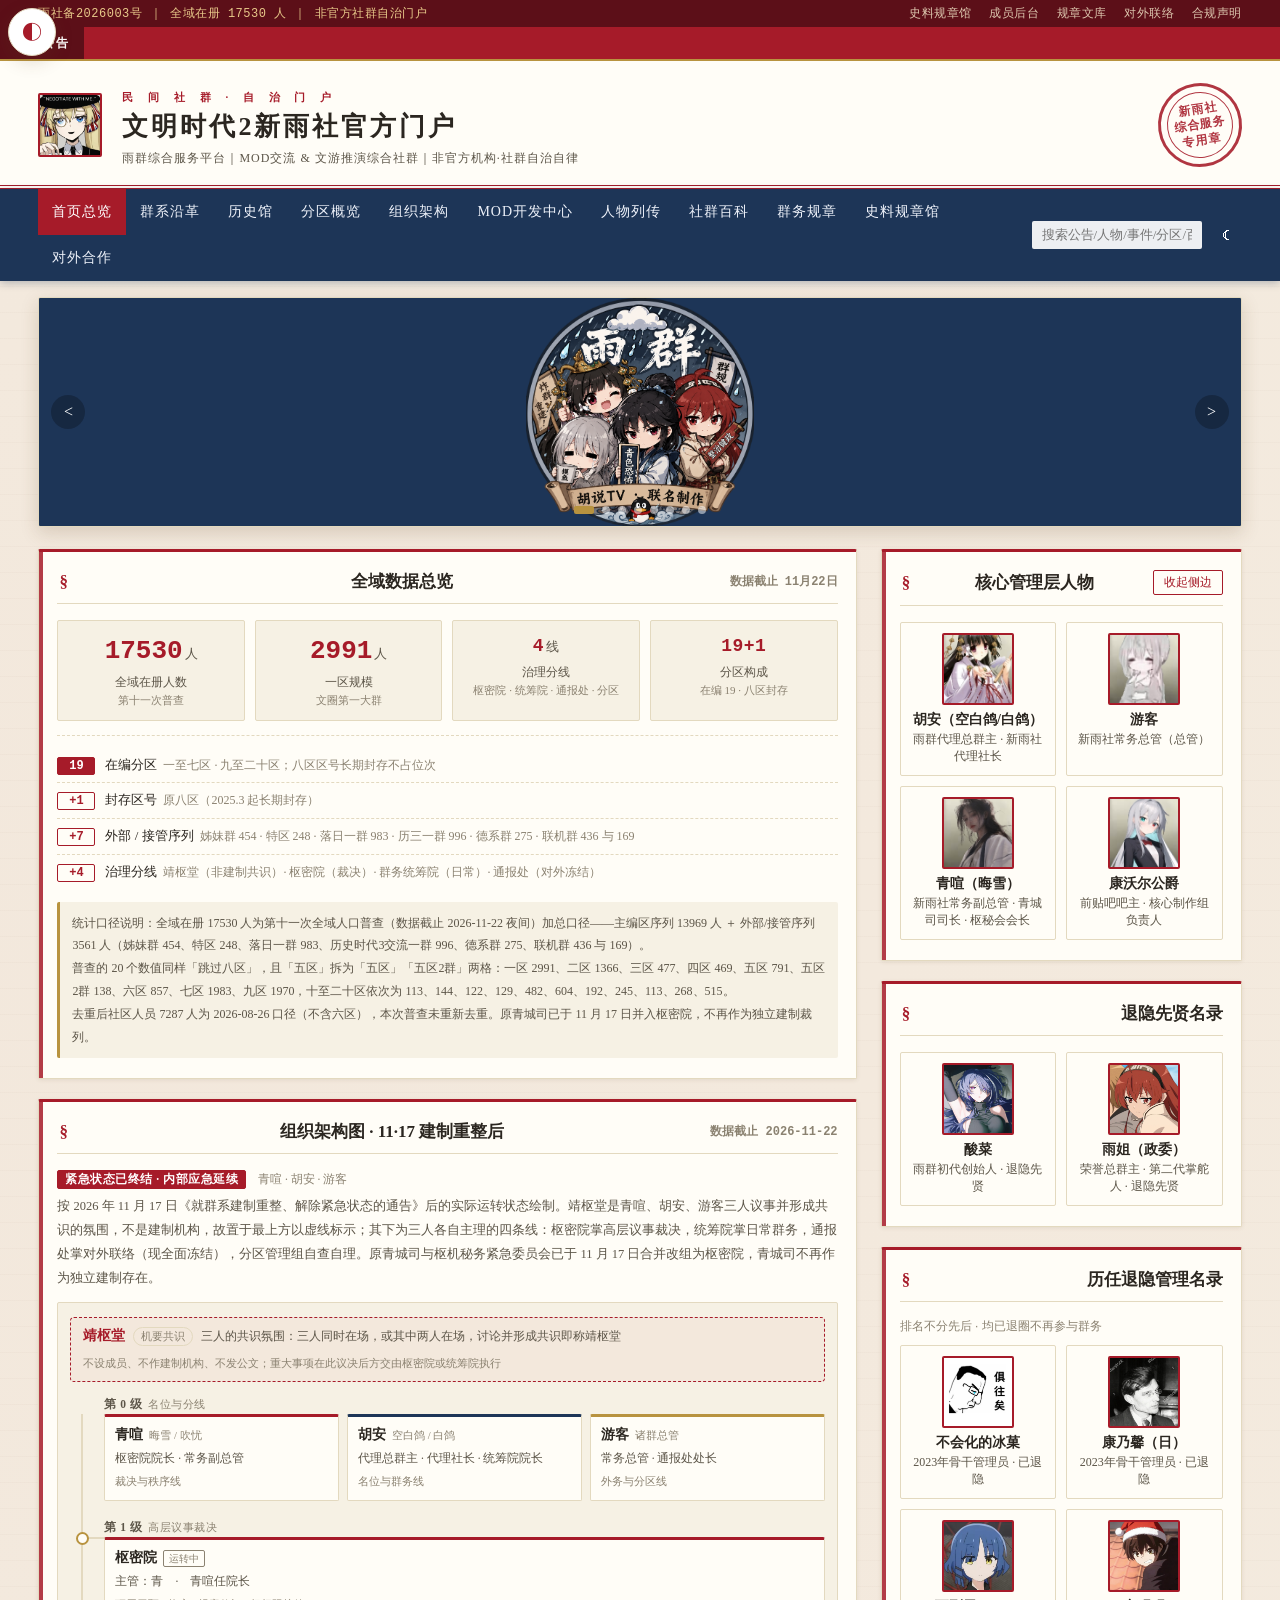
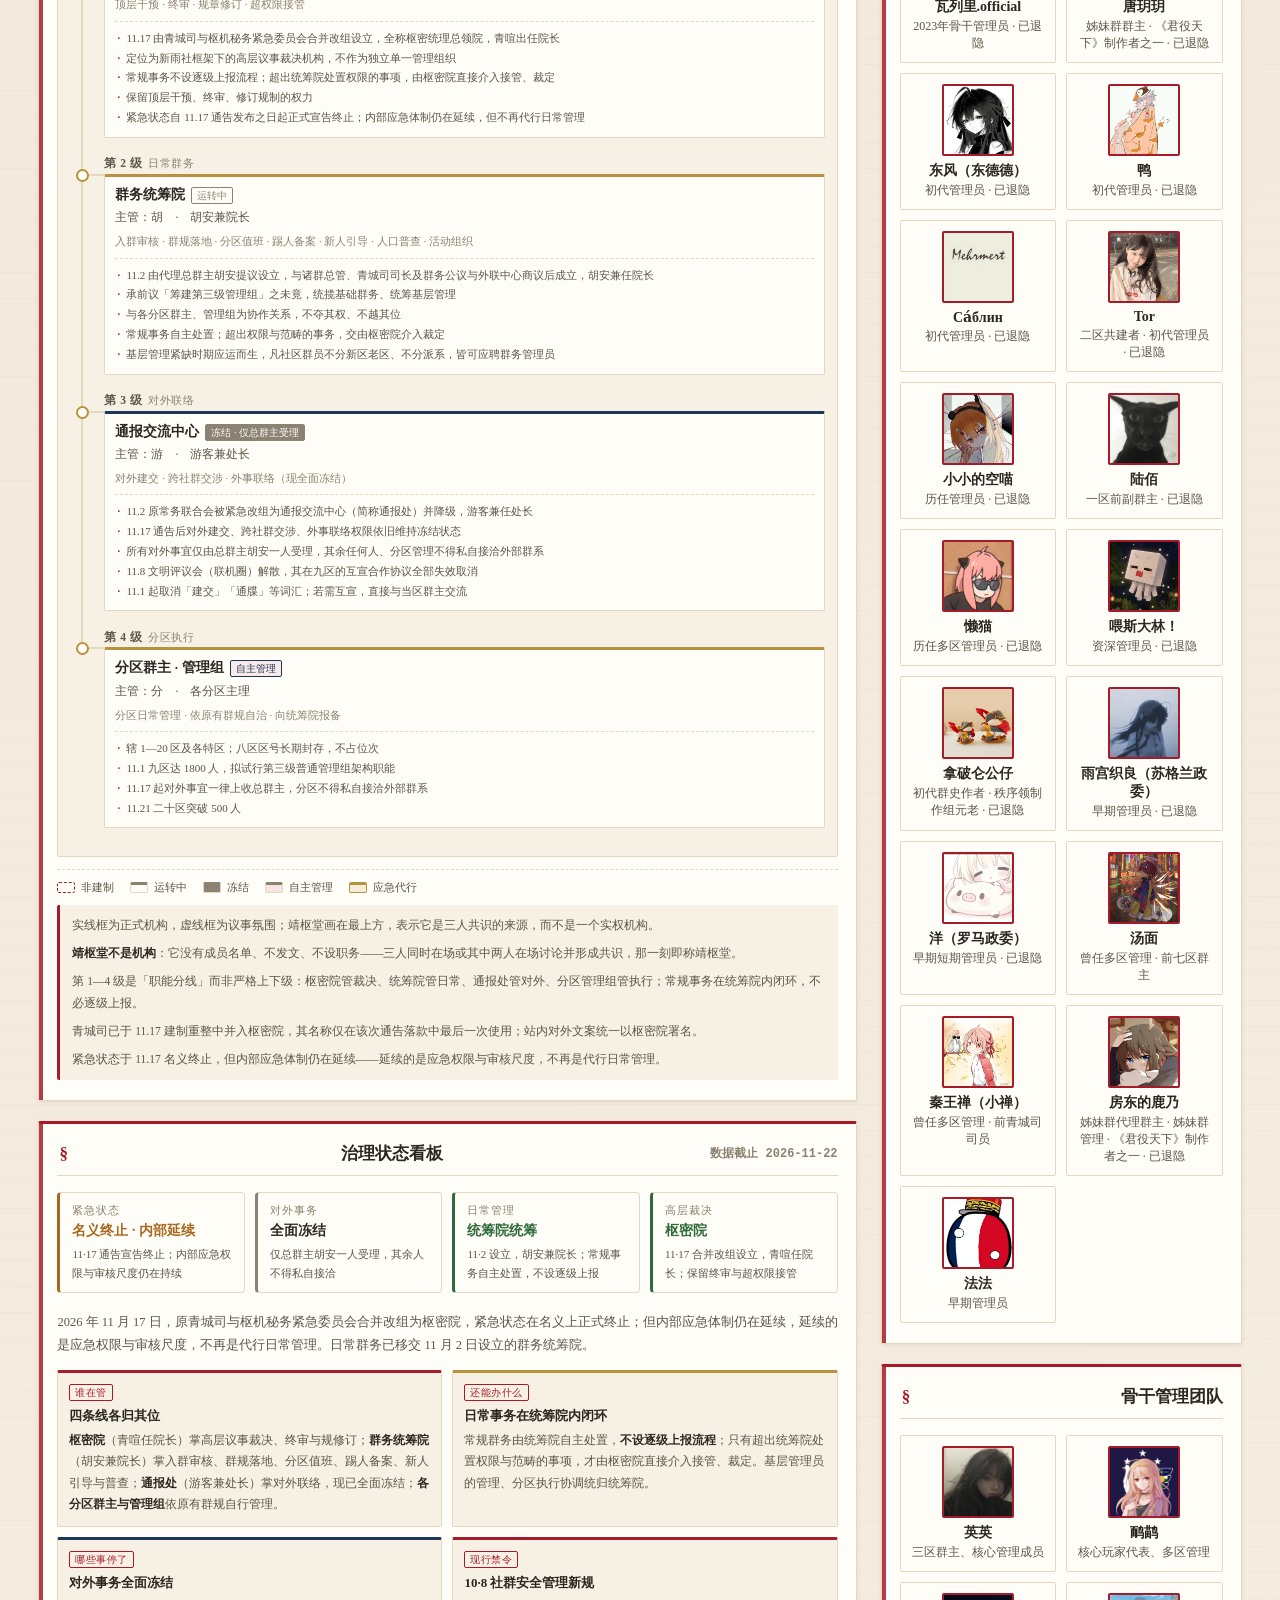
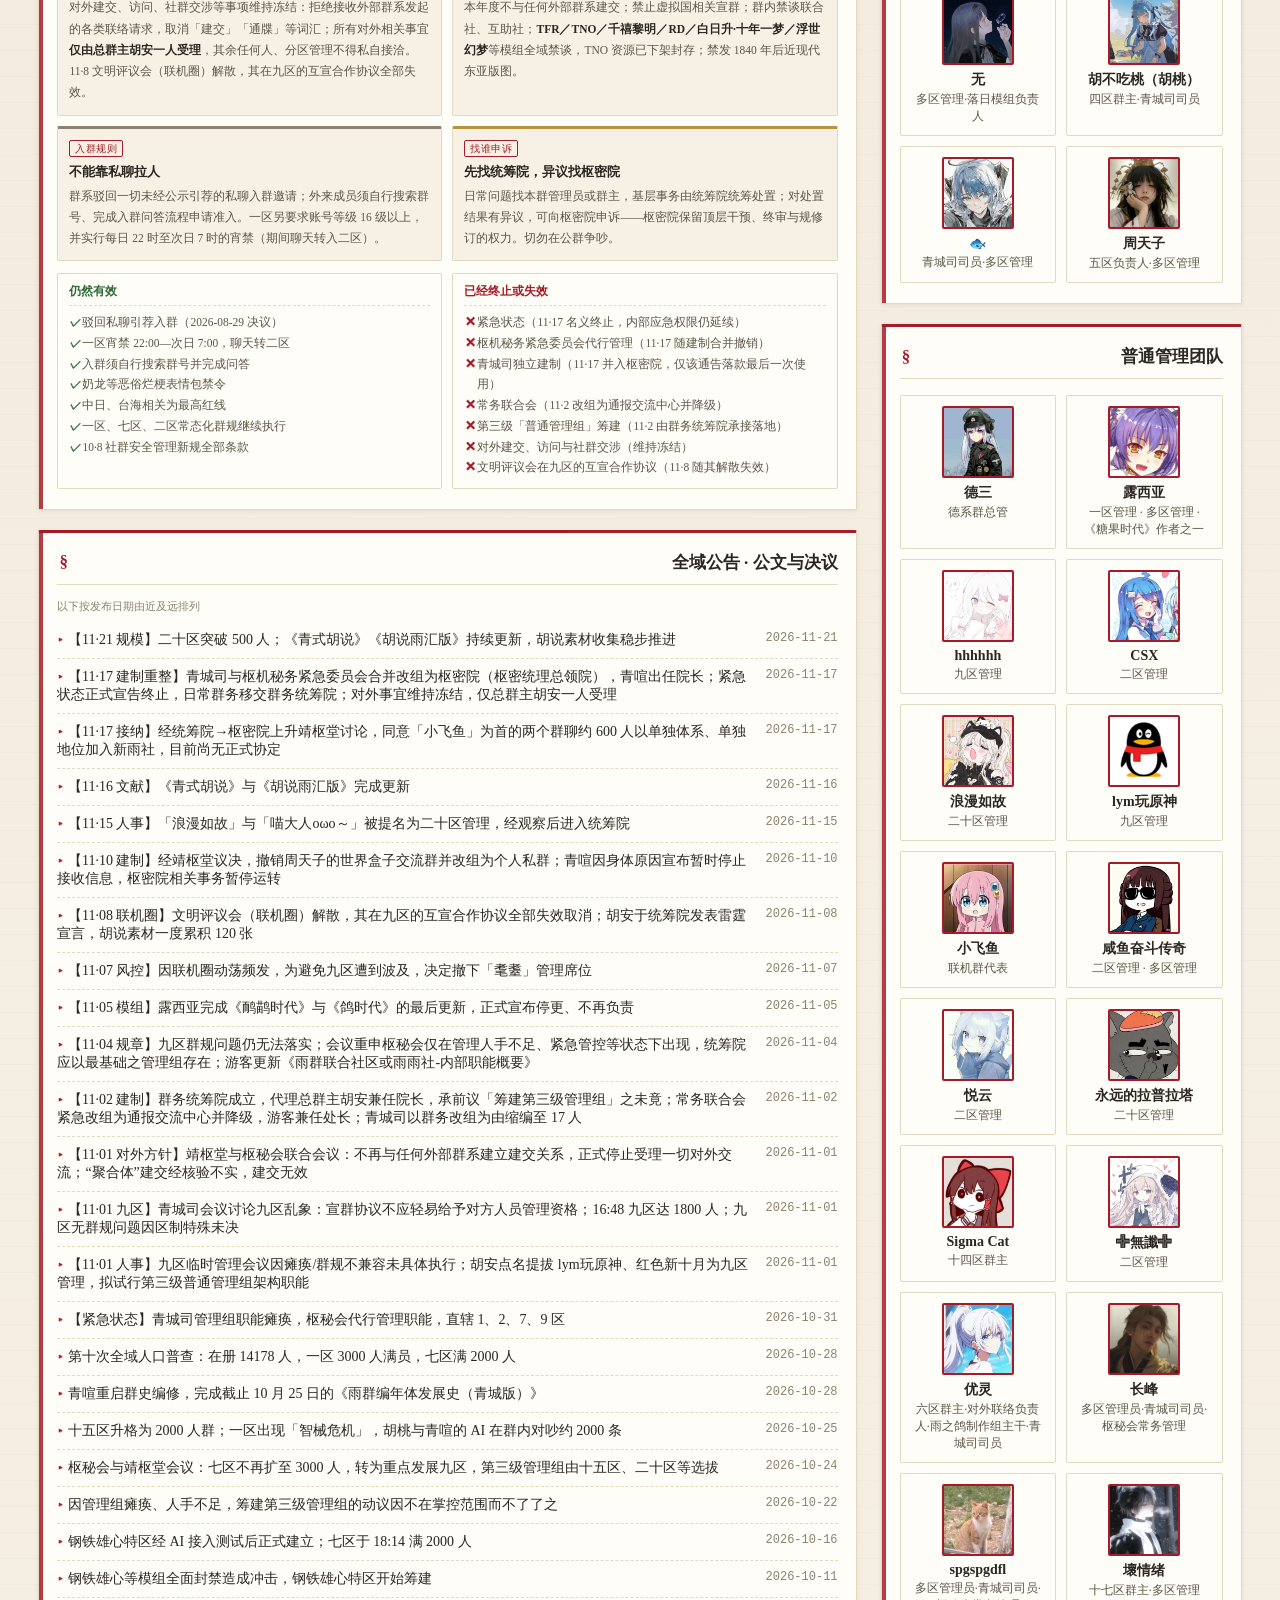
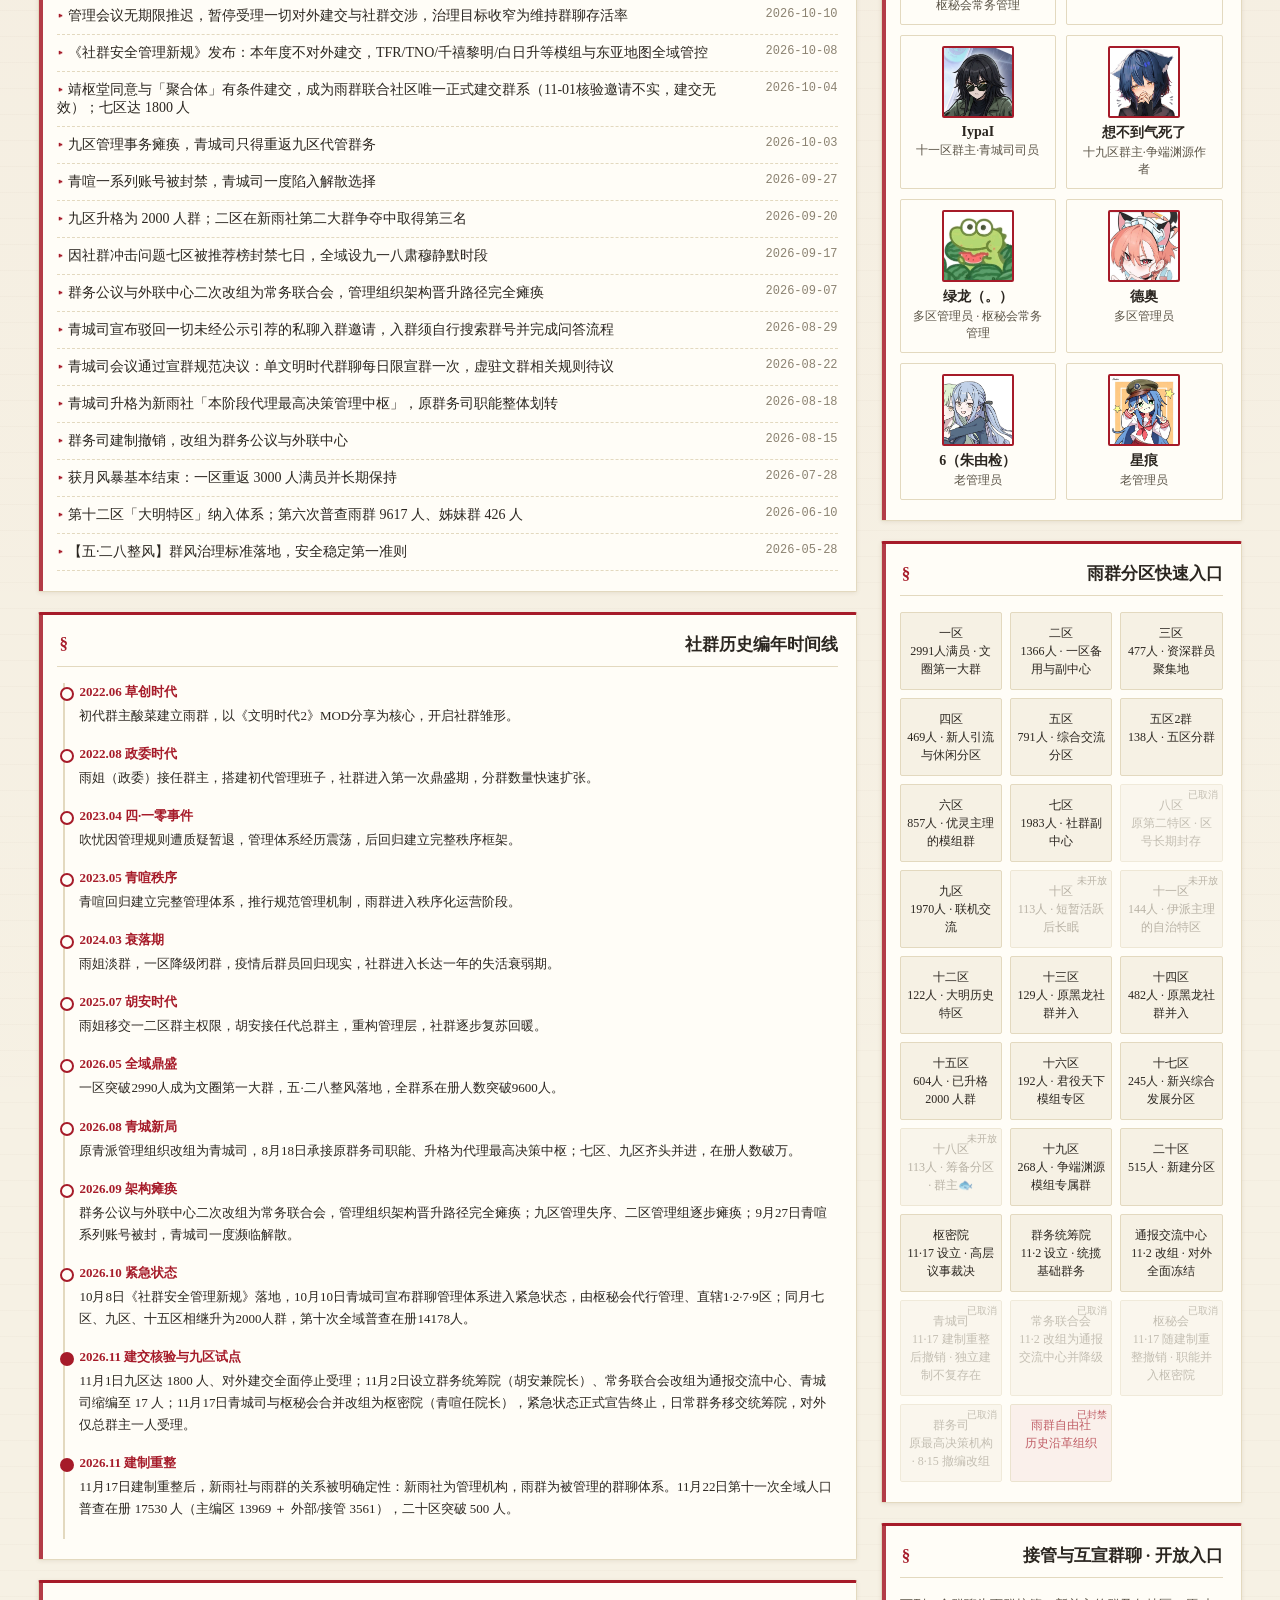
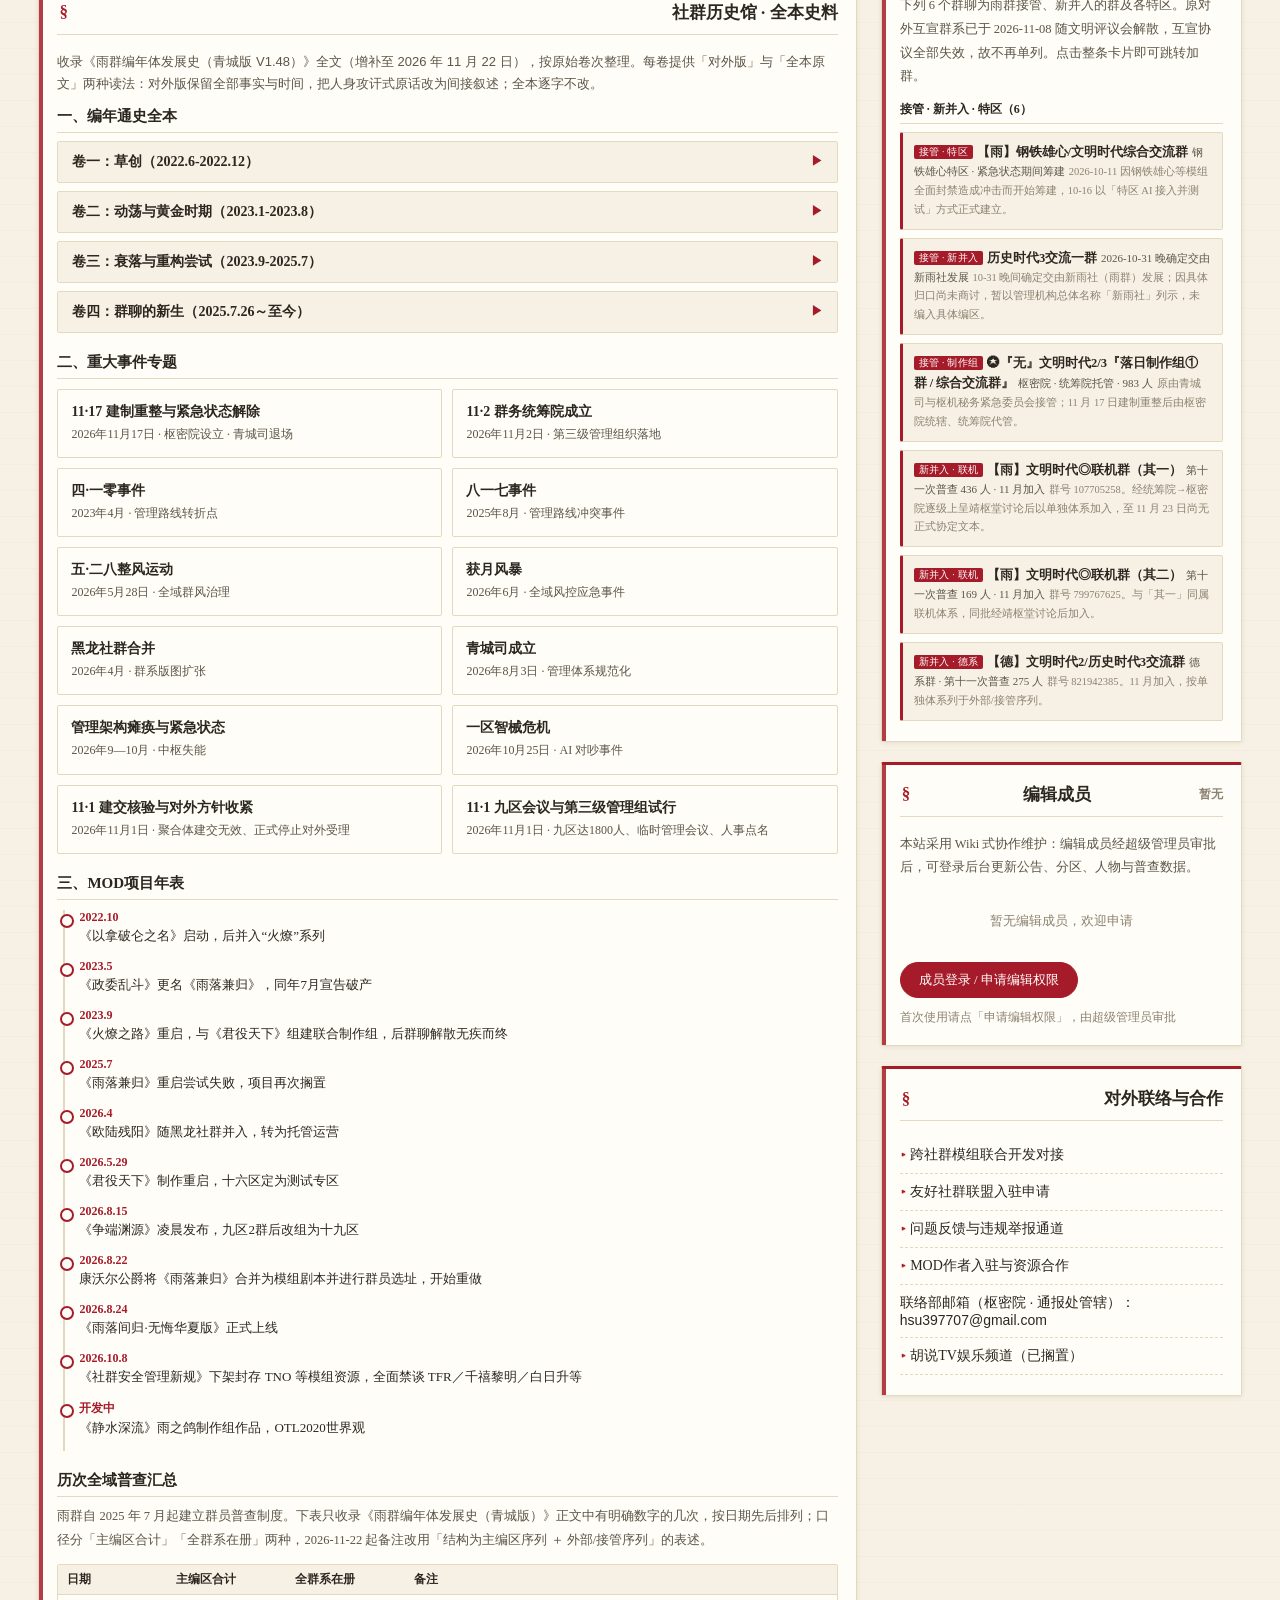
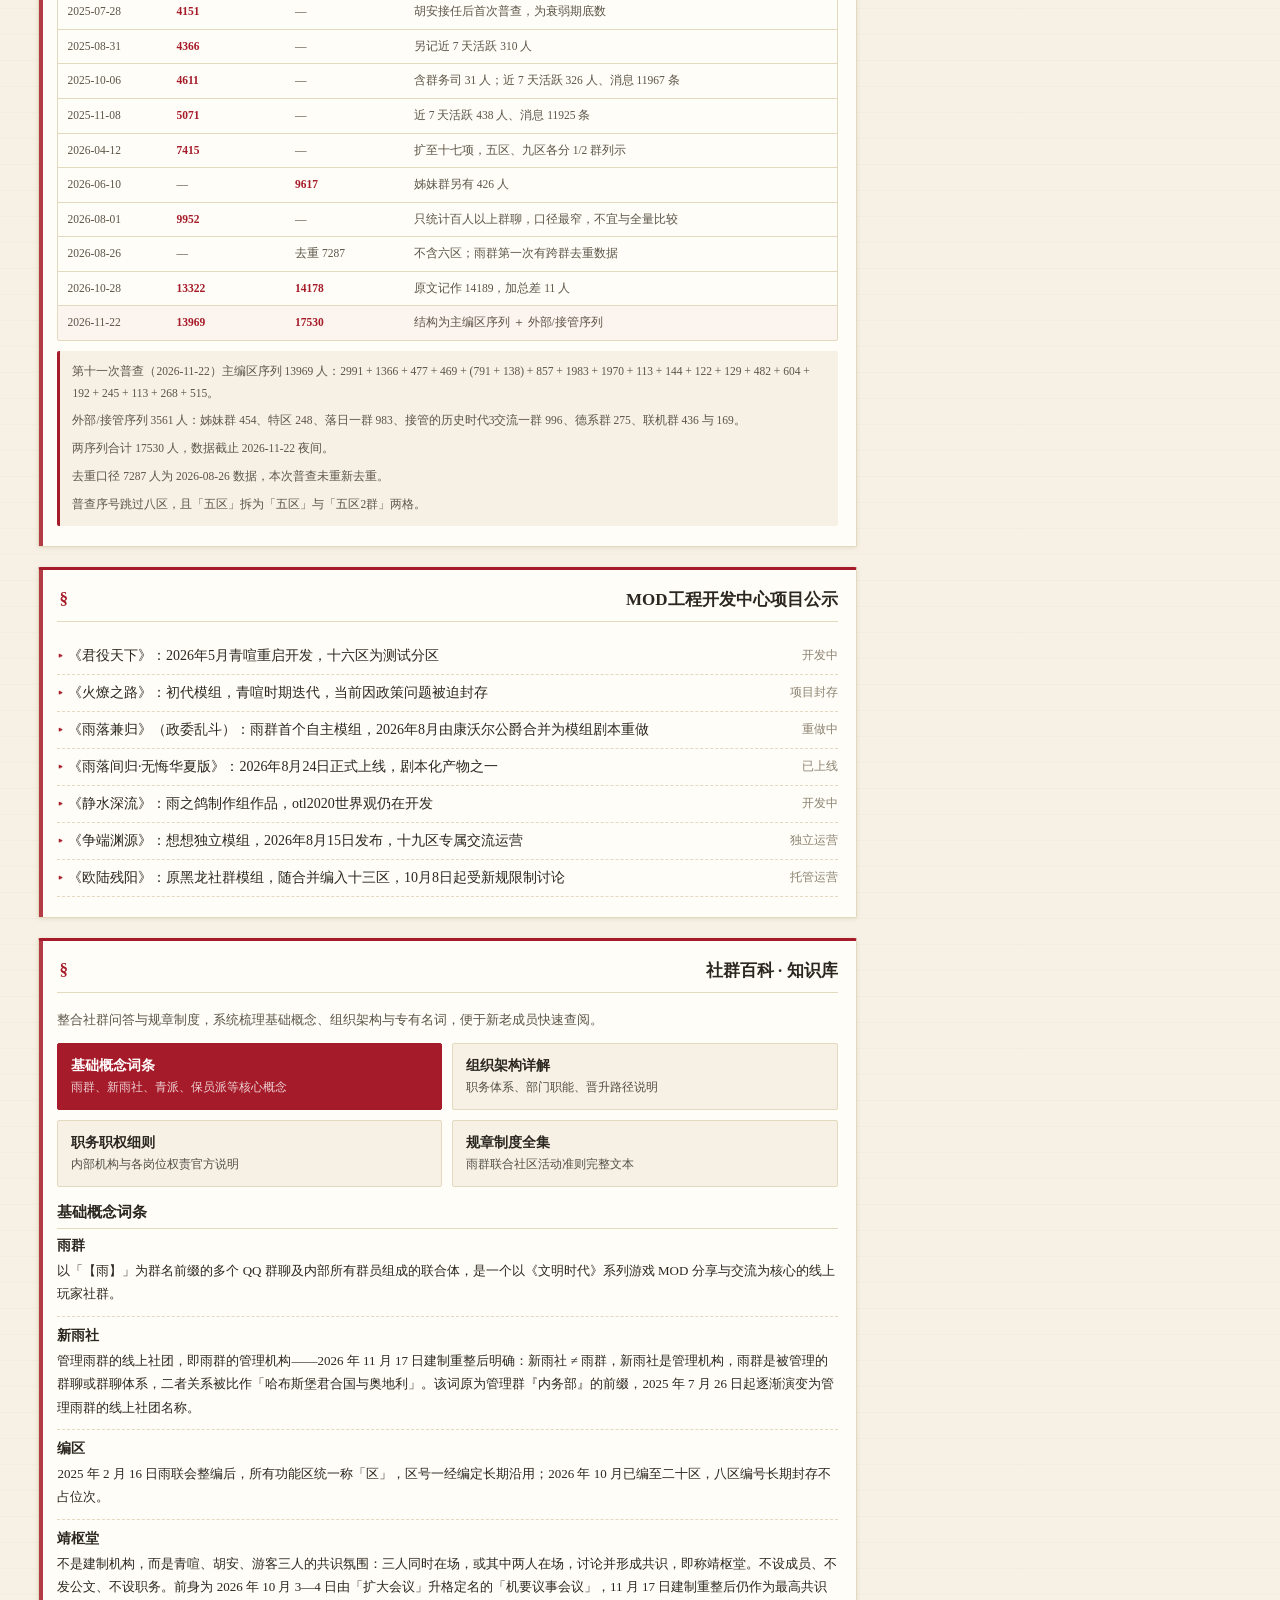
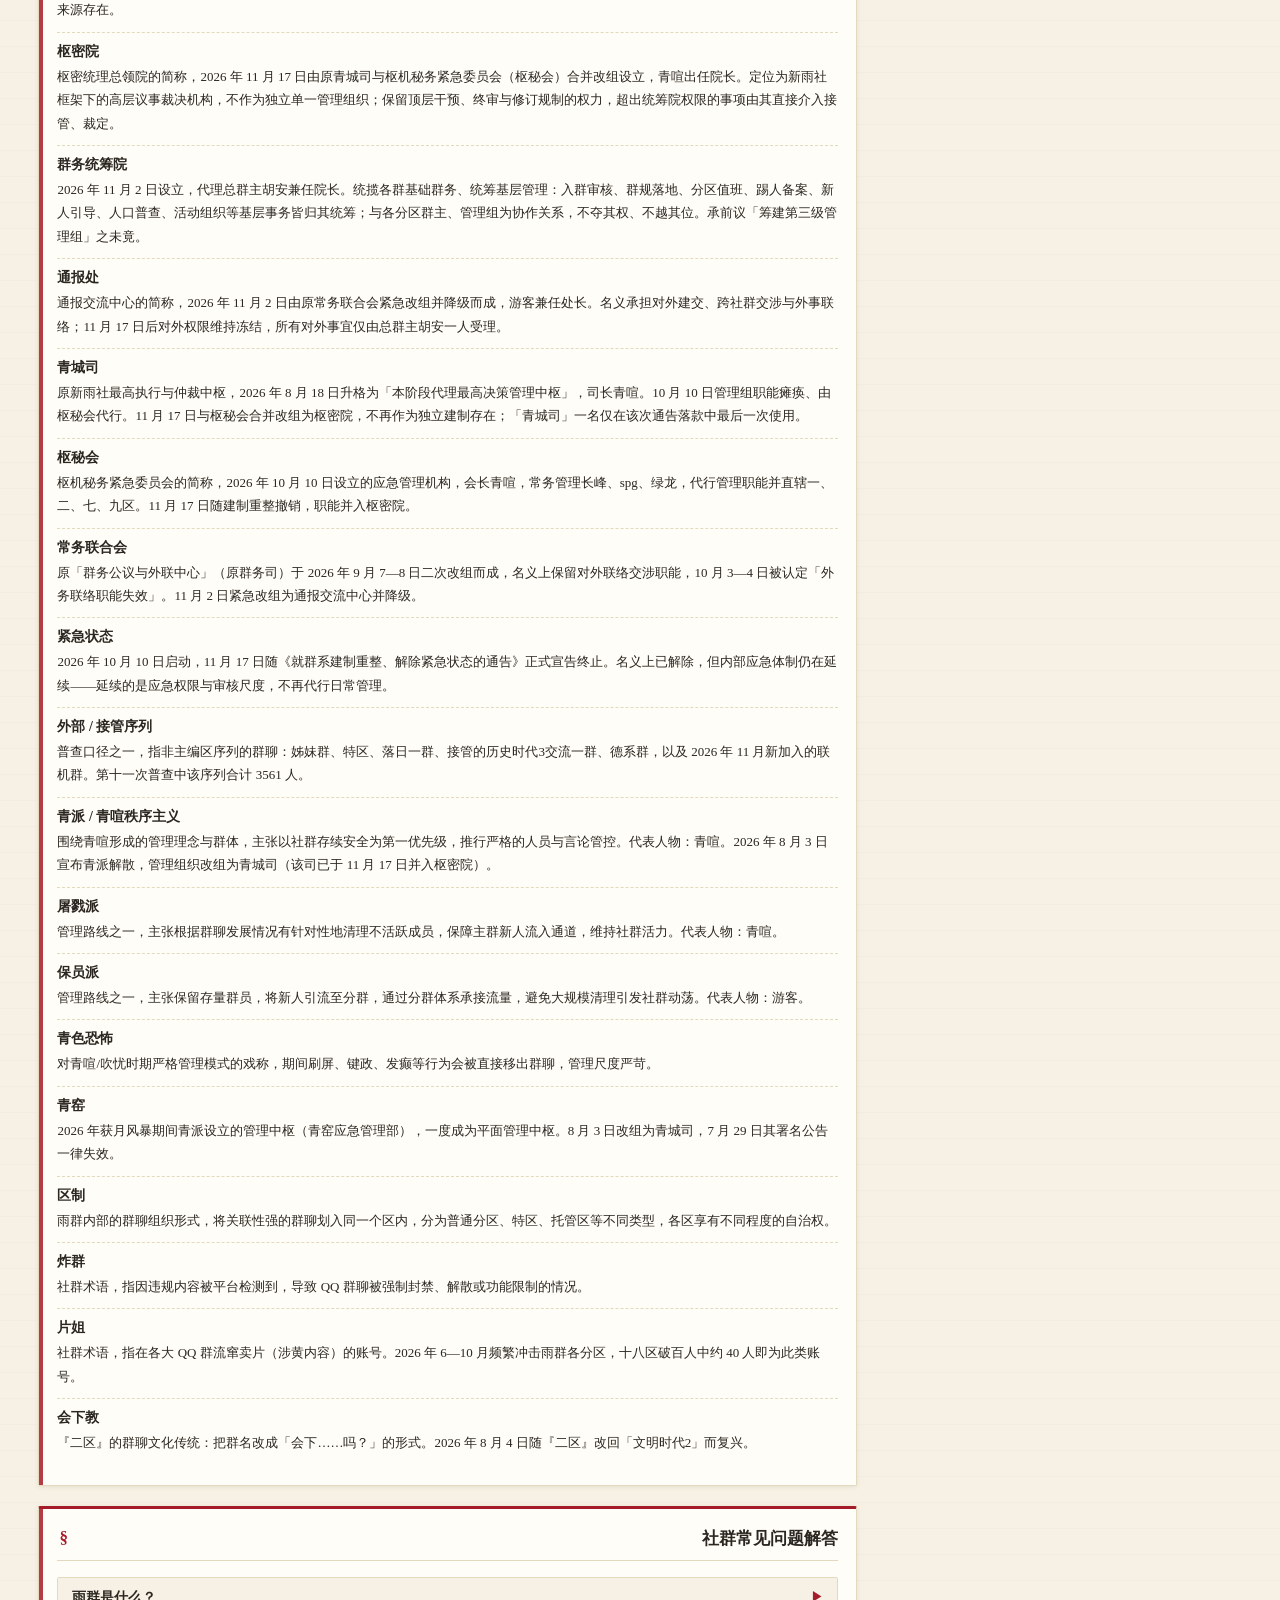
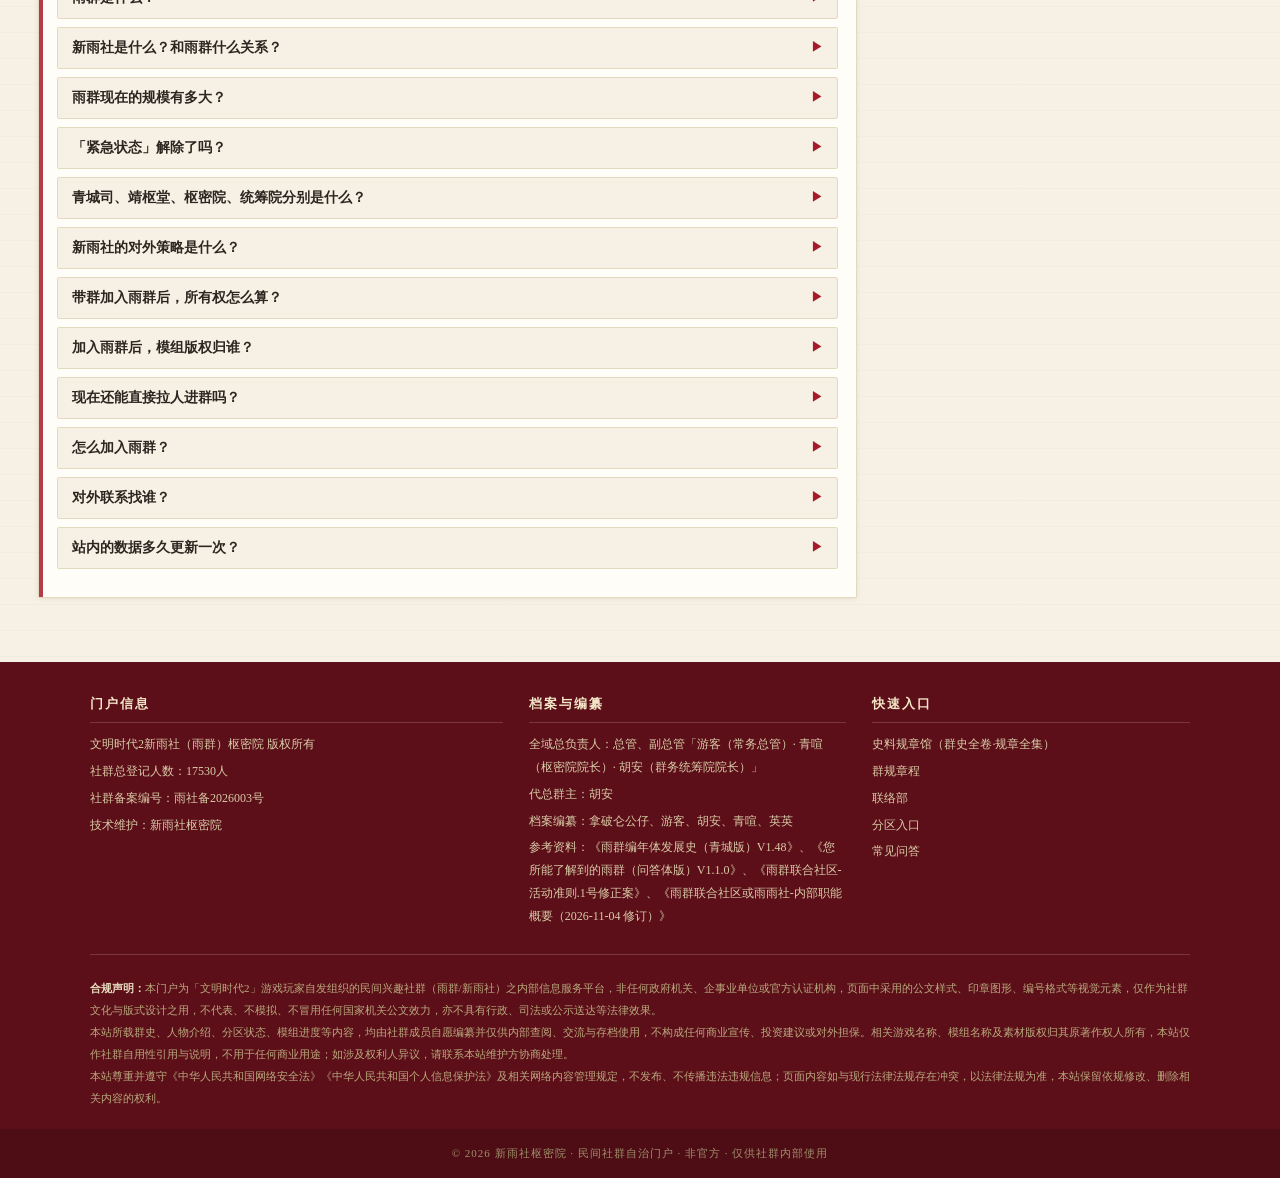
==== commit b9e3c903: "后台 v0.3：账号登录 + 成员审批 + 主页成员区块" ====
--- a/index.html
+++ b/index.html
@@ -19,6 +19,7 @@
 <span class="doc-code" id="docCode">文件编号加载中…</span>
 <span class="top-links">
 <a href="plus.html">史料规章馆</a>
+<a href="admin/panel.html">成员后台</a>
 <a href="#wiki-rule">规章文库</a>
 <a href="#contact">对外联络</a>
 <a href="#footer-legal">合规声明</a>
@@ -149,6 +150,7 @@
 <li data-target="people">核心人物</li>
 <li data-target="zones">分区入口</li>
 <li data-target="groups">接管群聊与特区</li>
+<li><a href="admin/panel.html" style="color:var(--seal);font-weight:bold;">↗ 成员后台</a></li>
 <li><a href="plus.html" style="color:var(--seal);font-weight:bold;">↗ 史料规章馆</a></li>
 </ul>
 </div>
@@ -310,6 +312,15 @@
 <p class="org-intro" id="groupsLead">加载中…</p>
 <div id="groupsTakenover"></div>
 <div id="groupsMutual"></div>
+</div>
+<div class="card" id="members">
+<h2>编辑成员 <span class="date-tag" id="memberCount">—</span></h2>
+<p class="org-intro">本站采用 Wiki 式协作维护：编辑成员经超级管理员审批后，可登录后台更新公告、分区、人物与普查数据。</p>
+<div class="mem-grid" id="memberBox"><div class="loading-placeholder">加载中…</div></div>
+<div class="mem-actions">
+<a class="mem-btn primary" href="admin/panel.html">成员登录 / 申请编辑权限</a>
+<span class="mem-tip">首次使用请点「申请编辑权限」，由超级管理员审批</span>
+</div>
 </div>
 <div class="card" id="contact">
 <h2>对外联络与合作</h2>
--- a/assets/css/base.css
+++ b/assets/css/base.css
@@ -1429,3 +1429,29 @@
 .history-period { font-size: 14px; color: var(--navy); margin: 14px 0 6px; }
 .history-li { font-size: 13px; line-height: 1.9; color: var(--ink-secondary); }
 .history-end { text-align: center; color: var(--ink-muted); margin: 18px 0; letter-spacing: 2px; }
+
+/* ── 编辑成员（主页） ── */
+.mem-grid { display: grid; grid-template-columns: repeat(auto-fill, minmax(190px, 1fr)); gap: 10px; margin: 12px 0; }
+.mem-card {
+    display: flex; align-items: center; gap: 10px; flex-wrap: wrap;
+    padding: 10px 12px; border: 1px solid var(--border);
+    border-radius: var(--radius-m); background: var(--paper-card);
+}
+.mem-avatar {
+    width: 30px; height: 30px; flex: none; border-radius: 50%;
+    background: var(--seal-a10); color: var(--seal);
+    display: flex; align-items: center; justify-content: center;
+    font-weight: 700; font-size: 13px;
+}
+.mem-card.tone-super .mem-avatar { background: var(--seal); color: var(--on-accent); }
+.mem-name { font-size: 13.5px; font-weight: 700; color: var(--ink); }
+.mem-role { font-size: 11px; color: var(--seal); border: 1px solid var(--seal-a30, var(--seal)); border-radius: 99px; padding: 0 7px; }
+.mem-since { font-size: 11px; color: var(--ink-muted); margin-left: auto; }
+.mem-actions { display: flex; align-items: center; gap: 12px; flex-wrap: wrap; margin-top: 6px; }
+.mem-btn {
+    display: inline-block; padding: 8px 18px; border-radius: 99px;
+    border: 1px solid var(--seal); color: var(--seal);
+    font-size: 13px; text-decoration: none;
+}
+.mem-btn.primary { background: var(--seal); color: var(--on-accent); }
+.mem-tip { font-size: 11.5px; color: var(--ink-muted); }
